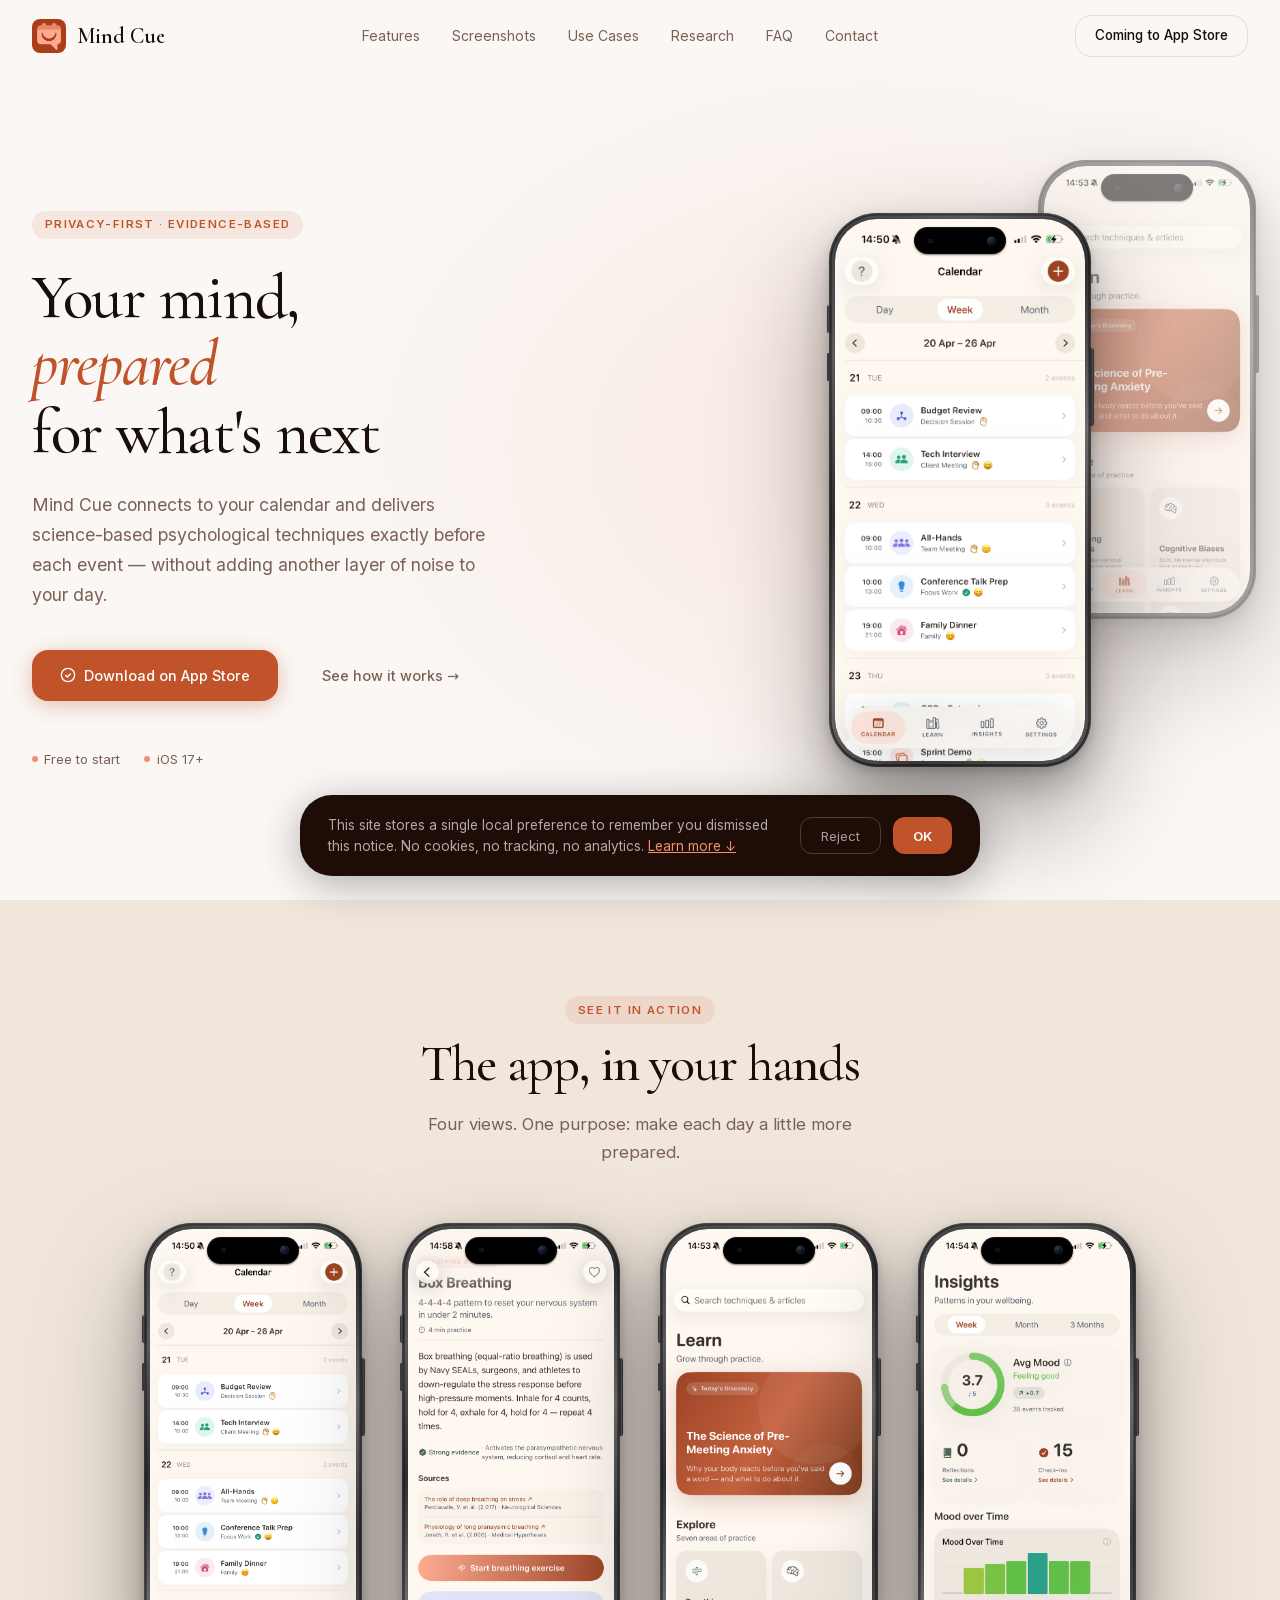
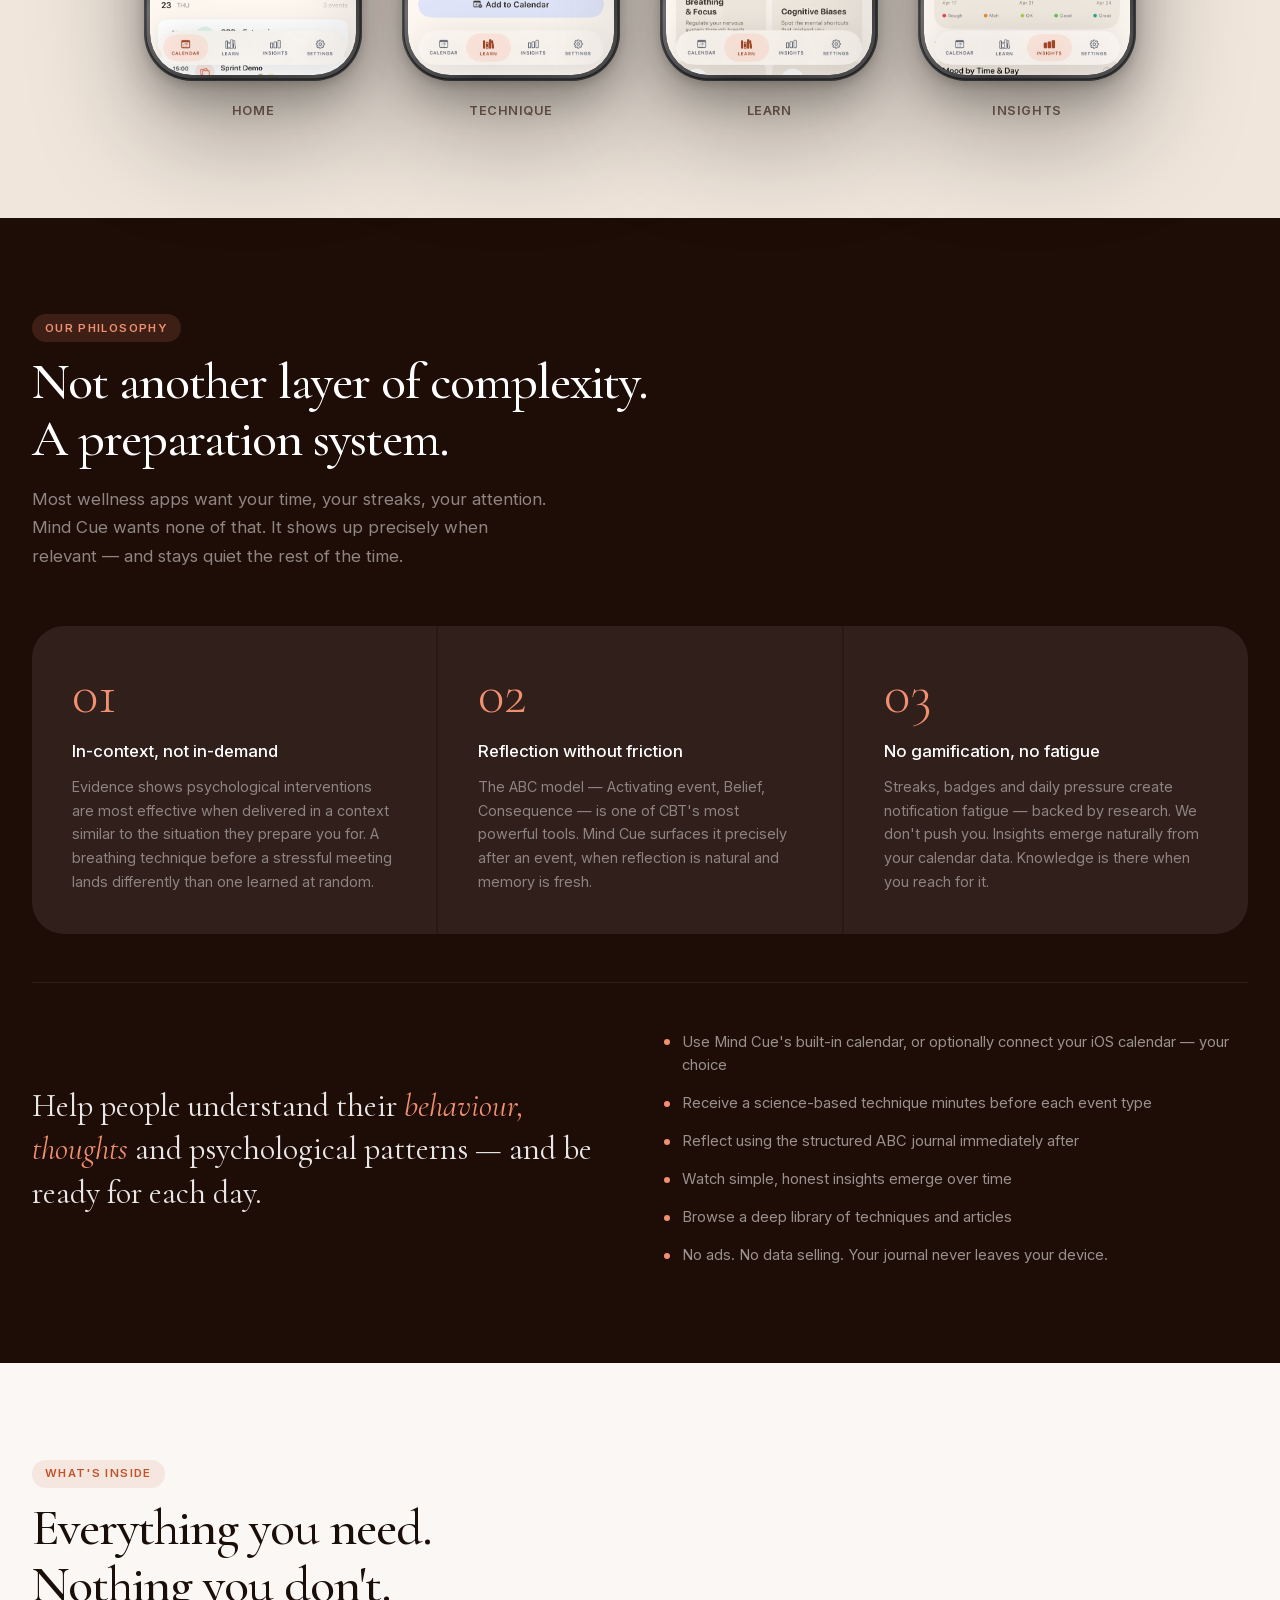
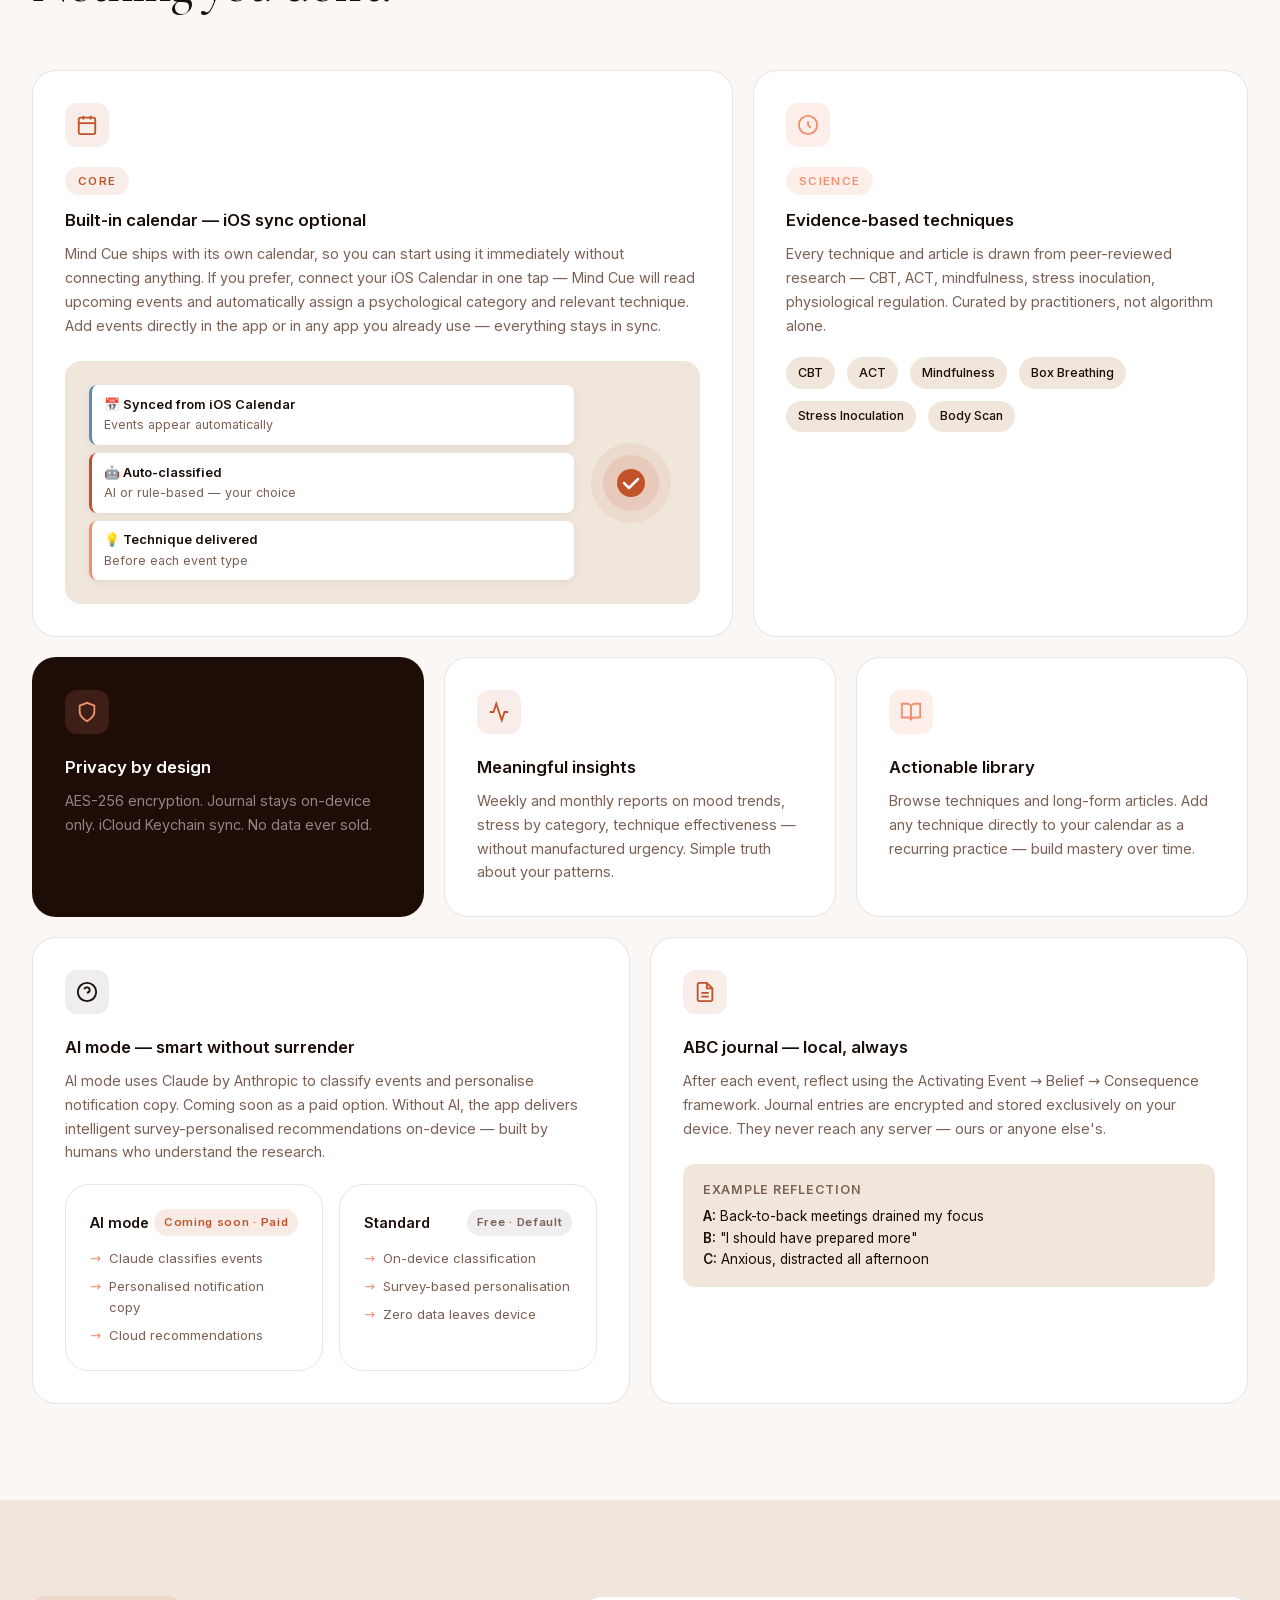
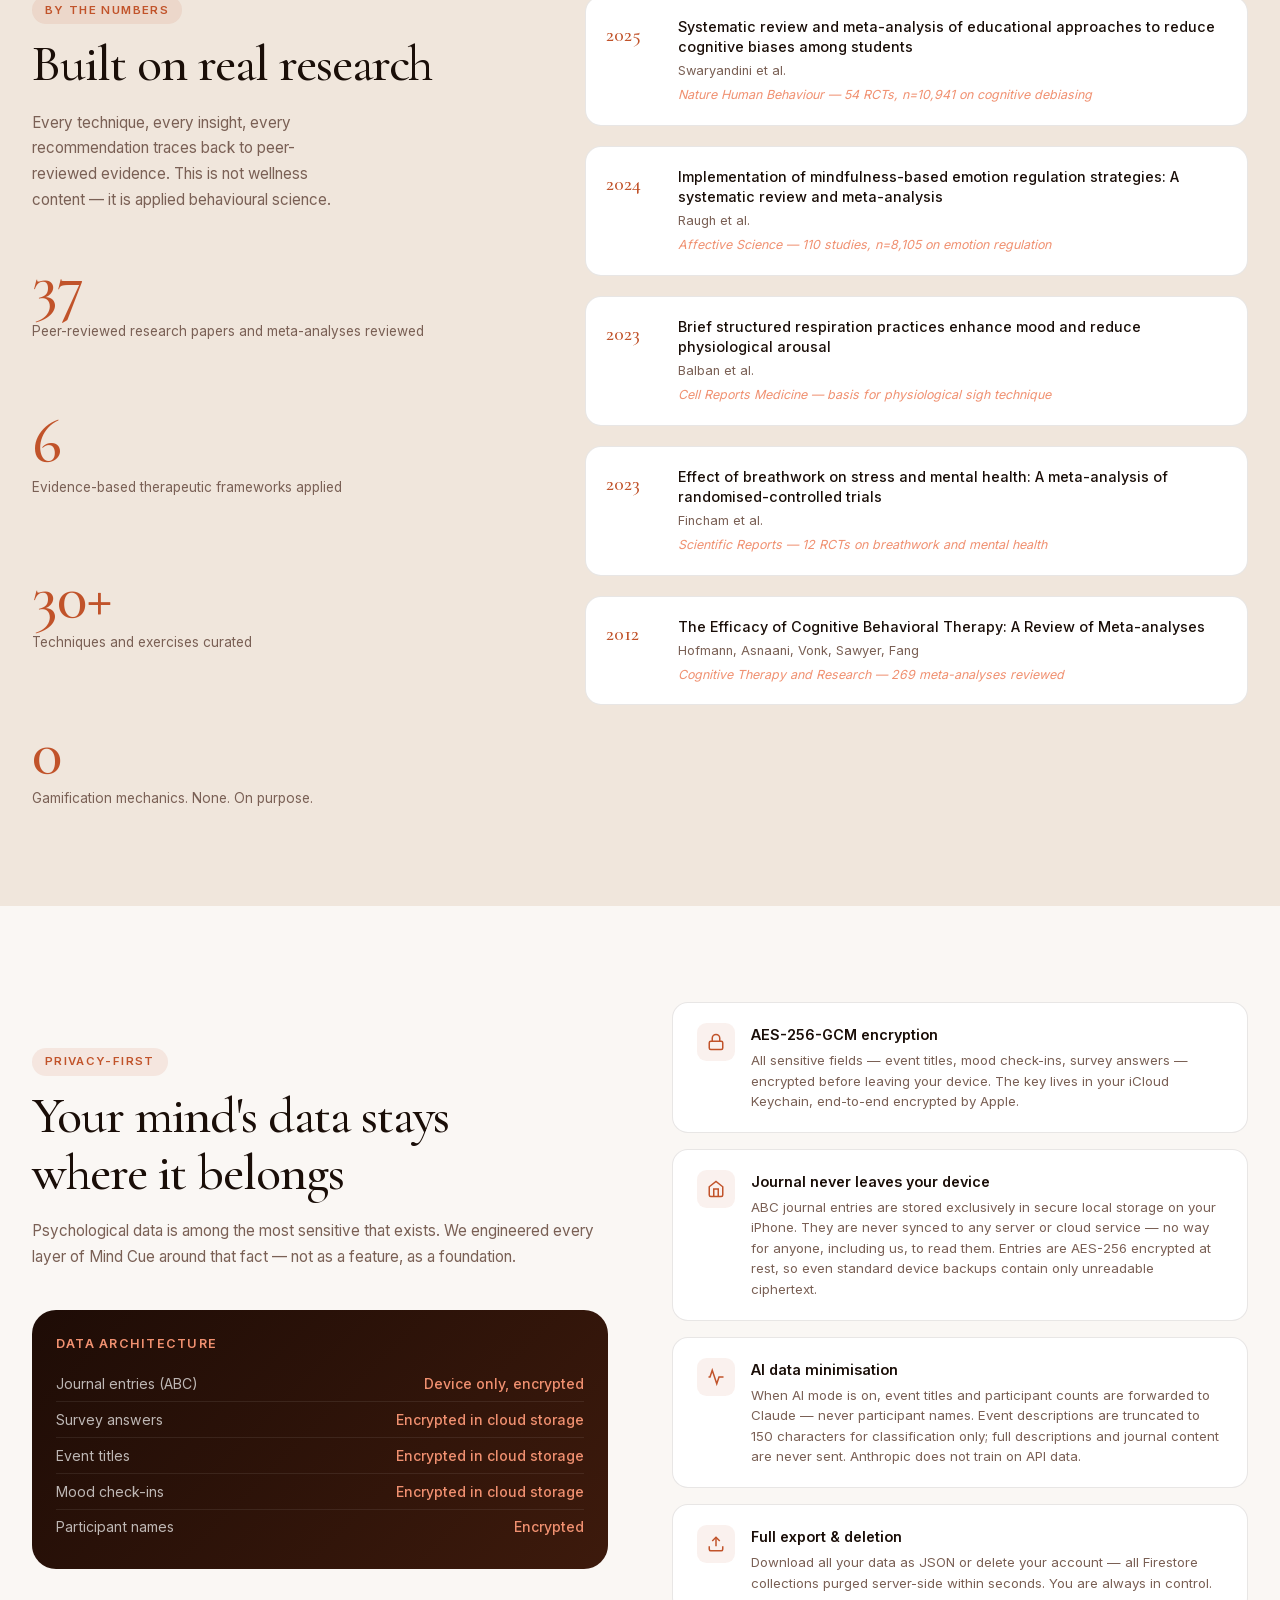
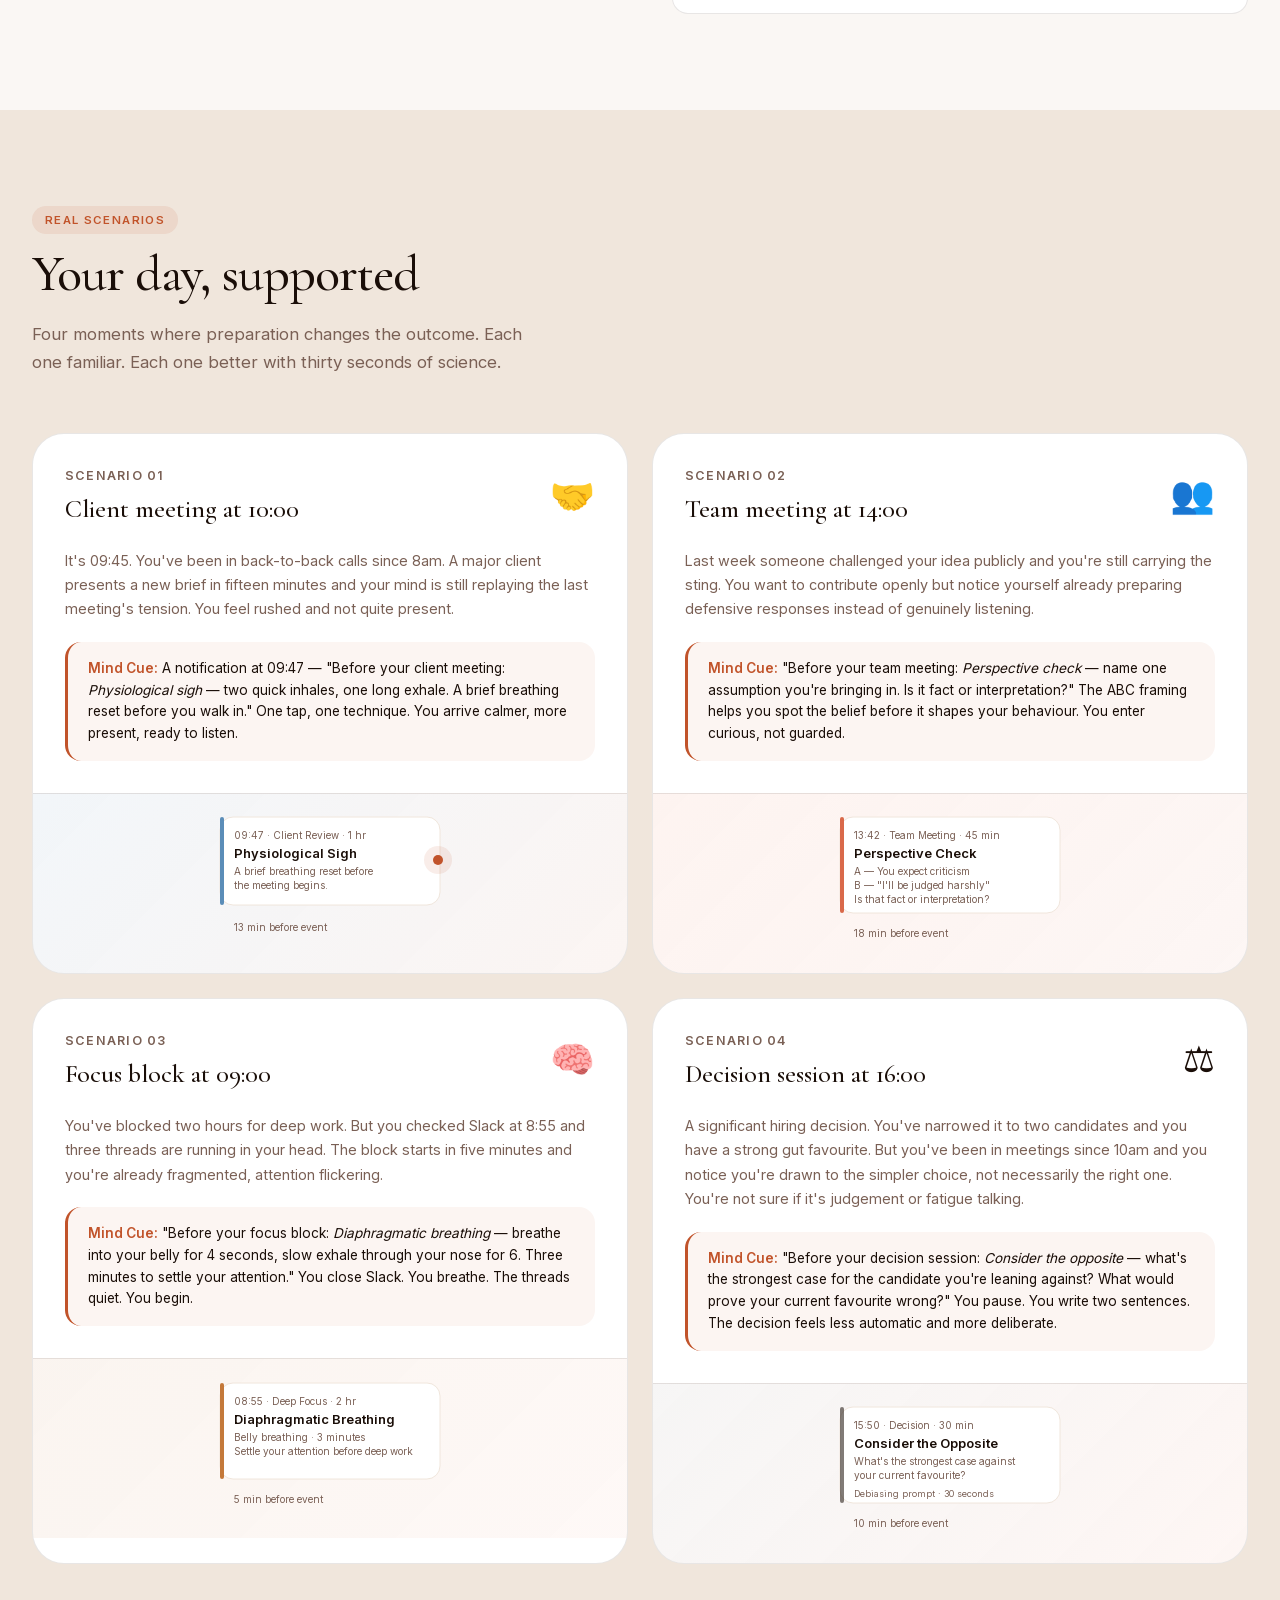
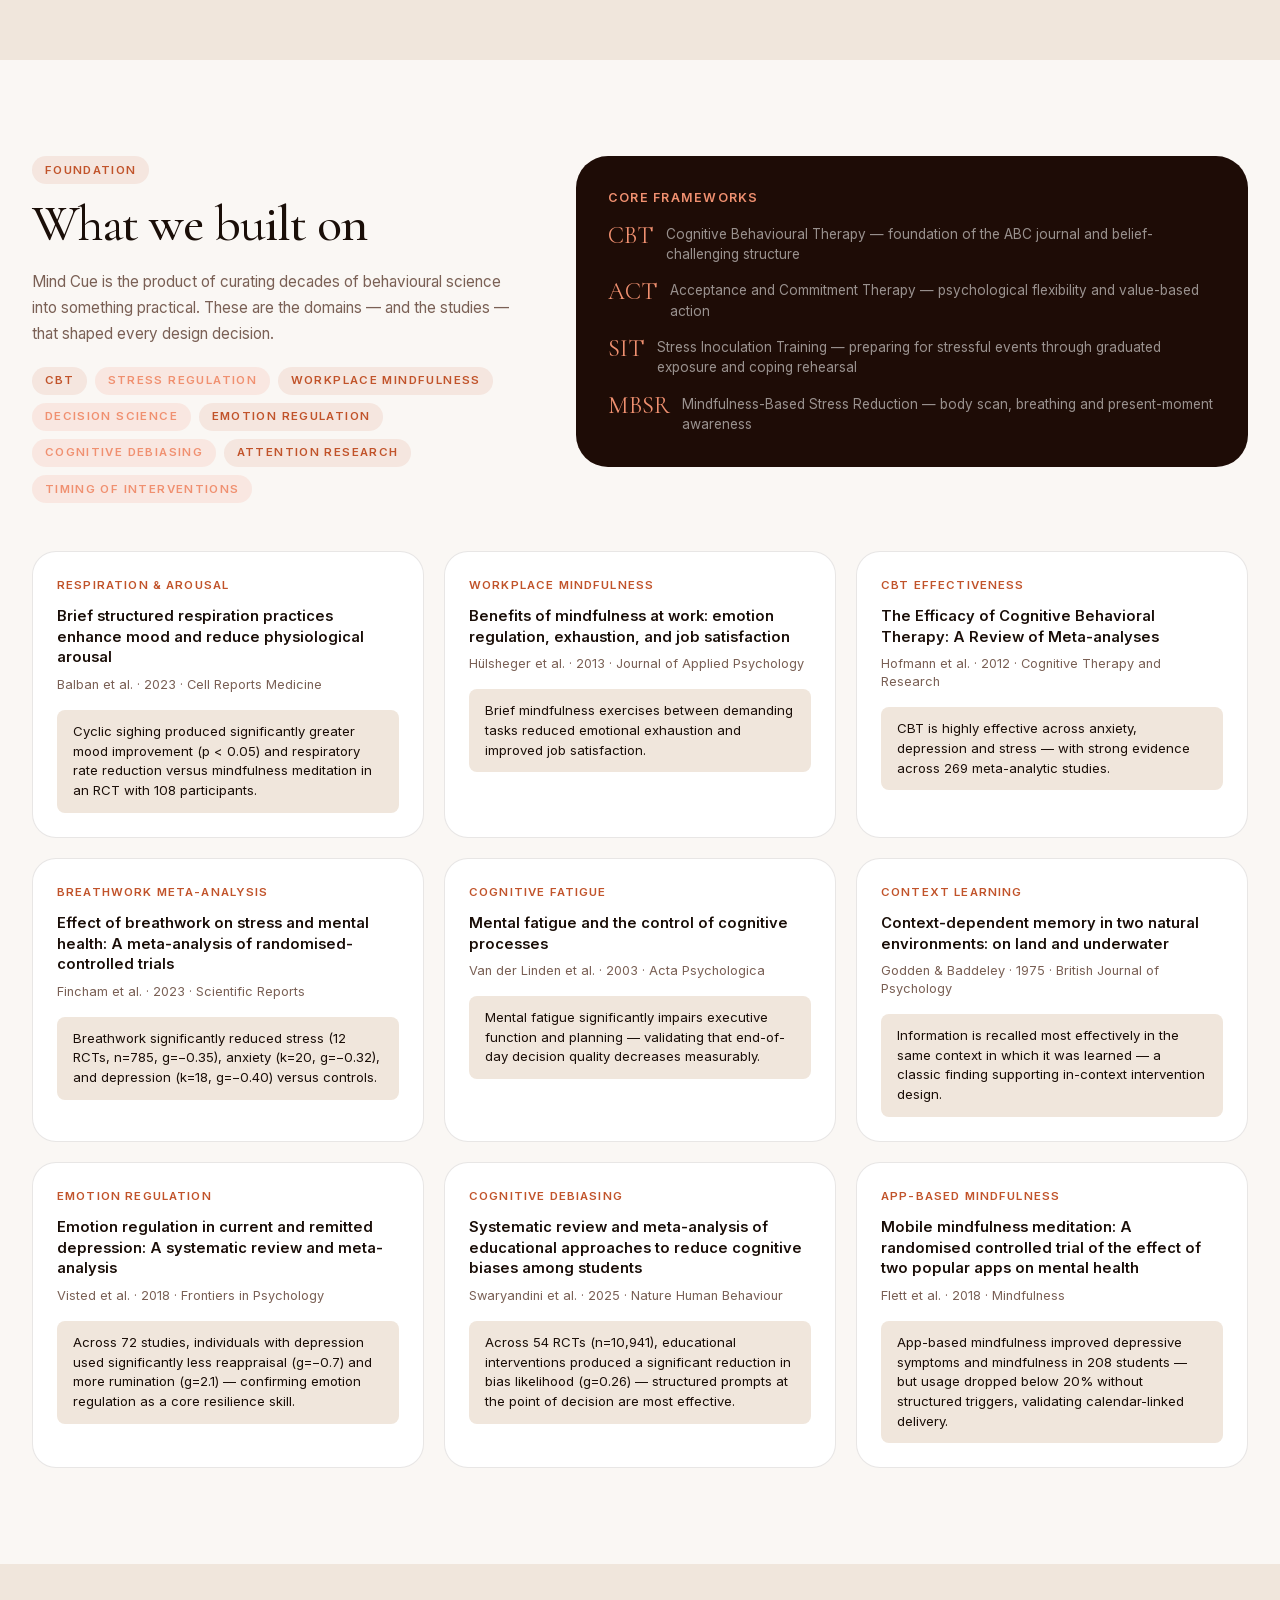
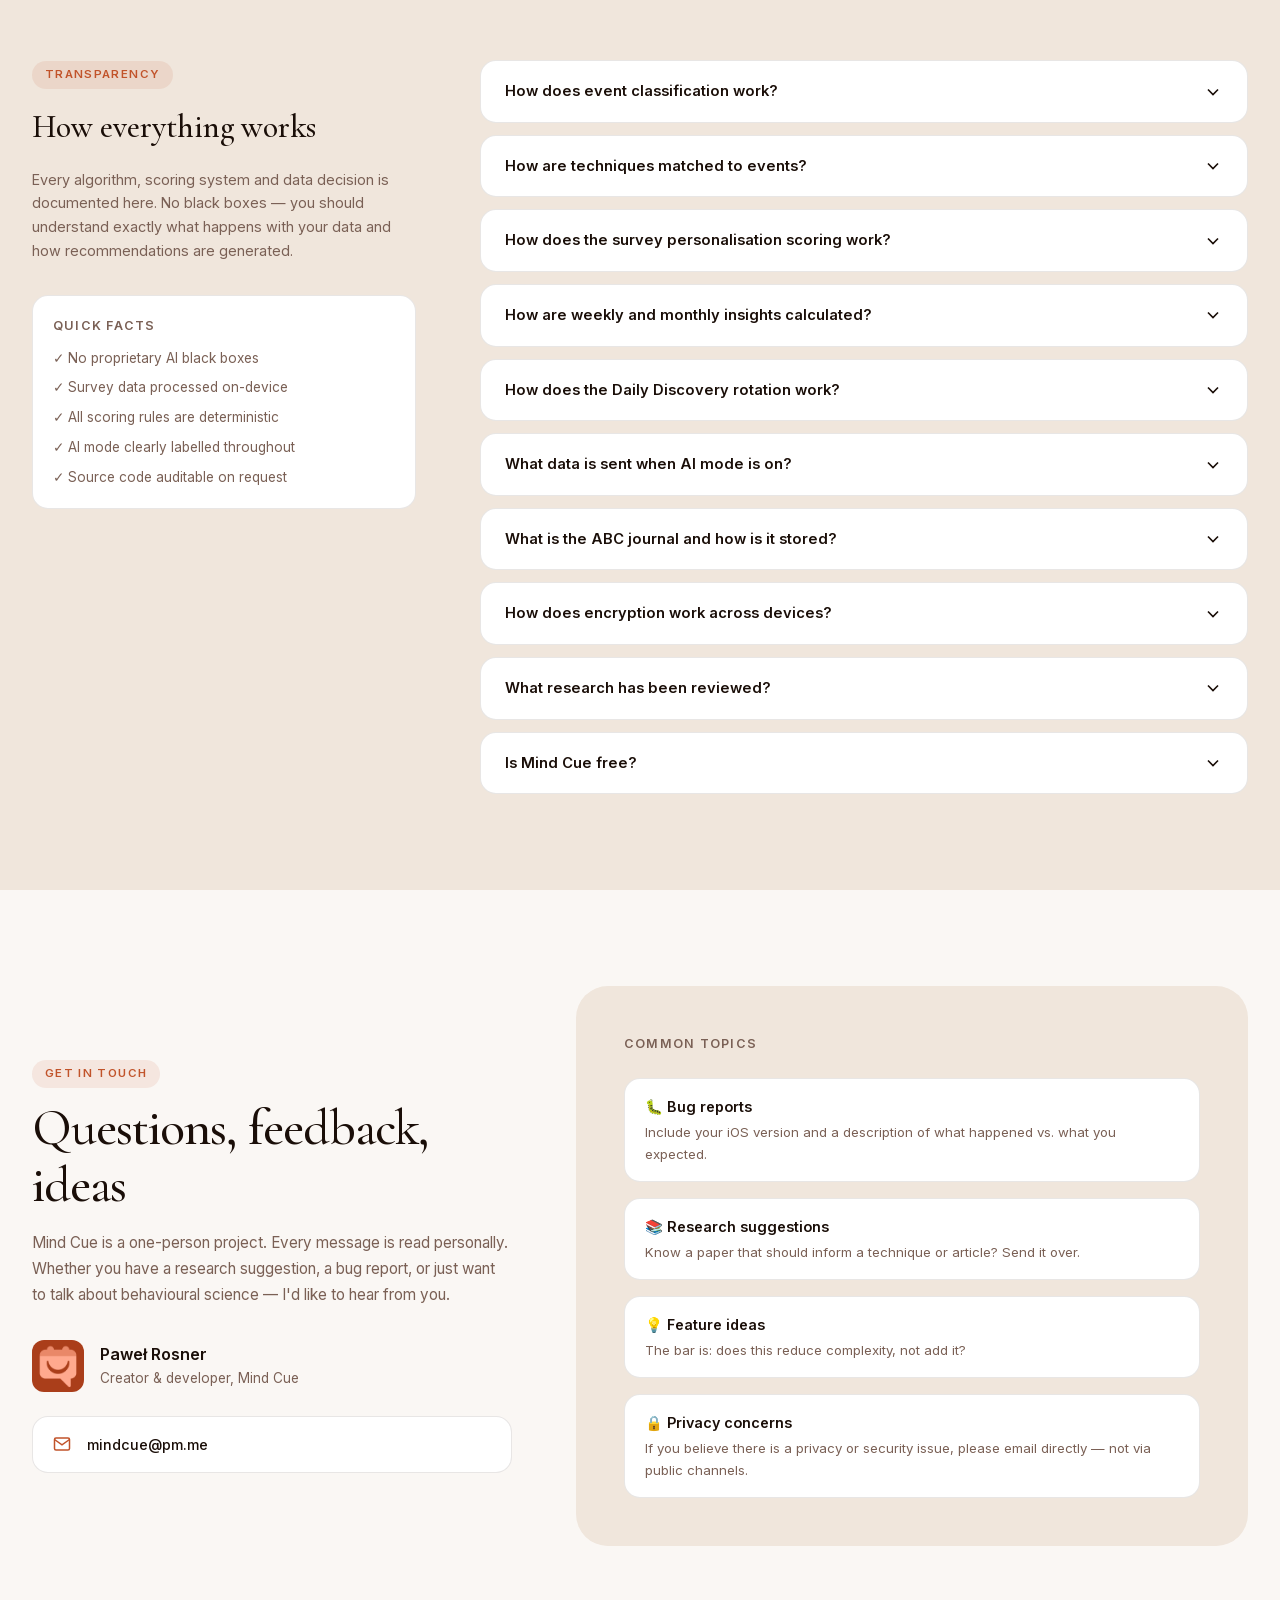
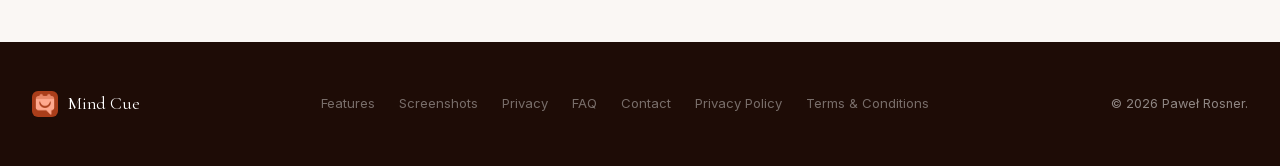
==== index.html @ a3802e34 "Survey answers: 'Encrypted in cloud storage'" ====
<!DOCTYPE html>
<html lang="en">
<head>
  <meta charset="UTF-8">
  <meta name="viewport" content="width=device-width, initial-scale=1.0">
  <title>Mind Cue — Prepare your mind for what's next</title>
  <meta name="description" content="Mind Cue connects to your calendar and delivers science-based psychological techniques exactly when you need them. Private, evidence-based.">
  <link rel="stylesheet" href="fonts/fonts.css">
  <style>
    /* ─── Design tokens — extracted from app icon ─────────────────── */
    :root {
      /* Brand terracotta palette */
      --brand:      #C1532A;   /* icon background — main brand */
      --brand-md:   #D9694A;   /* mid terracotta */
      --brand-lt:   #F09070;   /* salmon — icon shape colour */
      --brand-dk:   #8B3518;   /* dark terracotta */
      --brand-pale: #FAEAE4;   /* very light blush */

      /* Neutrals */
      --dark:   #1E0C06;       /* near-black warm brown — dark sections */
      --cream:  #FAF7F4;       /* warm off-white */
      --sand:   #F0E6DC;       /* warm sand */
      --text:   #1A0E08;       /* body text */
      --muted:  #7A6055;       /* secondary text */
      --white:  #FFFFFF;
      --border: rgba(30,12,6,.10);

      --font-serif: 'Cormorant Garamond', Georgia, serif;
      --font-sans:  'Inter', system-ui, sans-serif;
      --r-sm: .5rem; --r-md: 1rem; --r-lg: 1.5rem; --r-xl: 2rem;
      --ease: cubic-bezier(.22,.68,0,1.2);
    }

    /* ─── Reset ────────────────────────────────────────────────────── */
    *, *::before, *::after { box-sizing: border-box; margin: 0; padding: 0; }
    html { scroll-behavior: smooth; }
    body {
      background: var(--cream);
      color: var(--text);
      font-family: var(--font-sans);
      font-size: 1rem;
      line-height: 1.6;
      -webkit-font-smoothing: antialiased;
      overflow-x: hidden;
    }
    img, svg { display: block; max-width: 100%; }
    a { color: inherit; text-decoration: none; }
    button { cursor: pointer; font-family: inherit; border: none; background: none; }

    /* ─── Utilities ─────────────────────────────────────────────────── */
    .container { width: 100%; max-width: 1280px; margin: 0 auto; padding: 0 2rem; }

    .tag {
      display: inline-block;
      font-size: .72rem; font-weight: 600; letter-spacing: .12em; text-transform: uppercase;
      color: var(--brand); background: rgba(193,83,42,.10);
      padding: .3rem .8rem; border-radius: 2rem;
    }
    .tag--lt  { color: var(--brand-lt); background: rgba(240,144,112,.15); }
    .tag--pale { color: var(--brand-dk); background: rgba(139,53,24,.12); }

    .btn {
      display: inline-flex; align-items: center; gap: .5rem;
      padding: .875rem 1.75rem; border-radius: var(--r-md);
      font-size: .9rem; font-weight: 500;
      transition: transform .2s var(--ease), box-shadow .2s;
    }
    .btn-primary {
      background: var(--brand); color: var(--white);
      box-shadow: 0 4px 20px rgba(193,83,42,.35);
    }
    .btn-primary:hover { transform: translateY(-2px); box-shadow: 0 8px 28px rgba(193,83,42,.48); }
    .btn-outline { border: 1.5px solid var(--border); color: var(--text); }
    .btn-outline:hover { border-color: var(--brand); color: var(--brand); }
    .btn-ghost { color: var(--muted); }
    .btn-ghost:hover { color: var(--text); }

    /* ─── Nav ──────────────────────────────────────────────────────── */
    .nav {
      position: fixed; top: 0; left: 0; right: 0; z-index: 100;
      transition: background .3s, backdrop-filter .3s, box-shadow .3s;
    }
    .nav.scrolled {
      background: rgba(250,247,244,.90);
      backdrop-filter: blur(18px); -webkit-backdrop-filter: blur(18px);
      box-shadow: 0 1px 0 var(--border);
    }
    .nav__inner {
      display: flex; align-items: center; justify-content: space-between;
      height: 4.5rem;
    }
    .nav__logo {
      display: flex; align-items: center; gap: .7rem;
      font-family: var(--font-serif); font-size: 1.35rem; font-weight: 600;
    }
    .nav__logo img {
      width: 34px; height: 34px; border-radius: 8px;
      object-fit: cover;
    }
    .nav__links { display: flex; align-items: center; gap: 2rem; list-style: none; }
    .nav__links a { font-size: .88rem; color: var(--muted); transition: color .2s; }
    .nav__links a:hover { color: var(--text); }
    .nav__cta { display: flex; align-items: center; gap: .75rem; }
    .nav__hamburger {
      display: none; flex-direction: column; gap: 5px; padding: .5rem;
      background: none; border: 0; cursor: pointer;
      position: relative; z-index: 110;
    }
    .nav__hamburger span { display: block; width: 22px; height: 2px; background: var(--text); border-radius: 2px; transition: transform .3s var(--ease), opacity .2s; }
    .nav__hamburger.open span:nth-child(1) { transform: translateY(7px) rotate(45deg); }
    .nav__hamburger.open span:nth-child(2) { opacity: 0; }
    .nav__hamburger.open span:nth-child(3) { transform: translateY(-7px) rotate(-45deg); }

    .nav__mobile {
      display: none;
      position: fixed; inset: 0; z-index: 100;
      background: var(--cream);
      padding: 5.5rem 2rem 2rem;
      flex-direction: column; gap: .25rem;
      overflow-y: auto;
    }
    .nav__mobile.open { display: flex; }
    .nav__mobile a {
      font-family: var(--font-serif); font-size: 1.75rem; font-weight: 500;
      color: var(--text); padding: 1rem 0;
      border-bottom: 1px solid var(--border);
    }
    .nav__mobile .btn {
      margin-top: 1.5rem; align-self: flex-start;
      font-family: inherit; font-size: .95rem; font-weight: 500;
    }

    @media(max-width:768px){
      .nav__links, .nav__cta { display: none; }
      .nav__hamburger { display: flex; }
    }

    /* ─── Hero ─────────────────────────────────────────────────────── */
    .hero {
      min-height: 100svh;
      display: grid; grid-template-columns: 1fr 1fr;
      align-items: center; padding-top: 5rem; overflow: hidden; position: relative;
    }
    .hero::before {
      content: '';
      position: absolute; inset: 0;
      background: radial-gradient(ellipse 65% 70% at 68% 50%, rgba(240,144,112,.14) 0%, transparent 68%);
      pointer-events: none;
    }
    .hero__text {
      padding: 4rem 2rem 4rem max(2rem, calc((100vw - 1280px)/2 + 2rem));
    }
    .hero__eyebrow { margin-bottom: 1.5rem; }
    .hero__headline {
      font-family: var(--font-serif);
      font-size: clamp(3rem, 5vw, 5.5rem);
      font-weight: 500; line-height: 1.06; letter-spacing: -.02em;
      margin-bottom: 1.5rem;
    }
    .hero__headline em { font-style: italic; color: var(--brand); }
    .hero__sub {
      font-size: 1.1rem; color: var(--muted); line-height: 1.7;
      max-width: 42ch; margin-bottom: 2.5rem;
    }
    .hero__actions { display: flex; align-items: center; gap: 1rem; flex-wrap: wrap; }
    .hero__badge {
      margin-top: 3rem; display: flex; align-items: center; gap: 1.5rem;
      font-size: .82rem; color: var(--muted);
    }
    .hero__badge-item { display: flex; align-items: center; gap: .4rem; }
    .hero__badge-dot { width: 6px; height: 6px; border-radius: 50%; background: var(--brand-lt); }

    .hero__visual {
      position: relative; display: flex; align-items: center; justify-content: center;
      height: 100%; padding: 2rem;
    }
    @keyframes float  { 0%,100%{transform:translateY(0)}     50%{transform:translateY(-14px)} }
    @keyframes floatB { 0%,100%{transform:rotate(6deg) translateY(0)} 50%{transform:rotate(6deg) translateY(-10px)} }

    /* ─── Phone frame component (iPhone 15 Pro — natural titanium) ──── */
    .phone {
      position: relative; flex-shrink: 0;
      background:
        linear-gradient(135deg, #3a3a3c 0%, #5a5a5c 18%, #2e2e30 38%, #6d6d6f 58%, #3a3a3c 78%, #555557 100%);
      border-radius: 48px; padding: 6px;
      box-shadow:
        inset 0 0 0 1.5px rgba(255,255,255,.12),
        inset 0 0 0 2.5px rgba(0,0,0,.55),
        inset 0 2px 3px rgba(255,255,255,.18),
        inset 0 -2px 3px rgba(0,0,0,.35),
        0 50px 110px rgba(10,6,4,.35),
        0 18px 36px rgba(10,6,4,.22),
        0 4px 10px rgba(10,6,4,.15);
    }
    /* power (wake) button — right side */
    .phone::before {
      content: '';
      position: absolute; right: -2.5px; top: 135px;
      width: 3px; height: 78px;
      background: linear-gradient(90deg, #2a2a2c 0%, #4a4a4c 50%, #2a2a2c 100%);
      border-radius: 0 2px 2px 0;
      box-shadow: inset 0 1px 0 rgba(255,255,255,.15), -1px 0 2px rgba(0,0,0,.4);
    }
    /* left-side buttons: action button + volume up + volume down */
    .phone::after {
      content: '';
      position: absolute; left: -2.5px;
      top: 92px; width: 3px; height: 28px;
      background: linear-gradient(90deg, #2a2a2c 0%, #4a4a4c 50%, #2a2a2c 100%);
      border-radius: 2px 0 0 2px;
      box-shadow:
        inset 0 1px 0 rgba(255,255,255,.15),
        1px 0 2px rgba(0,0,0,.4),
        0 48px 0 -0px #3a3a3c,
        0 48px 0 0px #3a3a3c;
    }
    .phone--lg { width: 262px; }
    .phone--sm { width: 218px; }

    /* volume buttons rendered as additional children via box-shadow trick */
    .phone__notch {
      /* Dynamic Island — floating black pill */
      position: absolute; top: 14px; left: 50%; transform: translateX(-50%);
      width: 32%; min-width: 92px; max-width: 118px; height: 27px;
      background: #000;
      border-radius: 18px; z-index: 10;
      box-shadow:
        inset 0 0 0 1px rgba(255,255,255,.04),
        inset 0 1px 2px rgba(255,255,255,.06),
        0 1px 2px rgba(0,0,0,.5);
    }
    /* camera + sensor inside Dynamic Island */
    .phone__notch::before {
      content: '';
      position: absolute; top: 50%; right: 10px; transform: translateY(-50%);
      width: 9px; height: 9px; border-radius: 50%;
      background: radial-gradient(circle at 35% 30%, #2b3850 0%, #0a0f1c 55%, #000 100%);
      box-shadow: inset 0 0 0 1px rgba(255,255,255,.08);
    }
    .phone__notch::after {
      content: '';
      position: absolute; top: 50%; left: 14px; transform: translateY(-50%);
      width: 5px; height: 5px; border-radius: 50%;
      background: #0d0d0f;
      box-shadow: inset 0 0 0 1px rgba(255,255,255,.05);
    }
    .phone__screen {
      border-radius: 42px; overflow: hidden;
      position: relative; background: #0a0a0a;
      aspect-ratio: 393/852;
      box-shadow: inset 0 0 0 2px #000;
    }
    /* glass reflection overlay */
    .phone__screen::after {
      content: '';
      position: absolute; inset: 0;
      border-radius: inherit;
      background:
        linear-gradient(115deg, rgba(255,255,255,.12) 0%, rgba(255,255,255,0) 22%, rgba(255,255,255,0) 70%, rgba(255,255,255,.06) 100%);
      pointer-events: none; z-index: 5;
      mix-blend-mode: overlay;
    }
    .phone__img {
      position: absolute; inset: 0;
      width: 100%; height: 100%;
      object-fit: cover; object-position: top;
    }
    .phone__img.hidden { display: none; }
    .phone__ph {
      position: absolute; inset: 0;
      display: flex; flex-direction: column;
      align-items: center; justify-content: center; gap: .65rem;
      background: linear-gradient(155deg, var(--sand), var(--brand-pale));
      text-align: center;
    }
    .phone__ph-logo   { width: 42px; height: 42px; border-radius: 11px; opacity: .55; }
    .phone__ph-label  { font-size: .68rem; font-family: 'Courier New', monospace; color: var(--brand); background: rgba(193,83,42,.1); padding: .2rem .55rem; border-radius: .3rem; }
    .phone__ph-hint   { font-size: .7rem; color: var(--muted); }

    /* hero phone positions */
    .hero__phone-front {
      position: relative; z-index: 2;
      animation: float 6s ease-in-out infinite;
    }
    .hero__phone-back {
      position: absolute; right: 1.5rem; top: 5rem;
      opacity: .5; z-index: 1;
      animation: floatB 6s ease-in-out infinite .8s;
    }

    /* ─── Screenshots gallery ────────────────────────────────────────── */
    .screens-gallery {
      display: flex; justify-content: center; align-items: flex-start;
      gap: 2.5rem; flex-wrap: wrap;
      margin-top: 3.5rem;
    }
    .screen-item { display: flex; flex-direction: column; align-items: center; gap: 1.25rem; }
    .screen-item .phone { transition: transform .3s var(--ease), box-shadow .3s; }
    .screen-item:hover .phone { transform: translateY(-6px) scale(1.02); box-shadow: inset 0 0 0 1px rgba(255,255,255,.4), 0 55px 110px rgba(30,12,6,.28); }
    .screen-label {
      font-size: .8rem; font-weight: 600; color: var(--muted);
      letter-spacing: .04em; text-transform: uppercase;
    }

    /* ─── Sections ──────────────────────────────────────────────────── */
    .section { padding: 6rem 0; }
    .section--dark { background: var(--dark); color: var(--white); }
    .section--sand { background: var(--sand); }

    .section__header { margin-bottom: 3.5rem; }
    .section__title {
      font-family: var(--font-serif);
      font-size: clamp(2.25rem, 4vw, 3.75rem);
      font-weight: 500; line-height: 1.12; letter-spacing: -.02em;
      margin-top: .75rem;
    }
    .section__sub {
      font-size: 1.05rem; color: var(--muted); max-width: 52ch;
      margin-top: 1rem; line-height: 1.7;
    }
    .section--dark .section__sub { color: rgba(255,255,255,.5); }

    /* ─── Purpose dark section ──────────────────────────────────────── */
    .purpose-grid {
      display: grid; grid-template-columns: 1fr 1fr 1fr; gap: 2px;
      background: rgba(255,255,255,.05); border-radius: var(--r-xl); overflow: hidden;
      margin-top: 3rem;
    }
    .purpose-card {
      padding: 2.5rem;
      background: rgba(255,255,255,.03);
      transition: background .2s;
    }
    .purpose-card:hover { background: rgba(255,255,255,.06); }
    .purpose-card__num {
      font-family: var(--font-serif); font-size: 3.5rem; font-weight: 300;
      color: var(--brand-lt); line-height: 1; margin-bottom: 1rem;
    }
    .purpose-card__title { font-weight: 500; font-size: 1.05rem; margin-bottom: .6rem; }
    .purpose-card__text { font-size: .9rem; color: rgba(255,255,255,.45); line-height: 1.65; }

    .purpose-statement {
      border-top: 1px solid rgba(255,255,255,.07);
      margin-top: 3rem; padding-top: 3rem;
      display: grid; grid-template-columns: 1fr 1fr; gap: 3rem; align-items: center;
    }
    .purpose-statement__quote {
      font-family: var(--font-serif);
      font-size: clamp(1.5rem, 2.5vw, 2.25rem);
      font-weight: 400; line-height: 1.35; color: rgba(255,255,255,.9);
    }
    .purpose-statement__quote em { color: var(--brand-lt); font-style: italic; }
    .purpose-statement__list { list-style: none; display: flex; flex-direction: column; gap: .9rem; }
    .purpose-statement__list li {
      display: flex; align-items: flex-start; gap: .75rem;
      font-size: .92rem; color: rgba(255,255,255,.55);
    }
    .purpose-statement__list li::before {
      content: ''; display: block; width: 6px; height: 6px; border-radius: 50%;
      background: var(--brand-lt); margin-top: .55rem; flex-shrink: 0;
    }

    /* ─── Features ──────────────────────────────────────────────────── */
    .features-grid {
      display: grid; grid-template-columns: repeat(12,1fr); gap: 1.25rem;
    }
    .feat {
      padding: 2rem; border-radius: var(--r-lg);
      border: 1px solid var(--border); background: var(--white);
      transition: box-shadow .25s, transform .25s var(--ease);
    }
    .feat:hover { box-shadow: 0 12px 40px rgba(30,12,6,.08); transform: translateY(-3px); }
    .feat--wide  { grid-column: span 7; }
    .feat--med   { grid-column: span 5; }
    .feat--third { grid-column: span 4; }
    .feat--half  { grid-column: span 6; }

    .feat__icon {
      width: 44px; height: 44px; border-radius: .75rem;
      display: flex; align-items: center; justify-content: center;
      margin-bottom: 1.25rem;
      background: rgba(193,83,42,.10);
    }
    .feat__icon--pale  { background: rgba(240,144,112,.15); }
    .feat__icon--slate { background: rgba(30,12,6,.07); }
    .feat__title { font-weight: 600; font-size: 1.05rem; margin-bottom: .5rem; }
    .feat__text  { font-size: .9rem; color: var(--muted); line-height: 1.65; }
    .feat__visual { margin-top: 1.5rem; border-radius: var(--r-md); overflow: hidden; }

    /* ─── Science ───────────────────────────────────────────────────── */
    .science-layout { display: grid; grid-template-columns: 5fr 7fr; gap: 5rem; align-items: start; }
    .science-stats  { display: flex; flex-direction: column; gap: 2rem; }
    .science-stat__num {
      font-family: var(--font-serif); font-size: 4rem; font-weight: 500;
      color: var(--brand); line-height: 1;
    }
    .science-stat__label { font-size: .85rem; color: var(--muted); margin-top: .25rem; }
    .science-divider { width: 40px; height: 2px; background: var(--sand); }

    .articles-list  { display: flex; flex-direction: column; gap: 1.25rem; }
    .article-item {
      display: grid; grid-template-columns: auto 1fr; gap: 1rem; align-items: start;
      padding: 1.25rem; border: 1px solid var(--border);
      border-radius: var(--r-md); background: var(--white);
      transition: border-color .2s;
    }
    .article-item:hover { border-color: var(--brand-lt); }
    .article-item__year {
      font-family: var(--font-serif); font-size: 1.25rem; font-weight: 500;
      color: var(--brand); min-width: 3.5rem; padding-top: .1rem;
    }
    .article-item__title  { font-weight: 500; font-size: .9rem; line-height: 1.4; margin-bottom: .25rem; }
    .article-item__authors { font-size: .8rem; color: var(--muted); }
    .article-item__journal { font-size: .78rem; color: var(--brand-lt); margin-top: .2rem; font-style: italic; }

    /* ─── Privacy ───────────────────────────────────────────────────── */
    .privacy-layout { display: grid; grid-template-columns: 1fr 1fr; gap: 4rem; align-items: center; }
    .privacy-cards  { display: flex; flex-direction: column; gap: 1rem; }
    .privacy-card {
      display: flex; gap: 1rem; align-items: flex-start;
      padding: 1.25rem 1.5rem; border-radius: var(--r-md);
      background: var(--white); border: 1px solid var(--border);
    }
    .privacy-card__icon {
      width: 38px; height: 38px; flex-shrink: 0; border-radius: .6rem;
      background: rgba(193,83,42,.08);
      display: flex; align-items: center; justify-content: center;
    }
    .privacy-card__title { font-weight: 600; font-size: .9rem; margin-bottom: .25rem; }
    .privacy-card__text  { font-size: .83rem; color: var(--muted); line-height: 1.55; }

    .mode-cards-grid {
      display: grid; grid-template-columns: 1fr 1fr; gap: 1rem; margin-top: 1.25rem;
    }
    @media(max-width:640px){
      .mode-cards-grid { grid-template-columns: 1fr; }
    }
    .mode-card {
      padding: 1.5rem; border-radius: var(--r-lg); border: 1.5px solid var(--border);
      transition: border-color .2s, box-shadow .2s;
    }
    .mode-card:hover { border-color: var(--brand); box-shadow: 0 4px 20px rgba(193,83,42,.1); }
    .mode-card__header { display: flex; align-items: center; justify-content: space-between; margin-bottom: .75rem; }
    .mode-card__name   { font-weight: 600; font-size: .9rem; }
    .mode-card__badge  { font-size: .72rem; font-weight: 600; letter-spacing: .06em; padding: .25rem .6rem; border-radius: 2rem; }
    .mode-card__badge--on  { background: rgba(193,83,42,.12); color: var(--brand); }
    .mode-card__badge--off { background: rgba(30,12,6,.07); color: var(--muted); }
    .mode-card__list { list-style: none; font-size: .82rem; color: var(--muted); display: flex; flex-direction: column; gap: .45rem; }
    .mode-card__list li { display: flex; align-items: flex-start; gap: .5rem; }
    .mode-card__list li::before { content: '→'; color: var(--brand-lt); flex-shrink: 0; }

    /* ─── Use Cases ─────────────────────────────────────────────────── */
    .usecases-grid { display: grid; grid-template-columns: 1fr 1fr; gap: 1.5rem; margin-top: 3rem; }
    .usecase-card { border-radius: var(--r-xl); overflow: hidden; border: 1px solid var(--border); background: var(--white); }
    .usecase-card__header {
      padding: 2rem 2rem 1.5rem;
      display: flex; align-items: flex-start; justify-content: space-between;
    }
    .usecase-card__scenario {
      font-size: .78rem; font-weight: 600; letter-spacing: .1em; text-transform: uppercase;
      color: var(--muted); margin-bottom: .5rem;
    }
    .usecase-card__title {
      font-family: var(--font-serif); font-size: 1.6rem; font-weight: 500; line-height: 1.2;
    }
    .usecase-card__emoji { font-size: 2.25rem; flex-shrink: 0; }
    .usecase-card__body  { padding: 0 2rem 2rem; }
    .usecase-card__narrative { font-size: .9rem; color: var(--muted); line-height: 1.7; margin-bottom: 1.25rem; }
    .usecase-card__solution {
      padding: 1rem 1.25rem; background: rgba(193,83,42,.06);
      border-radius: var(--r-md); border-left: 3px solid var(--brand);
      font-size: .85rem; color: var(--text); line-height: 1.6;
    }
    .usecase-card__solution strong { color: var(--brand); }
    .usecase-card__visual { height: 180px; overflow: hidden; border-top: 1px solid var(--border); }

    /* ─── Studies ───────────────────────────────────────────────────── */
    .research-intro { display: grid; grid-template-columns: 5fr 7fr; gap: 4rem; align-items: start; margin-bottom: 3rem; }
    .studies-grid   { display: grid; grid-template-columns: repeat(3,1fr); gap: 1.25rem; }
    .study-card { padding: 1.5rem; border-radius: var(--r-lg); border: 1px solid var(--border); background: var(--white); }
    .study-card__domain {
      font-size: .72rem; font-weight: 600; letter-spacing: .1em; text-transform: uppercase;
      color: var(--brand); margin-bottom: .75rem;
    }
    .study-card__title  { font-weight: 600; font-size: .92rem; line-height: 1.4; margin-bottom: .5rem; }
    .study-card__meta   { font-size: .8rem; color: var(--muted); line-height: 1.4; }
    .study-card__finding {
      margin-top: 1rem; padding: .75rem 1rem; background: var(--sand);
      border-radius: .5rem; font-size: .82rem; line-height: 1.5; color: var(--text);
    }

    /* ─── FAQ ───────────────────────────────────────────────────────── */
    .faq-layout { display: grid; grid-template-columns: 4fr 8fr; gap: 4rem; }
    .faq-sidebar__sticky { position: sticky; top: 6rem; }
    .faq-sidebar__title { font-family: var(--font-serif); font-size: 2rem; font-weight: 500; margin-bottom: 1rem; }
    .faq-sidebar__text  { font-size: .9rem; color: var(--muted); line-height: 1.65; }

    .accordion { display: flex; flex-direction: column; gap: .75rem; }
    .accordion-item { border: 1px solid var(--border); border-radius: var(--r-md); overflow: hidden; background: var(--white); }
    .accordion-item.open { box-shadow: 0 4px 20px rgba(30,12,6,.06); }
    .accordion-trigger {
      width: 100%; display: flex; align-items: center; justify-content: space-between;
      padding: 1.25rem 1.5rem; gap: 1rem; text-align: left; background: none;
      color: var(--text); font: inherit; border: 0; cursor: pointer;
      -webkit-appearance: none; appearance: none;
    }
    .accordion-trigger:hover { background: rgba(193,83,42,.03); }
    .accordion-q       { font-weight: 600; font-size: .92rem; line-height: 1.4; }
    .accordion-chevron { flex-shrink: 0; width: 20px; height: 20px; transition: transform .3s var(--ease); }
    .accordion-item.open .accordion-chevron { transform: rotate(180deg); }
    .accordion-body       { max-height: 0; overflow: hidden; transition: max-height .4s var(--ease); }
    .accordion-body-inner { padding: 0 1.5rem 1.5rem; font-size: .88rem; color: var(--muted); line-height: 1.75; }
    .accordion-body-inner p + p { margin-top: .75rem; }
    .accordion-body-inner strong { color: var(--text); }
    .algo-table { width: 100%; border-collapse: collapse; margin-top: 1rem; font-size: .82rem; }
    .algo-table th, .algo-table td { text-align: left; padding: .5rem .75rem; border-bottom: 1px solid var(--sand); }
    .algo-table th { font-weight: 600; color: var(--text); background: var(--sand); }

    /* ─── Contact ───────────────────────────────────────────────────── */
    .contact-layout { display: grid; grid-template-columns: 5fr 7fr; gap: 4rem; align-items: center; }
    .contact-link {
      display: flex; align-items: center; gap: 1rem; padding: 1rem 1.25rem;
      border-radius: var(--r-md); border: 1px solid var(--border); background: var(--white);
      font-size: .9rem; font-weight: 500; transition: border-color .2s, box-shadow .2s;
    }
    .contact-link:hover { border-color: var(--brand); box-shadow: 0 4px 16px rgba(193,83,42,.12); }
    .contact-link svg { color: var(--brand); flex-shrink: 0; }

    /* ─── Footer ────────────────────────────────────────────────────── */
    footer { background: var(--dark); color: rgba(255,255,255,.5); padding: 3rem 0; }
    .footer-inner {
      display: flex; align-items: center; justify-content: space-between;
      flex-wrap: wrap; gap: 1.5rem;
    }
    .footer-logo {
      display: flex; align-items: center; gap: .6rem;
      font-family: var(--font-serif); color: var(--white); font-size: 1.1rem;
    }
    .footer-logo img { width: 26px; height: 26px; border-radius: 6px; }
    .footer-links { display: flex; gap: 1.5rem; font-size: .82rem; }
    .footer-links a { color: rgba(255,255,255,.4); transition: color .2s; }
    .footer-links a:hover { color: var(--white); }
    .footer-copy { font-size: .8rem; }

    /* ─── Cookie ─────────────────────────────────────────────────────── */
    .cookie-banner {
      position: fixed; bottom: 1.5rem; left: 50%; transform: translateX(-50%);
      width: min(680px, calc(100vw - 2rem));
      background: var(--dark); color: var(--white);
      border-radius: var(--r-xl); padding: 1.25rem 1.75rem;
      display: flex; align-items: center; justify-content: space-between; gap: 1.5rem;
      z-index: 200; box-shadow: 0 8px 40px rgba(0,0,0,.3);
      animation: slideUp .4s var(--ease);
    }
    @keyframes slideUp { from { opacity:0; transform: translateX(-50%) translateY(20px); } }
    .cookie-banner.hidden { display: none; }
    .cookie-banner__body { flex: 1; min-width: 0; }
    .cookie-banner__text { font-size: .85rem; color: rgba(255,255,255,.65); line-height: 1.5; }
    .cookie-banner__text a { color: var(--brand-lt); text-decoration: underline; cursor: pointer; }
    .cookie-banner__details {
      margin-top: .75rem; padding-top: .75rem;
      border-top: 1px solid rgba(255,255,255,.08);
      font-size: .8rem; color: rgba(255,255,255,.55); line-height: 1.55;
      max-width: 70ch;
    }
    .cookie-banner__details p + p { margin-top: .6rem; }
    .cookie-banner__details a { color: var(--brand-lt); text-decoration: underline; }
    .cookie-banner__actions { display: flex; gap: .75rem; flex-shrink: 0; }
    .btn-cookie-accept {
      padding: .6rem 1.25rem; border-radius: .75rem;
      background: var(--brand); color: var(--white); font-size: .82rem; font-weight: 600;
    }
    .btn-cookie-reject {
      padding: .6rem 1.25rem; border-radius: .75rem;
      border: 1px solid rgba(255,255,255,.2); color: rgba(255,255,255,.6); font-size: .82rem;
    }
    .btn-cookie-reject:hover { border-color: rgba(255,255,255,.5); color: var(--white); }

    /* ─── Responsive ─────────────────────────────────────────────────── */
    @media(max-width:1024px){
      .hero { grid-template-columns: 1fr; min-height: auto; }
      .hero__text { padding: 7rem 2rem 2rem; text-align: center; }
      .hero__sub, .hero__actions, .hero__badge { justify-content: center; }
      .hero__visual { padding: 0 2rem 4rem; }
      .science-layout, .privacy-layout, .contact-layout, .research-intro { grid-template-columns: 1fr; gap: 2.5rem; }
      .purpose-grid, .purpose-statement { grid-template-columns: 1fr; }
      .feat--wide, .feat--med, .feat--third, .feat--half { grid-column: span 12; }
      .faq-layout { grid-template-columns: 1fr; }
      .faq-sidebar__sticky { position: static; }
      .studies-grid { grid-template-columns: 1fr 1fr; }
      .usecases-grid { grid-template-columns: 1fr; }
    }
    @media(max-width:640px){
      .section { padding: 4rem 0; }
      .studies-grid { grid-template-columns: 1fr; }
      .cookie-banner { flex-direction: column; }
      .footer-inner { flex-direction: column; align-items: flex-start; }

      .screens-gallery {
        flex-wrap: nowrap;
        justify-content: flex-start;
        overflow-x: auto;
        -webkit-overflow-scrolling: touch;
        scroll-snap-type: x mandatory;
        gap: 1.5rem;
        padding: 1rem 1.5rem 1.5rem;
        margin-left: -1.5rem;
        margin-right: -1.5rem;
        scrollbar-width: none;
      }
      .screens-gallery::-webkit-scrollbar { display: none; }
      .screens-gallery .screen-item {
        flex: 0 0 auto;
        scroll-snap-align: center;
      }
    }
  </style>
</head>
<body>

<!-- ══════════════════ COOKIE BANNER ══════════════════════════════════ -->
<div class="cookie-banner" id="cookieBanner">
  <div class="cookie-banner__body">
    <p class="cookie-banner__text">
      This site stores a single local preference to remember you dismissed this notice. No cookies, no tracking, no analytics. <a href="#" onclick="toggleCookieDetails(event)" id="cookieMoreLink">Learn more ↓</a>
    </p>
    <div class="cookie-banner__details" id="cookieDetails" hidden>
      <p>This site uses only essential cookies required for basic functionality — specifically, remembering your cookie banner choice so you're not asked again. We do not use analytics cookies, advertising cookies, tracking pixels, or any form of profiling. No data about your visit is collected, stored, or shared with third parties.</p>
      <p>The site is hosted on GitHub Pages, which may set standard hosting-related cookies outside our control; see <a href="https://docs.github.com/en/site-policy/privacy-policies/github-general-privacy-statement" target="_blank" rel="noopener">GitHub's Privacy Statement</a> for details.</p>
      <p style="opacity:.7">Last updated: April 2026.</p>
    </div>
  </div>
  <div class="cookie-banner__actions">
    <button class="btn-cookie-reject" onclick="dismissCookie()">Reject</button>
    <button class="btn-cookie-accept" onclick="dismissCookie()">OK</button>
  </div>
</div>

<!-- ══════════════════ NAV ═══════════════════════════════════════════ -->
<nav class="nav" id="nav">
  <div class="container">
    <div class="nav__inner">
      <a href="#" class="nav__logo">
        <img src="icon.jpg" alt="Mind Cue icon">
        Mind Cue
      </a>
      <ul class="nav__links">
        <li><a href="#features">Features</a></li>
        <li><a href="#screens">Screenshots</a></li>
        <li><a href="#usecases">Use Cases</a></li>
        <li><a href="#research">Research</a></li>
        <li><a href="#faq">FAQ</a></li>
        <li><a href="#contact">Contact</a></li>
      </ul>
      <div class="nav__cta">
        <a href="#" class="btn btn-outline" style="padding:.6rem 1.2rem;font-size:.85rem">Coming to App Store</a>
      </div>
      <button class="nav__hamburger" id="navHamburger" aria-label="Menu" aria-expanded="false" aria-controls="navMobile" onclick="toggleMobileNav()">
        <span></span><span></span><span></span>
      </button>
    </div>
  </div>
  <div class="nav__mobile" id="navMobile">
    <a href="#features" onclick="closeMobileNav()">Features</a>
    <a href="#screens" onclick="closeMobileNav()">Screenshots</a>
    <a href="#usecases" onclick="closeMobileNav()">Use Cases</a>
    <a href="#research" onclick="closeMobileNav()">Research</a>
    <a href="#faq" onclick="closeMobileNav()">FAQ</a>
    <a href="#contact" onclick="closeMobileNav()">Contact</a>
    <a href="#" class="btn btn-outline" onclick="closeMobileNav()">Coming to App Store</a>
  </div>
</nav>

<!-- ══════════════════ HERO ══════════════════════════════════════════ -->
<section class="hero">
  <div class="hero__text">
    <div class="hero__eyebrow"><span class="tag">Privacy-first · Evidence-based</span></div>
    <h1 class="hero__headline">
      Your mind,<br>
      <em>prepared</em><br>
      for what's next
    </h1>
    <p class="hero__sub">
      Mind Cue connects to your calendar and delivers science-based psychological techniques exactly before each event — without adding another layer of noise to your day.
    </p>
    <div class="hero__actions">
      <a href="#" class="btn btn-primary">
        <svg width="16" height="16" viewBox="0 0 24 24" fill="none" stroke="currentColor" stroke-width="2"><path d="M12 2C6.48 2 2 6.48 2 12s4.48 10 10 10 10-4.48 10-10S17.52 2 12 2z"/><path d="M8 12l3 3 5-5"/></svg>
        Download on App Store
      </a>
      <a href="#features" class="btn btn-ghost">See how it works →</a>
    </div>
    <div class="hero__badge">
      <div class="hero__badge-item"><div class="hero__badge-dot"></div> Free to start</div>
      <div class="hero__badge-item"><div class="hero__badge-dot"></div> iOS 17+</div>
    </div>
  </div>

  <div class="hero__visual">

    <!-- Back phone -->
    <div class="phone phone--sm hero__phone-back">
      <div class="phone__notch"></div>
      <div class="phone__screen">
        <div class="phone__ph">
          <img src="icon.jpg" class="phone__ph-logo" alt="">
        </div>
        <img src="screenshots/screen_learn.png" class="phone__img" alt="Learn tab"
             onerror="this.classList.add('hidden')"
             onload="this.previousElementSibling.style.display='none'">
      </div>
    </div>

    <!-- Front phone -->
    <div class="phone phone--lg hero__phone-front">
      <div class="phone__notch"></div>
      <div class="phone__screen">
        <div class="phone__ph">
          <img src="icon.jpg" class="phone__ph-logo" alt="">
        </div>
        <img src="screenshots/screen_home.png" class="phone__img" alt="Home screen"
             onerror="this.classList.add('hidden')"
             onload="this.previousElementSibling.style.display='none'">
      </div>
    </div>

  </div>
</section>

<!-- ══════════════════ SCREENSHOTS ═══════════════════════════════════ -->
<section class="section section--sand" id="screens">
  <div class="container">
    <div class="section__header" style="text-align:center">
      <span class="tag">See it in action</span>
      <h2 class="section__title">The app, in your hands</h2>
      <p class="section__sub" style="margin:1rem auto 0;max-width:44ch">Four views. One purpose: make each day a little more prepared.</p>
    </div>

<div class="screens-gallery">

      <div class="screen-item">
        <div class="phone phone--sm">
          <div class="phone__notch"></div>
          <div class="phone__screen">
            <div class="phone__ph">
              <img src="icon.jpg" class="phone__ph-logo" alt="">
                  <div class="phone__ph-hint">Home · Calendar view</div>
            </div>
            <img src="screenshots/screen_home.png" class="phone__img" alt="Home"
                 onerror="this.classList.add('hidden')"
                 onload="this.previousElementSibling.style.display='none'">
          </div>
        </div>
        <div class="screen-label">Home</div>
      </div>

      <div class="screen-item">
        <div class="phone phone--sm">
          <div class="phone__notch"></div>
          <div class="phone__screen">
            <div class="phone__ph">
              <img src="icon.jpg" class="phone__ph-logo" alt="">
              <div class="phone__ph-hint">Tip detail view</div>
            </div>
            <img src="screenshots/screen_tip.png" class="phone__img" alt="Tip"
                 onerror="this.classList.add('hidden')"
                 onload="this.previousElementSibling.style.display='none'">
          </div>
        </div>
        <div class="screen-label">Technique</div>
      </div>

      <div class="screen-item">
        <div class="phone phone--sm">
          <div class="phone__notch"></div>
          <div class="phone__screen">
            <div class="phone__ph">
              <img src="icon.jpg" class="phone__ph-logo" alt="">
              <div class="phone__ph-hint">Learn · Library</div>
            </div>
            <img src="screenshots/screen_learn.png" class="phone__img" alt="Learn"
                 onerror="this.classList.add('hidden')"
                 onload="this.previousElementSibling.style.display='none'">
          </div>
        </div>
        <div class="screen-label">Learn</div>
      </div>

      <div class="screen-item">
        <div class="phone phone--sm">
          <div class="phone__notch"></div>
          <div class="phone__screen">
            <div class="phone__ph">
              <img src="icon.jpg" class="phone__ph-logo" alt="">
              <div class="phone__ph-hint">Insights · Reports</div>
            </div>
            <img src="screenshots/screen_insights.png" class="phone__img" alt="Insights"
                 onerror="this.classList.add('hidden')"
                 onload="this.previousElementSibling.style.display='none'">
          </div>
        </div>
        <div class="screen-label">Insights</div>
      </div>

    </div>
  </div>
</section>

<!-- ══════════════════ PURPOSE (dark) ════════════════════════════════ -->
<section class="section section--dark" id="purpose">
  <div class="container">
    <div class="section__header">
      <span class="tag tag--lt">Our philosophy</span>
      <h2 class="section__title">Not another layer of complexity.<br>A preparation system.</h2>
      <p class="section__sub">Most wellness apps want your time, your streaks, your attention. Mind Cue wants none of that. It shows up precisely when relevant — and stays quiet the rest of the time.</p>
    </div>
    <div class="purpose-grid">
      <div class="purpose-card">
        <div class="purpose-card__num">01</div>
        <div class="purpose-card__title">In-context, not in-demand</div>
        <p class="purpose-card__text">Evidence shows psychological interventions are most effective when delivered in a context similar to the situation they prepare you for. A breathing technique before a stressful meeting lands differently than one learned at random.</p>
      </div>
      <div class="purpose-card">
        <div class="purpose-card__num">02</div>
        <div class="purpose-card__title">Reflection without friction</div>
        <p class="purpose-card__text">The ABC model — Activating event, Belief, Consequence — is one of CBT's most powerful tools. Mind Cue surfaces it precisely after an event, when reflection is natural and memory is fresh.</p>
      </div>
      <div class="purpose-card">
        <div class="purpose-card__num">03</div>
        <div class="purpose-card__title">No gamification, no fatigue</div>
        <p class="purpose-card__text">Streaks, badges and daily pressure create notification fatigue — backed by research. We don't push you. Insights emerge naturally from your calendar data. Knowledge is there when you reach for it.</p>
      </div>
    </div>
    <div class="purpose-statement">
      <h3 class="purpose-statement__quote">
        Help people understand their <em>behaviour, thoughts</em> and psychological patterns — and be ready for each day.
      </h3>
      <ul class="purpose-statement__list">
        <li>Use Mind Cue's built-in calendar, or optionally connect your iOS calendar — your choice</li>
        <li>Receive a science-based technique minutes before each event type</li>
        <li>Reflect using the structured ABC journal immediately after</li>
        <li>Watch simple, honest insights emerge over time</li>
        <li>Browse a deep library of techniques and articles</li>
        <li>No ads. No data selling. Your journal never leaves your device.</li>
      </ul>
    </div>
  </div>
</section>

<!-- ══════════════════ FEATURES ══════════════════════════════════════ -->
<section class="section" id="features">
  <div class="container">
    <div class="section__header">
      <span class="tag">What's inside</span>
      <h2 class="section__title">Everything you need.<br>Nothing you don't.</h2>
    </div>
    <div class="features-grid">

      <!-- Calendar sync — wide -->
      <div class="feat feat--wide">
        <div class="feat__icon">
          <svg width="22" height="22" viewBox="0 0 24 24" fill="none" stroke="#C1532A" stroke-width="2"><rect x="3" y="4" width="18" height="18" rx="2"/><line x1="16" y1="2" x2="16" y2="6"/><line x1="8" y1="2" x2="8" y2="6"/><line x1="3" y1="10" x2="21" y2="10"/></svg>
        </div>
        <span class="tag" style="margin-bottom:.75rem">Core</span>
        <h3 class="feat__title">Built-in calendar — iOS sync optional</h3>
        <p class="feat__text">Mind Cue ships with its own calendar, so you can start using it immediately without connecting anything. If you prefer, connect your iOS Calendar in one tap — Mind Cue will read upcoming events and automatically assign a psychological category and relevant technique. Add events directly in the app or in any app you already use — everything stays in sync.</p>
        <div class="feat__visual" style="background:var(--sand);padding:1.5rem;display:flex;gap:.75rem;align-items:center;">
          <div style="flex:1;display:flex;flex-direction:column;gap:.5rem;">
            <div style="background:white;border-radius:.5rem;padding:.6rem .75rem;font-size:.78rem;border-left:3px solid #5B8DB8;box-shadow:0 2px 8px rgba(0,0,0,.06)"><strong style="display:block;font-size:.8rem">📅 Synced from iOS Calendar</strong><span style="color:var(--muted)">Events appear automatically</span></div>
            <div style="background:white;border-radius:.5rem;padding:.6rem .75rem;font-size:.78rem;border-left:3px solid #C1532A;box-shadow:0 2px 8px rgba(0,0,0,.06)"><strong style="display:block;font-size:.8rem">🤖 Auto-classified</strong><span style="color:var(--muted)">AI or rule-based — your choice</span></div>
            <div style="background:white;border-radius:.5rem;padding:.6rem .75rem;font-size:.78rem;border-left:3px solid #F09070;box-shadow:0 2px 8px rgba(0,0,0,.06)"><strong style="display:block;font-size:.8rem">💡 Technique delivered</strong><span style="color:var(--muted)">Before each event type</span></div>
          </div>
          <svg width="90" height="90" viewBox="0 0 90 90" fill="none">
            <circle cx="45" cy="45" r="40" fill="rgba(193,83,42,.08)"/>
            <circle cx="45" cy="45" r="28" fill="rgba(193,83,42,.12)"/>
            <circle cx="45" cy="45" r="14" fill="#C1532A"/>
            <path d="M38 45l5 5 9-9" stroke="white" stroke-width="2.5" stroke-linecap="round" stroke-linejoin="round"/>
          </svg>
        </div>
      </div>

      <!-- Science — medium -->
      <div class="feat feat--med">
        <div class="feat__icon feat__icon--pale">
          <svg width="22" height="22" viewBox="0 0 24 24" fill="none" stroke="#F09070" stroke-width="2"><path d="M12 2a10 10 0 1 0 0 20A10 10 0 0 0 12 2z"/><path d="M12 8v4l3 3"/></svg>
        </div>
        <span class="tag tag--lt" style="margin-bottom:.75rem">Science</span>
        <h3 class="feat__title">Evidence-based techniques</h3>
        <p class="feat__text">Every technique and article is drawn from peer-reviewed research — CBT, ACT, mindfulness, stress inoculation, physiological regulation. Curated by practitioners, not algorithm alone.</p>
        <div style="display:flex;gap:.75rem;flex-wrap:wrap;margin-top:1.25rem;">
          <span style="background:var(--sand);padding:.35rem .75rem;border-radius:2rem;font-size:.78rem;font-weight:500">CBT</span>
          <span style="background:var(--sand);padding:.35rem .75rem;border-radius:2rem;font-size:.78rem;font-weight:500">ACT</span>
          <span style="background:var(--sand);padding:.35rem .75rem;border-radius:2rem;font-size:.78rem;font-weight:500">Mindfulness</span>
          <span style="background:var(--sand);padding:.35rem .75rem;border-radius:2rem;font-size:.78rem;font-weight:500">Box Breathing</span>
          <span style="background:var(--sand);padding:.35rem .75rem;border-radius:2rem;font-size:.78rem;font-weight:500">Stress Inoculation</span>
          <span style="background:var(--sand);padding:.35rem .75rem;border-radius:2rem;font-size:.78rem;font-weight:500">Body Scan</span>
        </div>
      </div>

      <!-- Privacy — dark card -->
      <div class="feat feat--third" style="background:var(--dark);border-color:transparent;color:white;">
        <div class="feat__icon" style="background:rgba(240,144,112,.15)">
          <svg width="22" height="22" viewBox="0 0 24 24" fill="none" stroke="#F09070" stroke-width="2"><path d="M12 22s8-4 8-10V5l-8-3-8 3v7c0 6 8 10 8 10z"/></svg>
        </div>
        <h3 class="feat__title">Privacy by design</h3>
        <p class="feat__text" style="color:rgba(255,255,255,.5)">AES-256 encryption. Journal stays on-device only. iCloud Keychain sync. No data ever sold.</p>
      </div>

      <!-- Insights — third -->
      <div class="feat feat--third">
        <div class="feat__icon">
          <svg width="22" height="22" viewBox="0 0 24 24" fill="none" stroke="#C1532A" stroke-width="2"><polyline points="22 12 18 12 15 21 9 3 6 12 2 12"/></svg>
        </div>
        <h3 class="feat__title">Meaningful insights</h3>
        <p class="feat__text">Weekly and monthly reports on mood trends, stress by category, technique effectiveness — without manufactured urgency. Simple truth about your patterns.</p>
      </div>

      <!-- Library — third -->
      <div class="feat feat--third">
        <div class="feat__icon feat__icon--pale">
          <svg width="22" height="22" viewBox="0 0 24 24" fill="none" stroke="#F09070" stroke-width="2"><path d="M2 3h6a4 4 0 0 1 4 4v14a3 3 0 0 0-3-3H2z"/><path d="M22 3h-6a4 4 0 0 0-4 4v14a3 3 0 0 1 3-3h7z"/></svg>
        </div>
        <h3 class="feat__title">Actionable library</h3>
        <p class="feat__text">Browse techniques and long-form articles. Add any technique directly to your calendar as a recurring practice — build mastery over time.</p>
      </div>

      <!-- AI modes — half -->
      <div class="feat feat--half">
        <div class="feat__icon feat__icon--slate">
          <svg width="22" height="22" viewBox="0 0 24 24" fill="none" stroke="#1A0E08" stroke-width="2"><circle cx="12" cy="12" r="10"/><path d="M9.09 9a3 3 0 0 1 5.83 1c0 2-3 3-3 3"/><line x1="12" y1="17" x2="12.01" y2="17"/></svg>
        </div>
        <h3 class="feat__title">AI mode — smart without surrender</h3>
        <p class="feat__text">AI mode uses Claude by Anthropic to classify events and personalise notification copy. Coming soon as a paid option. Without AI, the app delivers intelligent survey-personalised recommendations on-device — built by humans who understand the research.</p>
        <div class="mode-cards-grid">
          <div class="mode-card">
            <div class="mode-card__header"><span class="mode-card__name">AI mode</span><span class="mode-card__badge mode-card__badge--on">Coming soon · Paid</span></div>
            <ul class="mode-card__list">
              <li>Claude classifies events</li>
              <li>Personalised notification copy</li>
              <li>Cloud recommendations</li>
            </ul>
          </div>
          <div class="mode-card">
            <div class="mode-card__header"><span class="mode-card__name">Standard</span><span class="mode-card__badge mode-card__badge--off">Free · Default</span></div>
            <ul class="mode-card__list">
              <li>On-device classification</li>
              <li>Survey-based personalisation</li>
              <li>Zero data leaves device</li>
            </ul>
          </div>
        </div>
      </div>

      <!-- Journal — half -->
      <div class="feat feat--half">
        <div class="feat__icon">
          <svg width="22" height="22" viewBox="0 0 24 24" fill="none" stroke="#C1532A" stroke-width="2"><path d="M14 2H6a2 2 0 0 0-2 2v16a2 2 0 0 0 2 2h12a2 2 0 0 0 2-2V8z"/><polyline points="14 2 14 8 20 8"/><line x1="16" y1="13" x2="8" y2="13"/><line x1="16" y1="17" x2="8" y2="17"/></svg>
        </div>
        <h3 class="feat__title">ABC journal — local, always</h3>
        <p class="feat__text">After each event, reflect using the Activating Event → Belief → Consequence framework. Journal entries are encrypted and stored exclusively on your device. They never reach any server — ours or anyone else's.</p>
        <div style="margin-top:1.5rem;padding:1rem 1.25rem;background:var(--sand);border-radius:.75rem;font-size:.85rem;line-height:1.6">
          <strong style="display:block;margin-bottom:.35rem;font-size:.78rem;letter-spacing:.06em;text-transform:uppercase;color:var(--muted)">Example reflection</strong>
          <div style="color:var(--text)"><strong>A:</strong> Back-to-back meetings drained my focus<br><strong>B:</strong> "I should have prepared more"<br><strong>C:</strong> Anxious, distracted all afternoon</div>
        </div>
      </div>

    </div>
  </div>
</section>

<!-- ══════════════════ SCIENCE ════════════════════════════════════════ -->
<section class="section section--sand" id="science">
  <div class="container">
    <div class="science-layout">
      <div>
        <span class="tag">By the numbers</span>
        <h2 class="section__title" style="margin-top:.75rem">Built on real research</h2>
        <p style="font-size:.95rem;color:var(--muted);line-height:1.7;margin-top:1rem;max-width:36ch;">Every technique, every insight, every recommendation traces back to peer-reviewed evidence. This is not wellness content — it is applied behavioural science.</p>
        <div class="science-stats" style="margin-top:2.5rem;">
          <div>
            <div class="science-stat__num">37</div>
            <div class="science-stat__label">Peer-reviewed research papers and meta-analyses reviewed</div>
          </div>
          <div class="science-divider"></div>
          <div>
            <div class="science-stat__num">6</div>
            <div class="science-stat__label">Evidence-based therapeutic frameworks applied</div>
          </div>
          <div class="science-divider"></div>
          <div>
            <div class="science-stat__num">30+</div>
            <div class="science-stat__label">Techniques and exercises curated</div>
          </div>
          <div class="science-divider"></div>
          <div>
            <div class="science-stat__num">0</div>
            <div class="science-stat__label">Gamification mechanics. None. On purpose.</div>
          </div>
        </div>
      </div>
      <div>
        <div class="articles-list">
          <div class="article-item">
            <div class="article-item__year">2025</div>
            <div>
              <div class="article-item__title">Systematic review and meta-analysis of educational approaches to reduce cognitive biases among students</div>
              <div class="article-item__authors">Swaryandini et al.</div>
              <div class="article-item__journal">Nature Human Behaviour — 54 RCTs, n=10,941 on cognitive debiasing</div>
            </div>
          </div>
          <div class="article-item">
            <div class="article-item__year">2024</div>
            <div>
              <div class="article-item__title">Implementation of mindfulness-based emotion regulation strategies: A systematic review and meta-analysis</div>
              <div class="article-item__authors">Raugh et al.</div>
              <div class="article-item__journal">Affective Science — 110 studies, n=8,105 on emotion regulation</div>
            </div>
          </div>
          <div class="article-item">
            <div class="article-item__year">2023</div>
            <div>
              <div class="article-item__title">Brief structured respiration practices enhance mood and reduce physiological arousal</div>
              <div class="article-item__authors">Balban et al.</div>
              <div class="article-item__journal">Cell Reports Medicine — basis for physiological sigh technique</div>
            </div>
          </div>
          <div class="article-item">
            <div class="article-item__year">2023</div>
            <div>
              <div class="article-item__title">Effect of breathwork on stress and mental health: A meta-analysis of randomised-controlled trials</div>
              <div class="article-item__authors">Fincham et al.</div>
              <div class="article-item__journal">Scientific Reports — 12 RCTs on breathwork and mental health</div>
            </div>
          </div>
          <div class="article-item">
            <div class="article-item__year">2012</div>
            <div>
              <div class="article-item__title">The Efficacy of Cognitive Behavioral Therapy: A Review of Meta-analyses</div>
              <div class="article-item__authors">Hofmann, Asnaani, Vonk, Sawyer, Fang</div>
              <div class="article-item__journal">Cognitive Therapy and Research — 269 meta-analyses reviewed</div>
            </div>
          </div>
        </div>
      </div>
    </div>
  </div>
</section>

<!-- ══════════════════ PRIVACY ════════════════════════════════════════ -->
<section class="section" id="privacy">
  <div class="container">
    <div class="privacy-layout">
      <div>
        <span class="tag">Privacy-first</span>
        <h2 class="section__title" style="margin-top:.75rem">Your mind's data stays<br>where it belongs</h2>
        <p style="font-size:.95rem;color:var(--muted);line-height:1.7;margin-top:1rem;">Psychological data is among the most sensitive that exists. We engineered every layer of Mind Cue around that fact — not as a feature, as a foundation.</p>
        <div style="margin-top:2.5rem;padding:1.5rem;border-radius:var(--r-lg);background:linear-gradient(135deg,var(--dark),#3D1A0C);color:white;">
          <div style="font-size:.78rem;font-weight:600;letter-spacing:.1em;text-transform:uppercase;color:var(--brand-lt);margin-bottom:.75rem">Data architecture</div>
          <div style="font-size:.88rem;line-height:1.8;color:rgba(255,255,255,.7)">
            <div style="display:flex;justify-content:space-between;padding:.3rem 0;border-bottom:1px solid rgba(255,255,255,.08)"><span>Journal entries (ABC)</span><span style="color:#F09070;font-weight:500">Device only, encrypted</span></div>
            <div style="display:flex;justify-content:space-between;padding:.3rem 0;border-bottom:1px solid rgba(255,255,255,.08)"><span>Survey answers</span><span style="color:#F09070;font-weight:500">Encrypted in cloud storage</span></div>
            <div style="display:flex;justify-content:space-between;padding:.3rem 0;border-bottom:1px solid rgba(255,255,255,.08)"><span>Event titles</span><span style="color:#F09070;font-weight:500">Encrypted in cloud storage</span></div>
            <div style="display:flex;justify-content:space-between;padding:.3rem 0;border-bottom:1px solid rgba(255,255,255,.08)"><span>Mood check-ins</span><span style="color:#F09070;font-weight:500">Encrypted in cloud storage</span></div>
            <div style="display:flex;justify-content:space-between;padding:.3rem 0"><span>Participant names</span><span style="color:#F09070;font-weight:500">Encrypted</span></div>
          </div>
        </div>
      </div>
      <div>
        <div class="privacy-cards">
          <div class="privacy-card">
            <div class="privacy-card__icon"><svg width="18" height="18" viewBox="0 0 24 24" fill="none" stroke="#C1532A" stroke-width="2"><rect x="3" y="11" width="18" height="11" rx="2"/><path d="M7 11V7a5 5 0 0 1 10 0v4"/></svg></div>
            <div>
              <div class="privacy-card__title">AES-256-GCM encryption</div>
              <p class="privacy-card__text">All sensitive fields — event titles, mood check-ins, survey answers — encrypted before leaving your device. The key lives in your iCloud Keychain, end-to-end encrypted by Apple.</p>
            </div>
          </div>
          <div class="privacy-card">
            <div class="privacy-card__icon"><svg width="18" height="18" viewBox="0 0 24 24" fill="none" stroke="#C1532A" stroke-width="2"><path d="M3 9l9-7 9 7v11a2 2 0 0 1-2 2H5a2 2 0 0 1-2-2z"/><polyline points="9 22 9 12 15 12 15 22"/></svg></div>
            <div>
              <div class="privacy-card__title">Journal never leaves your device</div>
              <p class="privacy-card__text">ABC journal entries are stored exclusively in secure local storage on your iPhone. They are never synced to any server or cloud service — no way for anyone, including us, to read them. Entries are AES-256 encrypted at rest, so even standard device backups contain only unreadable ciphertext.</p>
            </div>
          </div>
          <div class="privacy-card">
            <div class="privacy-card__icon"><svg width="18" height="18" viewBox="0 0 24 24" fill="none" stroke="#C1532A" stroke-width="2"><polyline points="22 12 16 12 13 21 7 3 4 12 2 12"/></svg></div>
            <div>
              <div class="privacy-card__title">AI data minimisation</div>
              <p class="privacy-card__text">When AI mode is on, event titles and participant counts are forwarded to Claude — never participant names. Event descriptions are truncated to 150 characters for classification only; full descriptions and journal content are never sent. Anthropic does not train on API data.</p>
            </div>
          </div>
          <div class="privacy-card">
            <div class="privacy-card__icon"><svg width="18" height="18" viewBox="0 0 24 24" fill="none" stroke="#C1532A" stroke-width="2"><path d="M21 15v4a2 2 0 0 1-2 2H5a2 2 0 0 1-2-2v-4"/><polyline points="17 8 12 3 7 8"/><line x1="12" y1="3" x2="12" y2="15"/></svg></div>
            <div>
              <div class="privacy-card__title">Full export &amp; deletion</div>
              <p class="privacy-card__text">Download all your data as JSON or delete your account — all Firestore collections purged server-side within seconds. You are always in control.</p>
            </div>
          </div>
        </div>
      </div>
    </div>
  </div>
</section>

<!-- ══════════════════ USE CASES ══════════════════════════════════════ -->
<section class="section section--sand" id="usecases">
  <div class="container">
    <div class="section__header">
      <span class="tag">Real scenarios</span>
      <h2 class="section__title">Your day, supported</h2>
      <p class="section__sub">Four moments where preparation changes the outcome. Each one familiar. Each one better with thirty seconds of science.</p>
    </div>
    <div class="usecases-grid">

      <div class="usecase-card">
        <div class="usecase-card__header">
          <div><div class="usecase-card__scenario">Scenario 01</div><div class="usecase-card__title">Client meeting at 10:00</div></div>
          <div class="usecase-card__emoji">🤝</div>
        </div>
        <div class="usecase-card__body">
          <p class="usecase-card__narrative">It's 09:45. You've been in back-to-back calls since 8am. A major client presents a new brief in fifteen minutes and your mind is still replaying the last meeting's tension. You feel rushed and not quite present.</p>
          <div class="usecase-card__solution"><strong>Mind Cue:</strong> A notification at 09:47 — "Before your client meeting: <em>Physiological sigh</em> — two quick inhales, one long exhale. A brief breathing reset before you walk in." One tap, one technique. You arrive calmer, more present, ready to listen.</div>
        </div>
        <div class="usecase-card__visual" style="background:linear-gradient(135deg,rgba(91,141,184,.08),rgba(193,83,42,.06));display:flex;align-items:center;justify-content:center;">
          <svg width="280" height="160" viewBox="0 0 280 160">
            <rect x="30" y="14" width="220" height="88" rx="13" fill="white" stroke="#F0E6DC"/>
            <rect x="30" y="14" width="4" height="88" rx="2" fill="#5B8DB8"/>
            <text x="44" y="36" font-family="Inter" font-size="10" fill="#7A6055">09:47 · Client Review · 1 hr</text>
            <text x="44" y="55" font-family="Inter" font-size="13" font-weight="700" fill="#1A0E08">Physiological Sigh</text>
            <text x="44" y="72" font-family="Inter" font-size="10" fill="#7A6055">A brief breathing reset before</text>
            <text x="44" y="86" font-family="Inter" font-size="10" fill="#7A6055">the meeting begins.</text>
            <text x="44" y="128" font-family="Inter" font-size="10" fill="#7A6055">13 min before event</text>
            <circle cx="248" cy="57" r="14" fill="rgba(193,83,42,.1)"/>
            <circle cx="248" cy="57" r="5" fill="#C1532A"/>
          </svg>
        </div>
      </div>

      <div class="usecase-card">
        <div class="usecase-card__header">
          <div><div class="usecase-card__scenario">Scenario 02</div><div class="usecase-card__title">Team meeting at 14:00</div></div>
          <div class="usecase-card__emoji">👥</div>
        </div>
        <div class="usecase-card__body">
          <p class="usecase-card__narrative">Last week someone challenged your idea publicly and you're still carrying the sting. You want to contribute openly but notice yourself already preparing defensive responses instead of genuinely listening.</p>
          <div class="usecase-card__solution"><strong>Mind Cue:</strong> "Before your team meeting: <em>Perspective check</em> — name one assumption you're bringing in. Is it fact or interpretation?" The ABC framing helps you spot the belief before it shapes your behaviour. You enter curious, not guarded.</div>
        </div>
        <div class="usecase-card__visual" style="background:linear-gradient(135deg,rgba(240,144,112,.10),rgba(217,105,74,.06));display:flex;align-items:center;justify-content:center;">
          <svg width="280" height="160" viewBox="0 0 280 160">
            <rect x="30" y="14" width="220" height="96" rx="13" fill="white" stroke="#F0E6DC"/>
            <rect x="30" y="14" width="4" height="96" rx="2" fill="#D9694A"/>
            <text x="44" y="36" font-family="Inter" font-size="10" fill="#7A6055">13:42 · Team Meeting · 45 min</text>
            <text x="44" y="55" font-family="Inter" font-size="13" font-weight="700" fill="#1A0E08">Perspective Check</text>
            <text x="44" y="72" font-family="Inter" font-size="10" fill="#7A6055">A — You expect criticism</text>
            <text x="44" y="86" font-family="Inter" font-size="10" fill="#7A6055">B — "I'll be judged harshly"</text>
            <text x="44" y="100" font-family="Inter" font-size="10" fill="#7A6055">Is that fact or interpretation?</text>
            <text x="44" y="134" font-family="Inter" font-size="10" fill="#7A6055">18 min before event</text>
          </svg>
        </div>
      </div>

      <div class="usecase-card">
        <div class="usecase-card__header">
          <div><div class="usecase-card__scenario">Scenario 03</div><div class="usecase-card__title">Focus block at 09:00</div></div>
          <div class="usecase-card__emoji">🧠</div>
        </div>
        <div class="usecase-card__body">
          <p class="usecase-card__narrative">You've blocked two hours for deep work. But you checked Slack at 8:55 and three threads are running in your head. The block starts in five minutes and you're already fragmented, attention flickering.</p>
          <div class="usecase-card__solution"><strong>Mind Cue:</strong> "Before your focus block: <em>Diaphragmatic breathing</em> — breathe into your belly for 4 seconds, slow exhale through your nose for 6. Three minutes to settle your attention." You close Slack. You breathe. The threads quiet. You begin.</div>
        </div>
        <div class="usecase-card__visual" style="background:linear-gradient(135deg,rgba(196,121,58,.08),rgba(240,144,112,.06));display:flex;align-items:center;justify-content:center;">
          <svg width="280" height="160" viewBox="0 0 280 160">
            <rect x="30" y="14" width="220" height="96" rx="13" fill="white" stroke="#F0E6DC"/>
            <rect x="30" y="14" width="4" height="96" rx="2" fill="#C4793A"/>
            <text x="44" y="36" font-family="Inter" font-size="10" fill="#7A6055">08:55 · Deep Focus · 2 hr</text>
            <text x="44" y="55" font-family="Inter" font-size="13" font-weight="700" fill="#1A0E08">Diaphragmatic Breathing</text>
            <text x="44" y="72" font-family="Inter" font-size="10" fill="#7A6055">Belly breathing · 3 minutes</text>
            <text x="44" y="86" font-family="Inter" font-size="10" fill="#7A6055">Settle your attention before deep work</text>
            <text x="44" y="134" font-family="Inter" font-size="10" fill="#7A6055">5 min before event</text>
          </svg>
        </div>
      </div>

      <div class="usecase-card">
        <div class="usecase-card__header">
          <div><div class="usecase-card__scenario">Scenario 04</div><div class="usecase-card__title">Decision session at 16:00</div></div>
          <div class="usecase-card__emoji">⚖️</div>
        </div>
        <div class="usecase-card__body">
          <p class="usecase-card__narrative">A significant hiring decision. You've narrowed it to two candidates and you have a strong gut favourite. But you've been in meetings since 10am and you notice you're drawn to the simpler choice, not necessarily the right one. You're not sure if it's judgement or fatigue talking.</p>
          <div class="usecase-card__solution"><strong>Mind Cue:</strong> "Before your decision session: <em>Consider the opposite</em> — what's the strongest case for the candidate you're leaning against? What would prove your current favourite wrong?" You pause. You write two sentences. The decision feels less automatic and more deliberate.</div>
        </div>
        <div class="usecase-card__visual" style="background:linear-gradient(135deg,rgba(30,12,6,.04),rgba(240,144,112,.08));display:flex;align-items:center;justify-content:center;">
          <svg width="280" height="160" viewBox="0 0 280 160">
            <rect x="30" y="14" width="220" height="96" rx="13" fill="white" stroke="#F0E6DC"/>
            <rect x="30" y="14" width="4" height="96" rx="2" fill="#1A0E08" opacity=".55"/>
            <text x="44" y="36" font-family="Inter" font-size="10" fill="#7A6055">15:50 · Decision · 30 min</text>
            <text x="44" y="55" font-family="Inter" font-size="13" font-weight="700" fill="#1A0E08">Consider the Opposite</text>
            <text x="44" y="72" font-family="Inter" font-size="10" fill="#7A6055">What's the strongest case against</text>
            <text x="44" y="86" font-family="Inter" font-size="10" fill="#7A6055">your current favourite?</text>
            <text x="44" y="104" font-family="Inter" font-size="9" fill="#7A6055">Debiasing prompt · 30 seconds</text>
            <text x="44" y="134" font-family="Inter" font-size="10" fill="#7A6055">10 min before event</text>
          </svg>
        </div>
      </div>

    </div>
  </div>
</section>

<!-- ══════════════════ RESEARCH ═══════════════════════════════════════ -->
<section class="section" id="research">
  <div class="container">
    <div class="research-intro">
      <div>
        <span class="tag">Foundation</span>
        <h2 class="section__title" style="margin-top:.75rem">What we built on</h2>
        <p style="font-size:.95rem;color:var(--muted);line-height:1.7;margin-top:1rem;">Mind Cue is the product of curating decades of behavioural science into something practical. These are the domains — and the studies — that shaped every design decision.</p>
        <div style="display:flex;flex-wrap:wrap;gap:.5rem;margin-top:1.25rem;">
          <span class="tag">CBT</span>
          <span class="tag tag--lt">Stress Regulation</span>
          <span class="tag">Workplace Mindfulness</span>
          <span class="tag tag--lt">Decision Science</span>
          <span class="tag">Emotion Regulation</span>
          <span class="tag tag--lt">Cognitive Debiasing</span>
          <span class="tag">Attention Research</span>
          <span class="tag tag--lt">Timing of Interventions</span>
        </div>
      </div>
      <div style="padding:2rem;background:var(--dark);border-radius:var(--r-xl);color:white;">
        <div style="font-size:.78rem;font-weight:600;letter-spacing:.1em;text-transform:uppercase;color:var(--brand-lt);margin-bottom:1rem">Core frameworks</div>
        <div style="display:flex;flex-direction:column;gap:1rem;">
          <div style="display:flex;gap:.75rem;align-items:flex-start;">
            <span style="font-family:'Cormorant Garamond',serif;font-size:1.5rem;color:var(--brand-lt);line-height:1">CBT</span>
            <div style="font-size:.85rem;color:rgba(255,255,255,.55);line-height:1.5">Cognitive Behavioural Therapy — foundation of the ABC journal and belief-challenging structure</div>
          </div>
          <div style="display:flex;gap:.75rem;align-items:flex-start;">
            <span style="font-family:'Cormorant Garamond',serif;font-size:1.5rem;color:var(--brand-lt);line-height:1">ACT</span>
            <div style="font-size:.85rem;color:rgba(255,255,255,.55);line-height:1.5">Acceptance and Commitment Therapy — psychological flexibility and value-based action</div>
          </div>
          <div style="display:flex;gap:.75rem;align-items:flex-start;">
            <span style="font-family:'Cormorant Garamond',serif;font-size:1.5rem;color:var(--brand-lt);line-height:1">SIT</span>
            <div style="font-size:.85rem;color:rgba(255,255,255,.55);line-height:1.5">Stress Inoculation Training — preparing for stressful events through graduated exposure and coping rehearsal</div>
          </div>
          <div style="display:flex;gap:.75rem;align-items:flex-start;">
            <span style="font-family:'Cormorant Garamond',serif;font-size:1.5rem;color:var(--brand-lt);line-height:1">MBSR</span>
            <div style="font-size:.85rem;color:rgba(255,255,255,.55);line-height:1.5">Mindfulness-Based Stress Reduction — body scan, breathing and present-moment awareness</div>
          </div>
        </div>
      </div>
    </div>

    <div class="studies-grid">
      <div class="study-card">
        <div class="study-card__domain">Respiration &amp; Arousal</div>
        <div class="study-card__title">Brief structured respiration practices enhance mood and reduce physiological arousal</div>
        <div class="study-card__meta">Balban et al. · 2023 · Cell Reports Medicine</div>
        <div class="study-card__finding">Cyclic sighing produced significantly greater mood improvement (p &lt; 0.05) and respiratory rate reduction versus mindfulness meditation in an RCT with 108 participants.</div>
      </div>
      <div class="study-card">
        <div class="study-card__domain">Workplace Mindfulness</div>
        <div class="study-card__title">Benefits of mindfulness at work: emotion regulation, exhaustion, and job satisfaction</div>
        <div class="study-card__meta">Hülsheger et al. · 2013 · Journal of Applied Psychology</div>
        <div class="study-card__finding">Brief mindfulness exercises between demanding tasks reduced emotional exhaustion and improved job satisfaction.</div>
      </div>
      <div class="study-card">
        <div class="study-card__domain">CBT Effectiveness</div>
        <div class="study-card__title">The Efficacy of Cognitive Behavioral Therapy: A Review of Meta-analyses</div>
        <div class="study-card__meta">Hofmann et al. · 2012 · Cognitive Therapy and Research</div>
        <div class="study-card__finding">CBT is highly effective across anxiety, depression and stress — with strong evidence across 269 meta-analytic studies.</div>
      </div>
      <div class="study-card">
        <div class="study-card__domain">Breathwork Meta-Analysis</div>
        <div class="study-card__title">Effect of breathwork on stress and mental health: A meta-analysis of randomised-controlled trials</div>
        <div class="study-card__meta">Fincham et al. · 2023 · Scientific Reports</div>
        <div class="study-card__finding">Breathwork significantly reduced stress (12 RCTs, n=785, g=−0.35), anxiety (k=20, g=−0.32), and depression (k=18, g=−0.40) versus controls.</div>
      </div>
      <div class="study-card">
        <div class="study-card__domain">Cognitive Fatigue</div>
        <div class="study-card__title">Mental fatigue and the control of cognitive processes</div>
        <div class="study-card__meta">Van der Linden et al. · 2003 · Acta Psychologica</div>
        <div class="study-card__finding">Mental fatigue significantly impairs executive function and planning — validating that end-of-day decision quality decreases measurably.</div>
      </div>
      <div class="study-card">
        <div class="study-card__domain">Context Learning</div>
        <div class="study-card__title">Context-dependent memory in two natural environments: on land and underwater</div>
        <div class="study-card__meta">Godden &amp; Baddeley · 1975 · British Journal of Psychology</div>
        <div class="study-card__finding">Information is recalled most effectively in the same context in which it was learned — a classic finding supporting in-context intervention design.</div>
      </div>
      <div class="study-card">
        <div class="study-card__domain">Emotion Regulation</div>
        <div class="study-card__title">Emotion regulation in current and remitted depression: A systematic review and meta-analysis</div>
        <div class="study-card__meta">Visted et al. · 2018 · Frontiers in Psychology</div>
        <div class="study-card__finding">Across 72 studies, individuals with depression used significantly less reappraisal (g=−0.7) and more rumination (g=2.1) — confirming emotion regulation as a core resilience skill.</div>
      </div>
      <div class="study-card">
        <div class="study-card__domain">Cognitive Debiasing</div>
        <div class="study-card__title">Systematic review and meta-analysis of educational approaches to reduce cognitive biases among students</div>
        <div class="study-card__meta">Swaryandini et al. · 2025 · Nature Human Behaviour</div>
        <div class="study-card__finding">Across 54 RCTs (n=10,941), educational interventions produced a significant reduction in bias likelihood (g=0.26) — structured prompts at the point of decision are most effective.</div>
      </div>
      <div class="study-card">
        <div class="study-card__domain">App-Based Mindfulness</div>
        <div class="study-card__title">Mobile mindfulness meditation: A randomised controlled trial of the effect of two popular apps on mental health</div>
        <div class="study-card__meta">Flett et al. · 2018 · Mindfulness</div>
        <div class="study-card__finding">App-based mindfulness improved depressive symptoms and mindfulness in 208 students — but usage dropped below 20% without structured triggers, validating calendar-linked delivery.</div>
      </div>
    </div>
  </div>
</section>

<!-- ══════════════════ FAQ ════════════════════════════════════════════ -->
<section class="section section--sand" id="faq">
  <div class="container">
    <div class="faq-layout">
      <div>
        <div class="faq-sidebar__sticky">
          <span class="tag">Transparency</span>
          <h2 class="faq-sidebar__title" style="margin-top:.75rem">How everything works</h2>
          <p class="faq-sidebar__text">Every algorithm, scoring system and data decision is documented here. No black boxes — you should understand exactly what happens with your data and how recommendations are generated.</p>
          <div style="margin-top:2rem;padding:1.25rem;background:white;border-radius:var(--r-md);border:1px solid var(--border);">
            <div style="font-size:.78rem;font-weight:600;letter-spacing:.1em;text-transform:uppercase;color:var(--muted);margin-bottom:.75rem">Quick facts</div>
            <div style="font-size:.85rem;color:var(--muted);display:flex;flex-direction:column;gap:.5rem;">
              <div>✓ No proprietary AI black boxes</div>
              <div>✓ Survey data processed on-device</div>
              <div>✓ All scoring rules are deterministic</div>
              <div>✓ AI mode clearly labelled throughout</div>
              <div>✓ Source code auditable on request</div>
            </div>
          </div>
        </div>
      </div>

      <div class="accordion" id="accordion">
        <div class="accordion-item">
          <button class="accordion-trigger" aria-expanded="false">
            <span class="accordion-q">How does event classification work?</span>
            <svg class="accordion-chevron" viewBox="0 0 24 24" fill="none" stroke="currentColor" stroke-width="2"><polyline points="6 9 12 15 18 9"/></svg>
          </button>
          <div class="accordion-body"><div class="accordion-body-inner">
            <p>Events are classified into one of 8 categories: <strong>Meeting, Communication, Focus, Decision, Learning, Administrative, Personal, and Wellbeing</strong>.</p>
            <p><strong>Standard mode:</strong> A rule-based engine matches event title keywords against category patterns. Words like "standup", "sync", "review" match Communication; "write", "code", "design" match Focus; "decide", "vote" match Decision. Runs entirely on-device.</p>
            <p><strong>AI mode:</strong> The event title (truncated), duration, and participant count string are sent to a secure cloud function which returns a category and confidence score. This personalises notification copy but never processes descriptions or participant names.</p>
          </div></div>
        </div>

        <div class="accordion-item">
          <button class="accordion-trigger" aria-expanded="false">
            <span class="accordion-q">How are techniques matched to events?</span>
            <svg class="accordion-chevron" viewBox="0 0 24 24" fill="none" stroke="currentColor" stroke-width="2"><polyline points="6 9 12 15 18 9"/></svg>
          </button>
          <div class="accordion-body"><div class="accordion-body-inner">
            <p>Each technique has a set of event categories it is relevant to, plus a type tag (breathing, mindfulness, cognitive, physical, journaling, or planning).</p>
            <p><strong>Standard mode:</strong> Techniques are filtered by matching event category, then re-ranked by user survey preferences (learning style, prior experience). Back-to-back events prioritise quick (≤5 min) techniques.</p>
            <p><strong>AI mode:</strong> A secure cloud function receives the event category, title, whether it is back-to-back, and your goal and trigger labels (from survey payload — never from cloud storage). The model selects a primary technique with a personalised reason and up to two secondary alternatives.</p>
            <p>The notification is delivered 15 minutes before the event, or 30 minutes for longer (&gt;1 hour) events.</p>
          </div></div>
        </div>

        <div class="accordion-item">
          <button class="accordion-trigger" aria-expanded="false">
            <span class="accordion-q">How does the survey personalisation scoring work?</span>
            <svg class="accordion-chevron" viewBox="0 0 24 24" fill="none" stroke="currentColor" stroke-width="2"><polyline points="6 9 12 15 18 9"/></svg>
          </button>
          <div class="accordion-body"><div class="accordion-body-inner">
            <p>The <strong>SurveyPersonalisation engine</strong> scores every bundled technique against your survey answers using a deterministic, additive algorithm. Signals include primary goal match, stress trigger overlap, learning preference, prior experience level, and work context. Techniques are ranked by score and sliced to a display limit (default 6); ties are broken by duration — shorter first for busy-day users. The full scoring logic is documented and auditable on request.</p>
          </div></div>
        </div>

        <div class="accordion-item">
          <button class="accordion-trigger" aria-expanded="false">
            <span class="accordion-q">How are weekly and monthly insights calculated?</span>
            <svg class="accordion-chevron" viewBox="0 0 24 24" fill="none" stroke="currentColor" stroke-width="2"><polyline points="6 9 12 15 18 9"/></svg>
          </button>
          <div class="accordion-body"><div class="accordion-body-inner">
            <p><strong>Average mood:</strong> Mean of all check-in ratings (1–5) in the selected period.</p>
            <p><strong>Stress by category:</strong> For each event category, average the stress rating from post-event check-ins. Highest average is flagged "most stressful category."</p>
            <p><strong>Technique effectiveness:</strong> For each technique, count helpful marks vs. total uses. helpfulRate = helpfulCount / timesUsed. Minimum 3 uses before appearing in rankings.</p>
            <p><strong>Mood trend:</strong> Linear regression across the period. "Improving", "declining", or "stable" based on slope (&gt;0.2/day = improving, &lt;−0.2 = declining).</p>
            <p><strong>Mood heatmap:</strong> Events grouped by day-of-week and time slot (morning / afternoon / evening). Each cell shows average mood for check-ins in that slot.</p>
          </div></div>
        </div>

        <div class="accordion-item">
          <button class="accordion-trigger" aria-expanded="false">
            <span class="accordion-q">How does the Daily Discovery rotation work?</span>
            <svg class="accordion-chevron" viewBox="0 0 24 24" fill="none" stroke="currentColor" stroke-width="2"><polyline points="6 9 12 15 18 9"/></svg>
          </button>
          <div class="accordion-body"><div class="accordion-body-inner">
            <p><strong>Survey personalisation:</strong> If you have survey data, the scoring engine ranks eligible articles and picks the highest-scoring one appropriate for today's slot, rather than purely sequential rotation.</p>
          </div></div>
        </div>

        <div class="accordion-item">
          <button class="accordion-trigger" aria-expanded="false">
            <span class="accordion-q">What data is sent when AI mode is on?</span>
            <svg class="accordion-chevron" viewBox="0 0 24 24" fill="none" stroke="currentColor" stroke-width="2"><polyline points="6 9 12 15 18 9"/></svg>
          </button>
          <div class="accordion-body"><div class="accordion-body-inner">
            <p><strong>Event classification:</strong> Event title, duration, participant count (as an anonymised string), and a truncated description snippet for classification purposes only — never full descriptions, never participant names.</p>
            <p><strong>Tip selection:</strong> Event title, category, whether back-to-back, your primary goal label (e.g. "reduce_stress"), and stress trigger labels. No free-text.</p>
            <p><strong>Recommendations:</strong> Survey category labels only — primaryGoal, stressTriggers, learningPreference, workContext. These are passed in the function payload from your device. Survey data in Firestore is encrypted and the function has no decryption key — it never reads it.</p>
            <p>Anthropic does not train on API data. See <a href="https://www.anthropic.com/privacy" style="color:var(--brand)">anthropic.com/privacy</a> for full details.</p>
          </div></div>
        </div>

        <div class="accordion-item">
          <button class="accordion-trigger" aria-expanded="false">
            <span class="accordion-q">What is the ABC journal and how is it stored?</span>
            <svg class="accordion-chevron" viewBox="0 0 24 24" fill="none" stroke="currentColor" stroke-width="2"><polyline points="6 9 12 15 18 9"/></svg>
          </button>
          <div class="accordion-body"><div class="accordion-body-inner">
            <p>Based on Aaron Beck's cognitive model and Albert Ellis's REBT. After each event you record:</p>
            <p><strong>A — Activating Event:</strong> What specifically happened? (facts only)<br>
            <strong>B — Belief:</strong> What did you tell yourself in that moment?<br>
            <strong>C — Consequence:</strong> What did you feel and do as a result?</p>
            <p>An optional fourth field records an <strong>alternative thought</strong> — a more balanced interpretation.</p>
            <p><strong>Storage:</strong> Entries are stored exclusively in secure local storage on your iPhone, encrypted with AES-256-GCM. They are never synced to any server, never included in any API call. Standard device backups (iCloud Backup) may contain the encrypted file, but without your iCloud Keychain key it is unreadable ciphertext. Deleting your account also wipes the local journal from your device.</p>
          </div></div>
        </div>

        <div class="accordion-item">
          <button class="accordion-trigger" aria-expanded="false">
            <span class="accordion-q">How does encryption work across devices?</span>
            <svg class="accordion-chevron" viewBox="0 0 24 24" fill="none" stroke="currentColor" stroke-width="2"><polyline points="6 9 12 15 18 9"/></svg>
          </button>
          <div class="accordion-body"><div class="accordion-body-inner">
            <p>Mind Cue uses <strong>AES-256-GCM</strong> (authenticated encryption — any tampering with ciphertext is detectable). A 256-bit symmetric key is generated on first launch and stored in your <strong>iCloud Keychain</strong>. This means the key is:</p>
            <p>· End-to-end encrypted by Apple before leaving your device<br>
            · Automatically synced to all your Apple devices via iCloud Keychain<br>
            · Restored automatically on reinstall if iCloud is signed in<br>
            · Never visible to Mind Cue or any third party</p>
            <p>Journal entries do not sync across devices by design — privacy over convenience for the most sensitive data.</p>
          </div></div>
        </div>

        <div class="accordion-item">
          <button class="accordion-trigger" aria-expanded="false">
            <span class="accordion-q">What research has been reviewed?</span>
            <svg class="accordion-chevron" viewBox="0 0 24 24" fill="none" stroke="currentColor" stroke-width="2"><polyline points="6 9 12 15 18 9"/></svg>
          </button>
          <div class="accordion-body"><div class="accordion-body-inner">
            <p>Every technique, article, and recommendation in Mind Cue traces back to peer-reviewed research. Below is the full list of studies reviewed, formatted in APA 7th edition style. This list is updated as new evidence is incorporated.</p>
            <div style="font-size:.82rem;line-height:1.8;color:var(--text);margin-top:1rem;">
              <p style="padding-left:2em;text-indent:-2em;margin-bottom:.5rem;">Acciarini, C., Brunetta, F., &amp; Bonfiglioli, R. (2020). Cognitive biases and decision-making strategies in times of change: A systematic literature review. <em>Management Decision</em>, <em>59</em>(3), 638–652.</p>
              <p style="padding-left:2em;text-indent:-2em;margin-bottom:.5rem;">Balban, M. Y., Neri, E., Kogon, M. M., Weed, L., Nourber, B., Jo, B., Holl, G., Zeitzer, J. M., Spiegel, D., &amp; Huberman, A. D. (2023). Brief structured respiration practices enhance mood and reduce physiological arousal. <em>Cell Reports Medicine</em>, <em>4</em>(1), 100895.</p>
              <p style="padding-left:2em;text-indent:-2em;margin-bottom:.5rem;">Bentley, T. G. K., D'Andrea-Penna, G., Rakic, M., Arce, N., LaFaille, M., Berman, R., Cooley, K., &amp; Sprimont, P. (2023). Breathing practices for stress and anxiety reduction: Conceptual framework of implementation guidelines based on a systematic review of the published literature. <em>Brain Sciences</em>, <em>13</em>(12), 1612.</p>
              <p style="padding-left:2em;text-indent:-2em;margin-bottom:.5rem;">Birdee, G. S., Cai, H., Bauer, B. A., Sohl, S. J., Mathieu-Bolh, N., &amp; Gould, M. (2023). A randomized controlled trial of a breathing intervention to promote slow breathing adherence and assess the impact on anxiety symptoms. <em>Complementary Therapies in Medicine</em>, <em>75</em>, 102959.</p>
              <p style="padding-left:2em;text-indent:-2em;margin-bottom:.5rem;">Blumenthal-Barby, J. S., &amp; Krieger, H. (2015). Cognitive biases and heuristics in medical decision making: A critical review using a systematic search strategy. <em>Medical Decision Making</em>, <em>35</em>(4), 539–557.</p>
              <p style="padding-left:2em;text-indent:-2em;margin-bottom:.5rem;">Chen, B., Yang, T., Xiao, L., Xu, C., &amp; Zhu, C. (2023). Effects of mobile mindfulness meditation on the mental health of university students: Systematic review and meta-analysis. <em>Journal of Medical Internet Research</em>, <em>25</em>, e39128.</p>
              <p style="padding-left:2em;text-indent:-2em;margin-bottom:.5rem;">Daros, A. R., Daniel, K. E., Engel, R. A., &amp; Ehrenreich-May, J. (2021). A meta-analysis of emotional regulation outcomes in psychological interventions for youth with depression and anxiety. <em>Nature Human Behaviour</em>, <em>5</em>(10), 1443–1457.</p>
              <p style="padding-left:2em;text-indent:-2em;margin-bottom:.5rem;">Demir, S., &amp; Ercan, F. (2022). The effectiveness of cognitive behavioral therapy-based group counseling on depressive symptomatology, anxiety levels, automatic thoughts, and coping ways: A randomized controlled trial. <em>Perspectives in Psychiatric Care</em>, <em>58</em>(4), 2478–2487.</p>
              <p style="padding-left:2em;text-indent:-2em;margin-bottom:.5rem;">Economides, M., Martman, J., Saunders, M. J., &amp; Cavanagh, K. (2018). Improvements in stress, affect, and irritability following brief use of a mindfulness-based smartphone app: A randomized controlled trial. <em>Mindfulness</em>, <em>9</em>(5), 1584–1593.</p>
              <p style="padding-left:2em;text-indent:-2em;margin-bottom:.5rem;">Fincham, G. W., Strauss, C., Montero-Marin, J., &amp; Cavanagh, K. (2023). Effect of breathwork on stress and mental health: A meta-analysis of randomised-controlled trials. <em>Scientific Reports</em>, <em>13</em>, 432.</p>
              <p style="padding-left:2em;text-indent:-2em;margin-bottom:.5rem;">Flett, J. A. M., Hayne, H., Riordan, B. C., Thompson, L. M., &amp; Conner, T. S. (2018). Mobile mindfulness meditation: A randomised controlled trial of the effect of two popular apps on mental health. <em>Mindfulness</em>, <em>10</em>(5), 863–876.</p>
              <p style="padding-left:2em;text-indent:-2em;margin-bottom:.5rem;">Fuhrmann, L. M., Ebert, D. D., &amp; Harrer, M. (2025). Evaluating a brief smartphone-based stress management intervention with heart rate biofeedback from built-in sensors in a three arm randomized controlled trial. <em>Scientific Reports</em>, <em>15</em>, 21472.</p>
              <p style="padding-left:2em;text-indent:-2em;margin-bottom:.5rem;">Godden, D. R., &amp; Baddeley, A. D. (1975). Context-dependent memory in two natural environments: On land and underwater. <em>British Journal of Psychology</em>, <em>66</em>(3), 325–331.</p>
              <p style="padding-left:2em;text-indent:-2em;margin-bottom:.5rem;">Goldberg, S. B., Imhoff-Smith, T., Bolt, D. M., Wilson-Mendenhall, C. D., Dahl, C. J., Davidson, R. J., &amp; Rosenkranz, M. A. (2020). Testing the efficacy of a multicomponent, self-guided, smartphone-based meditation app: Three-armed randomized controlled trial. <em>JMIR Mental Health</em>, <em>7</em>(11), e23825.</p>
              <p style="padding-left:2em;text-indent:-2em;margin-bottom:.5rem;">Hofmann, S. G., Asnaani, A., Vonk, I. J. J., Sawyer, A. T., &amp; Fang, A. (2012). The efficacy of cognitive behavioral therapy: A review of meta-analyses. <em>Cognitive Therapy and Research</em>, <em>36</em>(5), 427–440.</p>
              <p style="padding-left:2em;text-indent:-2em;margin-bottom:.5rem;">Hülsheger, U. R., Alberts, H. J. E. M., Feinholdt, A., &amp; Lang, J. W. B. (2013). Benefits of mindfulness at work: The role of mindfulness in emotion regulation, emotional exhaustion, and job satisfaction. <em>Journal of Applied Psychology</em>, <em>98</em>(2), 310–325.</p>
              <p style="padding-left:2em;text-indent:-2em;margin-bottom:.5rem;">King, D. L., Delfabbro, P. H., Billieux, J., &amp; Potenza, M. N. (2024). A systematic review of the nature and efficacy of Rational Emotive Behaviour Therapy interventions. <em>PLOS ONE</em>, <em>19</em>(7), e0306835.</p>
              <p style="padding-left:2em;text-indent:-2em;margin-bottom:.5rem;">Lehrer, P., Kaur, K., Sharma, A., Shah, K., Huseby, R., Bhavsar, J., &amp; Zhang, Y. (2020). Heart rate variability biofeedback improves emotional and physical health and performance: A systematic review and meta-analysis. <em>Applied Psychophysiology and Biofeedback</em>, <em>45</em>(3), 109–129.</p>
              <p style="padding-left:2em;text-indent:-2em;margin-bottom:.5rem;">Longmire, N. H., &amp; Harrison, D. A. (2018). Seeing their side versus feeling their pain: Differential consequences of perspective-taking and empathy at work. <em>Journal of Applied Psychology</em>, <em>103</em>(8), 894–915.</p>
              <p style="padding-left:2em;text-indent:-2em;margin-bottom:.5rem;">Ludolph, R., &amp; Schulz, P. J. (2018). Debiasing health-related judgments and decision making: A systematic review. <em>Medical Decision Making</em>, <em>38</em>(1), 3–13.</p>
              <p style="padding-left:2em;text-indent:-2em;margin-bottom:.5rem;">Ma, X., Yue, Z.-Q., Gong, Z.-Q., Zhang, H., Duan, N.-Y., Shi, Y.-T., Wei, G.-X., &amp; Li, Y.-F. (2017). The effect of diaphragmatic breathing on attention, negative affect and stress in healthy adults. <em>Frontiers in Psychology</em>, <em>8</em>, 874.</p>
              <p style="padding-left:2em;text-indent:-2em;margin-bottom:.5rem;">Merla, I., Gabbert, F., &amp; Scott, A. J. (2025). Interventions to reduce implicit bias in high-stakes professional judgements: A systematic review. <em>Behavioral Sciences</em>, <em>15</em>(11), 1592.</p>
              <p style="padding-left:2em;text-indent:-2em;margin-bottom:.5rem;">O'Daffer, A., Colt, S. F., Wasil, A. R., &amp; Luo, A. (2022). Efficacy and mechanisms of digital mindfulness interventions: A systematic review and meta-analysis. <em>JMIR Mental Health</em>, <em>9</em>(4), e36631.</p>
              <p style="padding-left:2em;text-indent:-2em;margin-bottom:.5rem;">Pilcher, J. J., Baker, V. C., &amp; Roll, J. D. (2025). Brief slow-paced breathing improves working memory, mood, and stress in college students. <em>Anxiety, Stress, &amp; Coping</em>, <em>38</em>(5), 528–543.</p>
              <p style="padding-left:2em;text-indent:-2em;margin-bottom:.5rem;">Pop, G. V., Szentágotai-Tătar, A., &amp; Visu-Petra, L. (2025). Anger and emotion regulation strategies: A meta-analysis. <em>Scientific Reports</em>, <em>15</em>, 6491.</p>
              <p style="padding-left:2em;text-indent:-2em;margin-bottom:.5rem;">Raugh, I. M., Berglund, A. M., &amp; Strauss, G. P. (2024). Implementation of mindfulness-based emotion regulation strategies: A systematic review and meta-analysis. <em>Affective Science</em>, <em>5</em>(4), 330–345.</p>
              <p style="padding-left:2em;text-indent:-2em;margin-bottom:.5rem;">Sætrevik, B., Granerud, T., Nijhof, M., &amp; Sandvik, A. (2025). Tactical breathing enhances police performance in a critical incident simulation. <em>Collabra: Psychology</em>, <em>11</em>(1), 144527.</p>
              <p style="padding-left:2em;text-indent:-2em;margin-bottom:.5rem;">Sakiris, N., &amp; Berle, D. (2019). A systematic review and meta-analysis of the Unified Protocol as a transdiagnostic emotion regulation based intervention. <em>Clinical Psychology Review</em>, <em>72</em>, 101751.</p>
              <p style="padding-left:2em;text-indent:-2em;margin-bottom:.5rem;">Shao, D., Zhang, H.-H., Long, Z.-T., &amp; Li, J. (2024). The effect of slow-paced breathing on cardiovascular and emotion functions: A meta-analysis and systematic review. <em>Mindfulness</em>, <em>15</em>(1), 61–88.</p>
              <p style="padding-left:2em;text-indent:-2em;margin-bottom:.5rem;">Sohal, M., Singh, P., Dhillon, B. S., &amp; Gill, H. S. (2022). Efficacy of journaling in the management of mental illness: A systematic review and meta-analysis. <em>Family Medicine and Community Health</em>, <em>10</em>(1), e001154.</p>
              <p style="padding-left:2em;text-indent:-2em;margin-bottom:.5rem;">Swaryandini, G., Graham, J., Griffith, S., Oswald, F. L., Costello, T. H., &amp; Pennycook, G. (2025). Systematic review and meta-analysis of educational approaches to reduce cognitive biases among students. <em>Nature Human Behaviour</em>, <em>9</em>(12), 2510–2538.</p>
              <p style="padding-left:2em;text-indent:-2em;margin-bottom:.5rem;">Toet, A., Bijlsma, M. J., &amp; van Erp, J. B. F. (2021). "Now you see it, now you don't"—Retention and transfer of cognitive bias mitigation interventions: A systematic literature study. <em>Frontiers in Psychology</em>, <em>12</em>, 629354.</p>
              <p style="padding-left:2em;text-indent:-2em;margin-bottom:.5rem;">Van der Linden, D., Frese, M., &amp; Meijman, T. F. (2003). Mental fatigue and the control of cognitive processes: Effects on perseveration and planning. <em>Acta Psychologica</em>, <em>113</em>(1), 45–65.</p>
              <p style="padding-left:2em;text-indent:-2em;margin-bottom:.5rem;">Visted, E., Vøllestad, J., Nielsen, M. B., &amp; Schanche, E. (2018). Emotion regulation in current and remitted depression: A systematic review and meta-analysis. <em>Frontiers in Psychology</em>, <em>9</em>, 756.</p>
              <p style="padding-left:2em;text-indent:-2em;margin-bottom:.5rem;">Warsitzka, M., Zhang, H., Beersma, B., Freund, P. A., &amp; Trötschel, R. (2024). Expanding the pie or spoiling the cake? How the number of negotiation issues affects integrative bargaining. <em>Journal of Applied Psychology</em>, <em>109</em>(8), 1224–1249.</p>
              <p style="padding-left:2em;text-indent:-2em;margin-bottom:.5rem;">Whelehan, D. F., Conlon, K. C., &amp; Ridgway, P. F. (2020). Medicine and heuristics: Cognitive biases and medical decision-making. <em>Irish Journal of Medical Science</em>, <em>189</em>(4), 1477–1484.</p>
              <p style="padding-left:2em;text-indent:-2em;margin-bottom:.5rem;">Zhang, D., Lee, E. K. P., Mak, E. C. W., Ho, C. Y., &amp; Wong, S. Y. S. (2021). Mindfulness-based interventions: An overall review. <em>British Medical Bulletin</em>, <em>138</em>(1), 41–57.</p>
            </div>
            <p style="margin-top:1rem;font-size:.82rem;color:var(--muted);">Total: 37 peer-reviewed references. Last verified: April 2026.</p>
          </div></div>
        </div>

        <div class="accordion-item">
          <button class="accordion-trigger" aria-expanded="false">
            <span class="accordion-q">Is Mind Cue free?</span>
            <svg class="accordion-chevron" viewBox="0 0 24 24" fill="none" stroke="currentColor" stroke-width="2"><polyline points="6 9 12 15 18 9"/></svg>
          </button>
          <div class="accordion-body"><div class="accordion-body-inner">
            <p>The core app is free — calendar sync, all techniques, the ABC journal, insights, and the full article library.</p>
            <p>AI-powered features (smart event classification, personalised notification copy, and AI-driven technique recommendations via Claude by Anthropic) will be introduced as a paid option in a future update. The standard, on-device experience will remain free.</p>
            <p>Mind Cue is a personal project built out of genuine interest in applying behavioural science to everyday professional life.</p>
          </div></div>
        </div>
      </div>
    </div>
  </div>
</section>

<!-- ══════════════════ CONTACT ════════════════════════════════════════ -->
<section class="section" id="contact">
  <div class="container">
    <div class="contact-layout">
      <div>
        <span class="tag">Get in touch</span>
        <h2 class="section__title" style="margin-top:.75rem">Questions, feedback, ideas</h2>
        <p style="font-size:.95rem;color:var(--muted);line-height:1.7;margin-top:1rem;">Mind Cue is a one-person project. Every message is read personally. Whether you have a research suggestion, a bug report, or just want to talk about behavioural science — I'd like to hear from you.</p>
        <div style="margin-top:2rem;display:flex;align-items:center;gap:1rem;">
          <img src="icon.jpg" alt="Mind Cue" style="width:52px;height:52px;border-radius:12px;object-fit:cover;">
          <div>
            <div style="font-weight:600;font-size:1rem">Paweł Rosner</div>
            <div style="font-size:.85rem;color:var(--muted)">Creator &amp; developer, Mind Cue</div>
          </div>
        </div>
        <div style="margin-top:1.5rem;display:flex;flex-direction:column;gap:.75rem;">
          <a href="mailto:mindcue@pm.me" class="contact-link">
            <svg width="18" height="18" viewBox="0 0 24 24" fill="none" stroke="currentColor" stroke-width="2"><path d="M4 4h16c1.1 0 2 .9 2 2v12c0 1.1-.9 2-2 2H4c-1.1 0-2-.9-2-2V6c0-1.1.9-2 2-2z"/><polyline points="22,6 12,13 2,6"/></svg>
            mindcue@pm.me
          </a>
        </div>
      </div>

      <div style="padding:3rem;background:var(--sand);border-radius:var(--r-xl);">
        <div style="font-size:.78rem;font-weight:600;letter-spacing:.1em;text-transform:uppercase;color:var(--muted);margin-bottom:1.5rem">Common topics</div>
        <div style="display:flex;flex-direction:column;gap:1rem;">
          <div style="padding:1rem 1.25rem;background:white;border-radius:var(--r-md);border:1px solid var(--border);">
            <div style="font-weight:600;font-size:.9rem;margin-bottom:.25rem">🐛 Bug reports</div>
            <div style="font-size:.83rem;color:var(--muted)">Include your iOS version and a description of what happened vs. what you expected.</div>
          </div>
          <div style="padding:1rem 1.25rem;background:white;border-radius:var(--r-md);border:1px solid var(--border);">
            <div style="font-weight:600;font-size:.9rem;margin-bottom:.25rem">📚 Research suggestions</div>
            <div style="font-size:.83rem;color:var(--muted)">Know a paper that should inform a technique or article? Send it over.</div>
          </div>
          <div style="padding:1rem 1.25rem;background:white;border-radius:var(--r-md);border:1px solid var(--border);">
            <div style="font-weight:600;font-size:.9rem;margin-bottom:.25rem">💡 Feature ideas</div>
            <div style="font-size:.83rem;color:var(--muted)">The bar is: does this reduce complexity, not add it?</div>
          </div>
          <div style="padding:1rem 1.25rem;background:white;border-radius:var(--r-md);border:1px solid var(--border);">
            <div style="font-weight:600;font-size:.9rem;margin-bottom:.25rem">🔒 Privacy concerns</div>
            <div style="font-size:.83rem;color:var(--muted)">If you believe there is a privacy or security issue, please email directly — not via public channels.</div>
          </div>
        </div>
      </div>
    </div>
  </div>
</section>

<!-- ══════════════════ FOOTER ═════════════════════════════════════════ -->
<footer>
  <div class="container">
    <div class="footer-inner">
      <div class="footer-logo">
        <img src="icon.jpg" alt="Mind Cue">
        Mind Cue
      </div>
      <nav class="footer-links">
        <a href="#features">Features</a>
        <a href="#screens">Screenshots</a>
        <a href="#privacy">Privacy</a>
        <a href="#faq">FAQ</a>
        <a href="#contact">Contact</a>
        <a href="privacy.html">Privacy Policy</a>
        <a href="terms.html">Terms &amp; Conditions</a>
      </nav>
      <p class="footer-copy">© 2026 Paweł Rosner.</p>
    </div>
  </div>
</footer>

<!-- ══════════════════ JAVASCRIPT ═════════════════════════════════════ -->
<script>
  // Nav scroll
  const nav = document.getElementById('nav');
  window.addEventListener('scroll', () => {
    nav.classList.toggle('scrolled', window.scrollY > 40);
  }, { passive: true });

  // Mobile nav
  function toggleMobileNav() {
    const h = document.getElementById('navHamburger');
    const m = document.getElementById('navMobile');
    const isOpen = m.classList.toggle('open');
    h.classList.toggle('open', isOpen);
    h.setAttribute('aria-expanded', isOpen ? 'true' : 'false');
    document.body.style.overflow = isOpen ? 'hidden' : '';
  }
  function closeMobileNav() {
    document.getElementById('navHamburger').classList.remove('open');
    document.getElementById('navMobile').classList.remove('open');
    document.getElementById('navHamburger').setAttribute('aria-expanded', 'false');
    document.body.style.overflow = '';
  }

  // Cookie
  function toggleCookieDetails(e) {
    e.preventDefault();
    const d = document.getElementById('cookieDetails');
    const link = document.getElementById('cookieMoreLink');
    const open = d.hasAttribute('hidden');
    if (open) { d.removeAttribute('hidden'); link.textContent = 'Show less ↑'; }
    else      { d.setAttribute('hidden', ''); link.textContent = 'Learn more ↓'; }
  }
  function dismissCookie() {
    document.getElementById('cookieBanner').classList.add('hidden');
    localStorage.setItem('mcCookieDismissed', '1');
  }
  if (localStorage.getItem('mcCookieDismissed')) {
    document.getElementById('cookieBanner').classList.add('hidden');
  }

  // Accordion
  document.querySelectorAll('.accordion-trigger').forEach(trigger => {
    trigger.addEventListener('click', () => {
      const item   = trigger.closest('.accordion-item');
      const body   = item.querySelector('.accordion-body');
      const inner  = item.querySelector('.accordion-body-inner');
      const isOpen = item.classList.contains('open');

      document.querySelectorAll('.accordion-item.open').forEach(open => {
        open.classList.remove('open');
        open.querySelector('.accordion-body').style.maxHeight = '0';
        open.querySelector('.accordion-trigger').setAttribute('aria-expanded','false');
      });

      if (!isOpen) {
        item.classList.add('open');
        body.style.maxHeight = inner.scrollHeight + 'px';
        trigger.setAttribute('aria-expanded','true');
      }
    });
  });

  // Scroll reveal
  const observer = new IntersectionObserver((entries) => {
    entries.forEach(e => {
      if (e.isIntersecting) {
        e.target.style.opacity = '1';
        e.target.style.transform = 'translateY(0)';
        observer.unobserve(e.target);
      }
    });
  }, { threshold: 0.08, rootMargin: '0px 0px -50px 0px' });

  document.querySelectorAll('.feat, .usecase-card, .study-card, .privacy-card, .purpose-card, .article-item').forEach(el => {
    el.style.opacity = '0';
    el.style.transform = 'translateY(20px)';
    el.style.transition = 'opacity .5s ease, transform .5s ease';
    observer.observe(el);
  });
</script>
</body>
</html>
---- fonts/fonts.css ----
/* latin-ext */
@font-face {
  font-family: 'Cormorant Garamond';
  font-style: italic;
  font-weight: 300;
  font-display: swap;
  src: url(CormorantGaramond-300i-latin-ext.woff2) format('woff2');
  unicode-range: U+0100-02BA, U+02BD-02C5, U+02C7-02CC, U+02CE-02D7, U+02DD-02FF, U+0304, U+0308, U+0329, U+1D00-1DBF, U+1E00-1E9F, U+1EF2-1EFF, U+2020, U+20A0-20AB, U+20AD-20C0, U+2113, U+2C60-2C7F, U+A720-A7FF;
}
/* latin */
@font-face {
  font-family: 'Cormorant Garamond';
  font-style: italic;
  font-weight: 300;
  font-display: swap;
  src: url(CormorantGaramond-300i-latin.woff2) format('woff2');
  unicode-range: U+0000-00FF, U+0131, U+0152-0153, U+02BB-02BC, U+02C6, U+02DA, U+02DC, U+0304, U+0308, U+0329, U+2000-206F, U+20AC, U+2122, U+2191, U+2193, U+2212, U+2215, U+FEFF, U+FFFD;
}
/* latin-ext */
@font-face {
  font-family: 'Cormorant Garamond';
  font-style: italic;
  font-weight: 400;
  font-display: swap;
  src: url(CormorantGaramond-400i-latin-ext.woff2) format('woff2');
  unicode-range: U+0100-02BA, U+02BD-02C5, U+02C7-02CC, U+02CE-02D7, U+02DD-02FF, U+0304, U+0308, U+0329, U+1D00-1DBF, U+1E00-1E9F, U+1EF2-1EFF, U+2020, U+20A0-20AB, U+20AD-20C0, U+2113, U+2C60-2C7F, U+A720-A7FF;
}
/* latin */
@font-face {
  font-family: 'Cormorant Garamond';
  font-style: italic;
  font-weight: 400;
  font-display: swap;
  src: url(CormorantGaramond-400i-latin.woff2) format('woff2');
  unicode-range: U+0000-00FF, U+0131, U+0152-0153, U+02BB-02BC, U+02C6, U+02DA, U+02DC, U+0304, U+0308, U+0329, U+2000-206F, U+20AC, U+2122, U+2191, U+2193, U+2212, U+2215, U+FEFF, U+FFFD;
}
/* latin-ext */
@font-face {
  font-family: 'Cormorant Garamond';
  font-style: italic;
  font-weight: 500;
  font-display: swap;
  src: url(CormorantGaramond-500i-latin-ext.woff2) format('woff2');
  unicode-range: U+0100-02BA, U+02BD-02C5, U+02C7-02CC, U+02CE-02D7, U+02DD-02FF, U+0304, U+0308, U+0329, U+1D00-1DBF, U+1E00-1E9F, U+1EF2-1EFF, U+2020, U+20A0-20AB, U+20AD-20C0, U+2113, U+2C60-2C7F, U+A720-A7FF;
}
/* latin */
@font-face {
  font-family: 'Cormorant Garamond';
  font-style: italic;
  font-weight: 500;
  font-display: swap;
  src: url(CormorantGaramond-500i-latin.woff2) format('woff2');
  unicode-range: U+0000-00FF, U+0131, U+0152-0153, U+02BB-02BC, U+02C6, U+02DA, U+02DC, U+0304, U+0308, U+0329, U+2000-206F, U+20AC, U+2122, U+2191, U+2193, U+2212, U+2215, U+FEFF, U+FFFD;
}
/* latin-ext */
@font-face {
  font-family: 'Cormorant Garamond';
  font-style: normal;
  font-weight: 300;
  font-display: swap;
  src: url(CormorantGaramond-300-latin-ext.woff2) format('woff2');
  unicode-range: U+0100-02BA, U+02BD-02C5, U+02C7-02CC, U+02CE-02D7, U+02DD-02FF, U+0304, U+0308, U+0329, U+1D00-1DBF, U+1E00-1E9F, U+1EF2-1EFF, U+2020, U+20A0-20AB, U+20AD-20C0, U+2113, U+2C60-2C7F, U+A720-A7FF;
}
/* latin */
@font-face {
  font-family: 'Cormorant Garamond';
  font-style: normal;
  font-weight: 300;
  font-display: swap;
  src: url(CormorantGaramond-300-latin.woff2) format('woff2');
  unicode-range: U+0000-00FF, U+0131, U+0152-0153, U+02BB-02BC, U+02C6, U+02DA, U+02DC, U+0304, U+0308, U+0329, U+2000-206F, U+20AC, U+2122, U+2191, U+2193, U+2212, U+2215, U+FEFF, U+FFFD;
}
/* latin-ext */
@font-face {
  font-family: 'Cormorant Garamond';
  font-style: normal;
  font-weight: 400;
  font-display: swap;
  src: url(CormorantGaramond-400-latin-ext.woff2) format('woff2');
  unicode-range: U+0100-02BA, U+02BD-02C5, U+02C7-02CC, U+02CE-02D7, U+02DD-02FF, U+0304, U+0308, U+0329, U+1D00-1DBF, U+1E00-1E9F, U+1EF2-1EFF, U+2020, U+20A0-20AB, U+20AD-20C0, U+2113, U+2C60-2C7F, U+A720-A7FF;
}
/* latin */
@font-face {
  font-family: 'Cormorant Garamond';
  font-style: normal;
  font-weight: 400;
  font-display: swap;
  src: url(CormorantGaramond-400-latin.woff2) format('woff2');
  unicode-range: U+0000-00FF, U+0131, U+0152-0153, U+02BB-02BC, U+02C6, U+02DA, U+02DC, U+0304, U+0308, U+0329, U+2000-206F, U+20AC, U+2122, U+2191, U+2193, U+2212, U+2215, U+FEFF, U+FFFD;
}
/* latin-ext */
@font-face {
  font-family: 'Cormorant Garamond';
  font-style: normal;
  font-weight: 500;
  font-display: swap;
  src: url(CormorantGaramond-500-latin-ext.woff2) format('woff2');
  unicode-range: U+0100-02BA, U+02BD-02C5, U+02C7-02CC, U+02CE-02D7, U+02DD-02FF, U+0304, U+0308, U+0329, U+1D00-1DBF, U+1E00-1E9F, U+1EF2-1EFF, U+2020, U+20A0-20AB, U+20AD-20C0, U+2113, U+2C60-2C7F, U+A720-A7FF;
}
/* latin */
@font-face {
  font-family: 'Cormorant Garamond';
  font-style: normal;
  font-weight: 500;
  font-display: swap;
  src: url(CormorantGaramond-500-latin.woff2) format('woff2');
  unicode-range: U+0000-00FF, U+0131, U+0152-0153, U+02BB-02BC, U+02C6, U+02DA, U+02DC, U+0304, U+0308, U+0329, U+2000-206F, U+20AC, U+2122, U+2191, U+2193, U+2212, U+2215, U+FEFF, U+FFFD;
}
/* latin-ext */
@font-face {
  font-family: 'Cormorant Garamond';
  font-style: normal;
  font-weight: 600;
  font-display: swap;
  src: url(CormorantGaramond-600-latin-ext.woff2) format('woff2');
  unicode-range: U+0100-02BA, U+02BD-02C5, U+02C7-02CC, U+02CE-02D7, U+02DD-02FF, U+0304, U+0308, U+0329, U+1D00-1DBF, U+1E00-1E9F, U+1EF2-1EFF, U+2020, U+20A0-20AB, U+20AD-20C0, U+2113, U+2C60-2C7F, U+A720-A7FF;
}
/* latin */
@font-face {
  font-family: 'Cormorant Garamond';
  font-style: normal;
  font-weight: 600;
  font-display: swap;
  src: url(CormorantGaramond-600-latin.woff2) format('woff2');
  unicode-range: U+0000-00FF, U+0131, U+0152-0153, U+02BB-02BC, U+02C6, U+02DA, U+02DC, U+0304, U+0308, U+0329, U+2000-206F, U+20AC, U+2122, U+2191, U+2193, U+2212, U+2215, U+FEFF, U+FFFD;
}
/* latin-ext */
@font-face {
  font-family: 'Inter';
  font-style: normal;
  font-weight: 300;
  font-display: swap;
  src: url(Inter-300-latin-ext.woff2) format('woff2');
  unicode-range: U+0100-02BA, U+02BD-02C5, U+02C7-02CC, U+02CE-02D7, U+02DD-02FF, U+0304, U+0308, U+0329, U+1D00-1DBF, U+1E00-1E9F, U+1EF2-1EFF, U+2020, U+20A0-20AB, U+20AD-20C0, U+2113, U+2C60-2C7F, U+A720-A7FF;
}
/* latin */
@font-face {
  font-family: 'Inter';
  font-style: normal;
  font-weight: 300;
  font-display: swap;
  src: url(Inter-300-latin.woff2) format('woff2');
  unicode-range: U+0000-00FF, U+0131, U+0152-0153, U+02BB-02BC, U+02C6, U+02DA, U+02DC, U+0304, U+0308, U+0329, U+2000-206F, U+20AC, U+2122, U+2191, U+2193, U+2212, U+2215, U+FEFF, U+FFFD;
}
/* latin-ext */
@font-face {
  font-family: 'Inter';
  font-style: normal;
  font-weight: 400;
  font-display: swap;
  src: url(Inter-400-latin-ext.woff2) format('woff2');
  unicode-range: U+0100-02BA, U+02BD-02C5, U+02C7-02CC, U+02CE-02D7, U+02DD-02FF, U+0304, U+0308, U+0329, U+1D00-1DBF, U+1E00-1E9F, U+1EF2-1EFF, U+2020, U+20A0-20AB, U+20AD-20C0, U+2113, U+2C60-2C7F, U+A720-A7FF;
}
/* latin */
@font-face {
  font-family: 'Inter';
  font-style: normal;
  font-weight: 400;
  font-display: swap;
  src: url(Inter-400-latin.woff2) format('woff2');
  unicode-range: U+0000-00FF, U+0131, U+0152-0153, U+02BB-02BC, U+02C6, U+02DA, U+02DC, U+0304, U+0308, U+0329, U+2000-206F, U+20AC, U+2122, U+2191, U+2193, U+2212, U+2215, U+FEFF, U+FFFD;
}
/* latin-ext */
@font-face {
  font-family: 'Inter';
  font-style: normal;
  font-weight: 500;
  font-display: swap;
  src: url(Inter-500-latin-ext.woff2) format('woff2');
  unicode-range: U+0100-02BA, U+02BD-02C5, U+02C7-02CC, U+02CE-02D7, U+02DD-02FF, U+0304, U+0308, U+0329, U+1D00-1DBF, U+1E00-1E9F, U+1EF2-1EFF, U+2020, U+20A0-20AB, U+20AD-20C0, U+2113, U+2C60-2C7F, U+A720-A7FF;
}
/* latin */
@font-face {
  font-family: 'Inter';
  font-style: normal;
  font-weight: 500;
  font-display: swap;
  src: url(Inter-500-latin.woff2) format('woff2');
  unicode-range: U+0000-00FF, U+0131, U+0152-0153, U+02BB-02BC, U+02C6, U+02DA, U+02DC, U+0304, U+0308, U+0329, U+2000-206F, U+20AC, U+2122, U+2191, U+2193, U+2212, U+2215, U+FEFF, U+FFFD;
}
/* latin-ext */
@font-face {
  font-family: 'Inter';
  font-style: normal;
  font-weight: 600;
  font-display: swap;
  src: url(Inter-600-latin-ext.woff2) format('woff2');
  unicode-range: U+0100-02BA, U+02BD-02C5, U+02C7-02CC, U+02CE-02D7, U+02DD-02FF, U+0304, U+0308, U+0329, U+1D00-1DBF, U+1E00-1E9F, U+1EF2-1EFF, U+2020, U+20A0-20AB, U+20AD-20C0, U+2113, U+2C60-2C7F, U+A720-A7FF;
}
/* latin */
@font-face {
  font-family: 'Inter';
  font-style: normal;
  font-weight: 600;
  font-display: swap;
  src: url(Inter-600-latin.woff2) format('woff2');
  unicode-range: U+0000-00FF, U+0131, U+0152-0153, U+02BB-02BC, U+02C6, U+02DA, U+02DC, U+0304, U+0308, U+0329, U+2000-206F, U+20AC, U+2122, U+2191, U+2193, U+2212, U+2215, U+FEFF, U+FFFD;
}
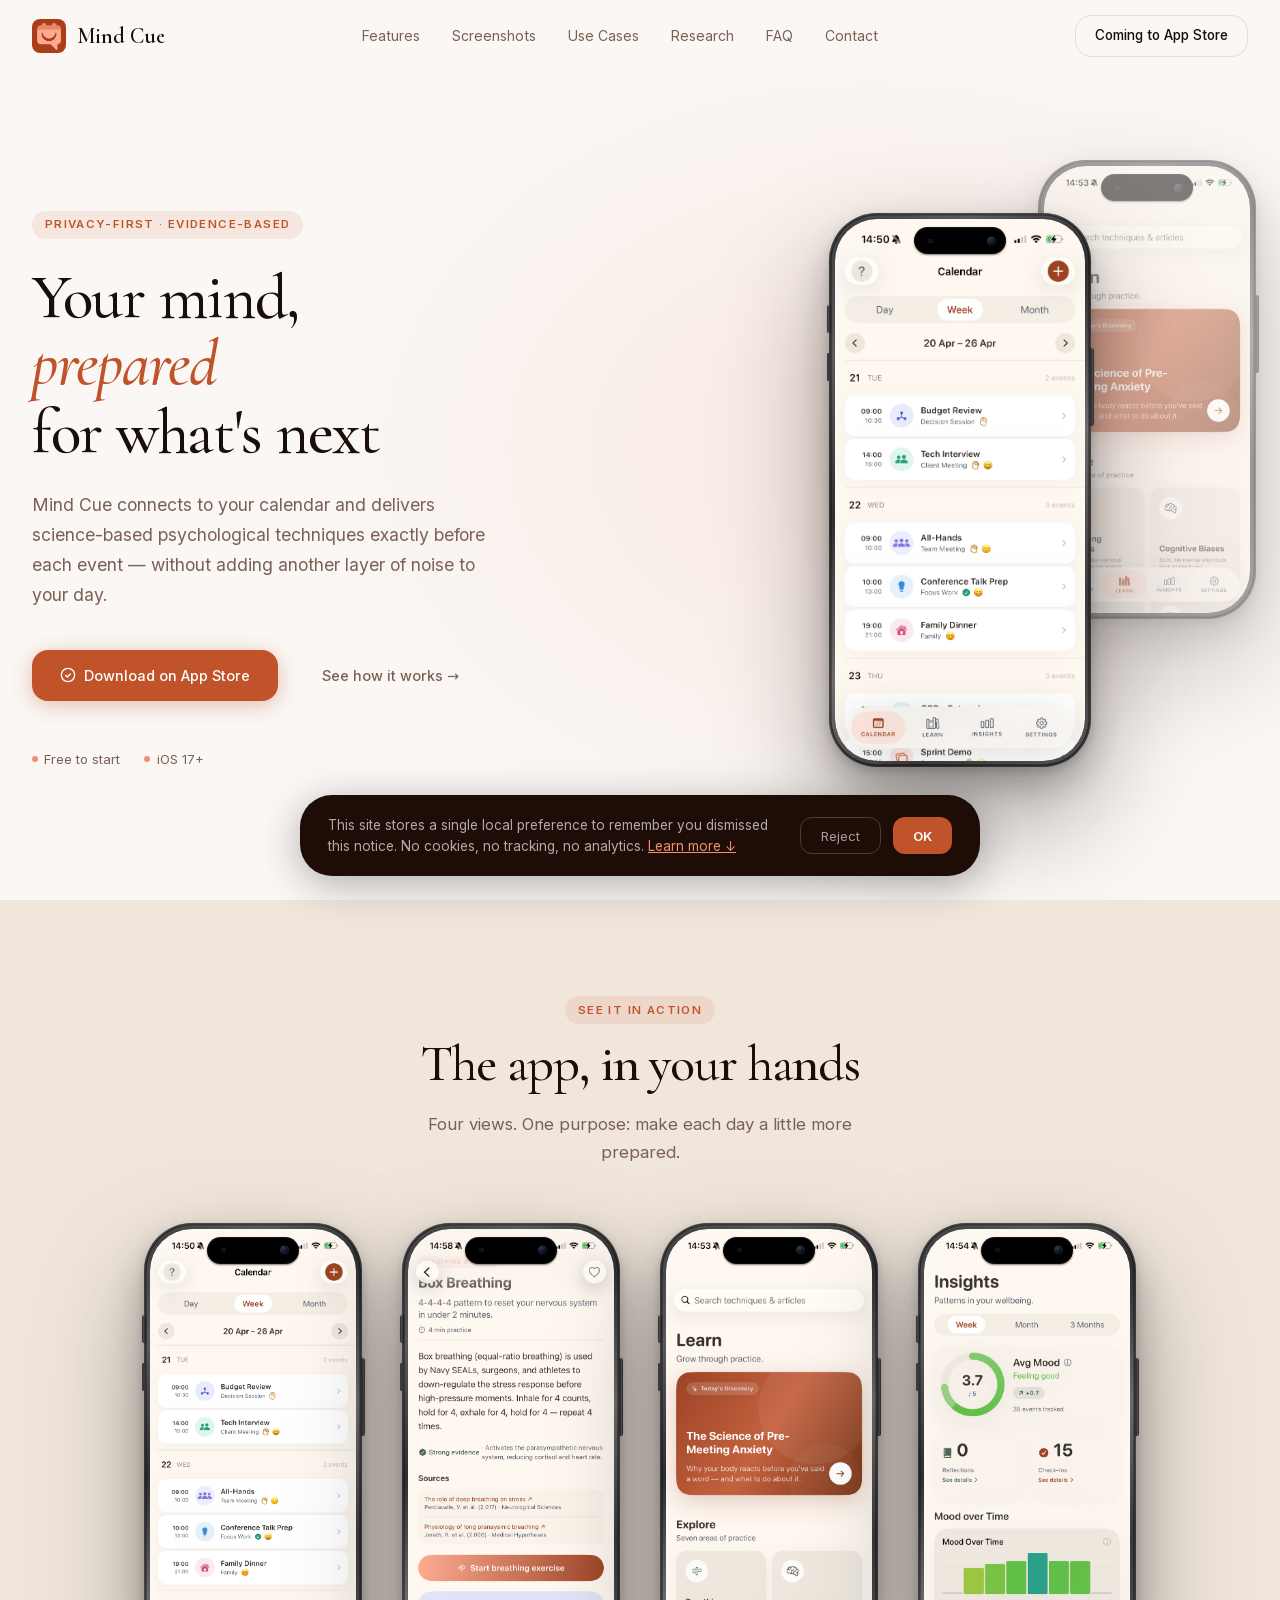
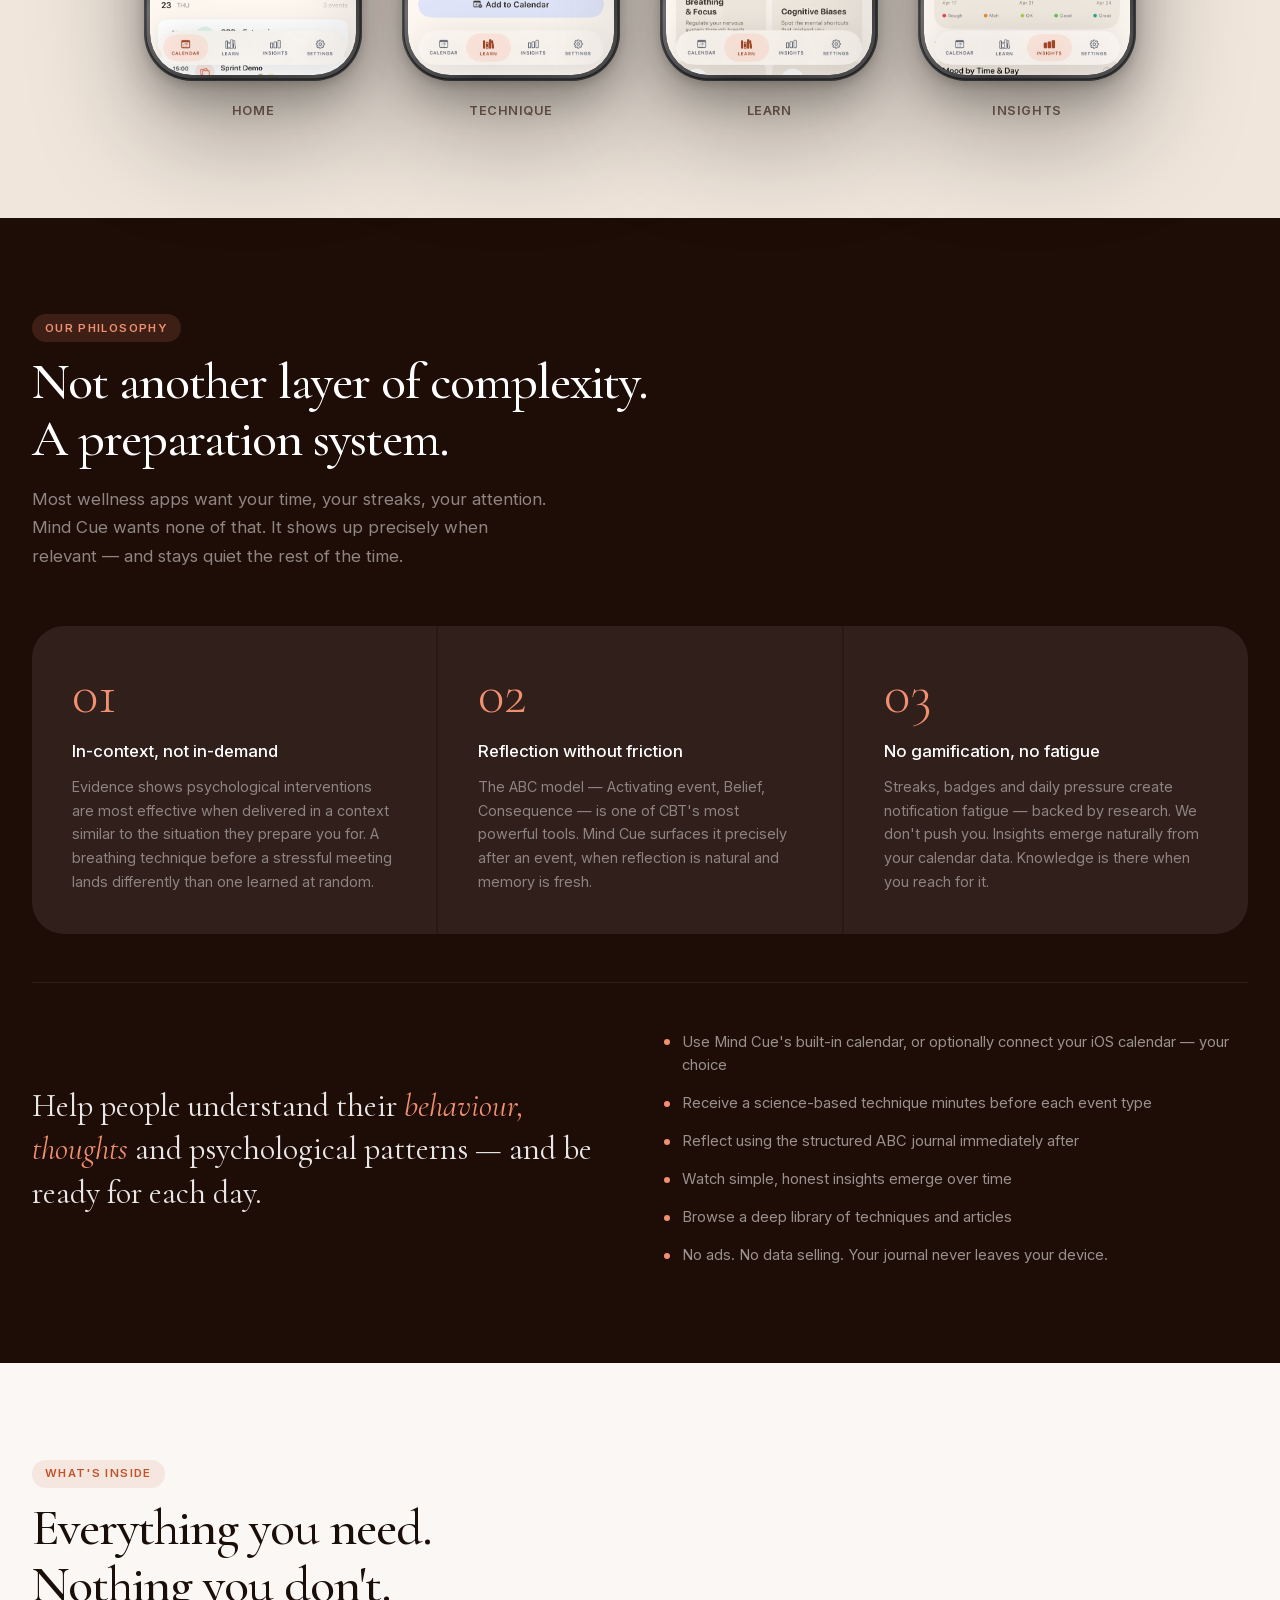
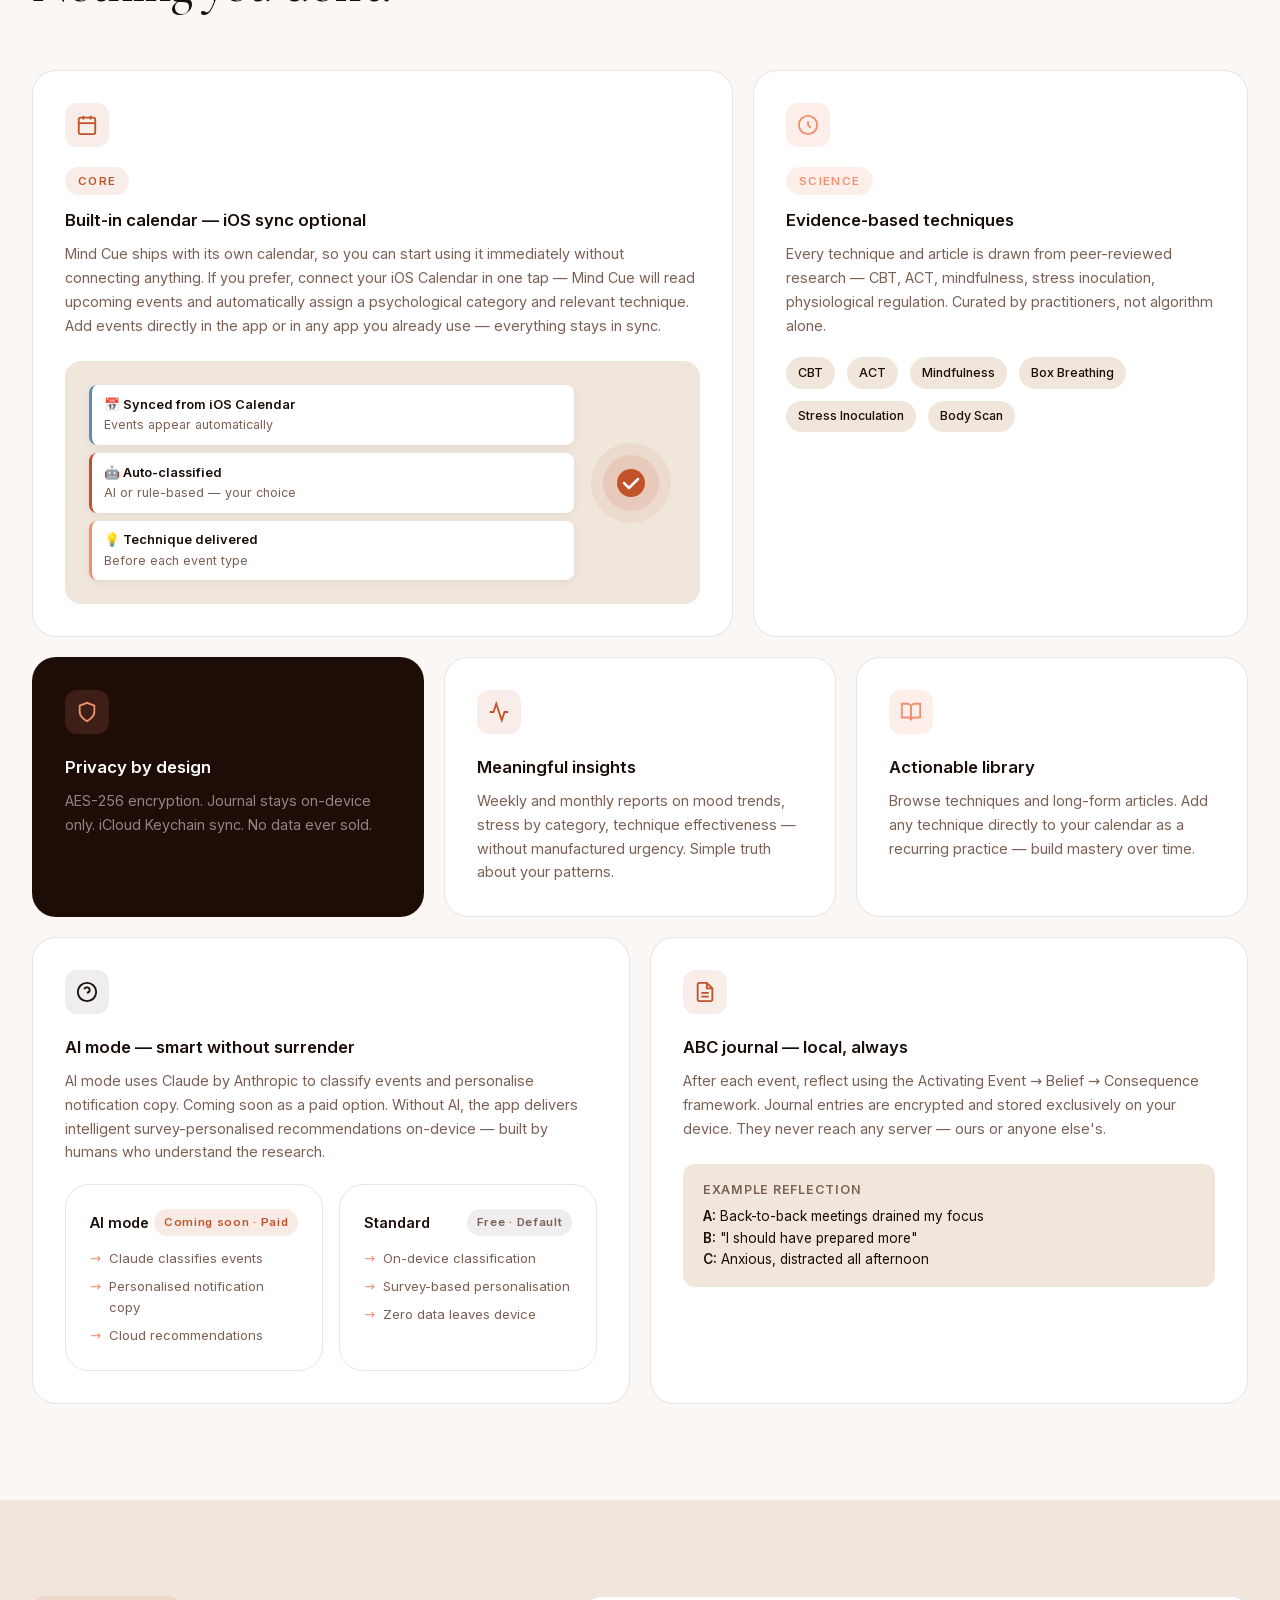
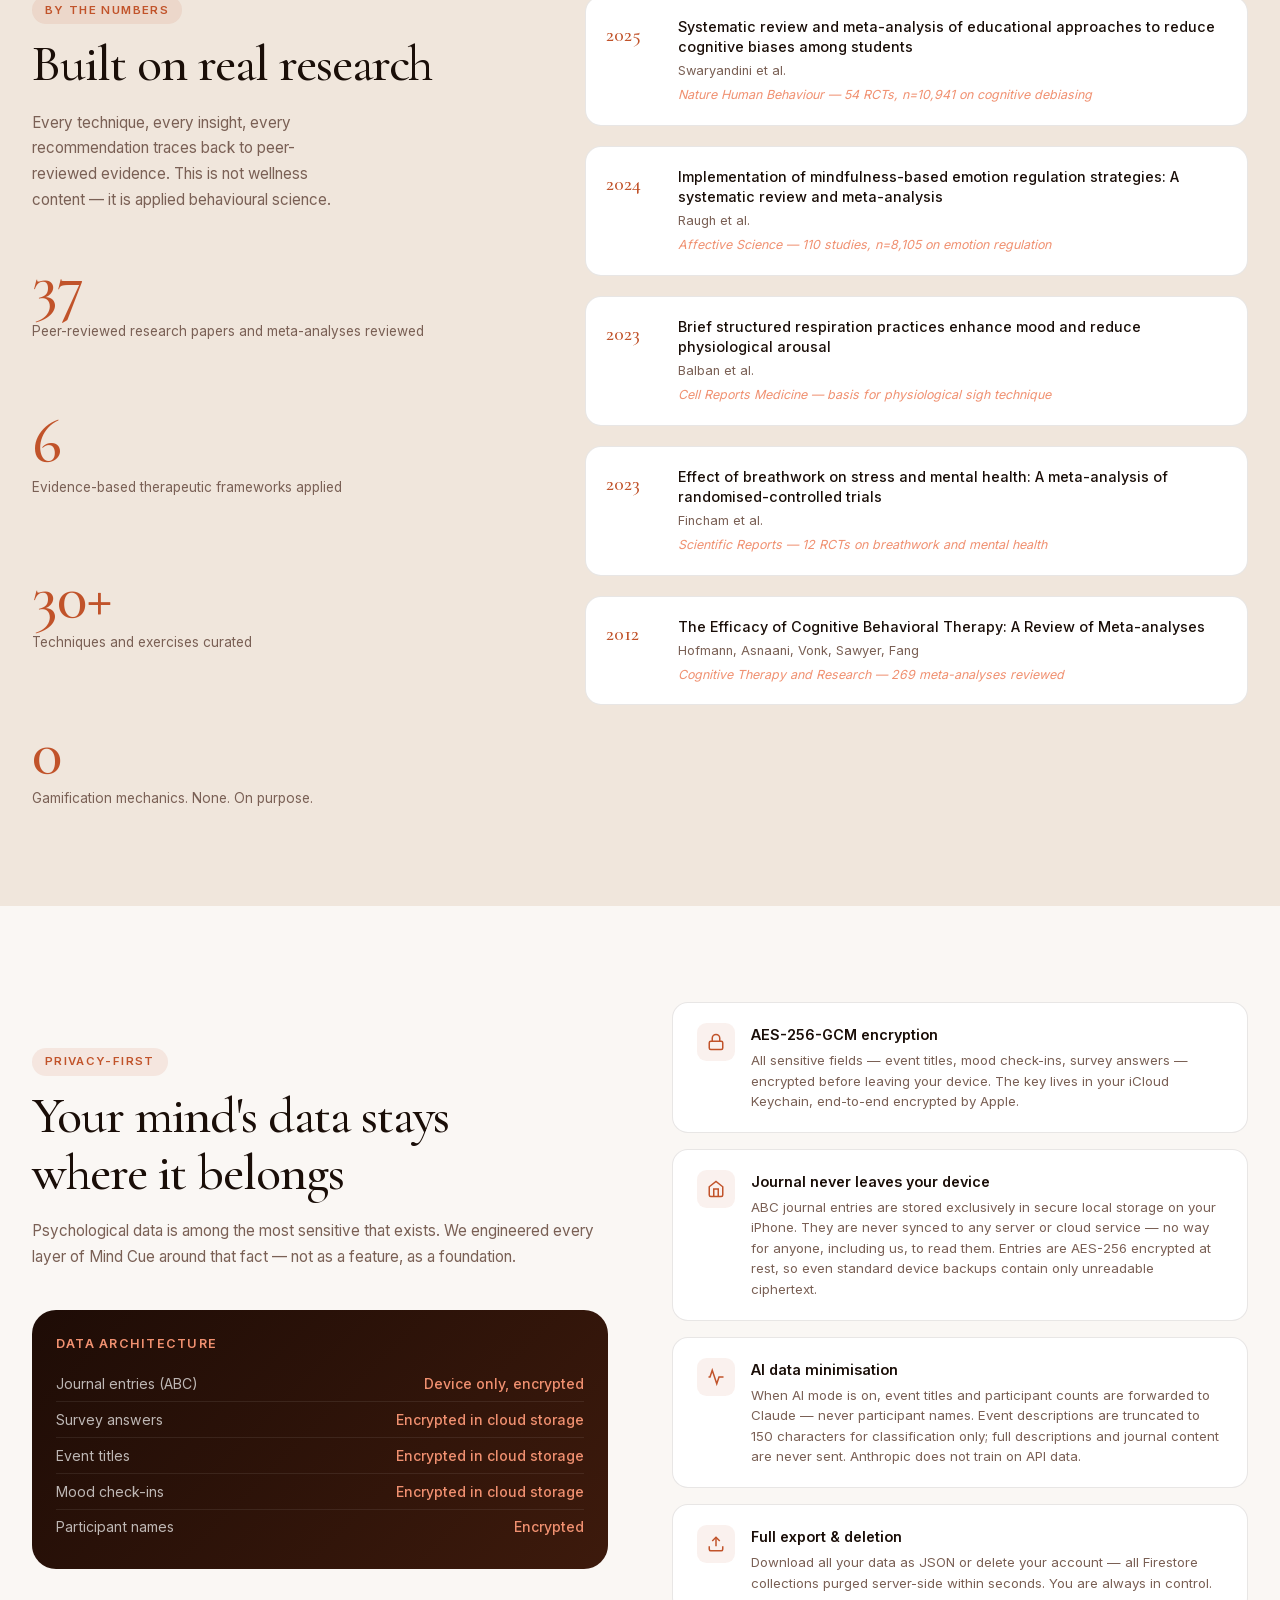
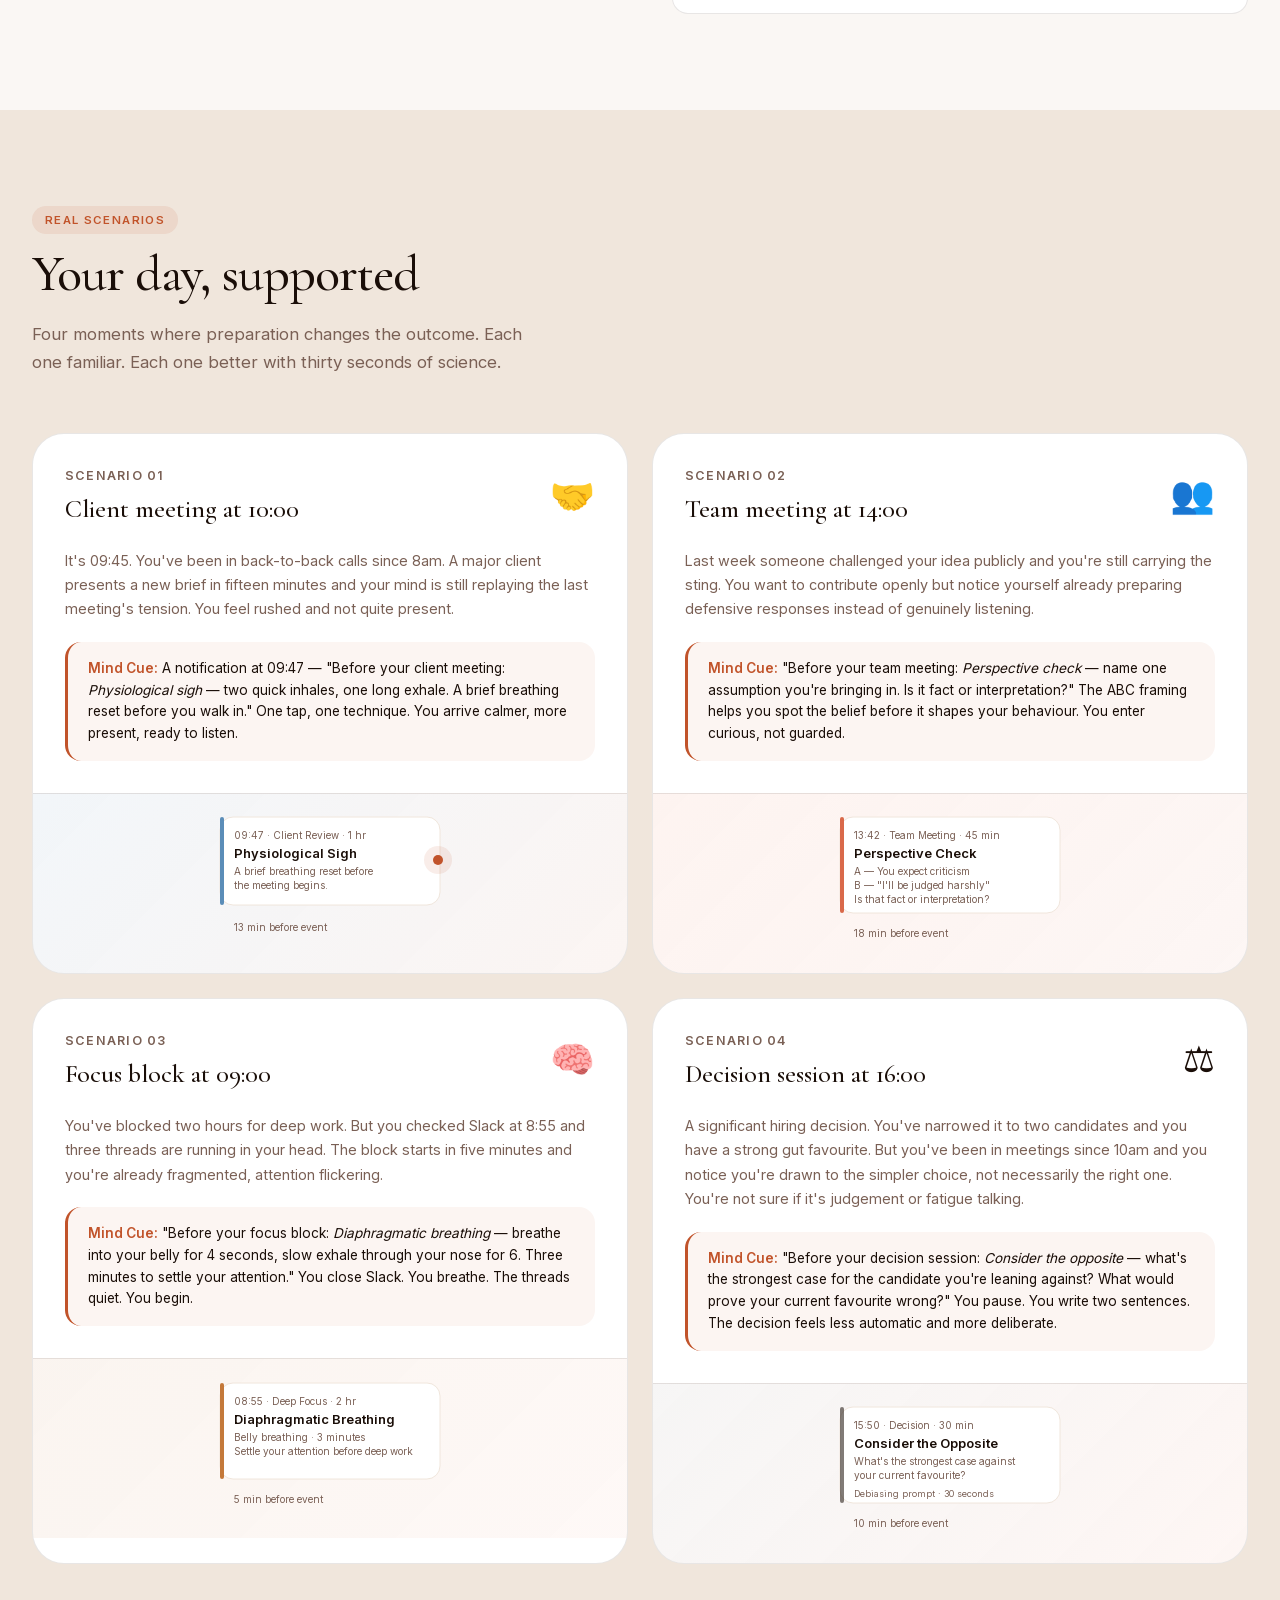
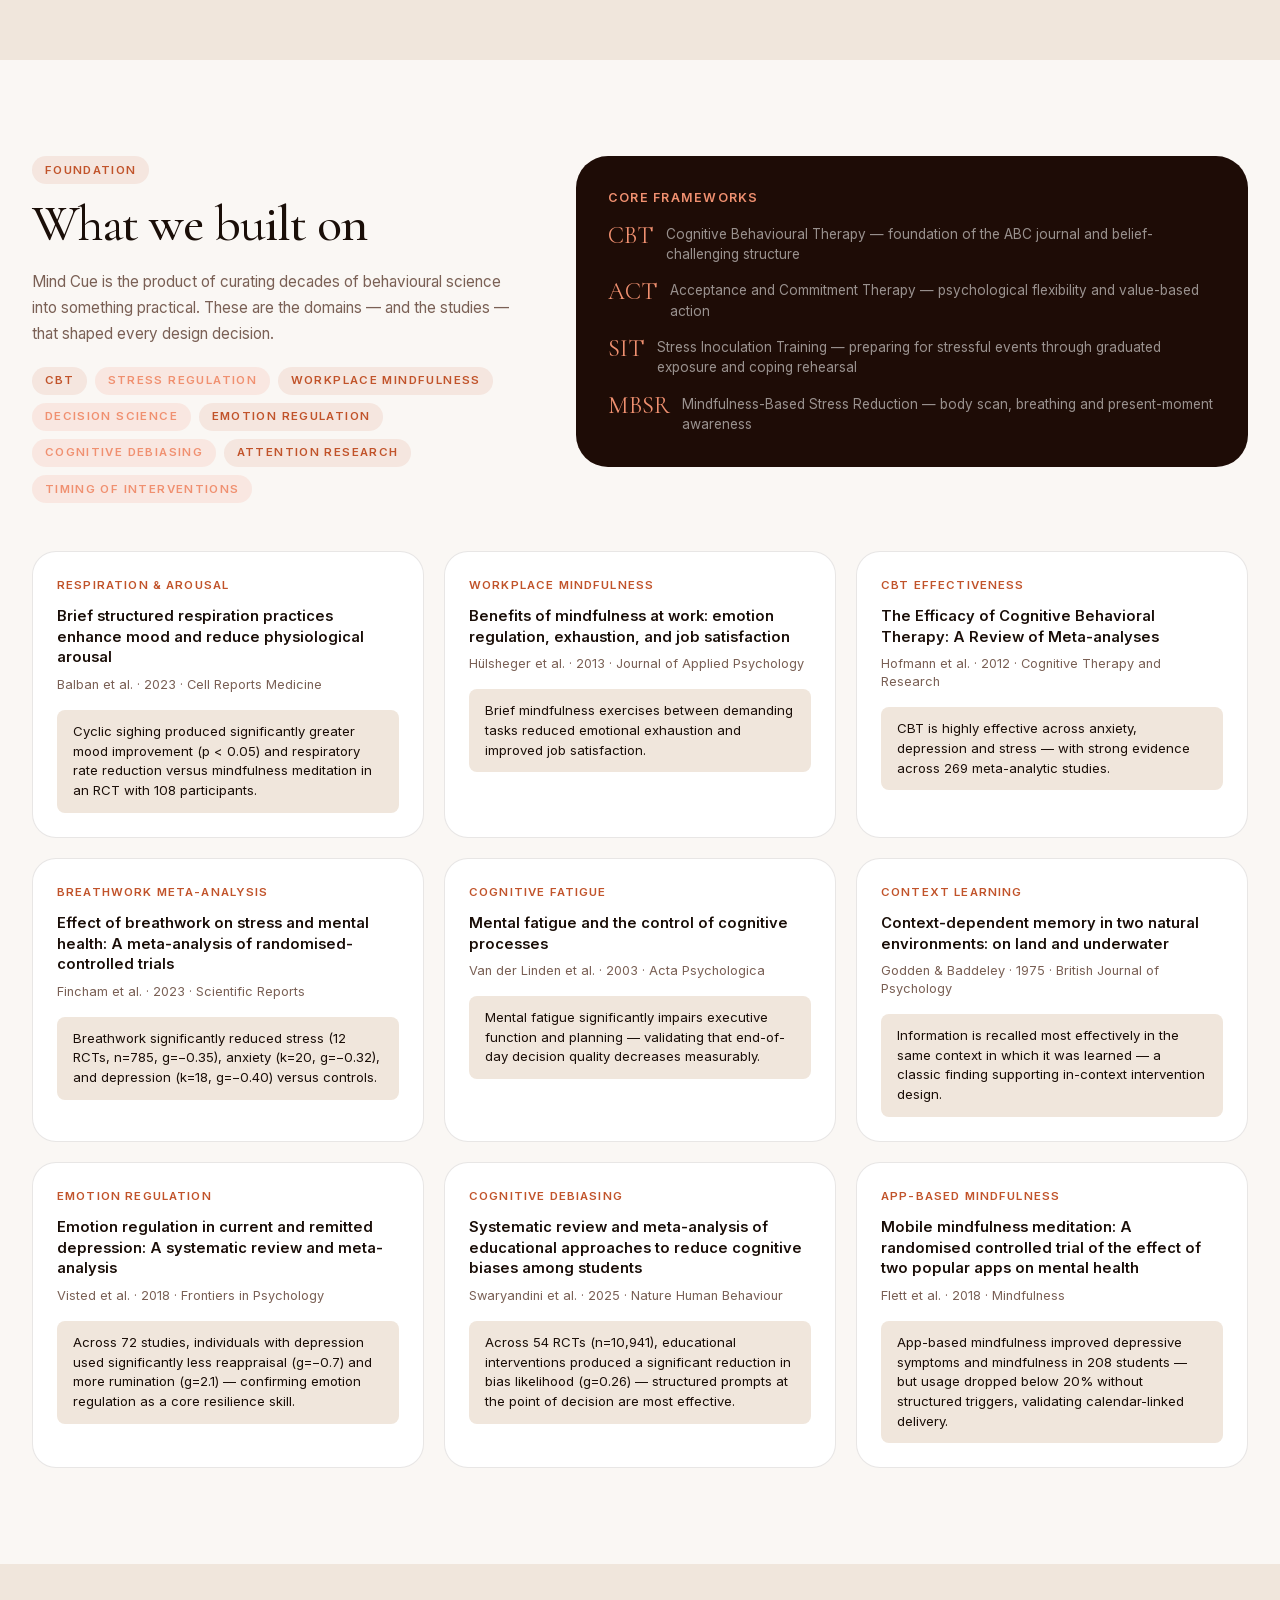
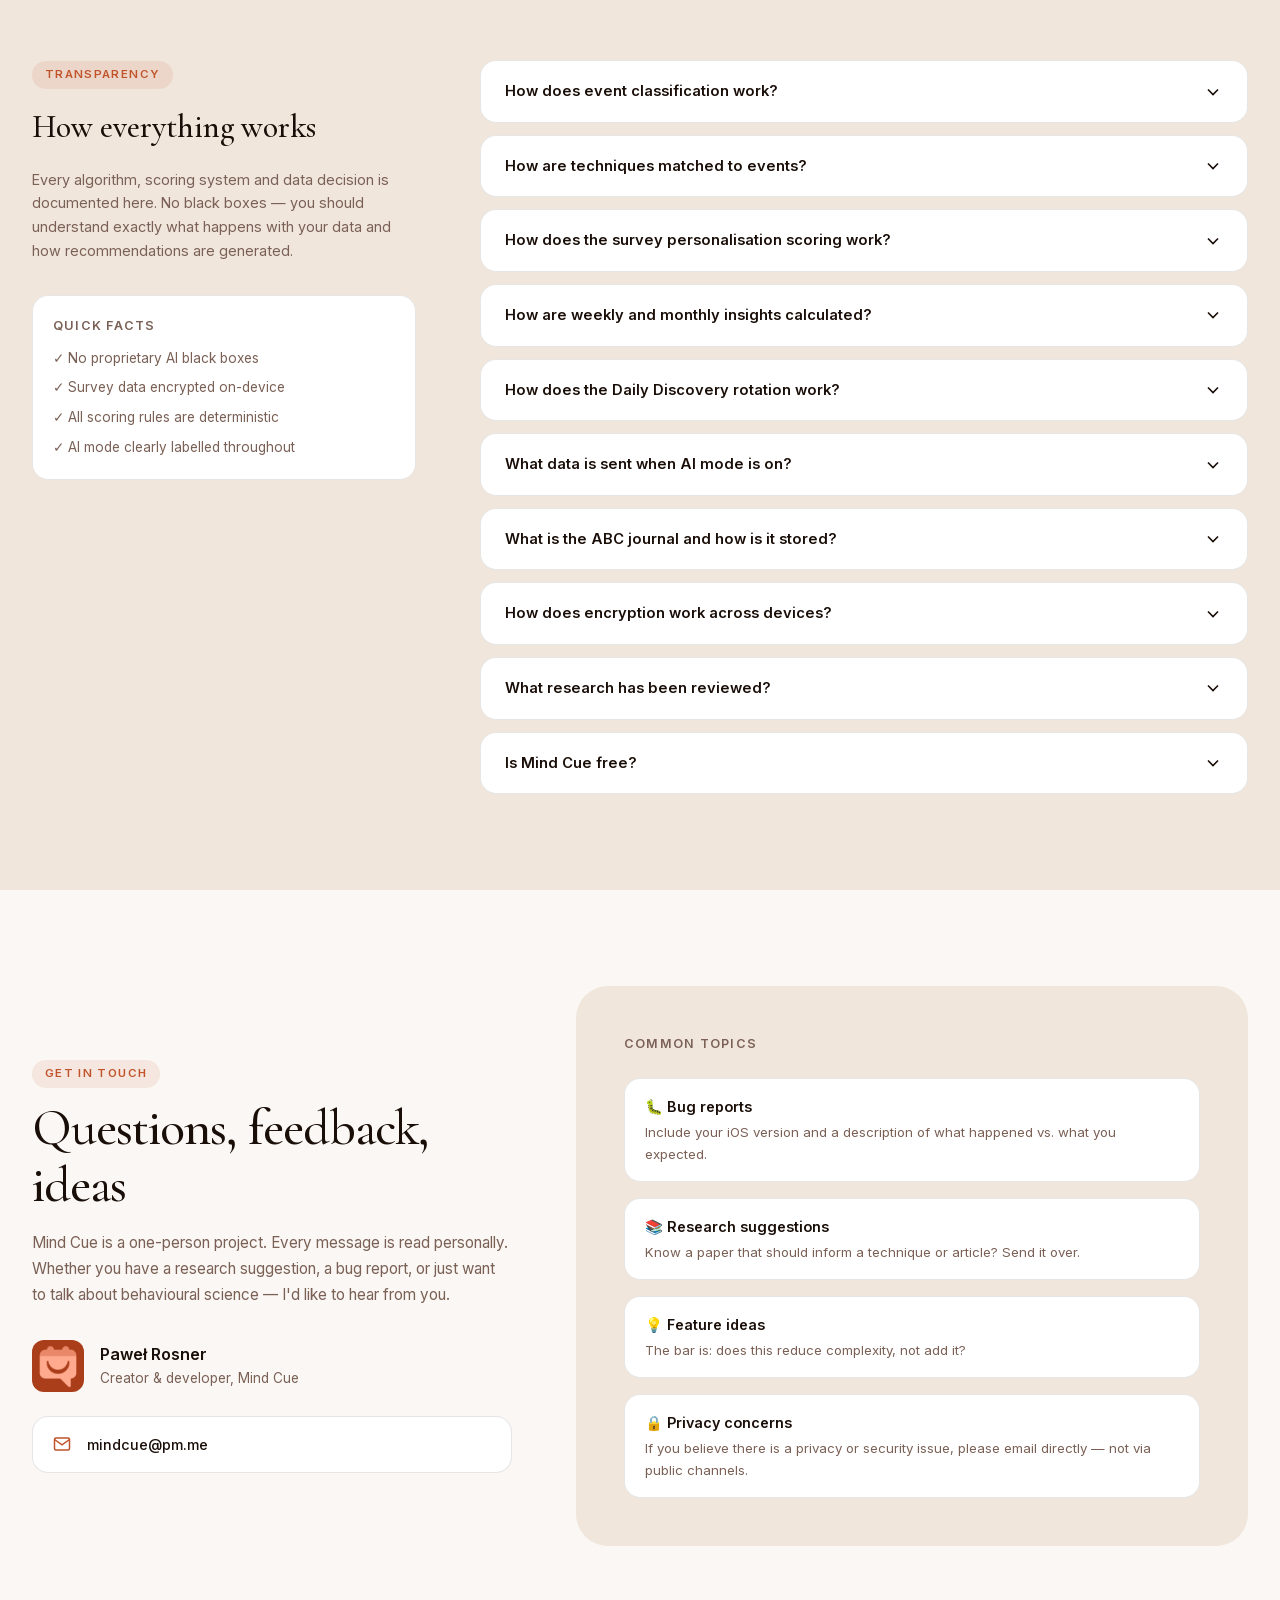
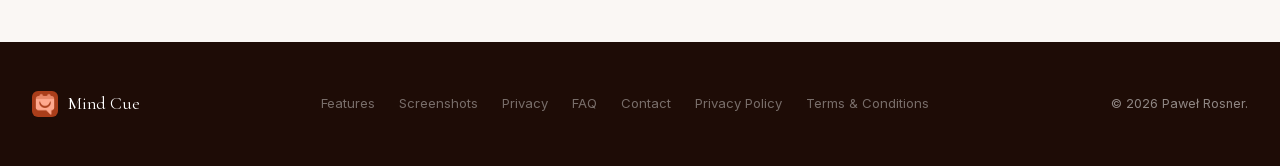
==== commit daa9e422: "Quick facts: encrypted on-device, drop source-code item" ====
--- a/index.html
+++ b/index.html
@@ -1321,10 +1321,9 @@
             <div style="font-size:.78rem;font-weight:600;letter-spacing:.1em;text-transform:uppercase;color:var(--muted);margin-bottom:.75rem">Quick facts</div>
             <div style="font-size:.85rem;color:var(--muted);display:flex;flex-direction:column;gap:.5rem;">
               <div>✓ No proprietary AI black boxes</div>
-              <div>✓ Survey data processed on-device</div>
+              <div>✓ Survey data encrypted on-device</div>
               <div>✓ All scoring rules are deterministic</div>
               <div>✓ AI mode clearly labelled throughout</div>
-              <div>✓ Source code auditable on request</div>
             </div>
           </div>
         </div>
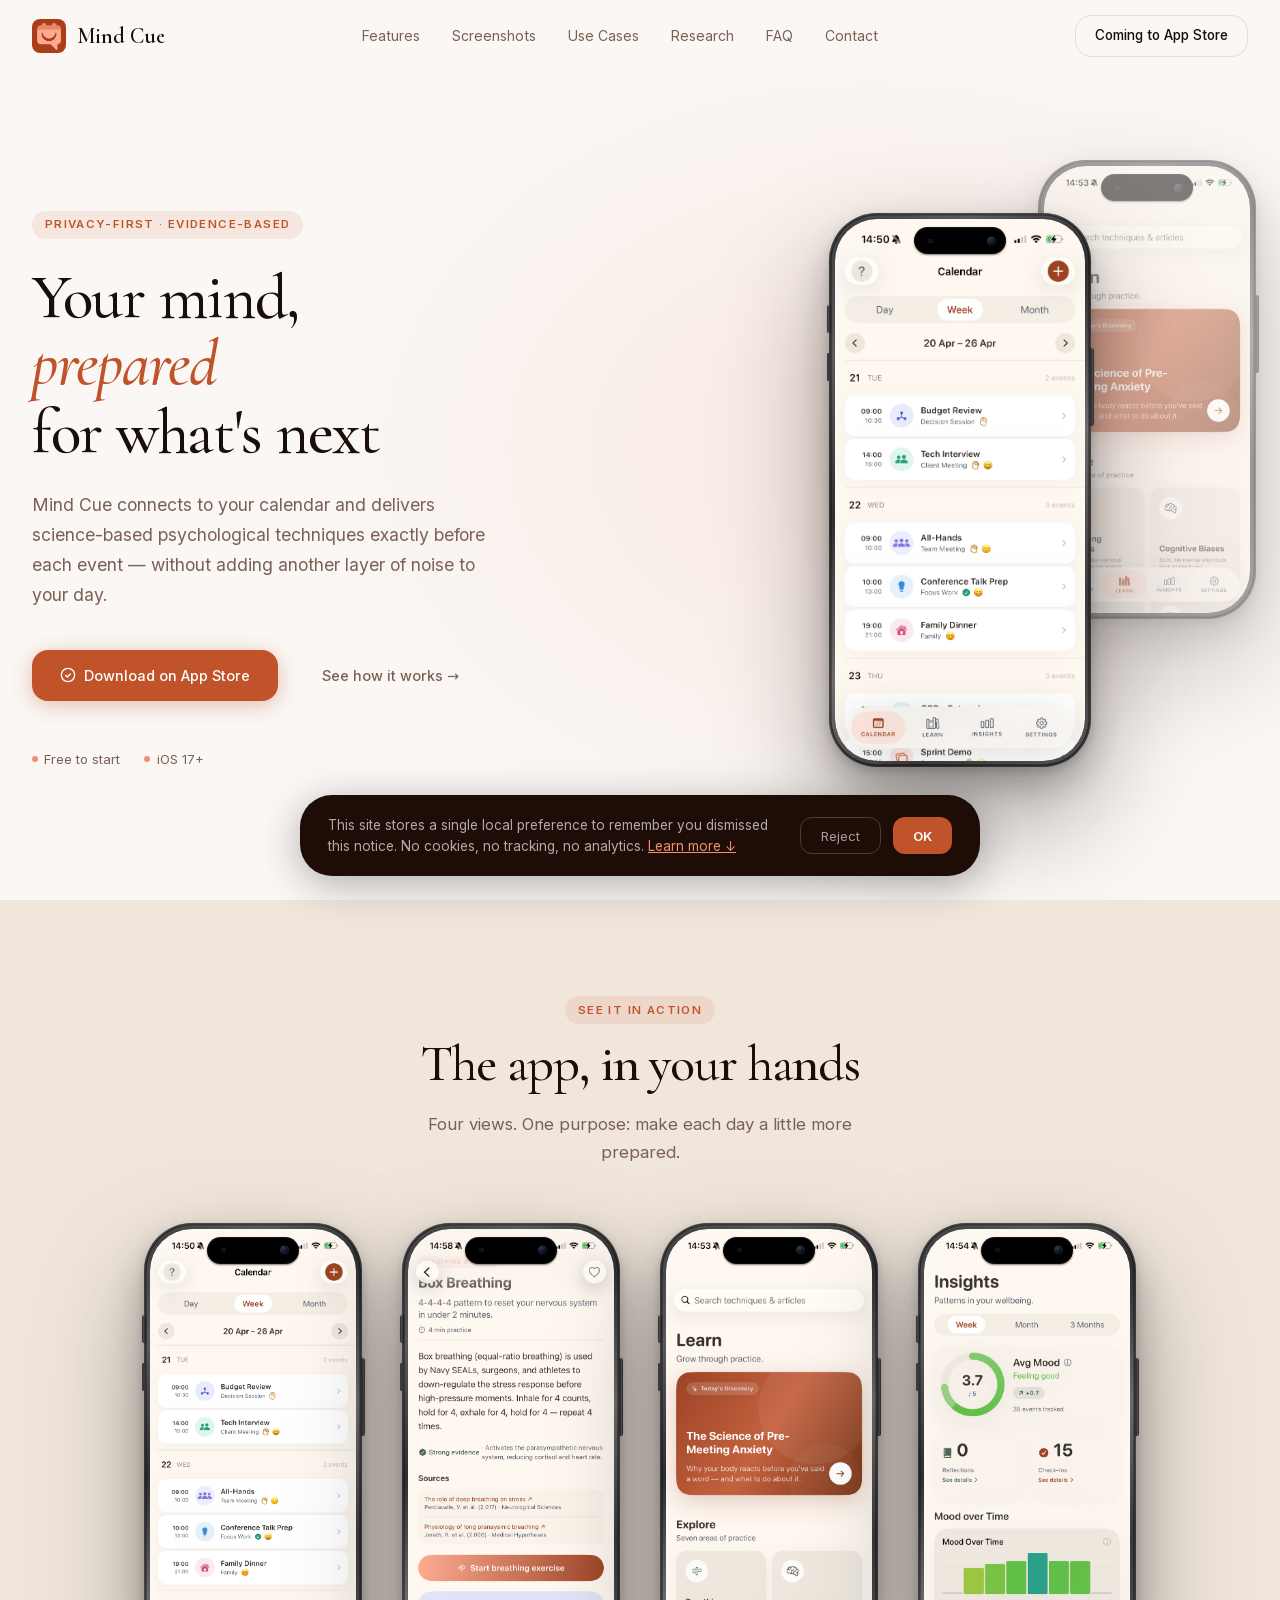
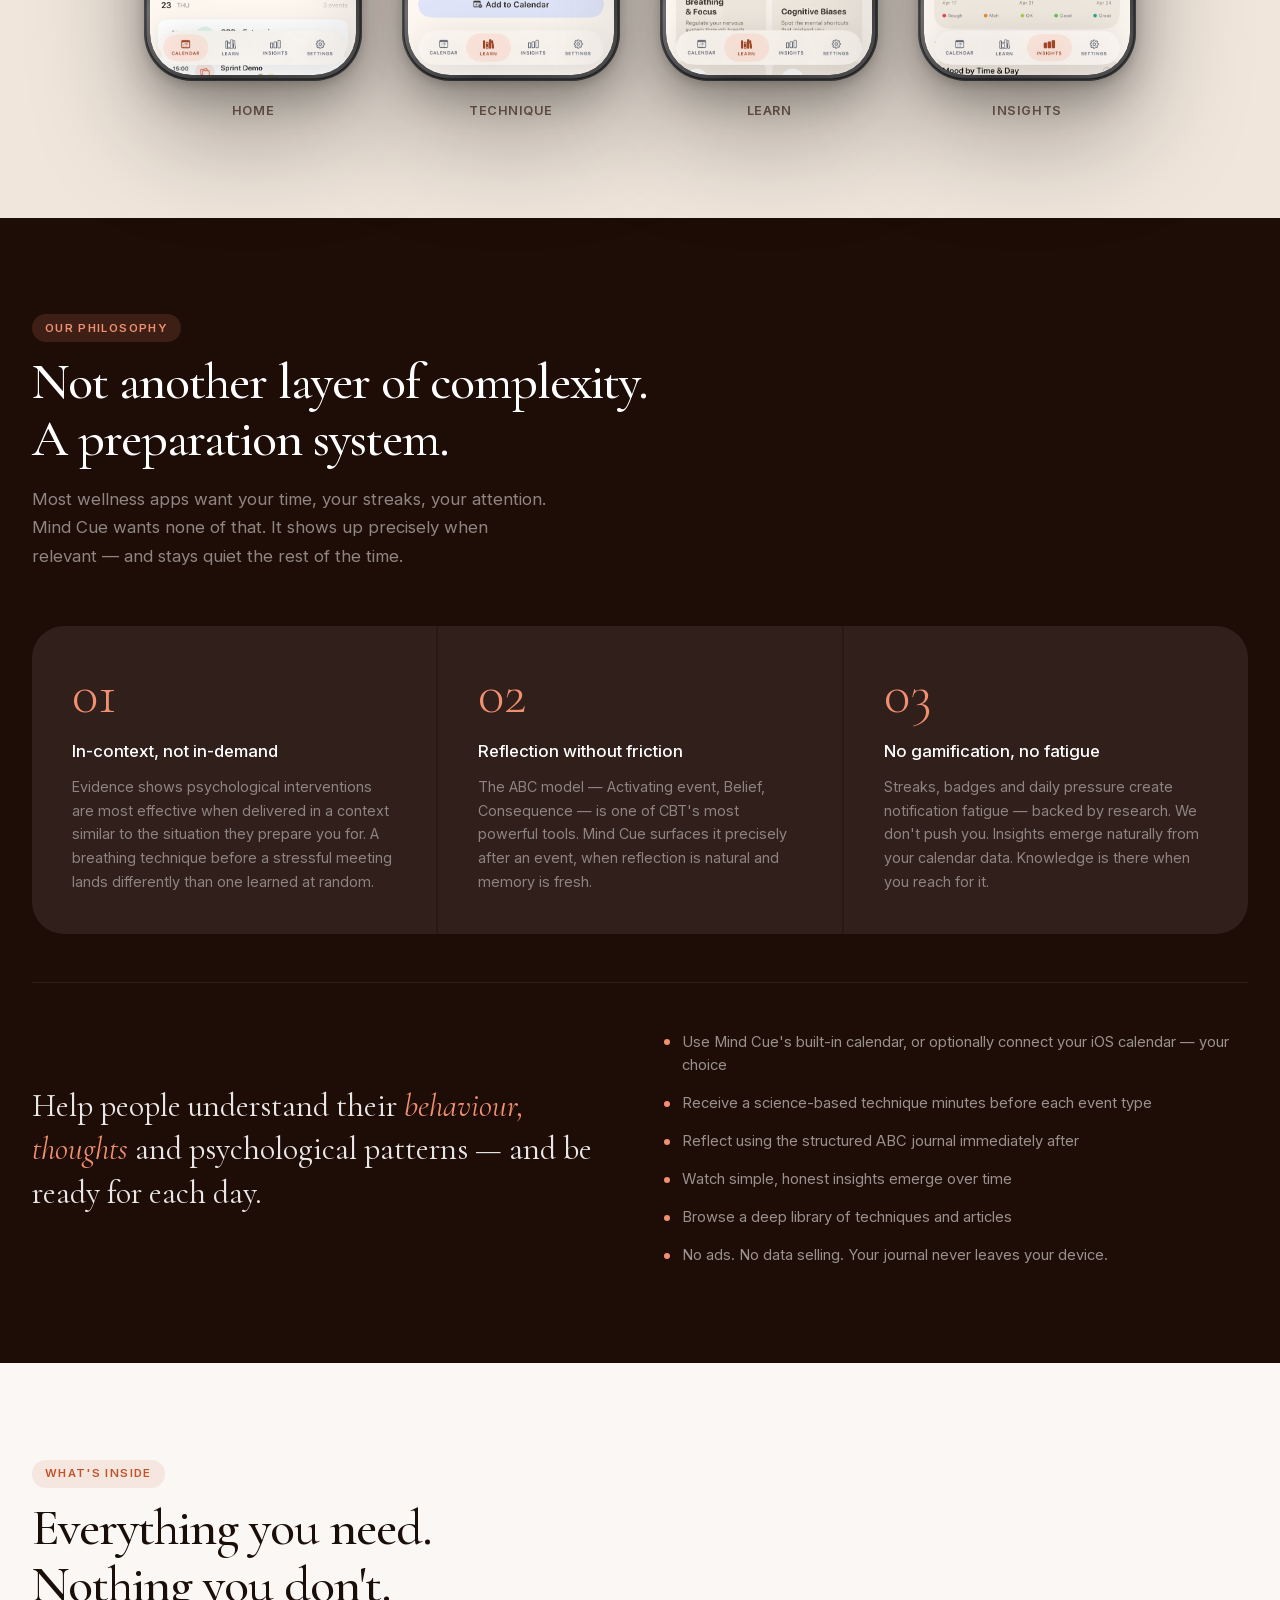
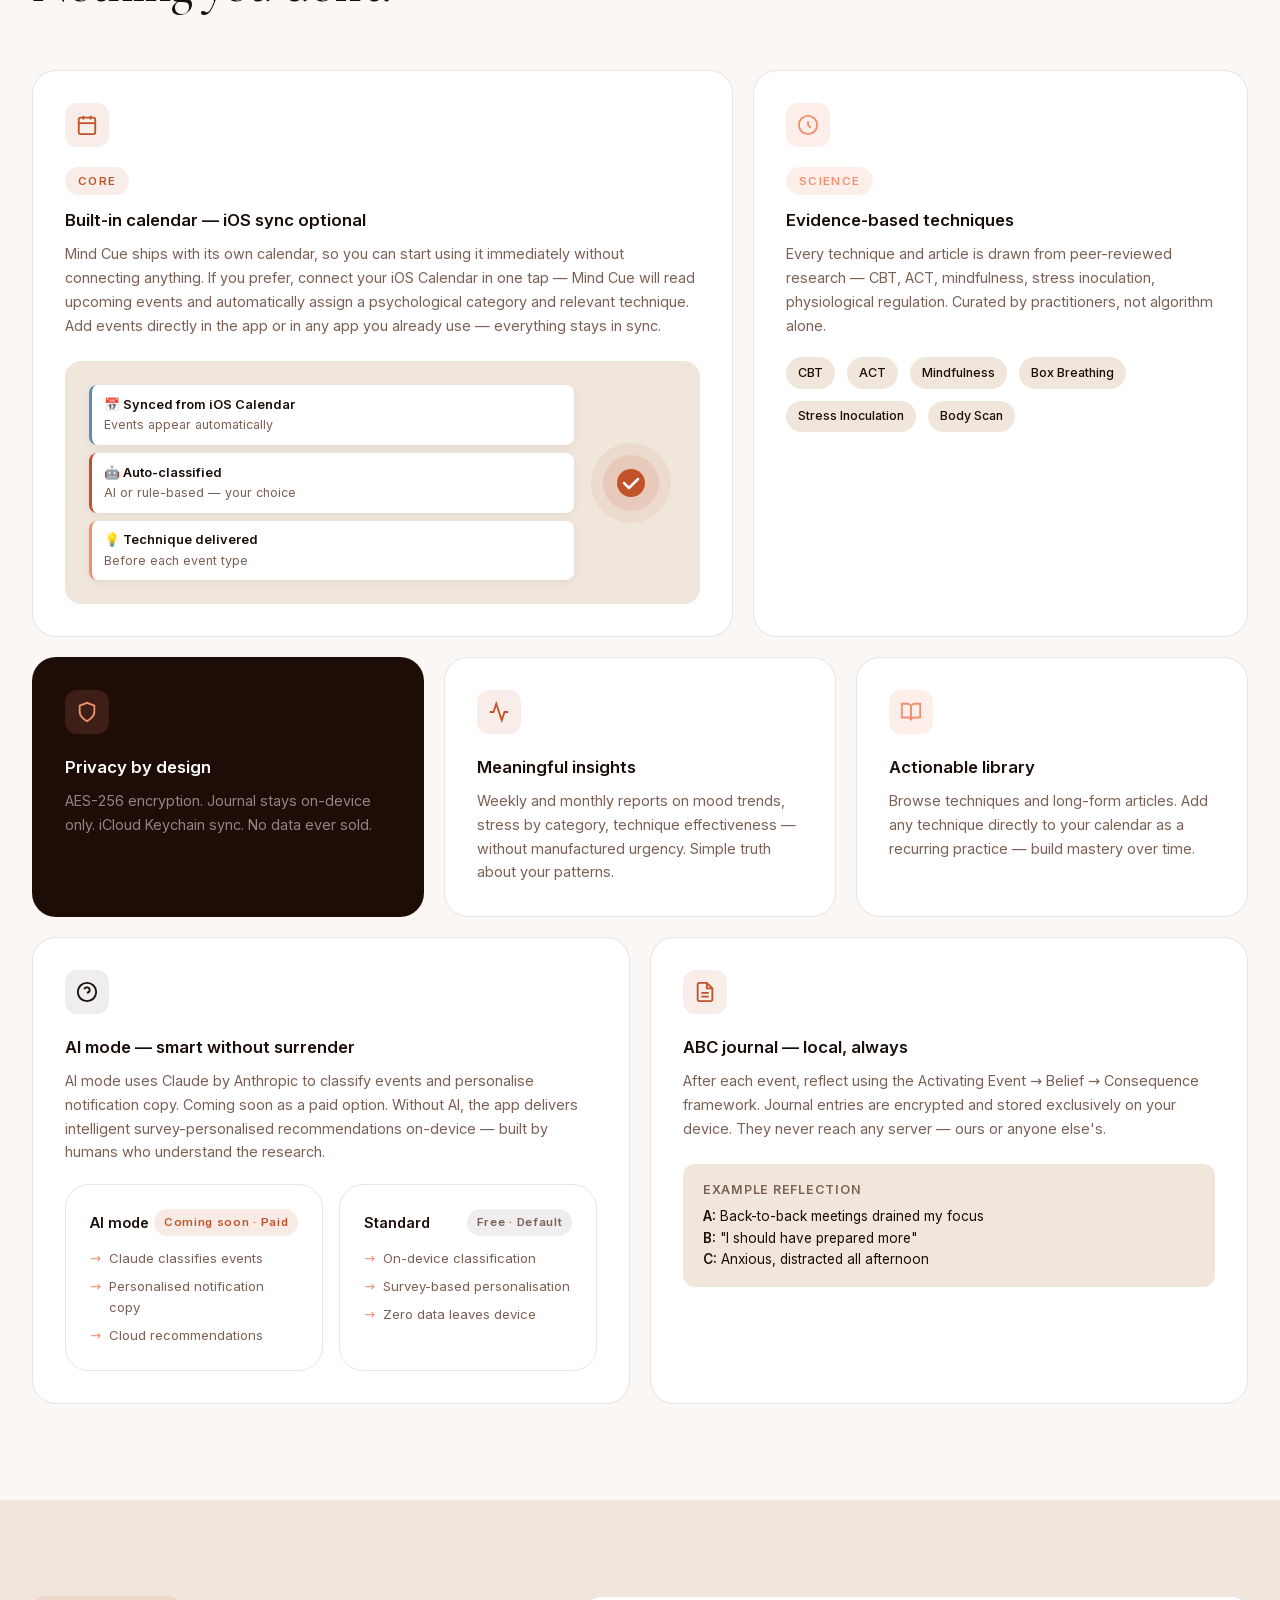
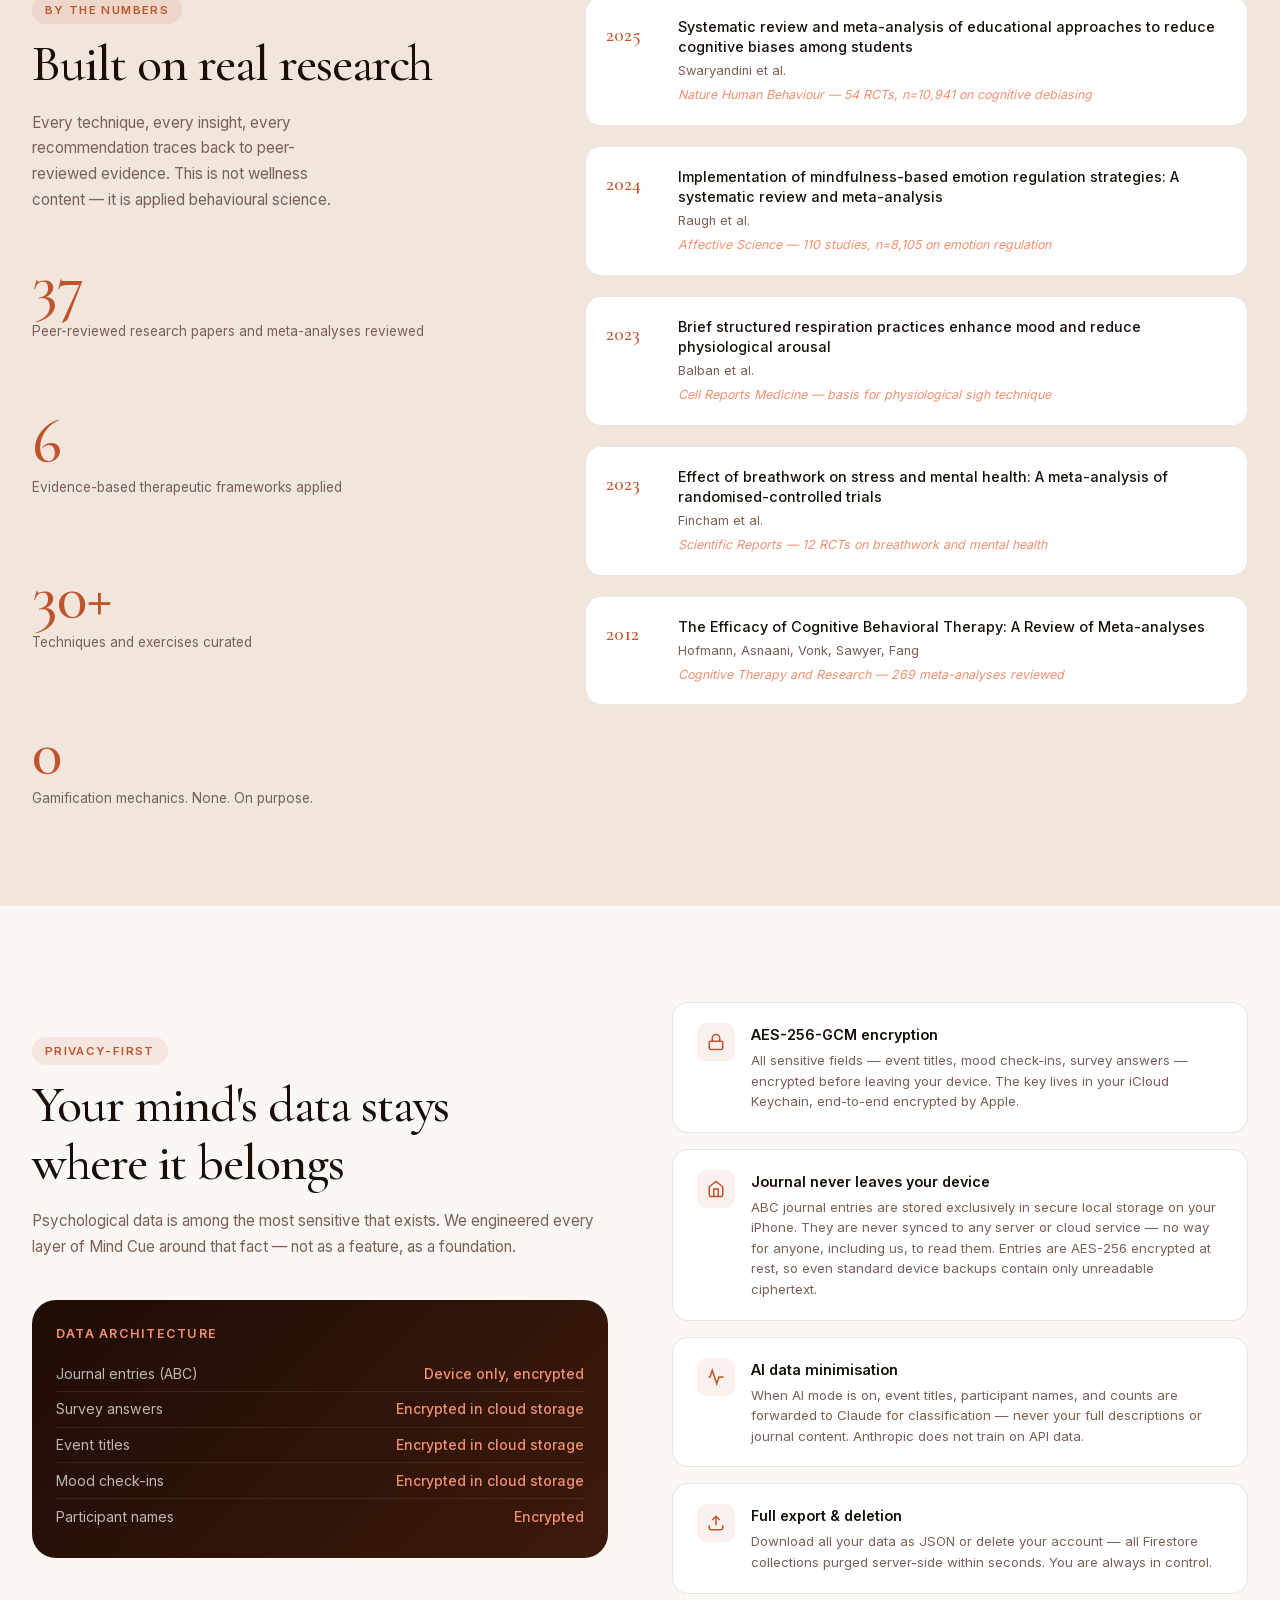
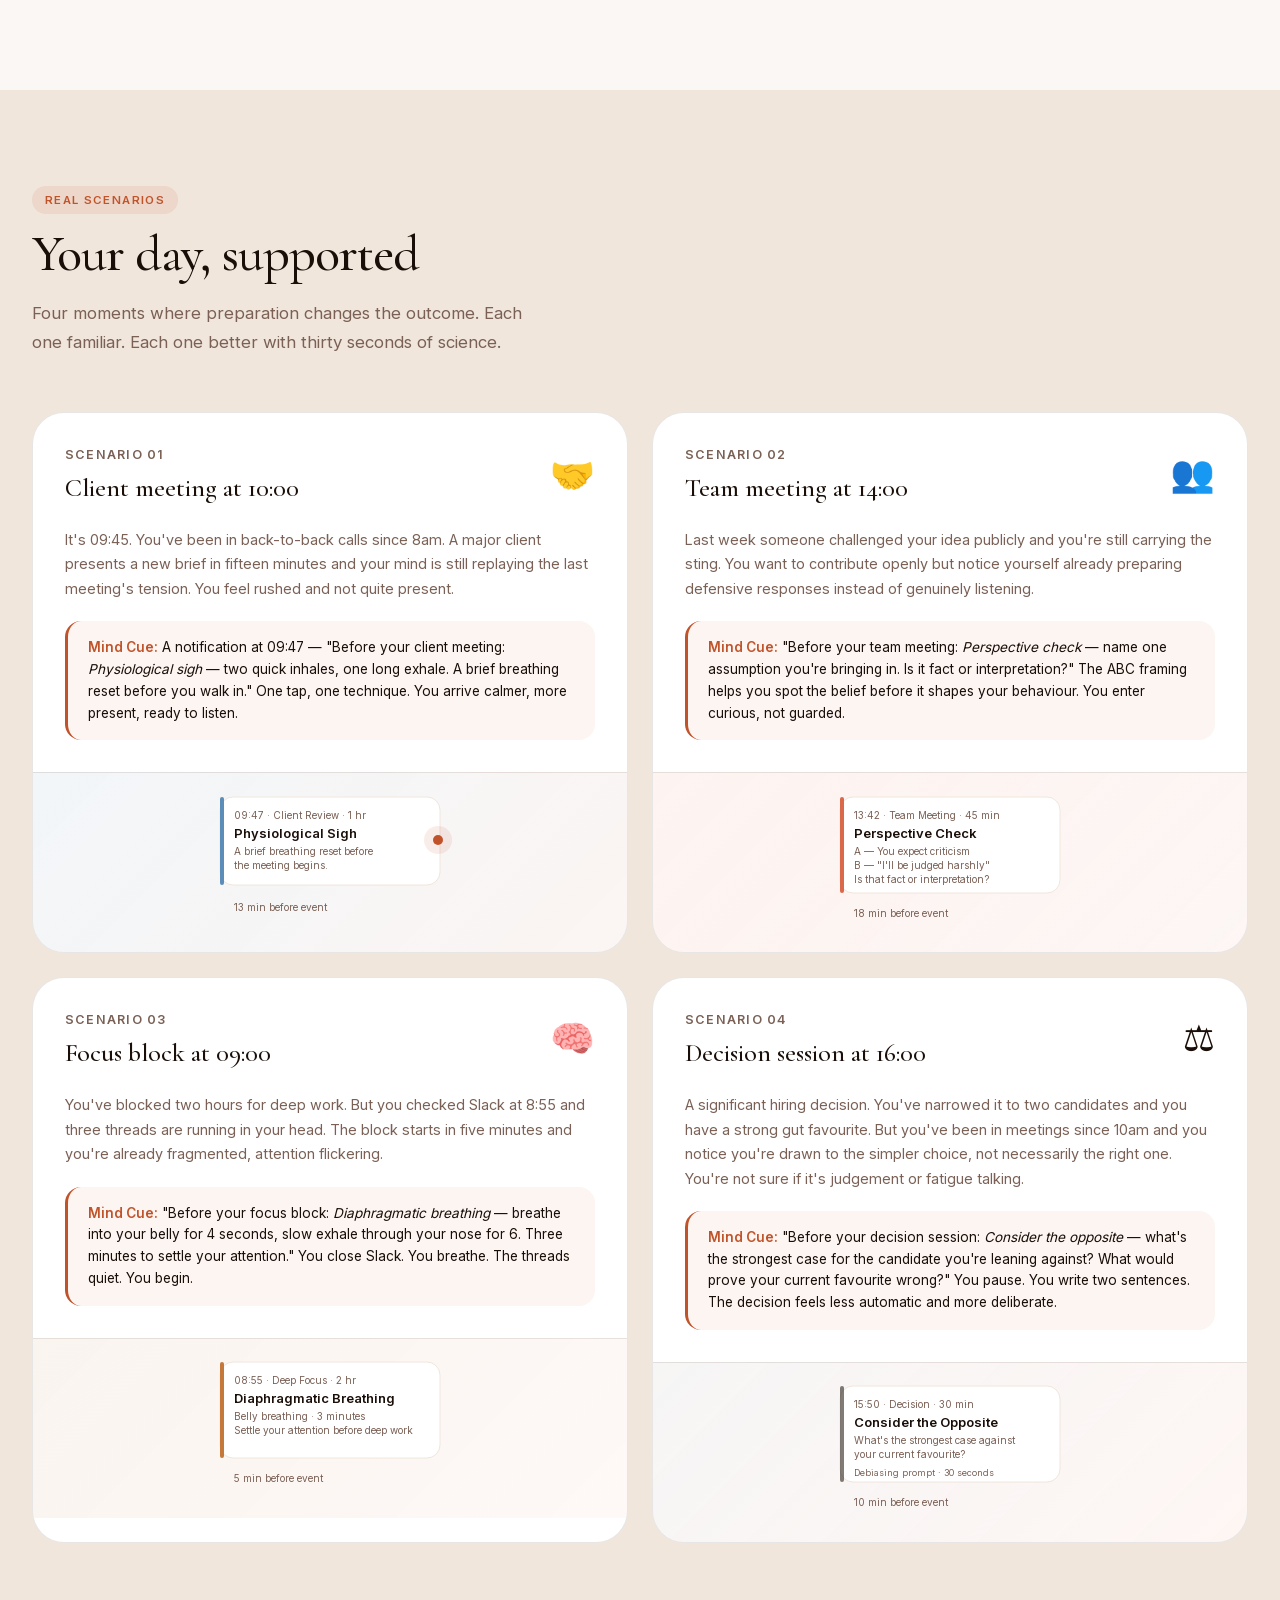
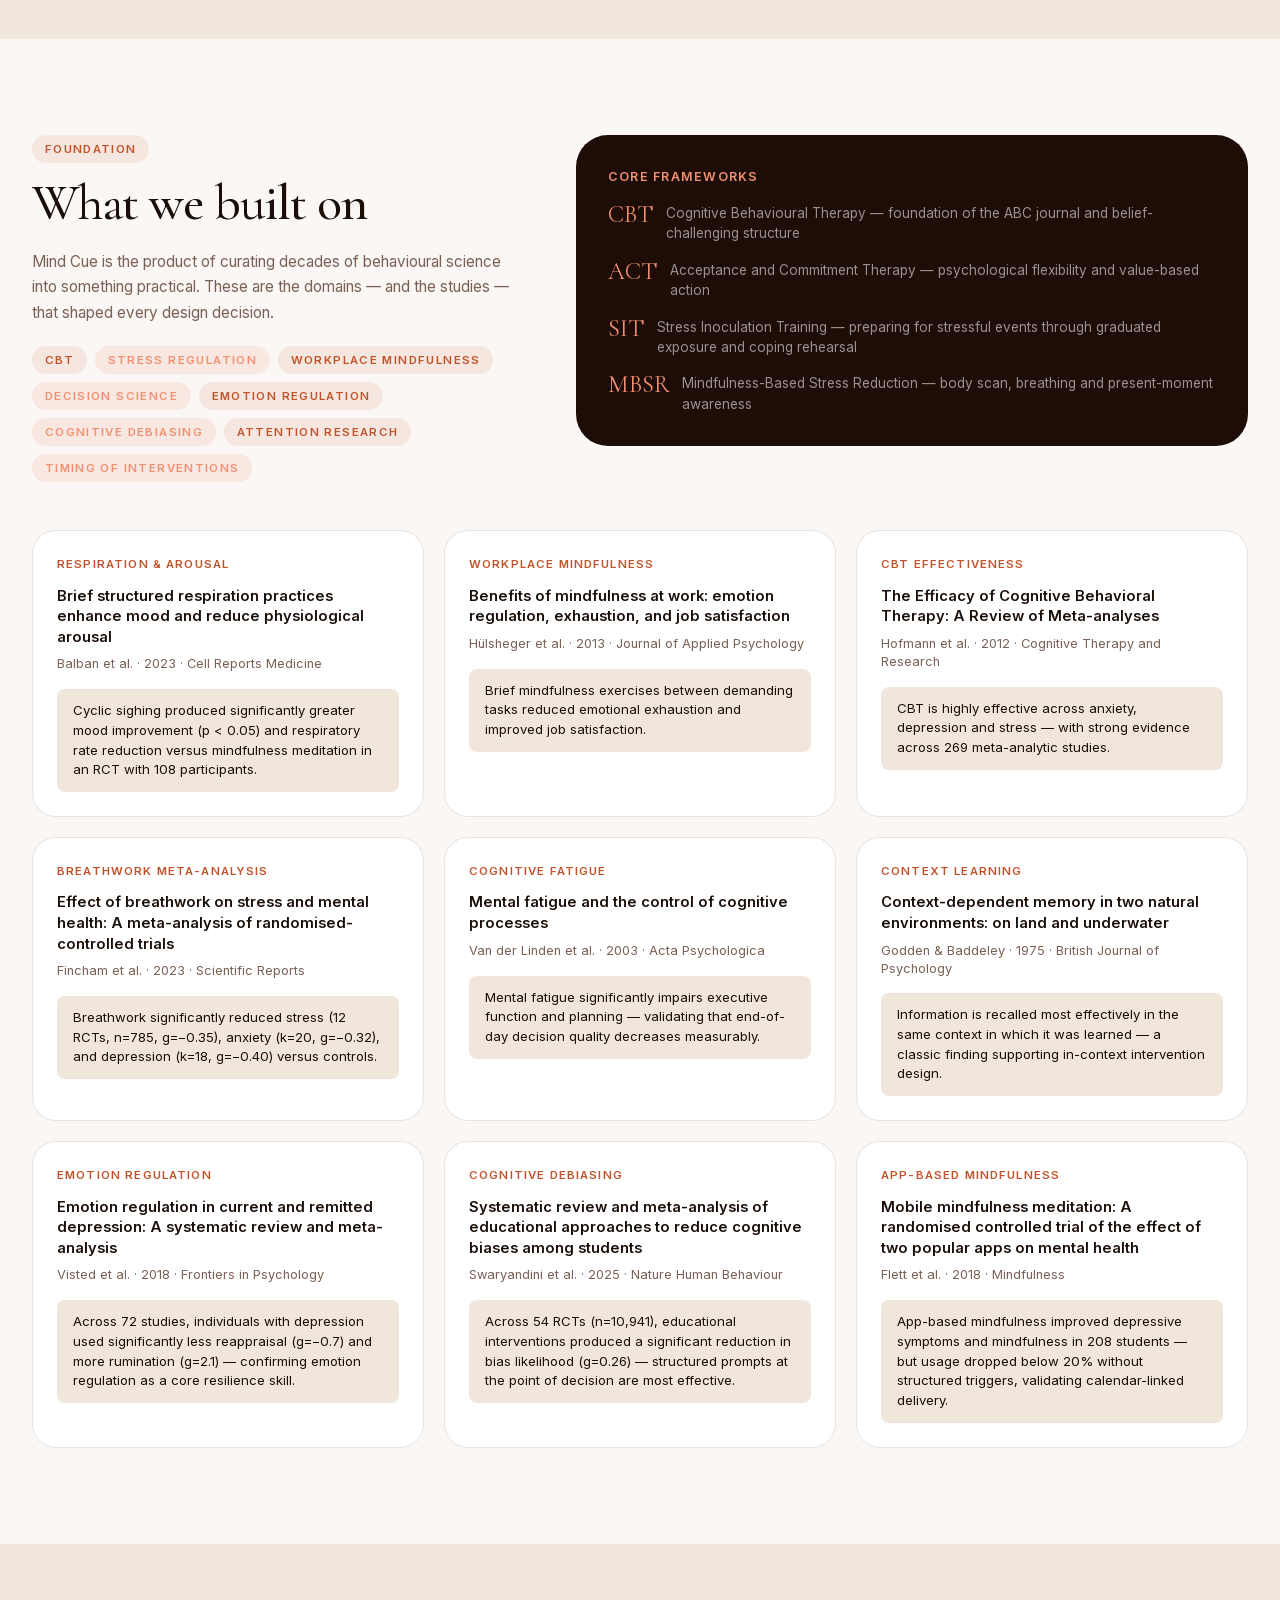
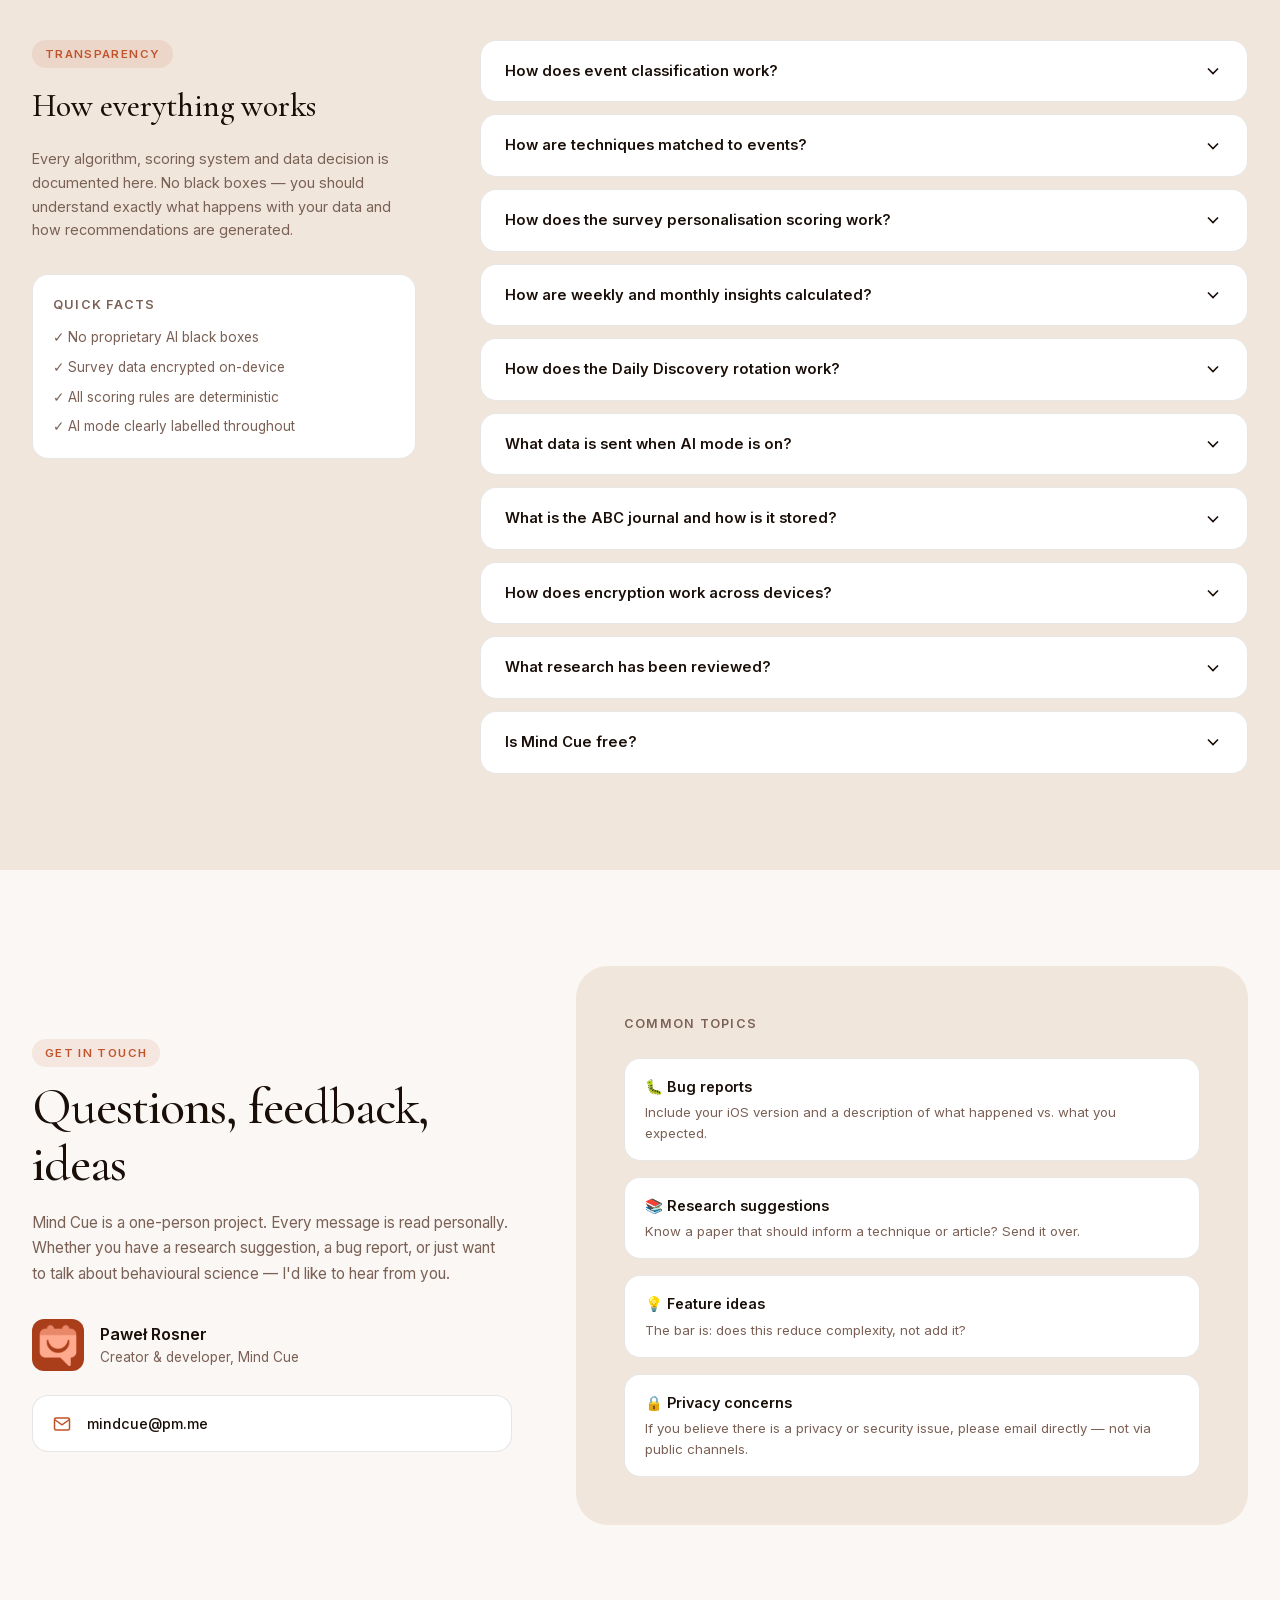
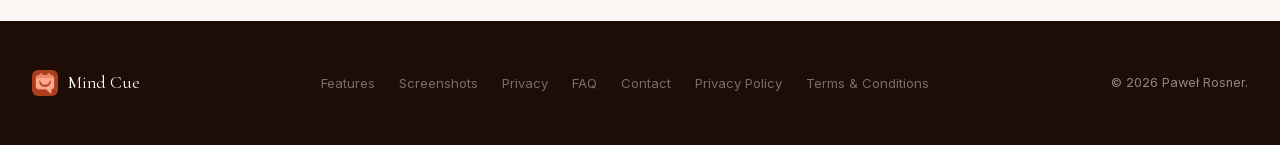
==== commit ba62e0d5: "Fix AI minimisation claim: participant names are sent to Claude The classifyEvent() Cloud Function p" ====
--- a/index.html
+++ b/index.html
@@ -1085,7 +1085,7 @@
             <div class="privacy-card__icon"><svg width="18" height="18" viewBox="0 0 24 24" fill="none" stroke="#C1532A" stroke-width="2"><polyline points="22 12 16 12 13 21 7 3 4 12 2 12"/></svg></div>
             <div>
               <div class="privacy-card__title">AI data minimisation</div>
-              <p class="privacy-card__text">When AI mode is on, event titles and participant counts are forwarded to Claude — never participant names. Event descriptions are truncated to 150 characters for classification only; full descriptions and journal content are never sent. Anthropic does not train on API data.</p>
+              <p class="privacy-card__text">When AI mode is on, event titles, participant names, and counts are forwarded to Claude for classification — never your full descriptions or journal content. Anthropic does not train on API data.</p>
             </div>
           </div>
           <div class="privacy-card">
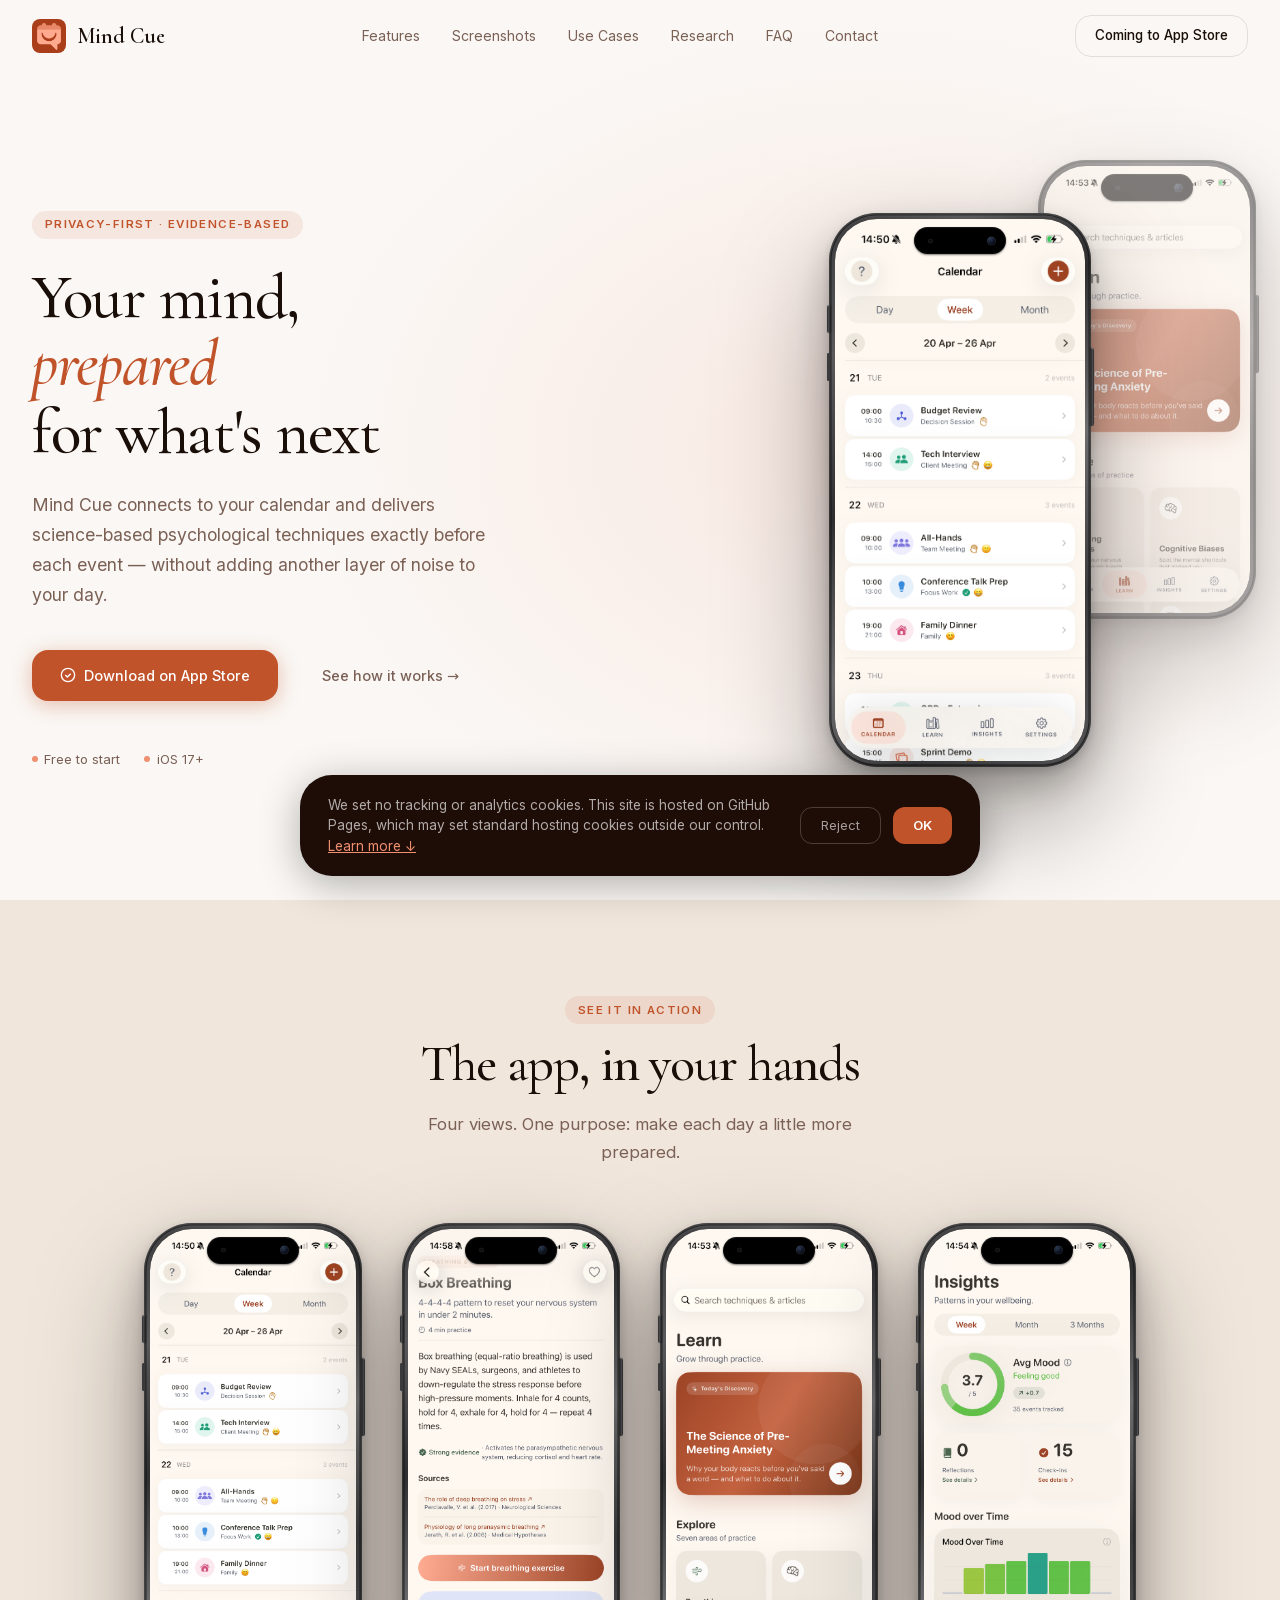
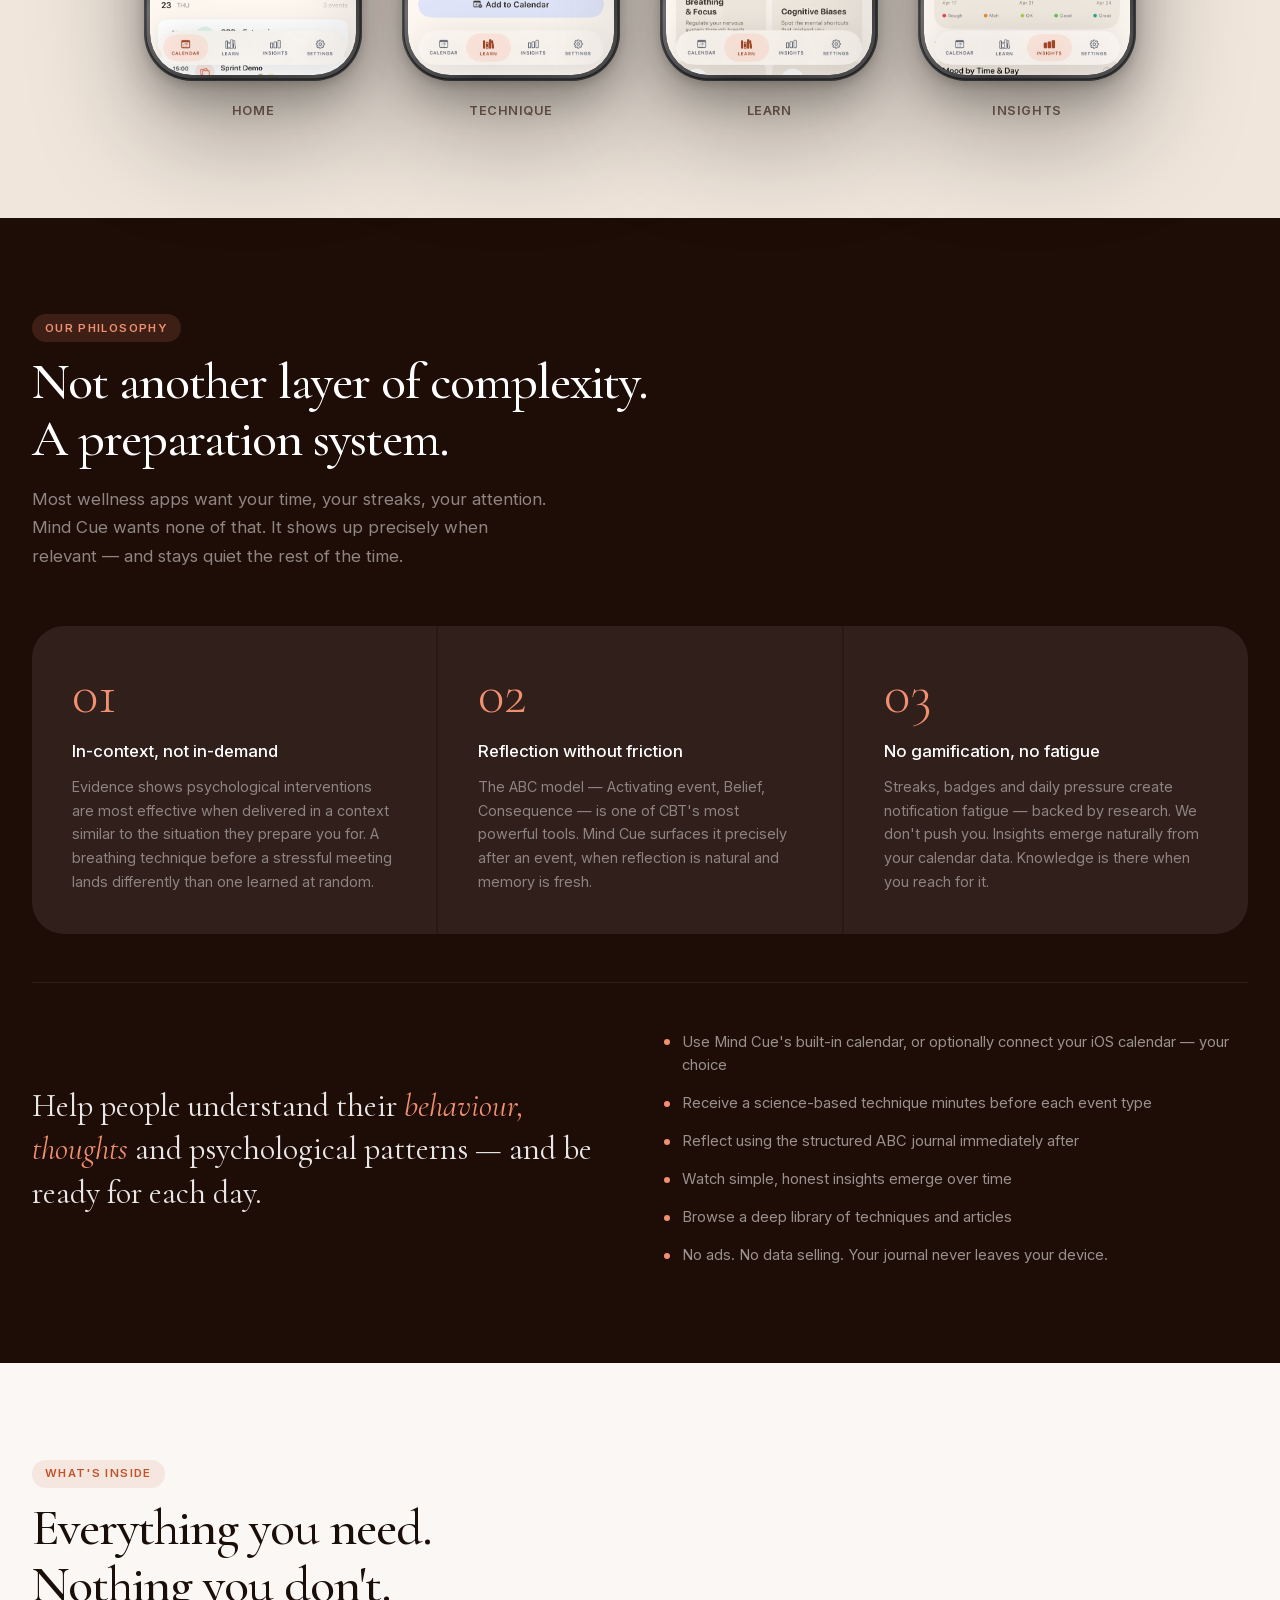
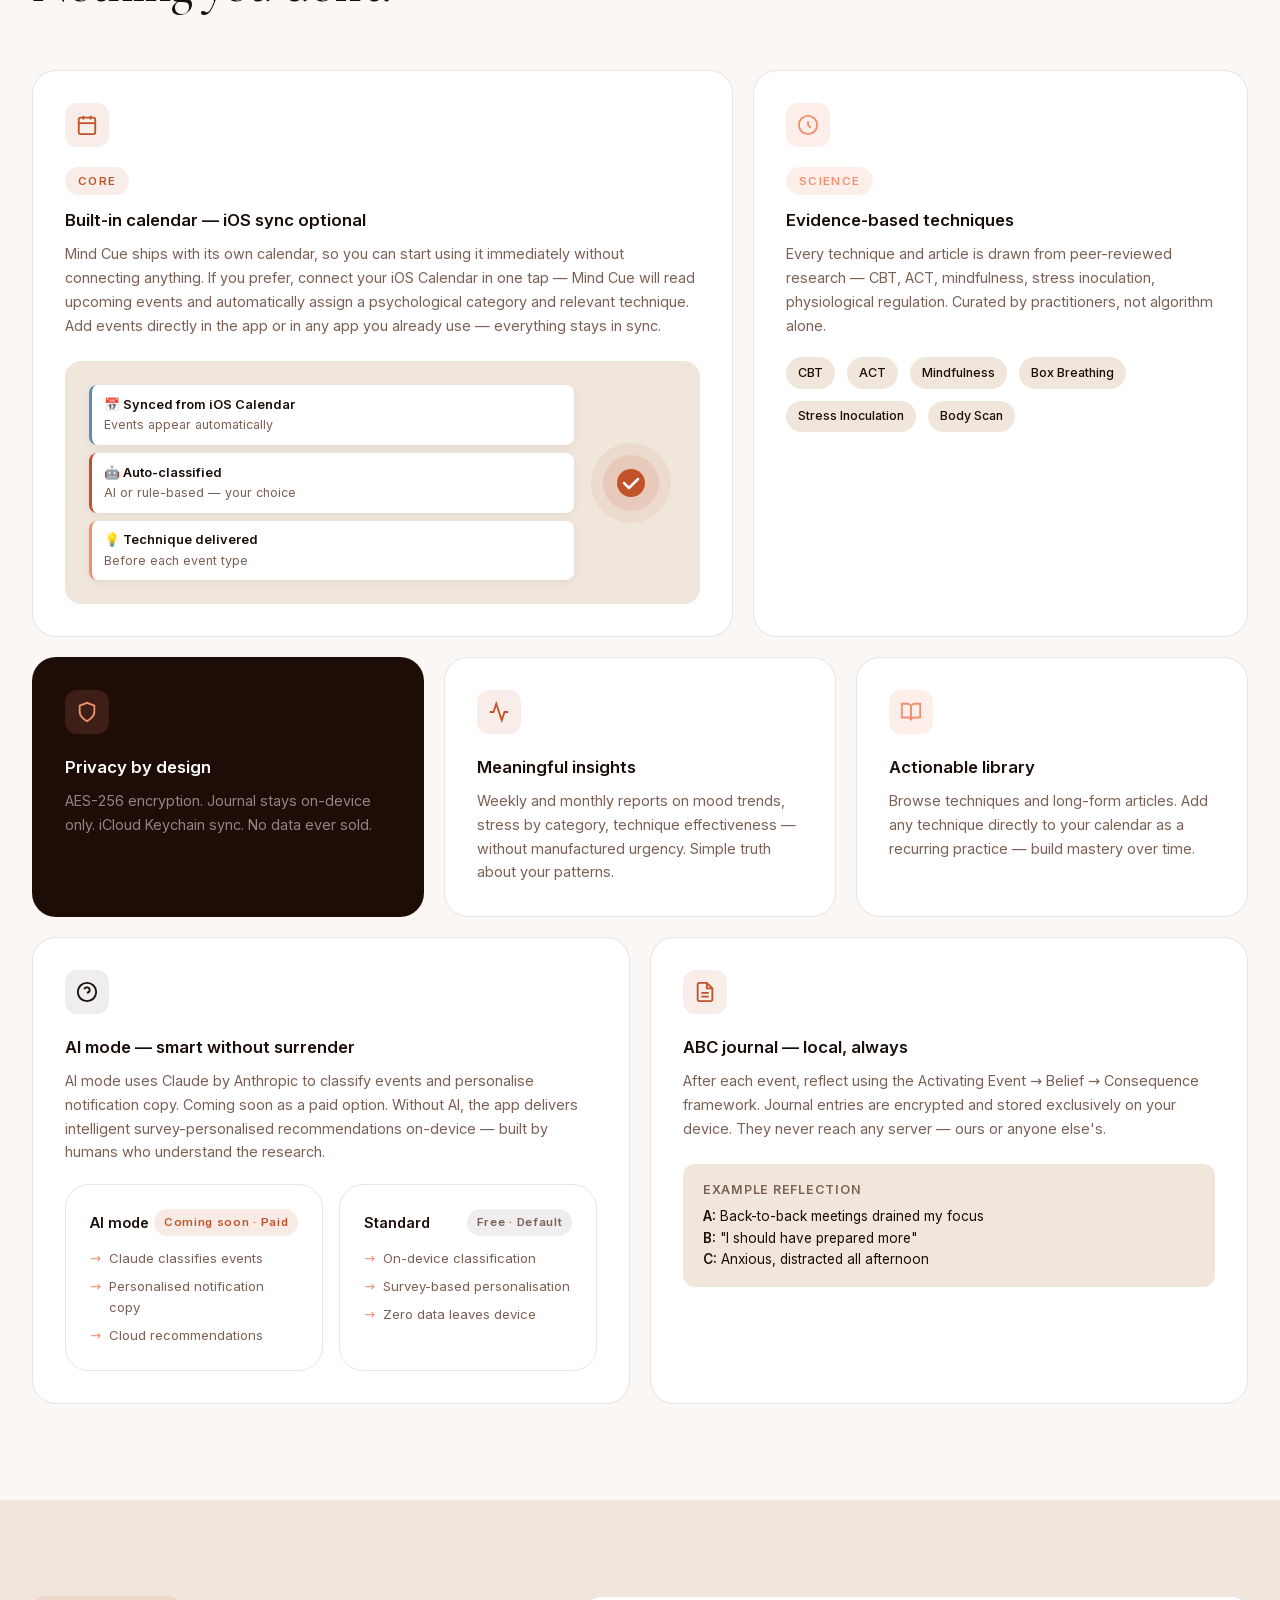
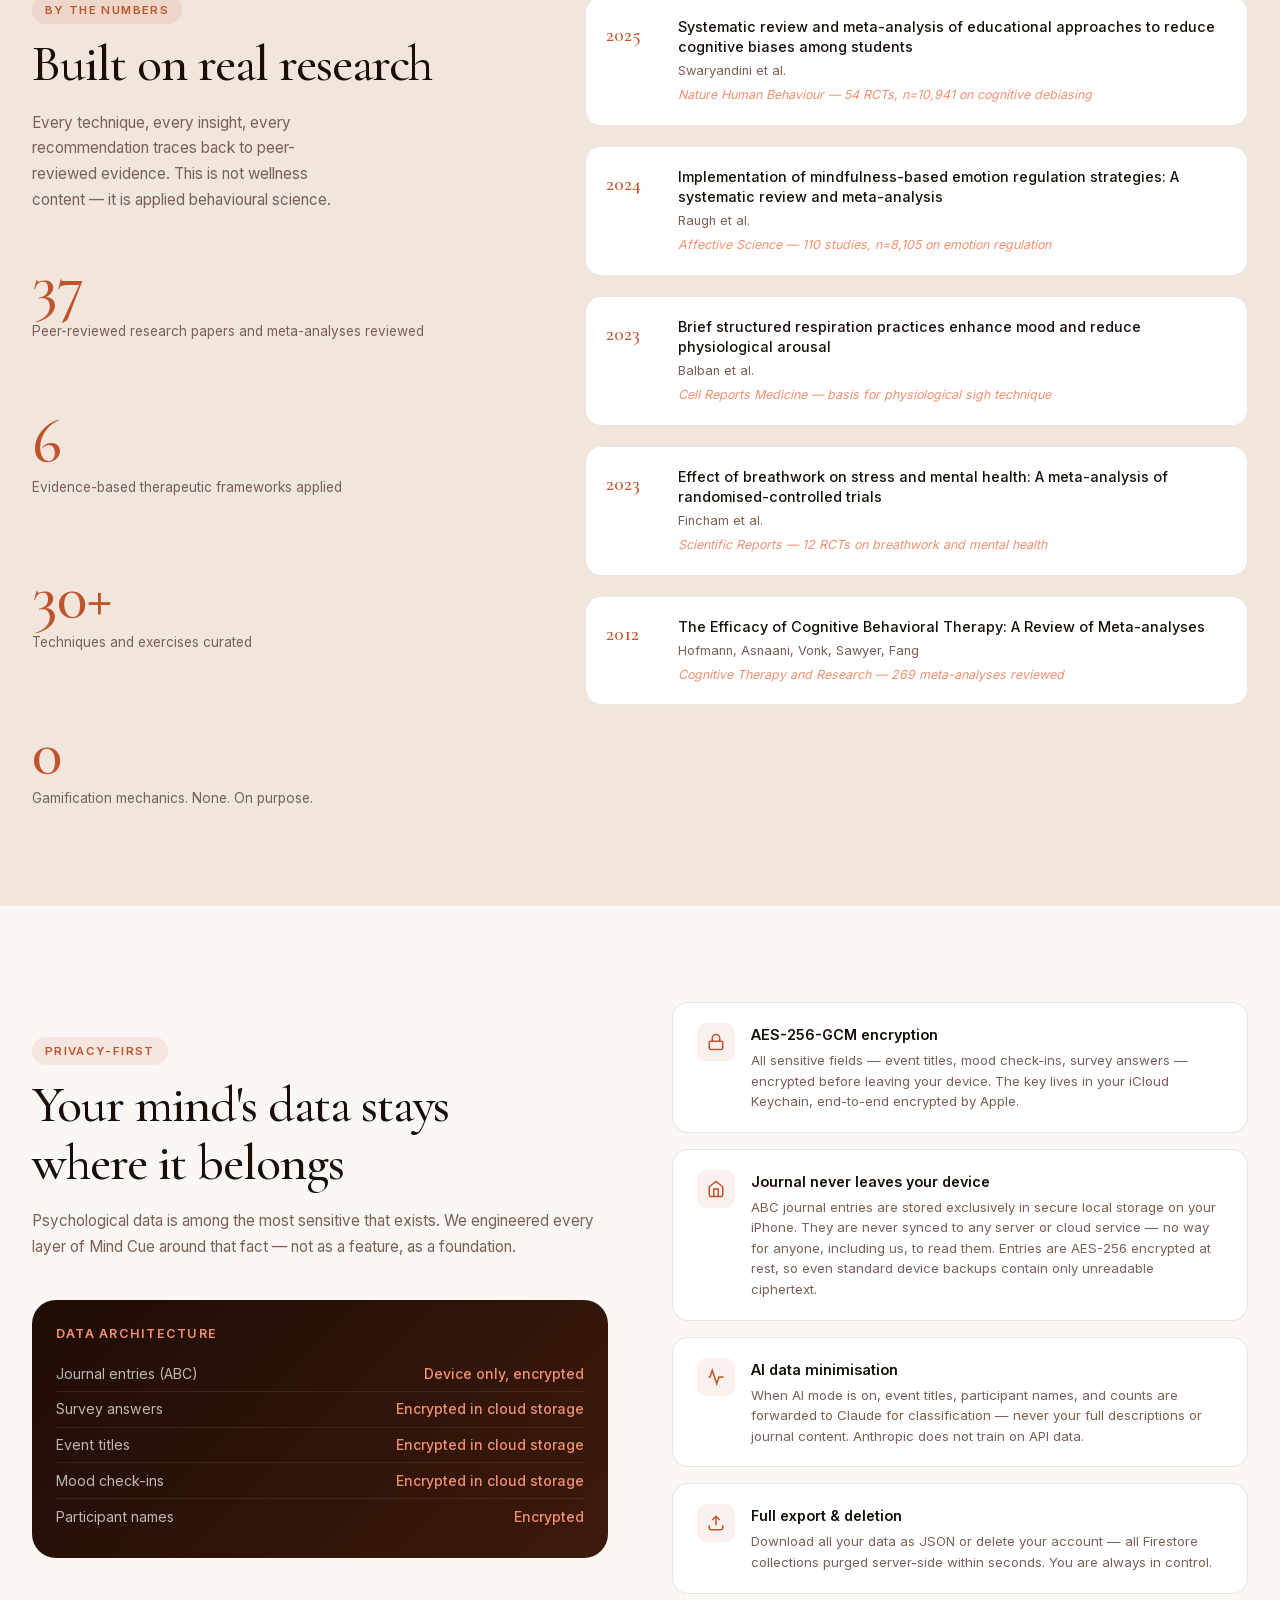
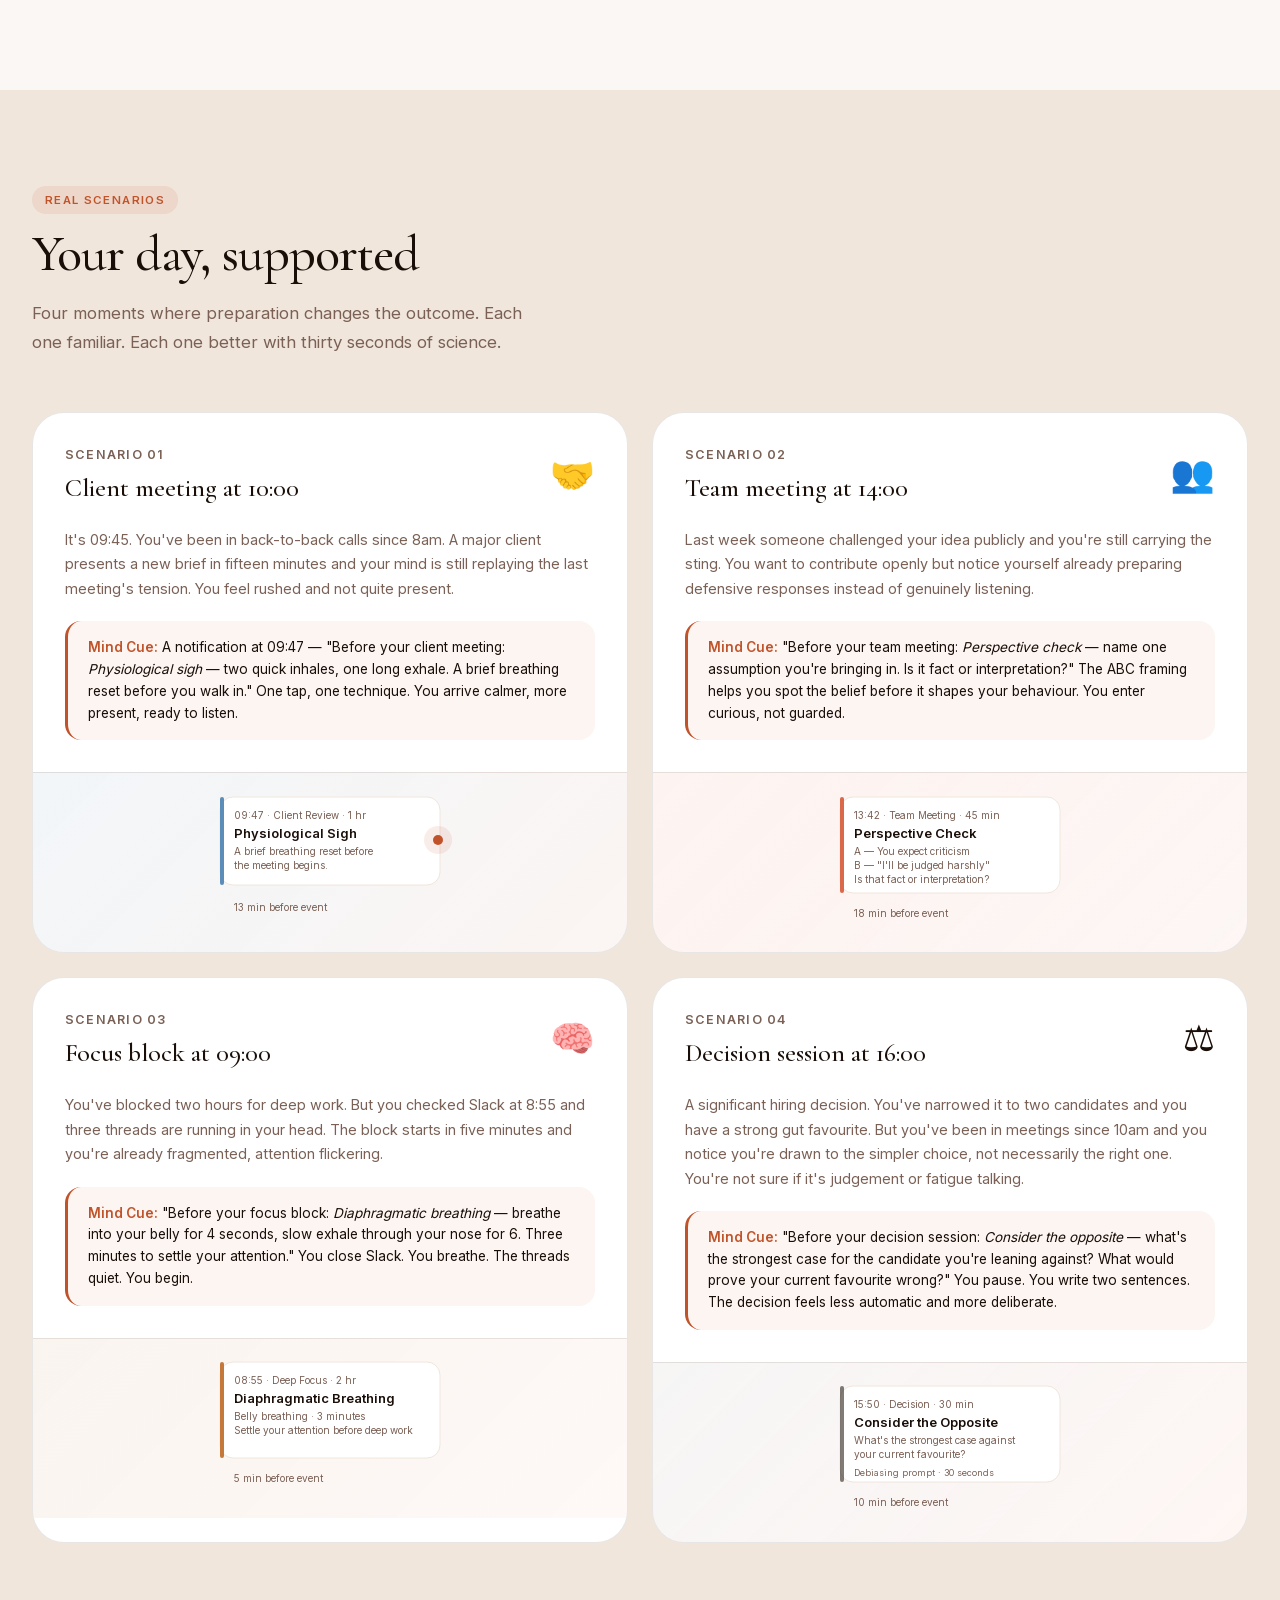
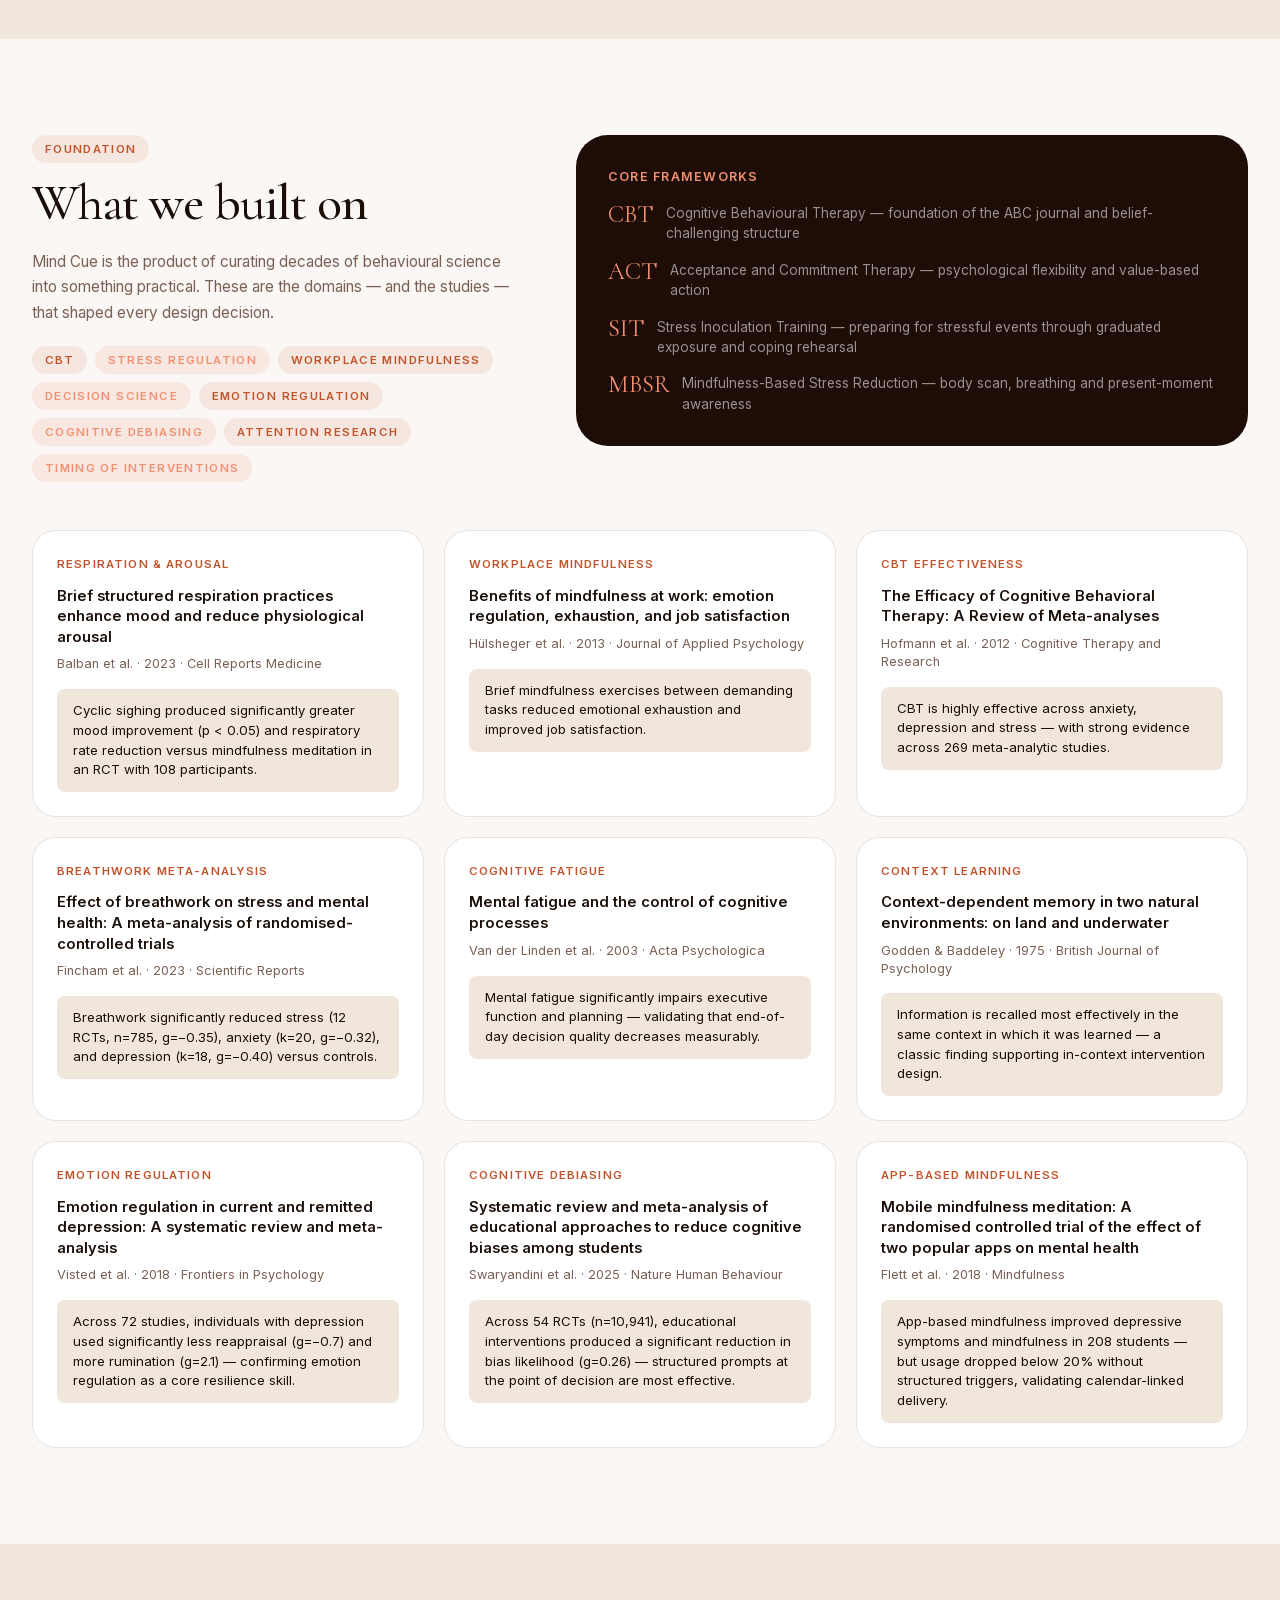
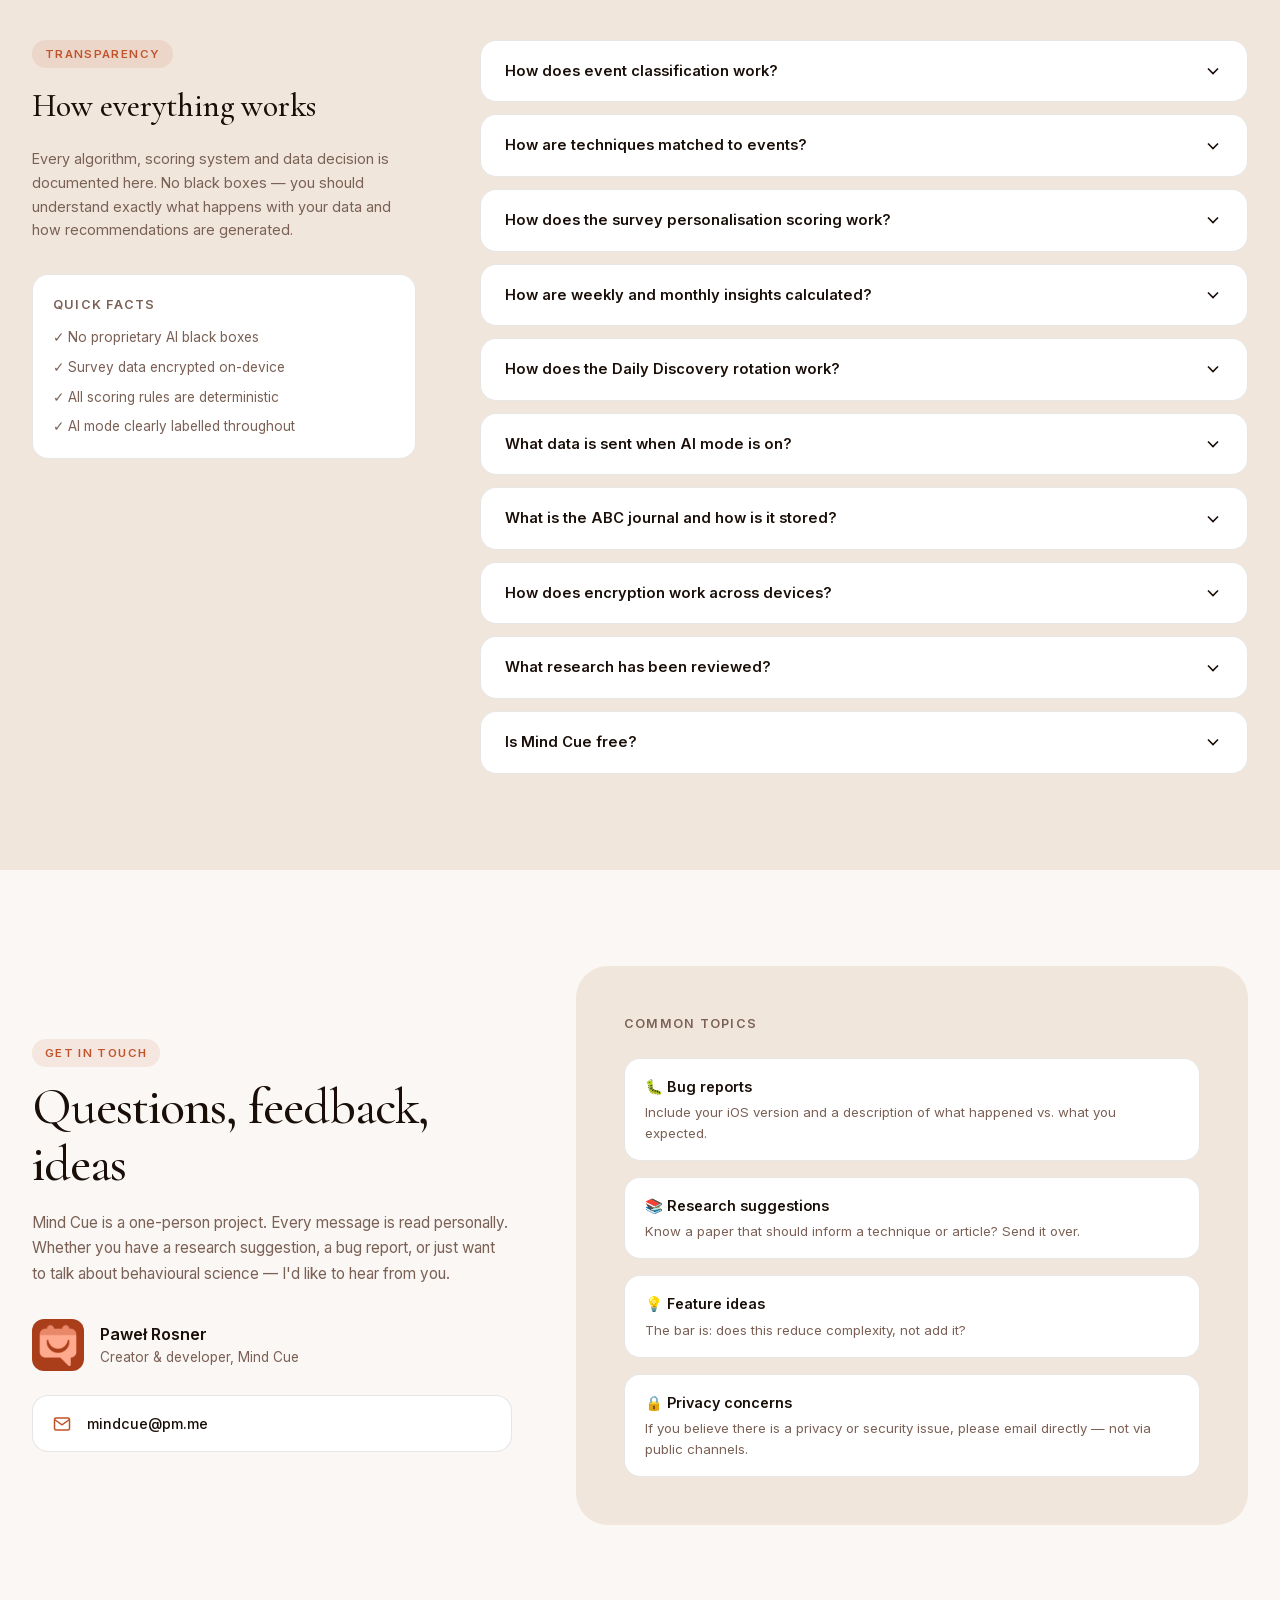
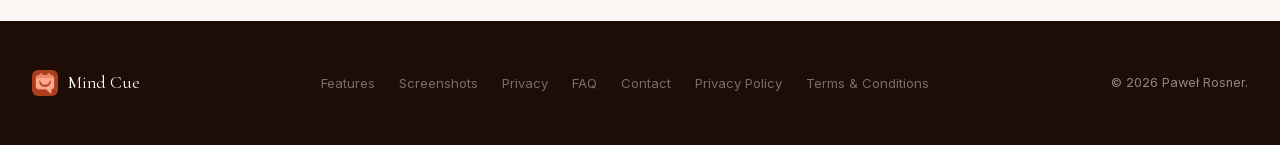
==== commit 61121390: "Fix cookie banner claim and privacy policy AI data disclosure - Cookie banner: replace absolute "No " ====
--- a/index.html
+++ b/index.html
@@ -622,7 +622,7 @@
 <div class="cookie-banner" id="cookieBanner">
   <div class="cookie-banner__body">
     <p class="cookie-banner__text">
-      This site stores a single local preference to remember you dismissed this notice. No cookies, no tracking, no analytics. <a href="#" onclick="toggleCookieDetails(event)" id="cookieMoreLink">Learn more ↓</a>
+      We set no tracking or analytics cookies. This site is hosted on GitHub Pages, which may set standard hosting cookies outside our control. <a href="#" onclick="toggleCookieDetails(event)" id="cookieMoreLink">Learn more ↓</a>
     </p>
     <div class="cookie-banner__details" id="cookieDetails" hidden>
       <p>This site uses only essential cookies required for basic functionality — specifically, remembering your cookie banner choice so you're not asked again. We do not use analytics cookies, advertising cookies, tracking pixels, or any form of profiling. No data about your visit is collected, stored, or shared with third parties.</p>
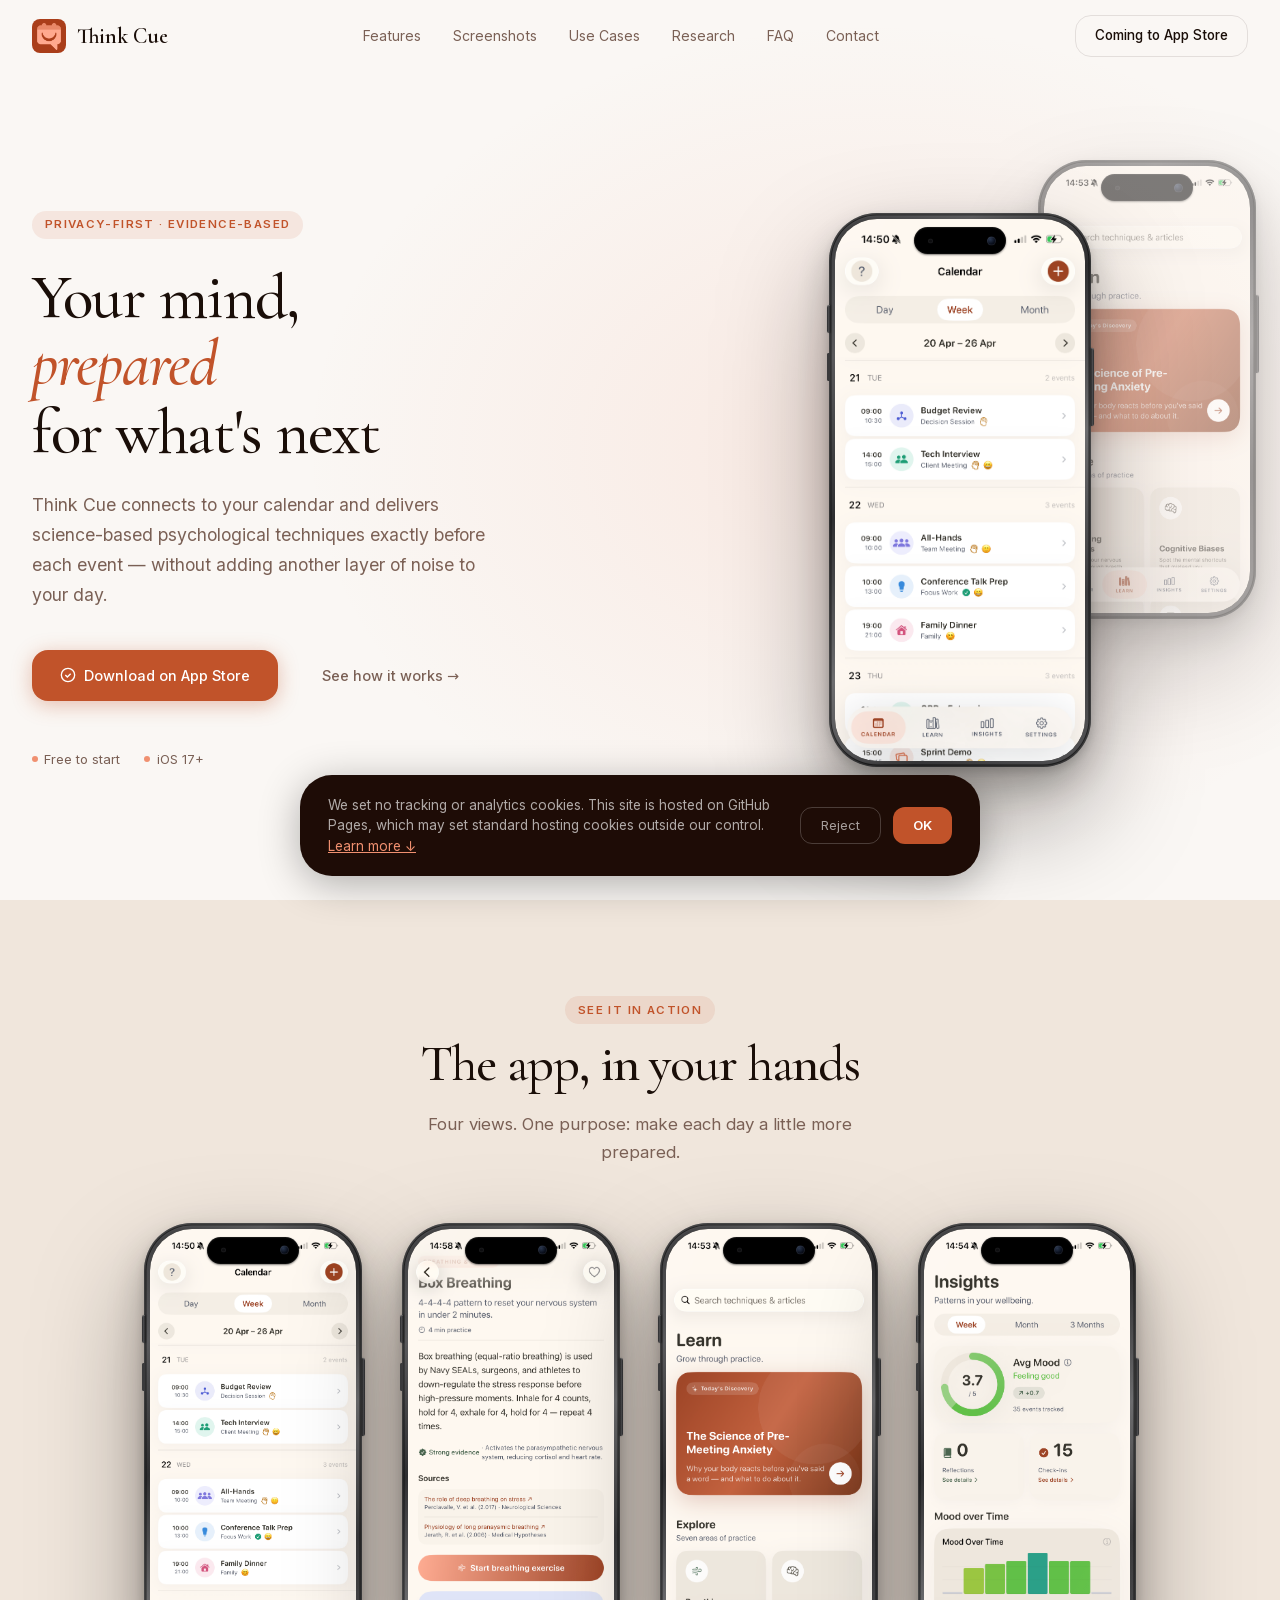
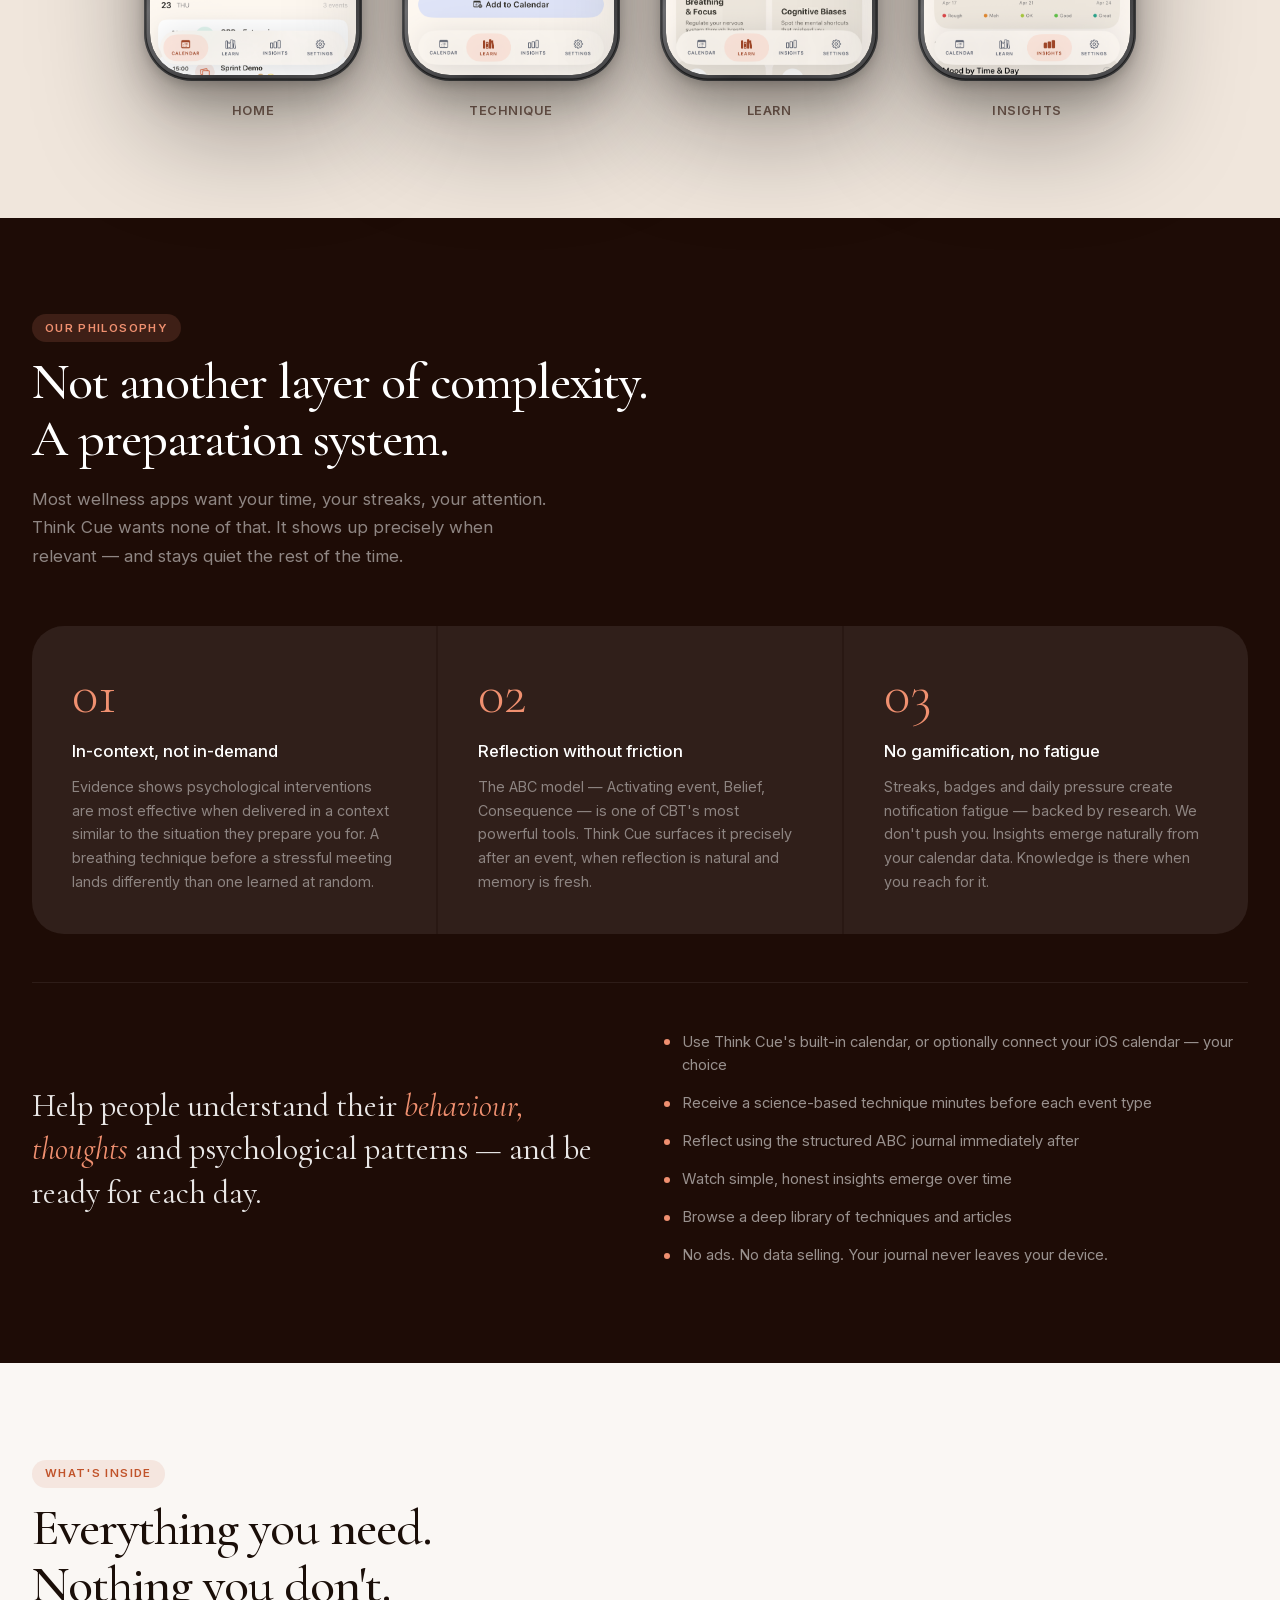
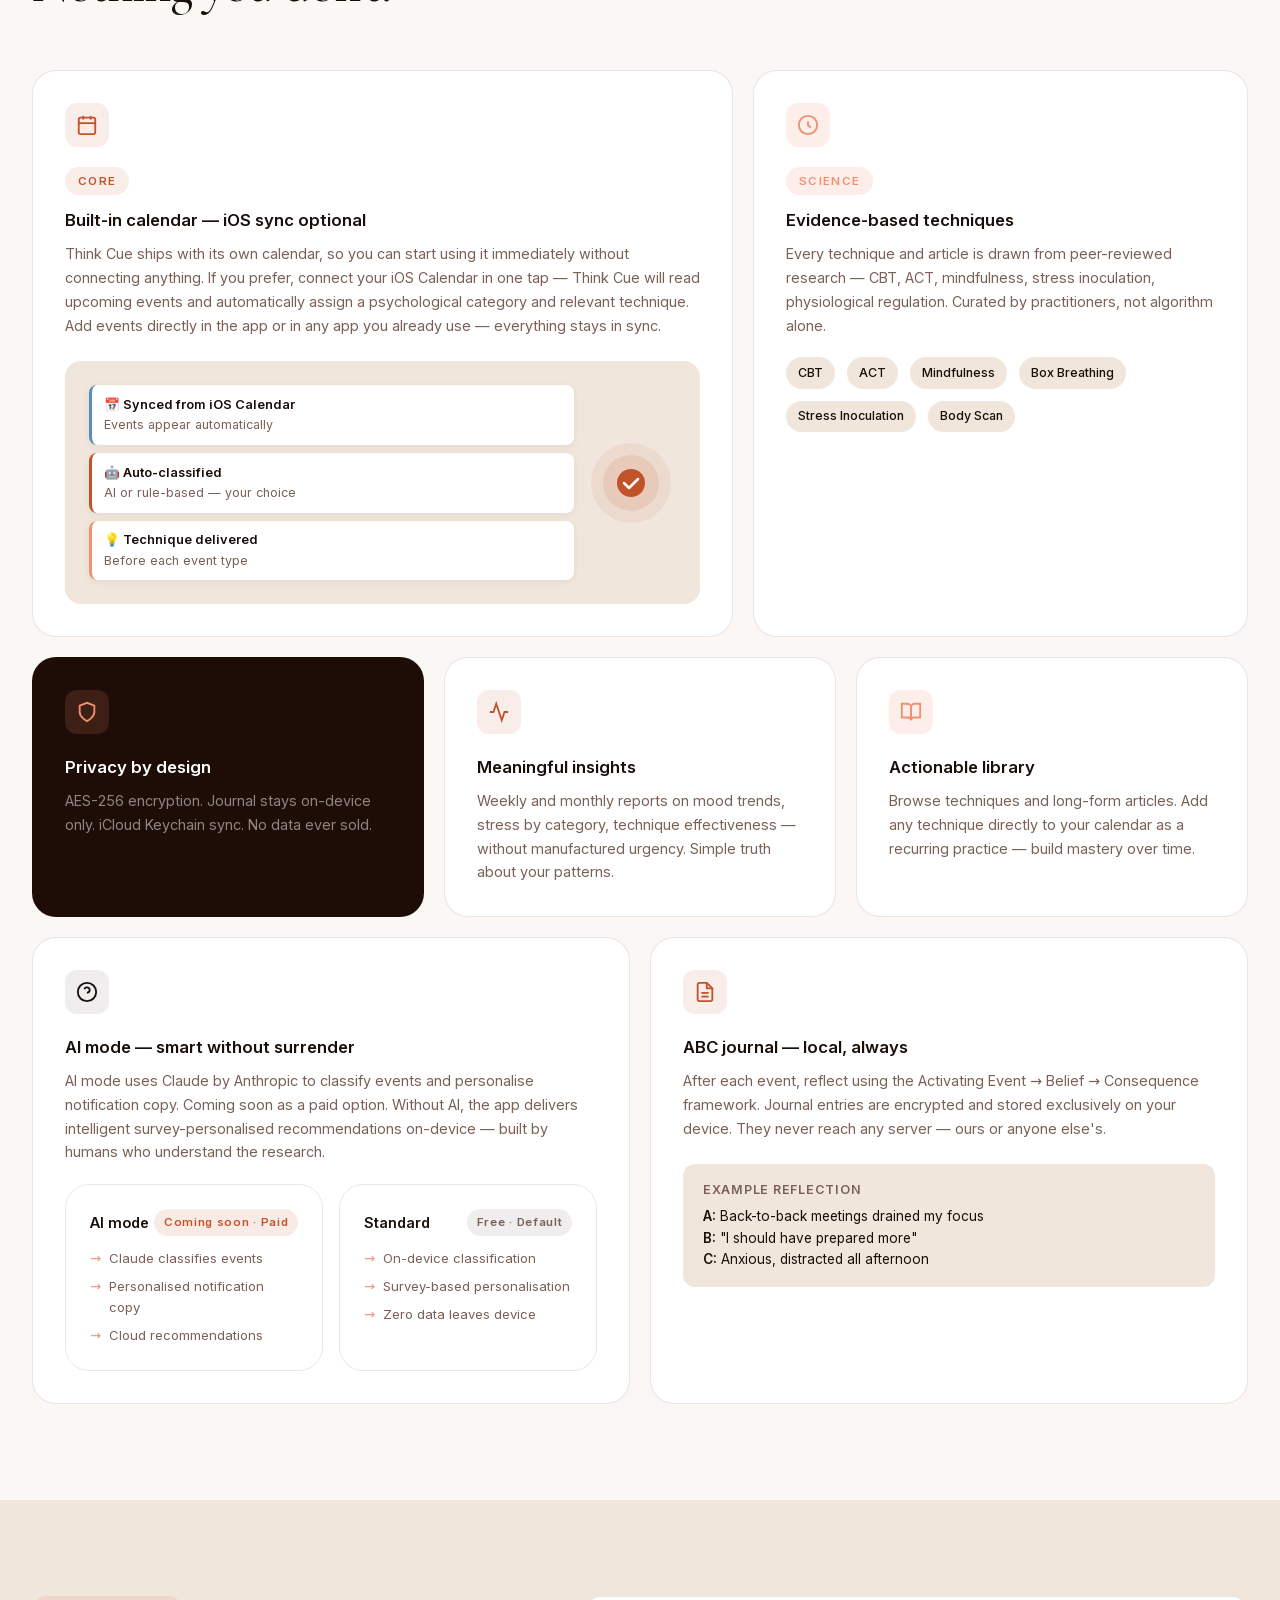
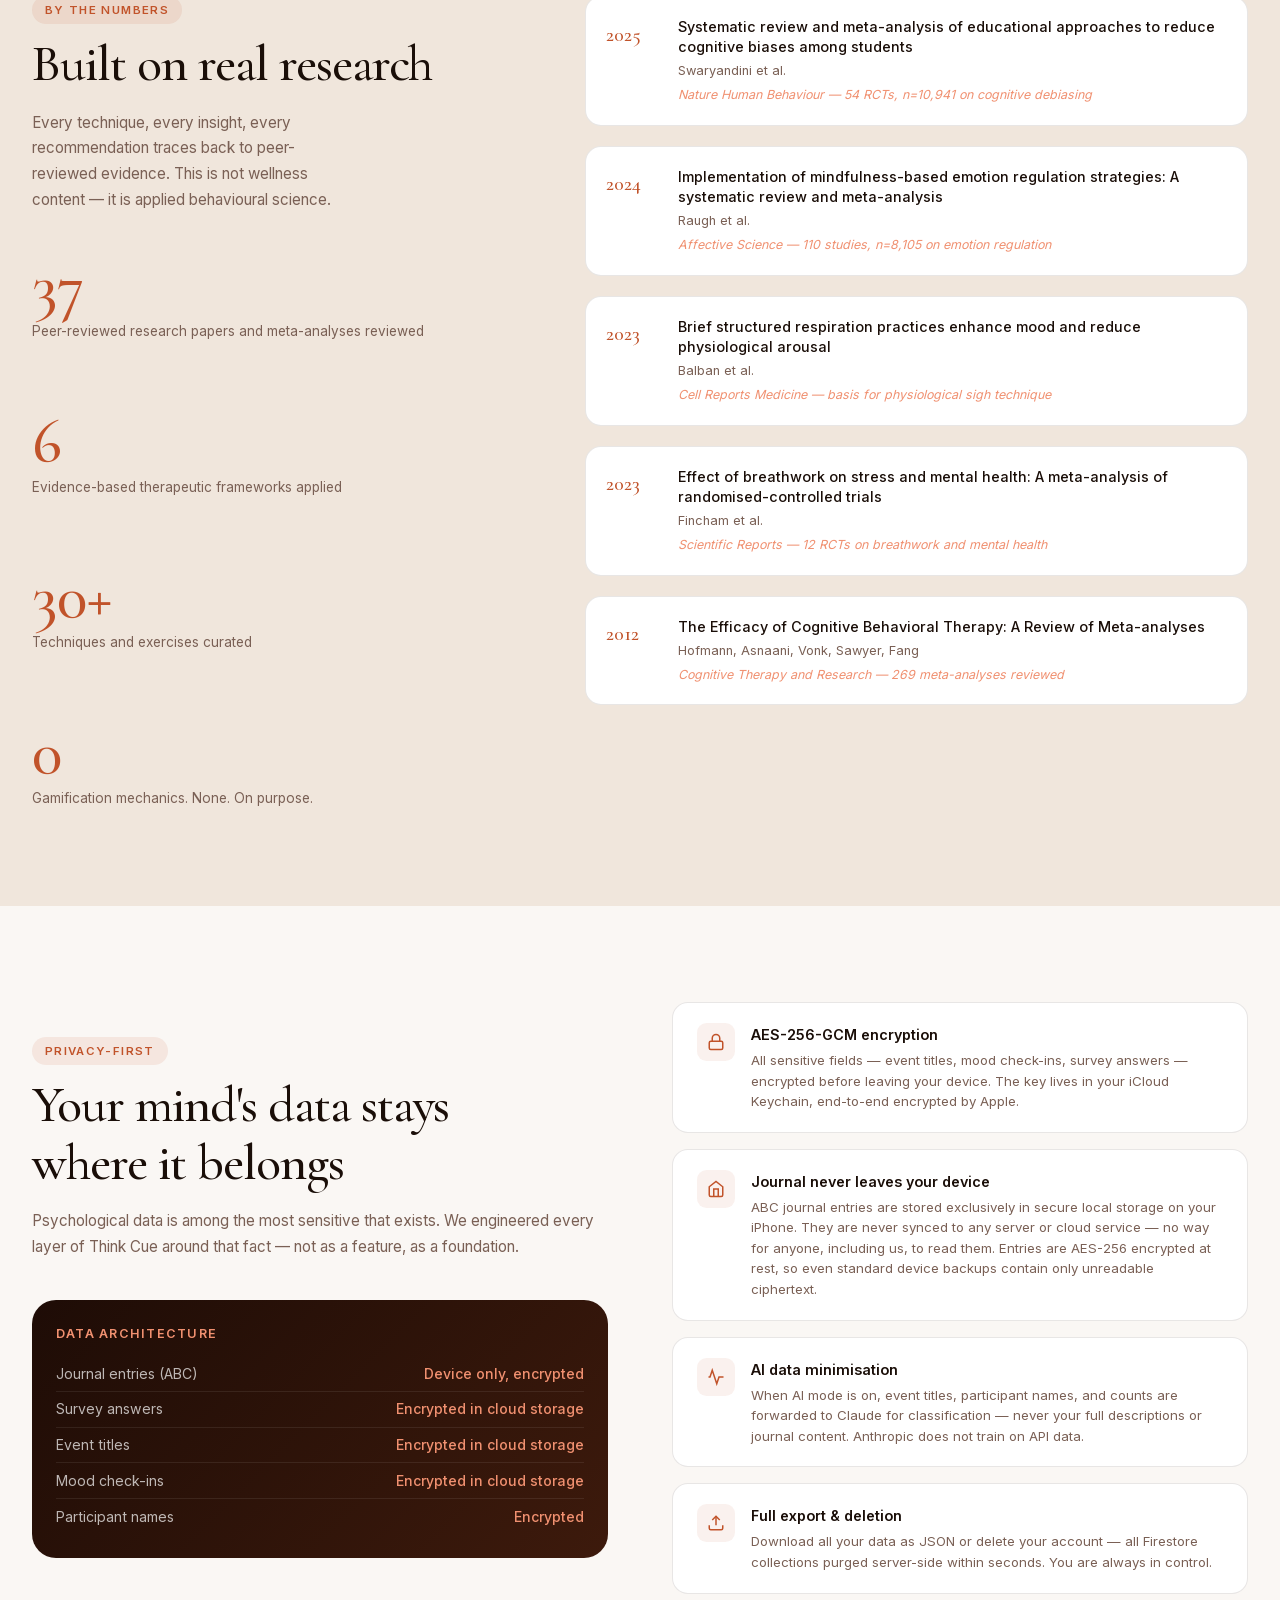
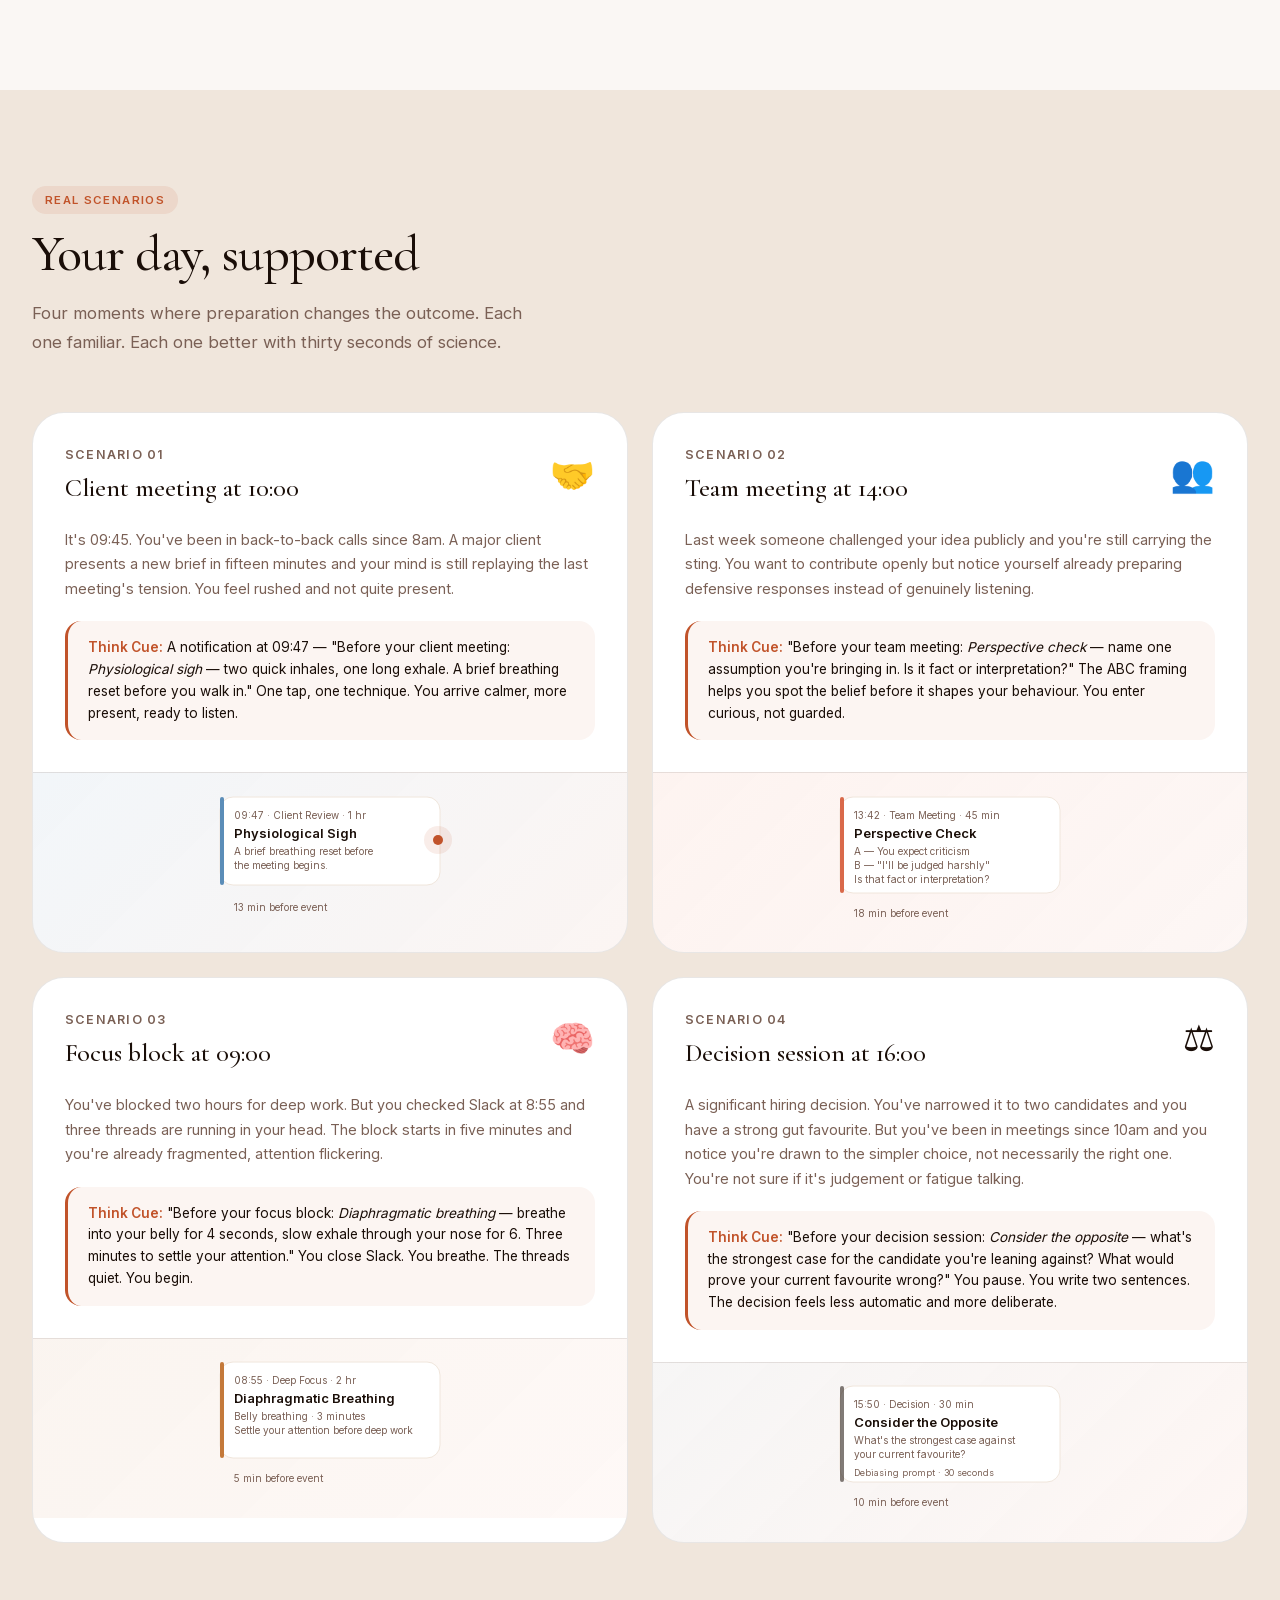
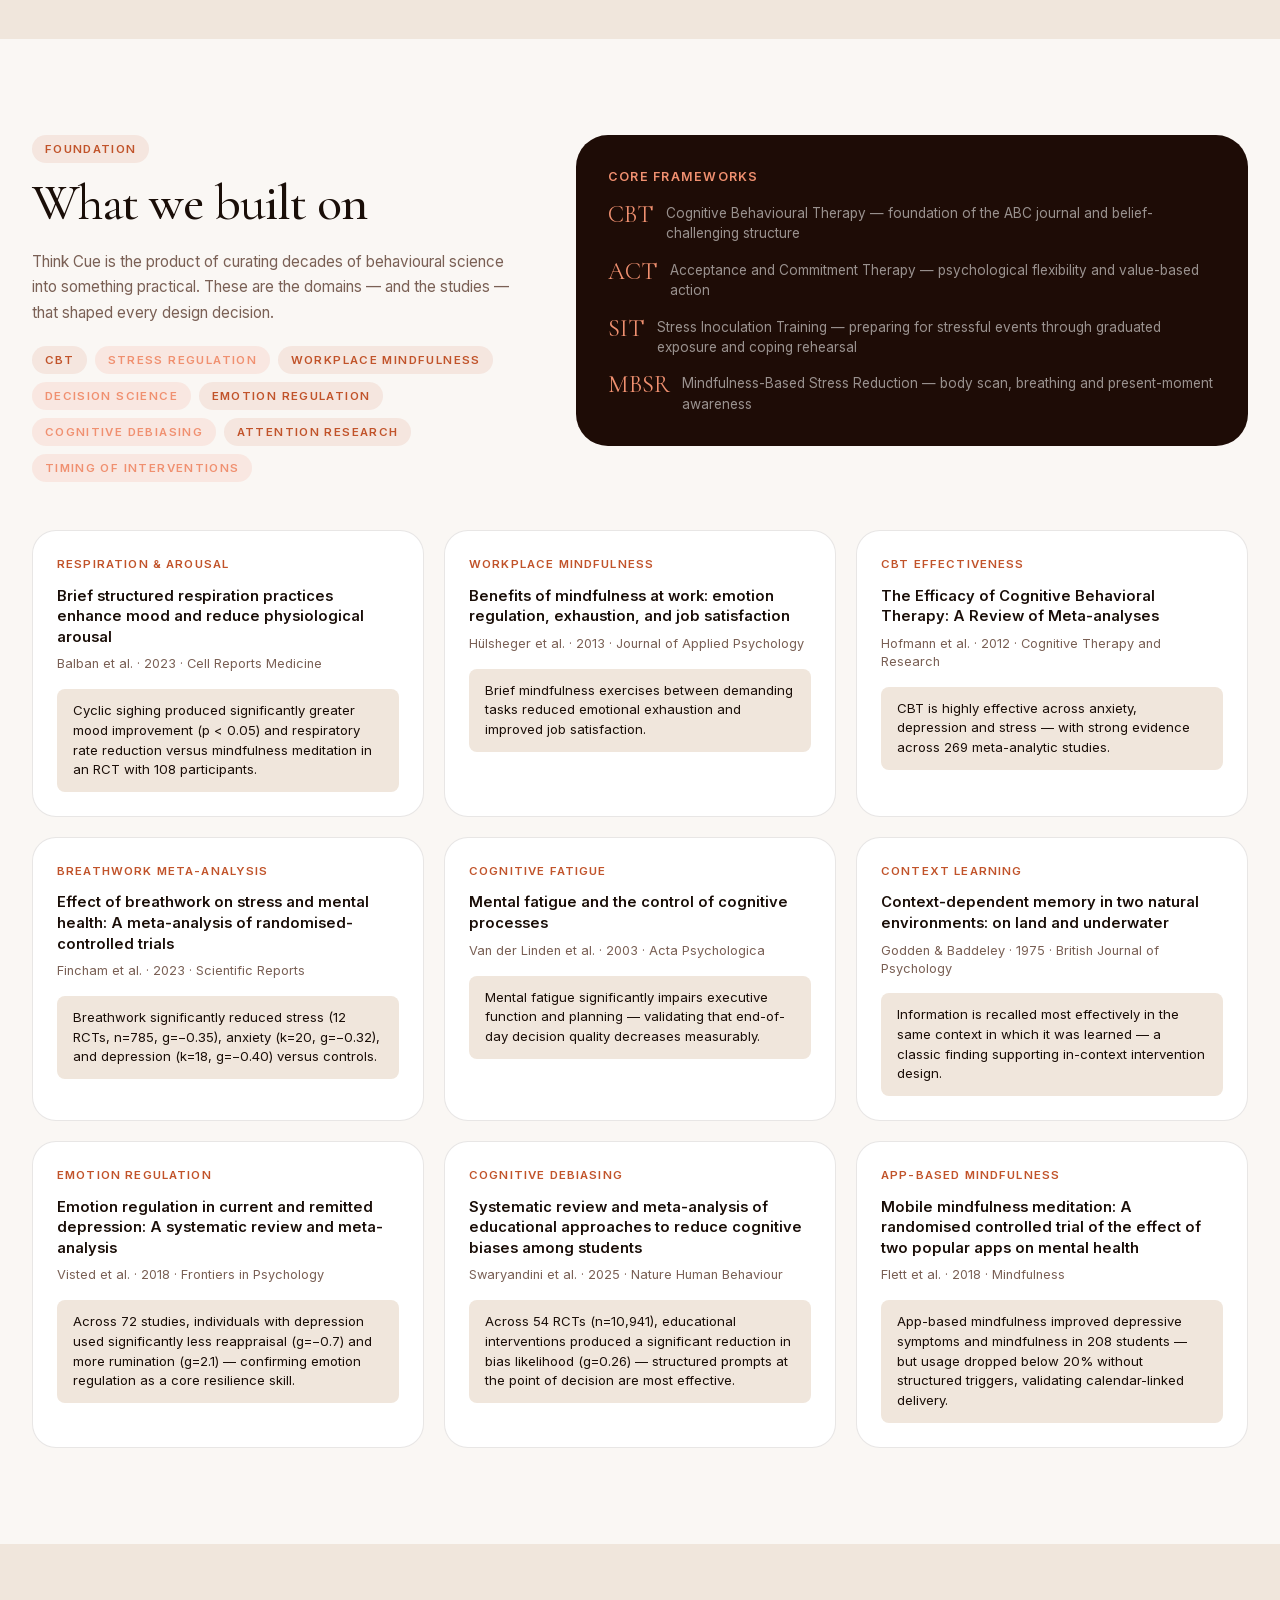
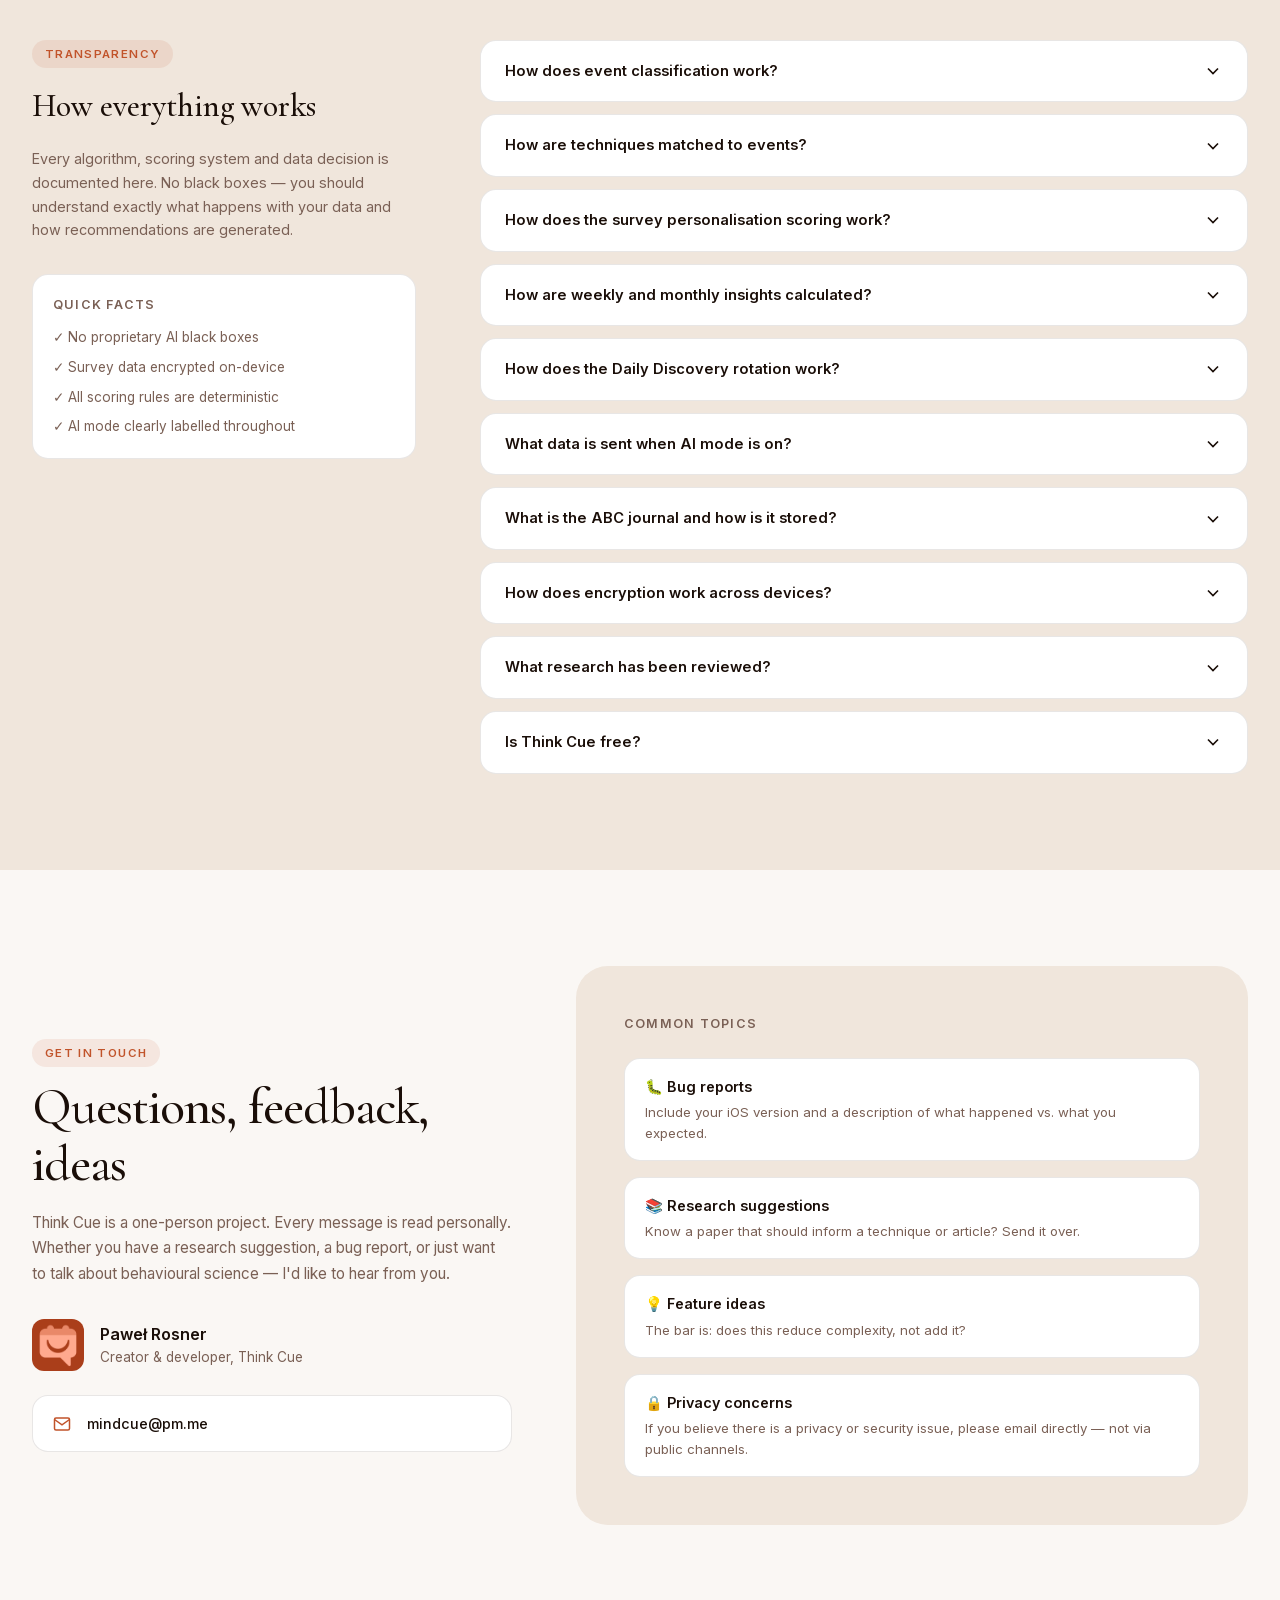
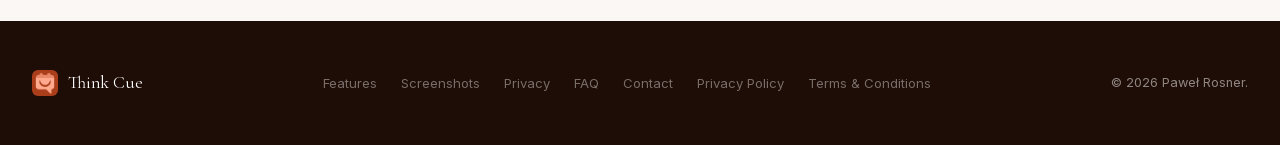
==== commit c80b2bf3: "Rename app: Mind Cue → Think Cue Update all user-visible strings, page titles, and back-links across" ====
--- a/index.html
+++ b/index.html
@@ -3,8 +3,8 @@
 <head>
   <meta charset="UTF-8">
   <meta name="viewport" content="width=device-width, initial-scale=1.0">
-  <title>Mind Cue — Prepare your mind for what's next</title>
-  <meta name="description" content="Mind Cue connects to your calendar and delivers science-based psychological techniques exactly when you need them. Private, evidence-based.">
+  <title>Think Cue — Prepare your mind for what's next</title>
+  <meta name="description" content="Think Cue connects to your calendar and delivers science-based psychological techniques exactly when you need them. Private, evidence-based.">
   <link rel="stylesheet" href="fonts/fonts.css">
   <style>
     /* ─── Design tokens — extracted from app icon ─────────────────── */
@@ -641,8 +641,8 @@
   <div class="container">
     <div class="nav__inner">
       <a href="#" class="nav__logo">
-        <img src="icon.jpg" alt="Mind Cue icon">
-        Mind Cue
+        <img src="icon.jpg" alt="Think Cue icon">
+        Think Cue
       </a>
       <ul class="nav__links">
         <li><a href="#features">Features</a></li>
@@ -681,7 +681,7 @@
       for what's next
     </h1>
     <p class="hero__sub">
-      Mind Cue connects to your calendar and delivers science-based psychological techniques exactly before each event — without adding another layer of noise to your day.
+      Think Cue connects to your calendar and delivers science-based psychological techniques exactly before each event — without adding another layer of noise to your day.
     </p>
     <div class="hero__actions">
       <a href="#" class="btn btn-primary">
@@ -812,7 +812,7 @@
     <div class="section__header">
       <span class="tag tag--lt">Our philosophy</span>
       <h2 class="section__title">Not another layer of complexity.<br>A preparation system.</h2>
-      <p class="section__sub">Most wellness apps want your time, your streaks, your attention. Mind Cue wants none of that. It shows up precisely when relevant — and stays quiet the rest of the time.</p>
+      <p class="section__sub">Most wellness apps want your time, your streaks, your attention. Think Cue wants none of that. It shows up precisely when relevant — and stays quiet the rest of the time.</p>
     </div>
     <div class="purpose-grid">
       <div class="purpose-card">
@@ -823,7 +823,7 @@
       <div class="purpose-card">
         <div class="purpose-card__num">02</div>
         <div class="purpose-card__title">Reflection without friction</div>
-        <p class="purpose-card__text">The ABC model — Activating event, Belief, Consequence — is one of CBT's most powerful tools. Mind Cue surfaces it precisely after an event, when reflection is natural and memory is fresh.</p>
+        <p class="purpose-card__text">The ABC model — Activating event, Belief, Consequence — is one of CBT's most powerful tools. Think Cue surfaces it precisely after an event, when reflection is natural and memory is fresh.</p>
       </div>
       <div class="purpose-card">
         <div class="purpose-card__num">03</div>
@@ -836,7 +836,7 @@
         Help people understand their <em>behaviour, thoughts</em> and psychological patterns — and be ready for each day.
       </h3>
       <ul class="purpose-statement__list">
-        <li>Use Mind Cue's built-in calendar, or optionally connect your iOS calendar — your choice</li>
+        <li>Use Think Cue's built-in calendar, or optionally connect your iOS calendar — your choice</li>
         <li>Receive a science-based technique minutes before each event type</li>
         <li>Reflect using the structured ABC journal immediately after</li>
         <li>Watch simple, honest insights emerge over time</li>
@@ -863,7 +863,7 @@
         </div>
         <span class="tag" style="margin-bottom:.75rem">Core</span>
         <h3 class="feat__title">Built-in calendar — iOS sync optional</h3>
-        <p class="feat__text">Mind Cue ships with its own calendar, so you can start using it immediately without connecting anything. If you prefer, connect your iOS Calendar in one tap — Mind Cue will read upcoming events and automatically assign a psychological category and relevant technique. Add events directly in the app or in any app you already use — everything stays in sync.</p>
+        <p class="feat__text">Think Cue ships with its own calendar, so you can start using it immediately without connecting anything. If you prefer, connect your iOS Calendar in one tap — Think Cue will read upcoming events and automatically assign a psychological category and relevant technique. Add events directly in the app or in any app you already use — everything stays in sync.</p>
         <div class="feat__visual" style="background:var(--sand);padding:1.5rem;display:flex;gap:.75rem;align-items:center;">
           <div style="flex:1;display:flex;flex-direction:column;gap:.5rem;">
             <div style="background:white;border-radius:.5rem;padding:.6rem .75rem;font-size:.78rem;border-left:3px solid #5B8DB8;box-shadow:0 2px 8px rgba(0,0,0,.06)"><strong style="display:block;font-size:.8rem">📅 Synced from iOS Calendar</strong><span style="color:var(--muted)">Events appear automatically</span></div>
@@ -1053,7 +1053,7 @@
       <div>
         <span class="tag">Privacy-first</span>
         <h2 class="section__title" style="margin-top:.75rem">Your mind's data stays<br>where it belongs</h2>
-        <p style="font-size:.95rem;color:var(--muted);line-height:1.7;margin-top:1rem;">Psychological data is among the most sensitive that exists. We engineered every layer of Mind Cue around that fact — not as a feature, as a foundation.</p>
+        <p style="font-size:.95rem;color:var(--muted);line-height:1.7;margin-top:1rem;">Psychological data is among the most sensitive that exists. We engineered every layer of Think Cue around that fact — not as a feature, as a foundation.</p>
         <div style="margin-top:2.5rem;padding:1.5rem;border-radius:var(--r-lg);background:linear-gradient(135deg,var(--dark),#3D1A0C);color:white;">
           <div style="font-size:.78rem;font-weight:600;letter-spacing:.1em;text-transform:uppercase;color:var(--brand-lt);margin-bottom:.75rem">Data architecture</div>
           <div style="font-size:.88rem;line-height:1.8;color:rgba(255,255,255,.7)">
@@ -1118,7 +1118,7 @@
         </div>
         <div class="usecase-card__body">
           <p class="usecase-card__narrative">It's 09:45. You've been in back-to-back calls since 8am. A major client presents a new brief in fifteen minutes and your mind is still replaying the last meeting's tension. You feel rushed and not quite present.</p>
-          <div class="usecase-card__solution"><strong>Mind Cue:</strong> A notification at 09:47 — "Before your client meeting: <em>Physiological sigh</em> — two quick inhales, one long exhale. A brief breathing reset before you walk in." One tap, one technique. You arrive calmer, more present, ready to listen.</div>
+          <div class="usecase-card__solution"><strong>Think Cue:</strong> A notification at 09:47 — "Before your client meeting: <em>Physiological sigh</em> — two quick inhales, one long exhale. A brief breathing reset before you walk in." One tap, one technique. You arrive calmer, more present, ready to listen.</div>
         </div>
         <div class="usecase-card__visual" style="background:linear-gradient(135deg,rgba(91,141,184,.08),rgba(193,83,42,.06));display:flex;align-items:center;justify-content:center;">
           <svg width="280" height="160" viewBox="0 0 280 160">
@@ -1142,7 +1142,7 @@
         </div>
         <div class="usecase-card__body">
           <p class="usecase-card__narrative">Last week someone challenged your idea publicly and you're still carrying the sting. You want to contribute openly but notice yourself already preparing defensive responses instead of genuinely listening.</p>
-          <div class="usecase-card__solution"><strong>Mind Cue:</strong> "Before your team meeting: <em>Perspective check</em> — name one assumption you're bringing in. Is it fact or interpretation?" The ABC framing helps you spot the belief before it shapes your behaviour. You enter curious, not guarded.</div>
+          <div class="usecase-card__solution"><strong>Think Cue:</strong> "Before your team meeting: <em>Perspective check</em> — name one assumption you're bringing in. Is it fact or interpretation?" The ABC framing helps you spot the belief before it shapes your behaviour. You enter curious, not guarded.</div>
         </div>
         <div class="usecase-card__visual" style="background:linear-gradient(135deg,rgba(240,144,112,.10),rgba(217,105,74,.06));display:flex;align-items:center;justify-content:center;">
           <svg width="280" height="160" viewBox="0 0 280 160">
@@ -1165,7 +1165,7 @@
         </div>
         <div class="usecase-card__body">
           <p class="usecase-card__narrative">You've blocked two hours for deep work. But you checked Slack at 8:55 and three threads are running in your head. The block starts in five minutes and you're already fragmented, attention flickering.</p>
-          <div class="usecase-card__solution"><strong>Mind Cue:</strong> "Before your focus block: <em>Diaphragmatic breathing</em> — breathe into your belly for 4 seconds, slow exhale through your nose for 6. Three minutes to settle your attention." You close Slack. You breathe. The threads quiet. You begin.</div>
+          <div class="usecase-card__solution"><strong>Think Cue:</strong> "Before your focus block: <em>Diaphragmatic breathing</em> — breathe into your belly for 4 seconds, slow exhale through your nose for 6. Three minutes to settle your attention." You close Slack. You breathe. The threads quiet. You begin.</div>
         </div>
         <div class="usecase-card__visual" style="background:linear-gradient(135deg,rgba(196,121,58,.08),rgba(240,144,112,.06));display:flex;align-items:center;justify-content:center;">
           <svg width="280" height="160" viewBox="0 0 280 160">
@@ -1187,7 +1187,7 @@
         </div>
         <div class="usecase-card__body">
           <p class="usecase-card__narrative">A significant hiring decision. You've narrowed it to two candidates and you have a strong gut favourite. But you've been in meetings since 10am and you notice you're drawn to the simpler choice, not necessarily the right one. You're not sure if it's judgement or fatigue talking.</p>
-          <div class="usecase-card__solution"><strong>Mind Cue:</strong> "Before your decision session: <em>Consider the opposite</em> — what's the strongest case for the candidate you're leaning against? What would prove your current favourite wrong?" You pause. You write two sentences. The decision feels less automatic and more deliberate.</div>
+          <div class="usecase-card__solution"><strong>Think Cue:</strong> "Before your decision session: <em>Consider the opposite</em> — what's the strongest case for the candidate you're leaning against? What would prove your current favourite wrong?" You pause. You write two sentences. The decision feels less automatic and more deliberate.</div>
         </div>
         <div class="usecase-card__visual" style="background:linear-gradient(135deg,rgba(30,12,6,.04),rgba(240,144,112,.08));display:flex;align-items:center;justify-content:center;">
           <svg width="280" height="160" viewBox="0 0 280 160">
@@ -1214,7 +1214,7 @@
       <div>
         <span class="tag">Foundation</span>
         <h2 class="section__title" style="margin-top:.75rem">What we built on</h2>
-        <p style="font-size:.95rem;color:var(--muted);line-height:1.7;margin-top:1rem;">Mind Cue is the product of curating decades of behavioural science into something practical. These are the domains — and the studies — that shaped every design decision.</p>
+        <p style="font-size:.95rem;color:var(--muted);line-height:1.7;margin-top:1rem;">Think Cue is the product of curating decades of behavioural science into something practical. These are the domains — and the studies — that shaped every design decision.</p>
         <div style="display:flex;flex-wrap:wrap;gap:.5rem;margin-top:1.25rem;">
           <span class="tag">CBT</span>
           <span class="tag tag--lt">Stress Regulation</span>
@@ -1423,11 +1423,11 @@
             <svg class="accordion-chevron" viewBox="0 0 24 24" fill="none" stroke="currentColor" stroke-width="2"><polyline points="6 9 12 15 18 9"/></svg>
           </button>
           <div class="accordion-body"><div class="accordion-body-inner">
-            <p>Mind Cue uses <strong>AES-256-GCM</strong> (authenticated encryption — any tampering with ciphertext is detectable). A 256-bit symmetric key is generated on first launch and stored in your <strong>iCloud Keychain</strong>. This means the key is:</p>
+            <p>Think Cue uses <strong>AES-256-GCM</strong> (authenticated encryption — any tampering with ciphertext is detectable). A 256-bit symmetric key is generated on first launch and stored in your <strong>iCloud Keychain</strong>. This means the key is:</p>
             <p>· End-to-end encrypted by Apple before leaving your device<br>
             · Automatically synced to all your Apple devices via iCloud Keychain<br>
             · Restored automatically on reinstall if iCloud is signed in<br>
-            · Never visible to Mind Cue or any third party</p>
+            · Never visible to Think Cue or any third party</p>
             <p>Journal entries do not sync across devices by design — privacy over convenience for the most sensitive data.</p>
           </div></div>
         </div>
@@ -1438,7 +1438,7 @@
             <svg class="accordion-chevron" viewBox="0 0 24 24" fill="none" stroke="currentColor" stroke-width="2"><polyline points="6 9 12 15 18 9"/></svg>
           </button>
           <div class="accordion-body"><div class="accordion-body-inner">
-            <p>Every technique, article, and recommendation in Mind Cue traces back to peer-reviewed research. Below is the full list of studies reviewed, formatted in APA 7th edition style. This list is updated as new evidence is incorporated.</p>
+            <p>Every technique, article, and recommendation in Think Cue traces back to peer-reviewed research. Below is the full list of studies reviewed, formatted in APA 7th edition style. This list is updated as new evidence is incorporated.</p>
             <div style="font-size:.82rem;line-height:1.8;color:var(--text);margin-top:1rem;">
               <p style="padding-left:2em;text-indent:-2em;margin-bottom:.5rem;">Acciarini, C., Brunetta, F., &amp; Bonfiglioli, R. (2020). Cognitive biases and decision-making strategies in times of change: A systematic literature review. <em>Management Decision</em>, <em>59</em>(3), 638–652.</p>
               <p style="padding-left:2em;text-indent:-2em;margin-bottom:.5rem;">Balban, M. Y., Neri, E., Kogon, M. M., Weed, L., Nourber, B., Jo, B., Holl, G., Zeitzer, J. M., Spiegel, D., &amp; Huberman, A. D. (2023). Brief structured respiration practices enhance mood and reduce physiological arousal. <em>Cell Reports Medicine</em>, <em>4</em>(1), 100895.</p>
@@ -1484,13 +1484,13 @@
 
         <div class="accordion-item">
           <button class="accordion-trigger" aria-expanded="false">
-            <span class="accordion-q">Is Mind Cue free?</span>
+            <span class="accordion-q">Is Think Cue free?</span>
             <svg class="accordion-chevron" viewBox="0 0 24 24" fill="none" stroke="currentColor" stroke-width="2"><polyline points="6 9 12 15 18 9"/></svg>
           </button>
           <div class="accordion-body"><div class="accordion-body-inner">
             <p>The core app is free — calendar sync, all techniques, the ABC journal, insights, and the full article library.</p>
             <p>AI-powered features (smart event classification, personalised notification copy, and AI-driven technique recommendations via Claude by Anthropic) will be introduced as a paid option in a future update. The standard, on-device experience will remain free.</p>
-            <p>Mind Cue is a personal project built out of genuine interest in applying behavioural science to everyday professional life.</p>
+            <p>Think Cue is a personal project built out of genuine interest in applying behavioural science to everyday professional life.</p>
           </div></div>
         </div>
       </div>
@@ -1505,12 +1505,12 @@
       <div>
         <span class="tag">Get in touch</span>
         <h2 class="section__title" style="margin-top:.75rem">Questions, feedback, ideas</h2>
-        <p style="font-size:.95rem;color:var(--muted);line-height:1.7;margin-top:1rem;">Mind Cue is a one-person project. Every message is read personally. Whether you have a research suggestion, a bug report, or just want to talk about behavioural science — I'd like to hear from you.</p>
+        <p style="font-size:.95rem;color:var(--muted);line-height:1.7;margin-top:1rem;">Think Cue is a one-person project. Every message is read personally. Whether you have a research suggestion, a bug report, or just want to talk about behavioural science — I'd like to hear from you.</p>
         <div style="margin-top:2rem;display:flex;align-items:center;gap:1rem;">
-          <img src="icon.jpg" alt="Mind Cue" style="width:52px;height:52px;border-radius:12px;object-fit:cover;">
+          <img src="icon.jpg" alt="Think Cue" style="width:52px;height:52px;border-radius:12px;object-fit:cover;">
           <div>
             <div style="font-weight:600;font-size:1rem">Paweł Rosner</div>
-            <div style="font-size:.85rem;color:var(--muted)">Creator &amp; developer, Mind Cue</div>
+            <div style="font-size:.85rem;color:var(--muted)">Creator &amp; developer, Think Cue</div>
           </div>
         </div>
         <div style="margin-top:1.5rem;display:flex;flex-direction:column;gap:.75rem;">
@@ -1551,8 +1551,8 @@
   <div class="container">
     <div class="footer-inner">
       <div class="footer-logo">
-        <img src="icon.jpg" alt="Mind Cue">
-        Mind Cue
+        <img src="icon.jpg" alt="Think Cue">
+        Think Cue
       </div>
       <nav class="footer-links">
         <a href="#features">Features</a>
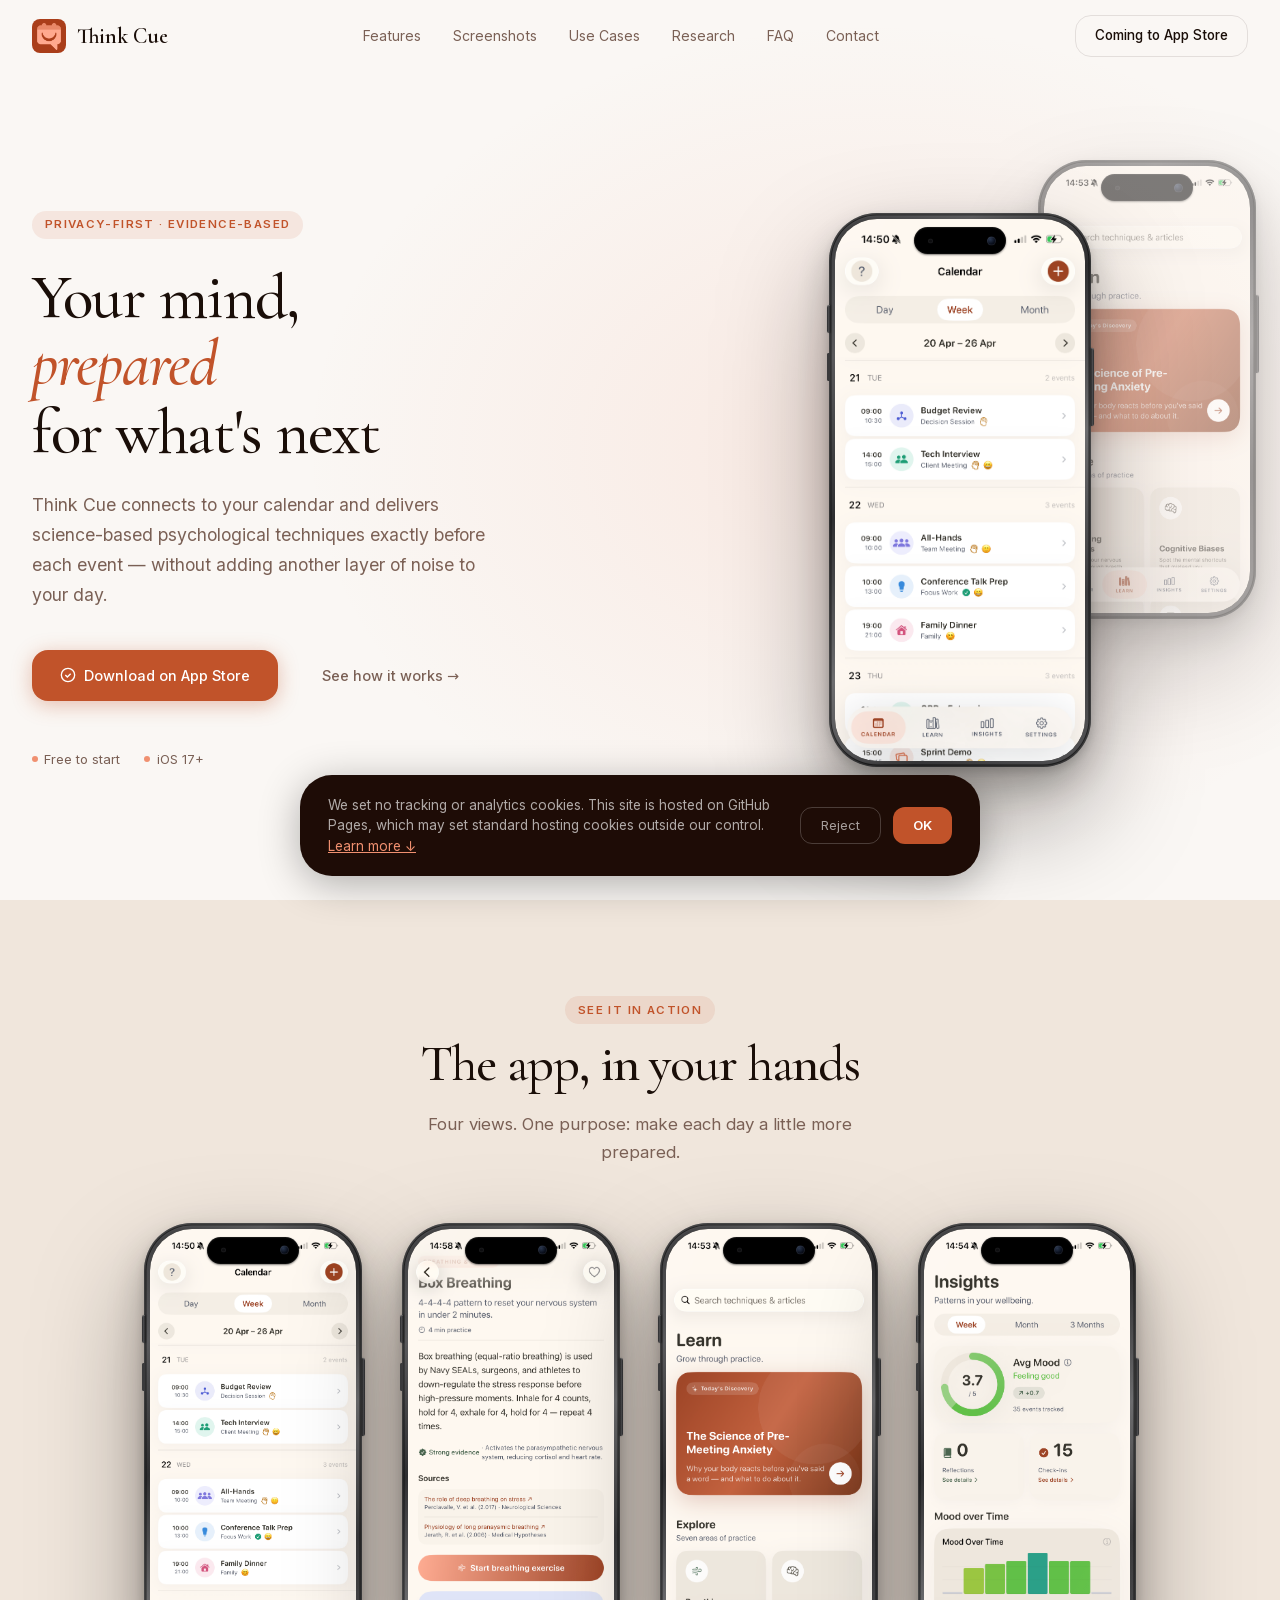
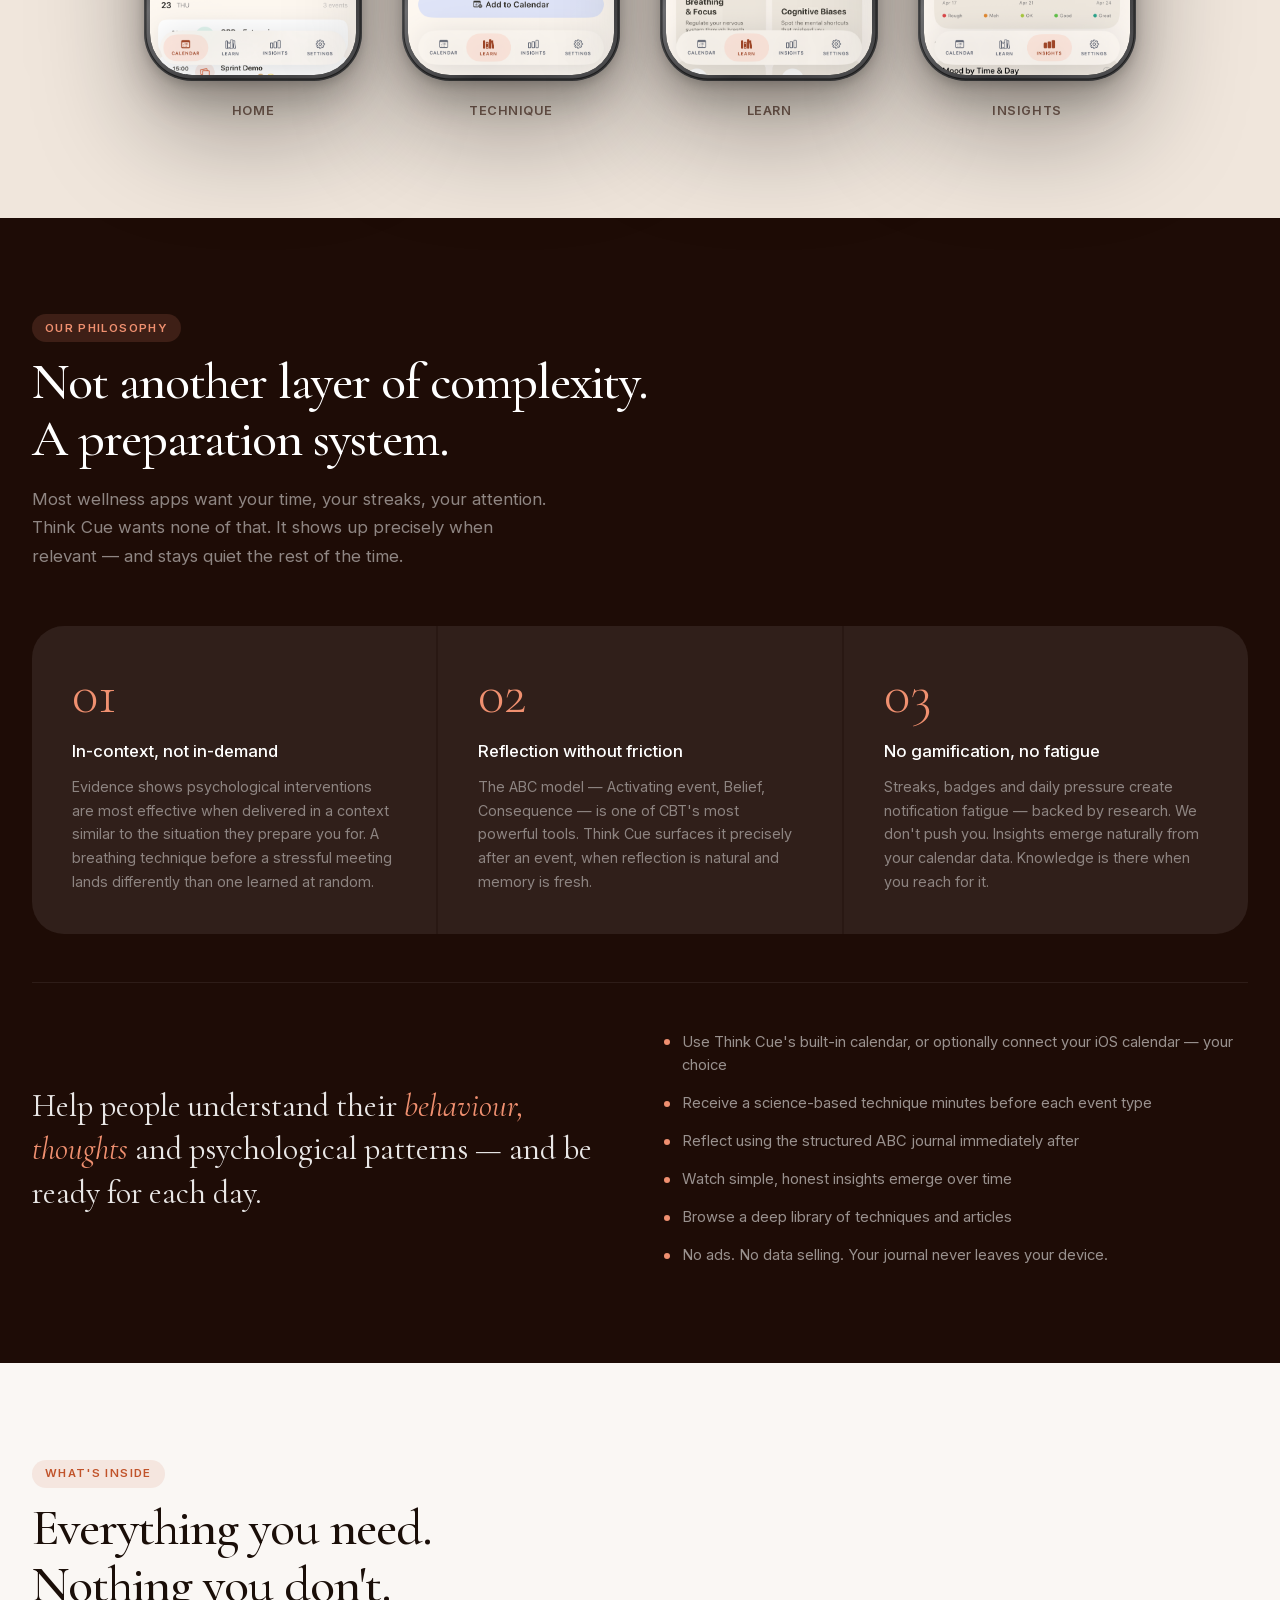
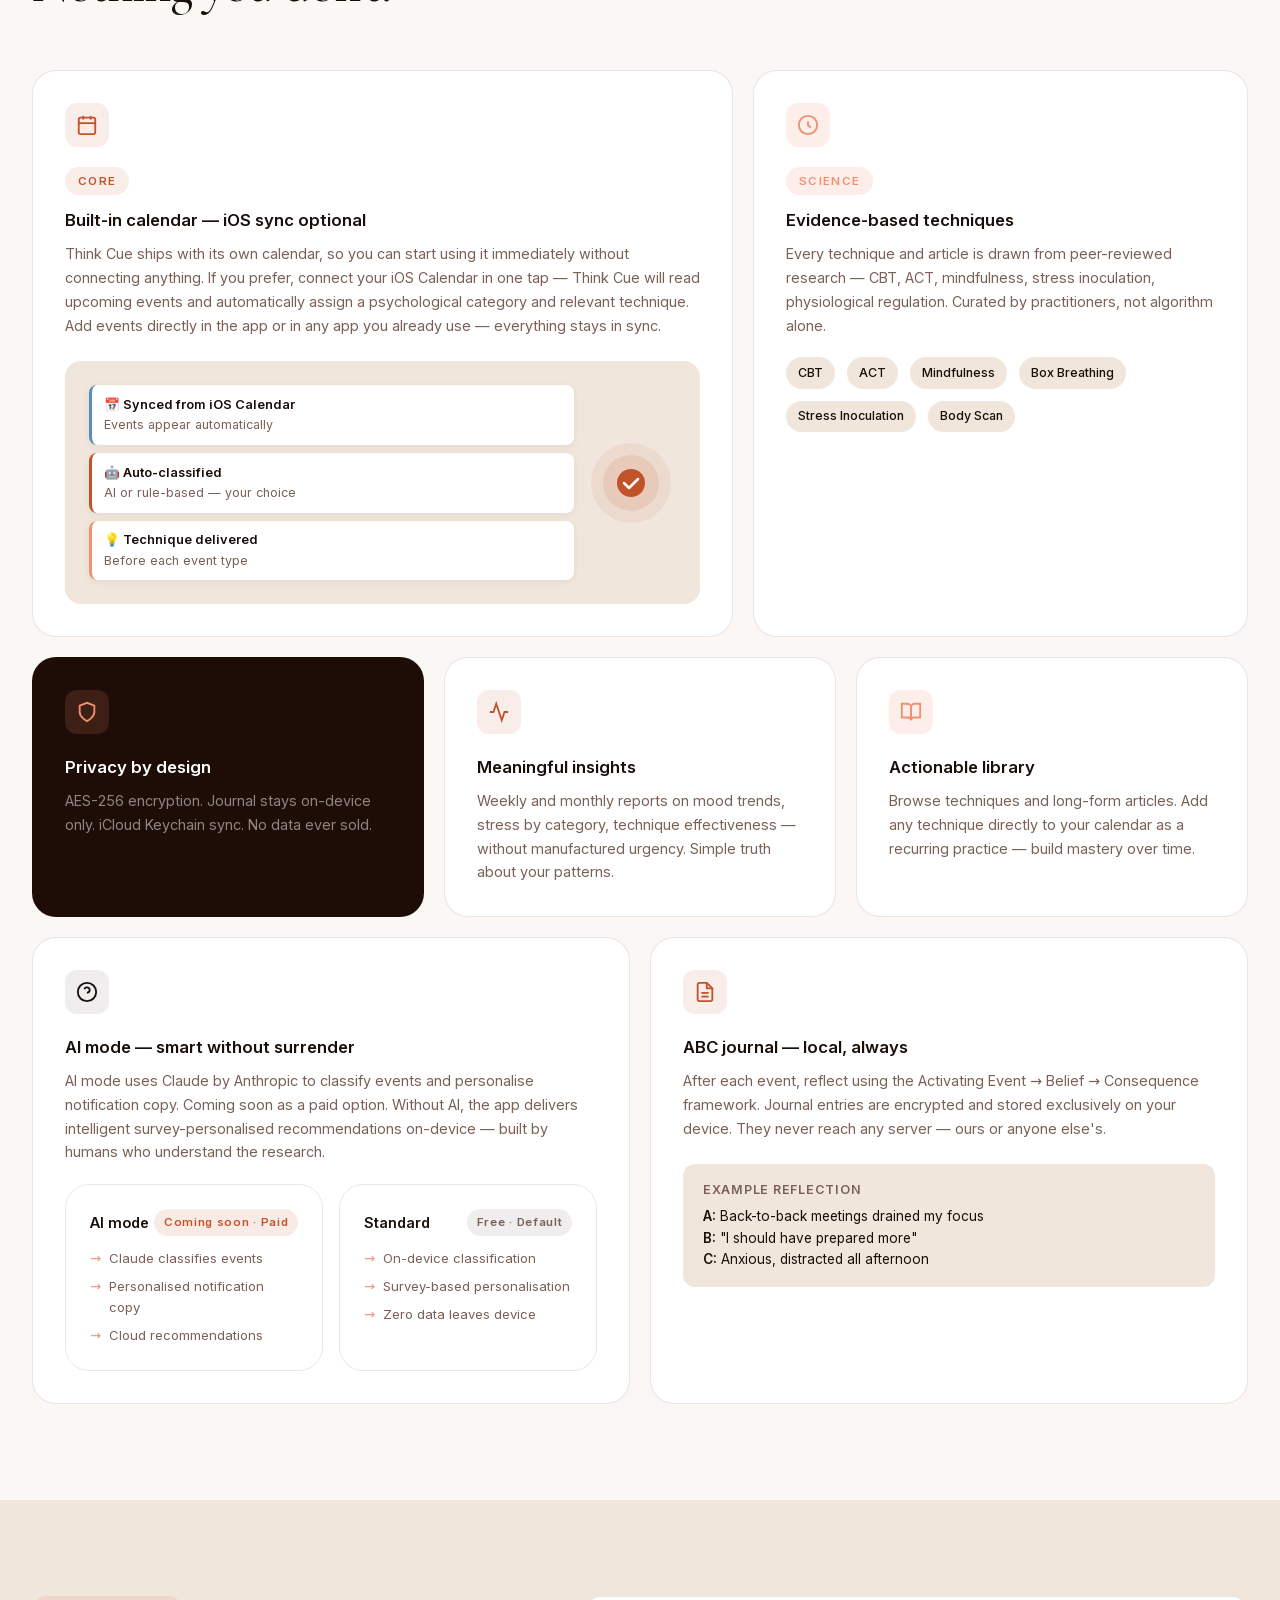
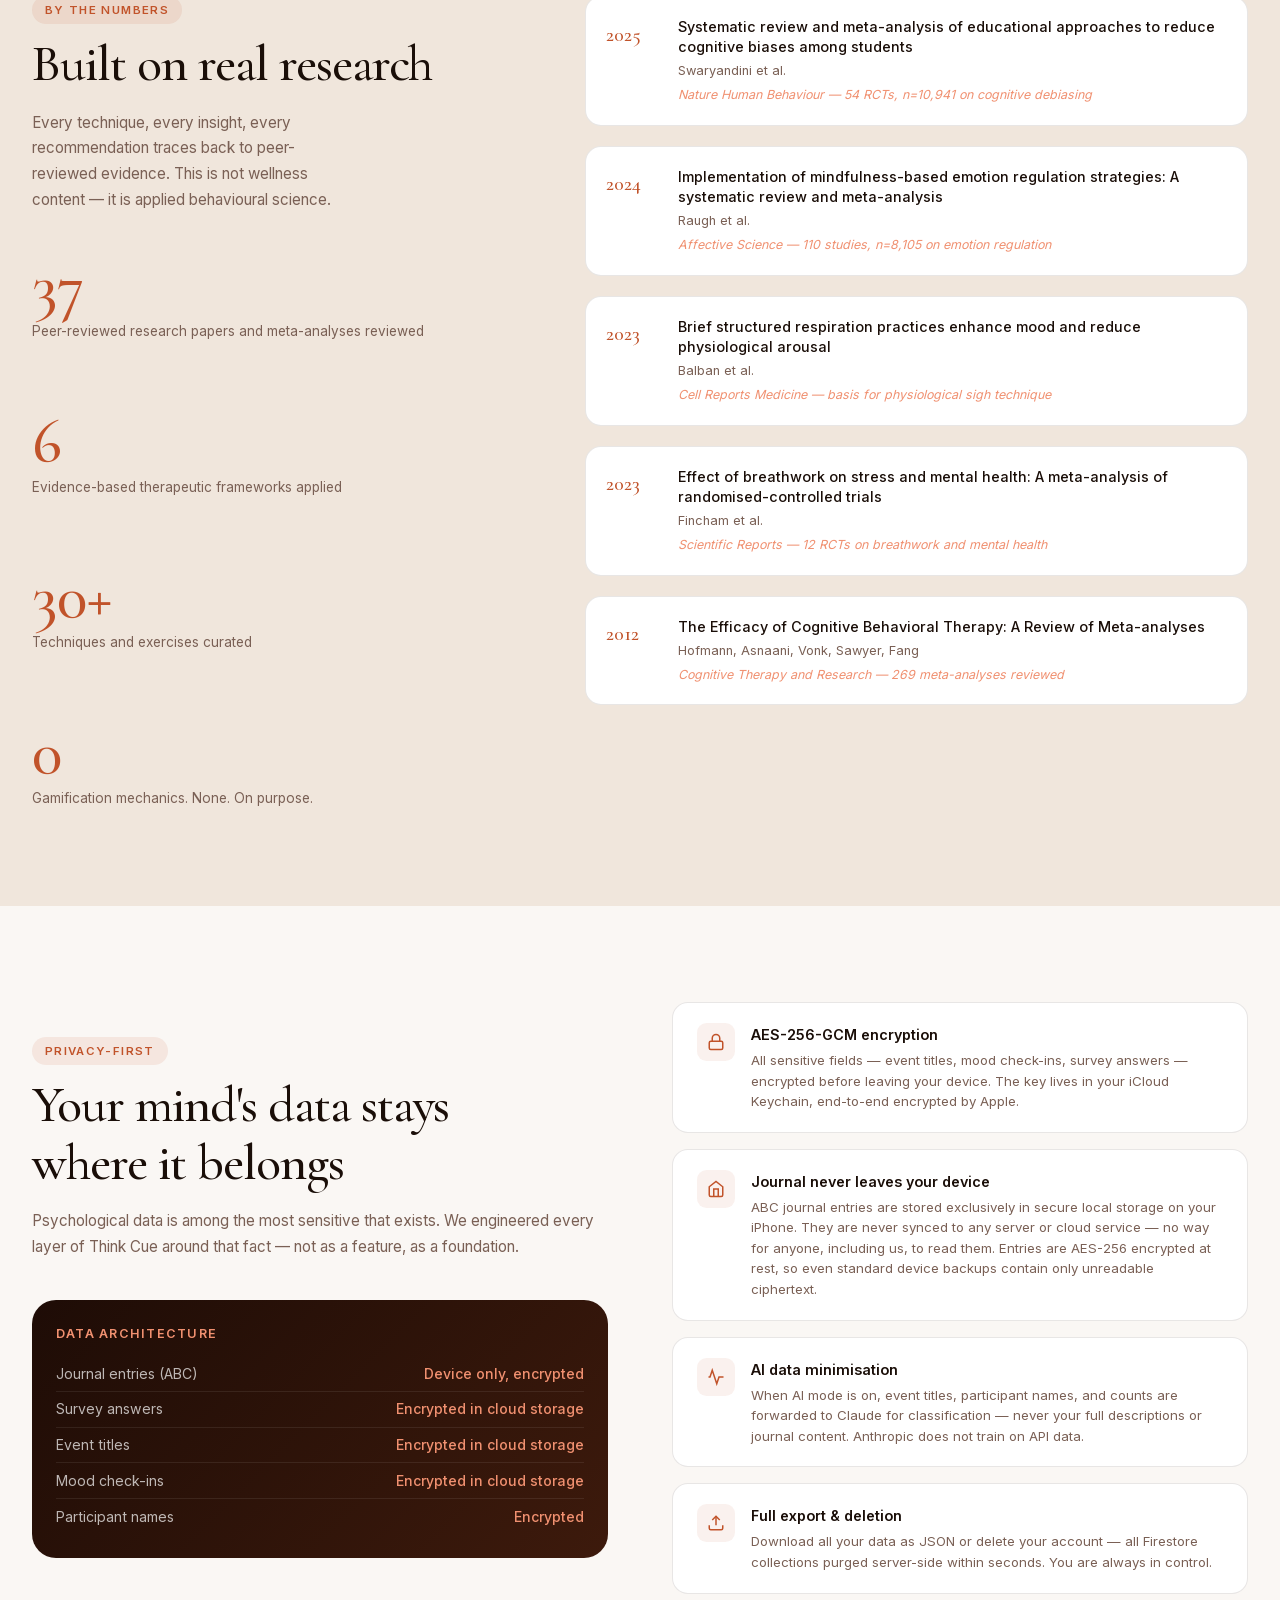
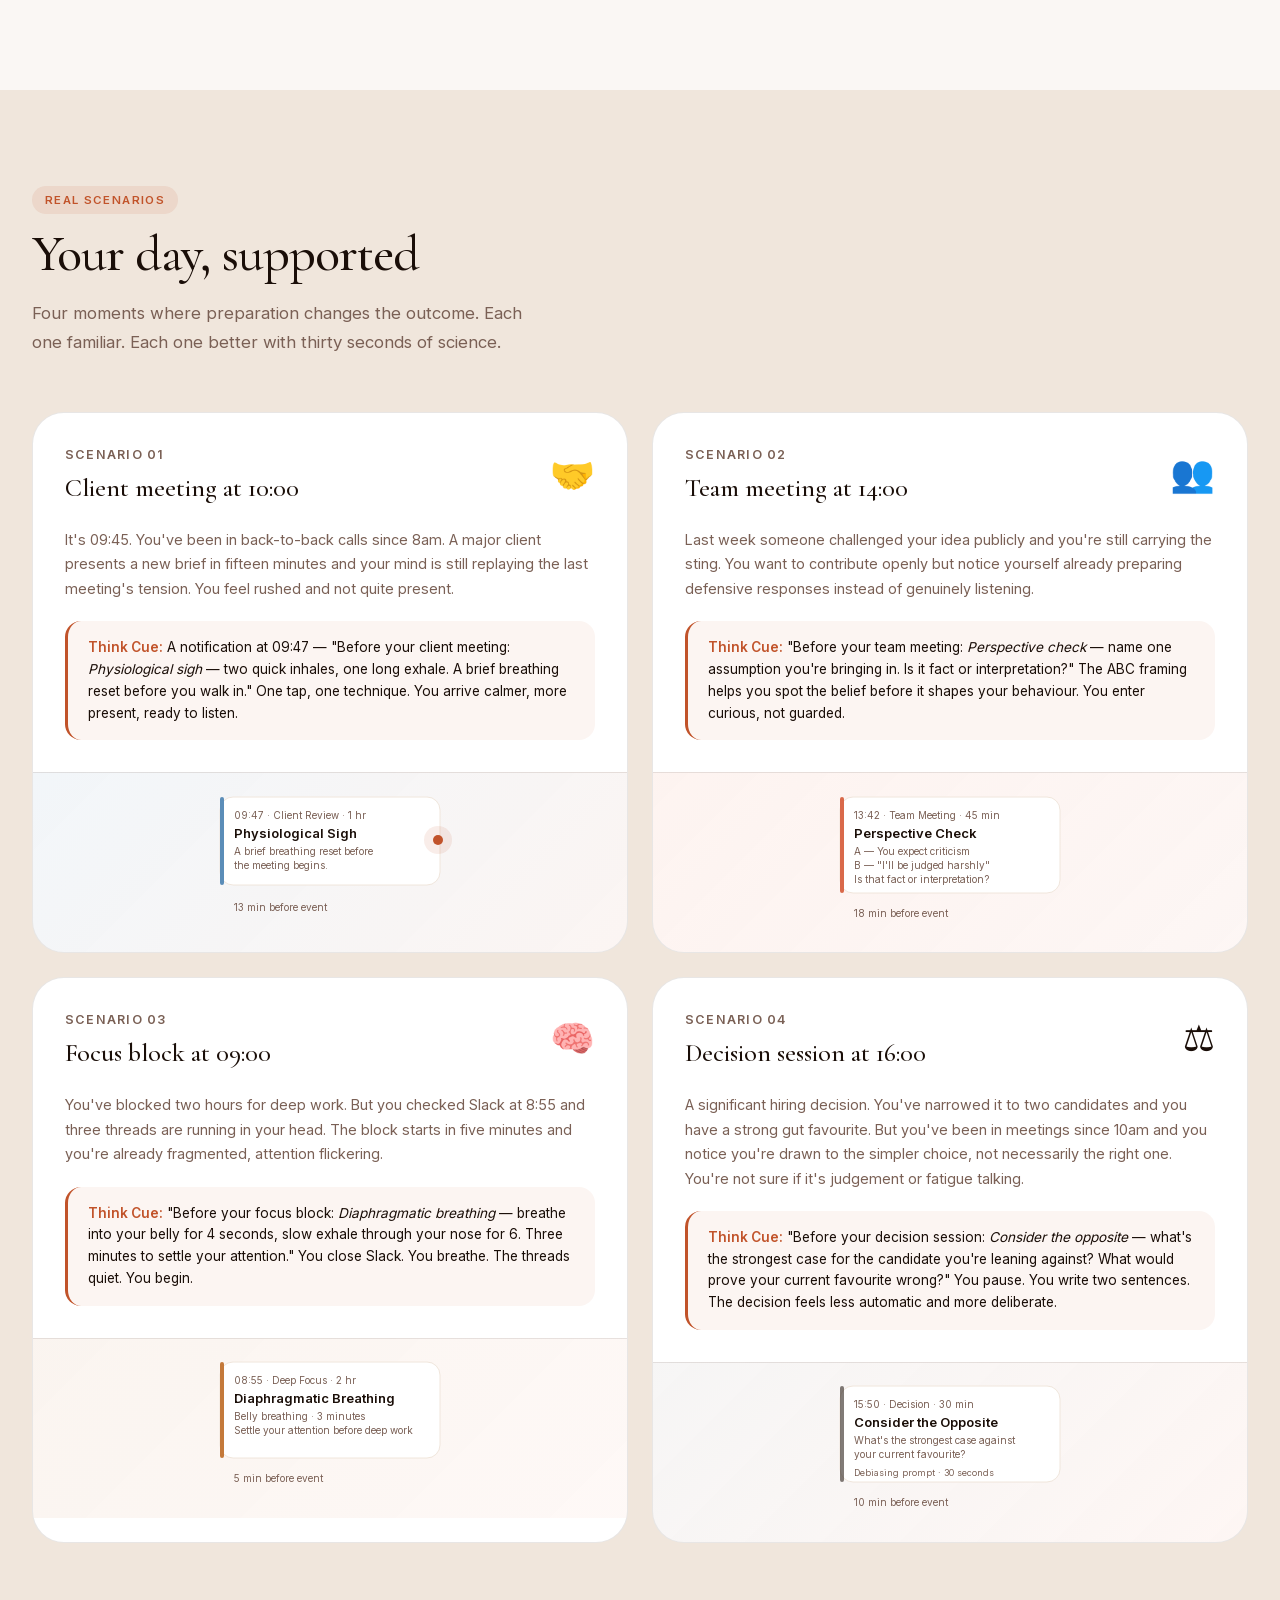
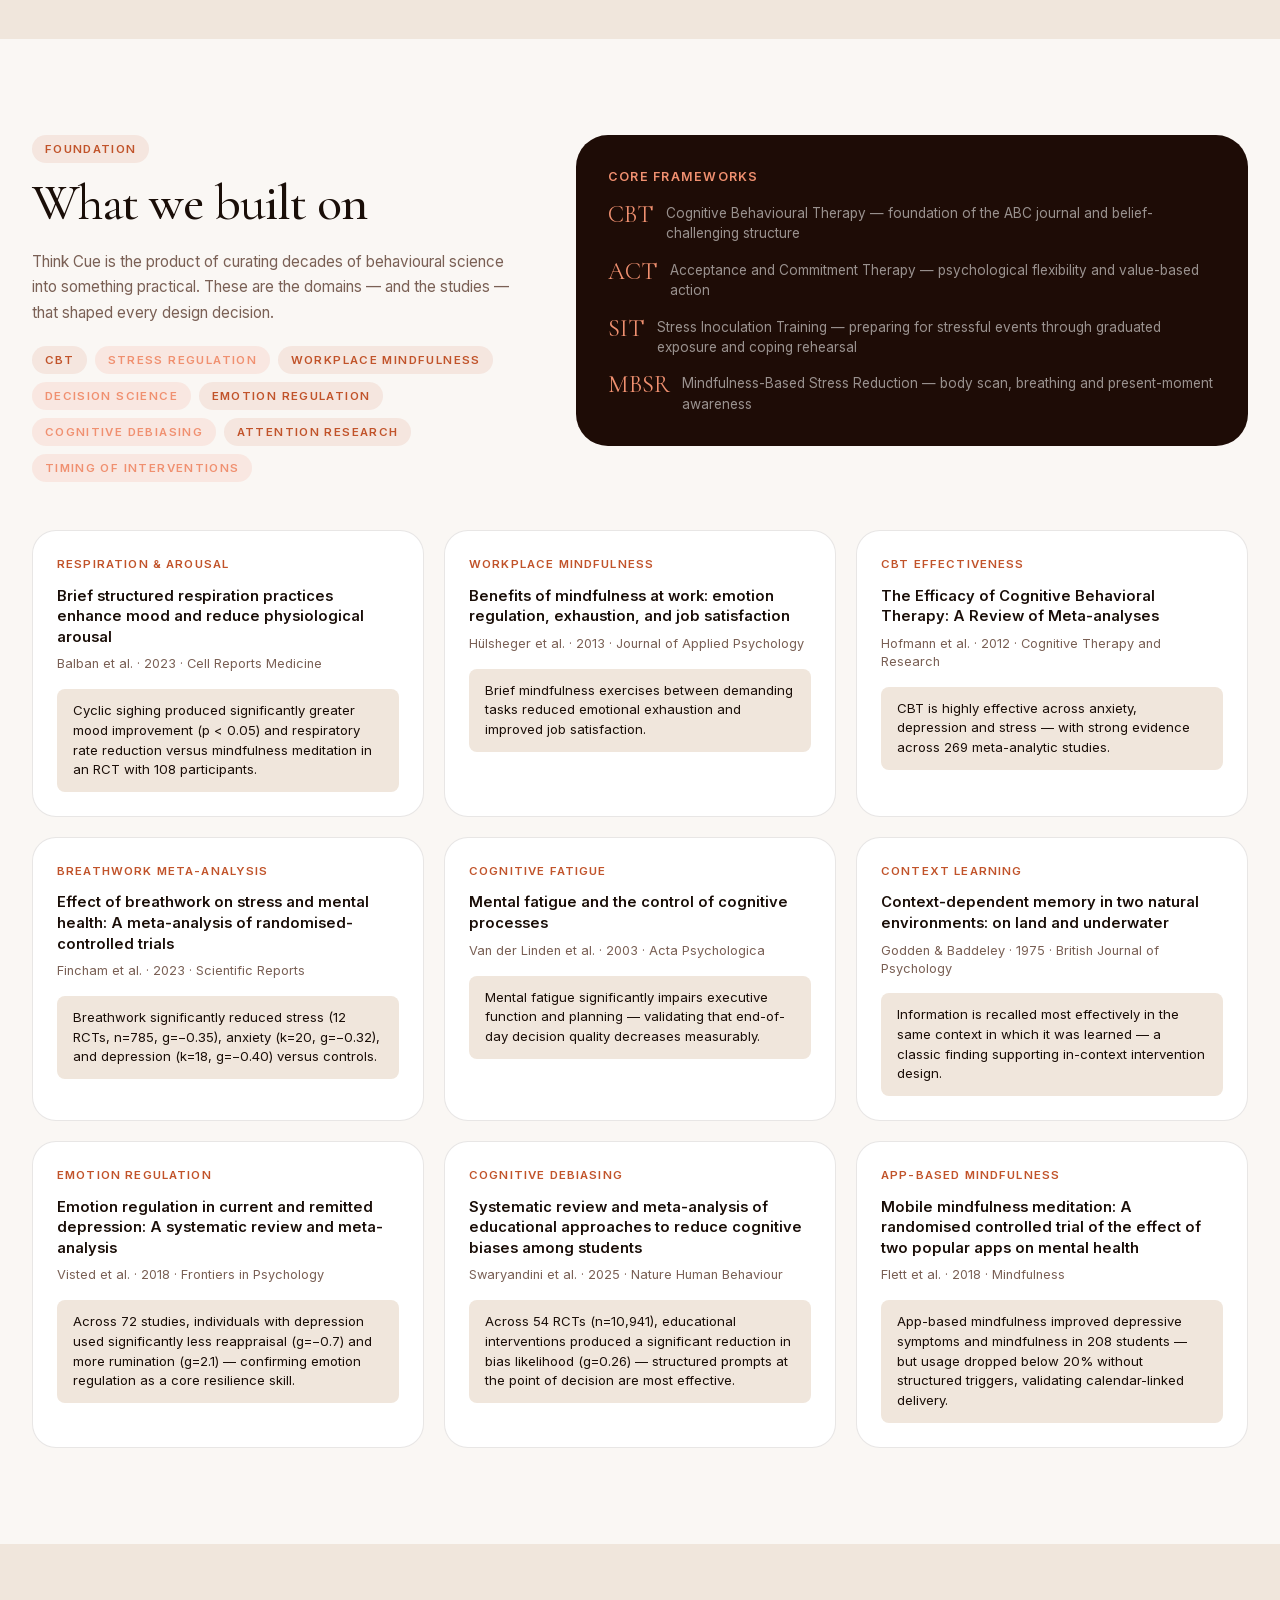
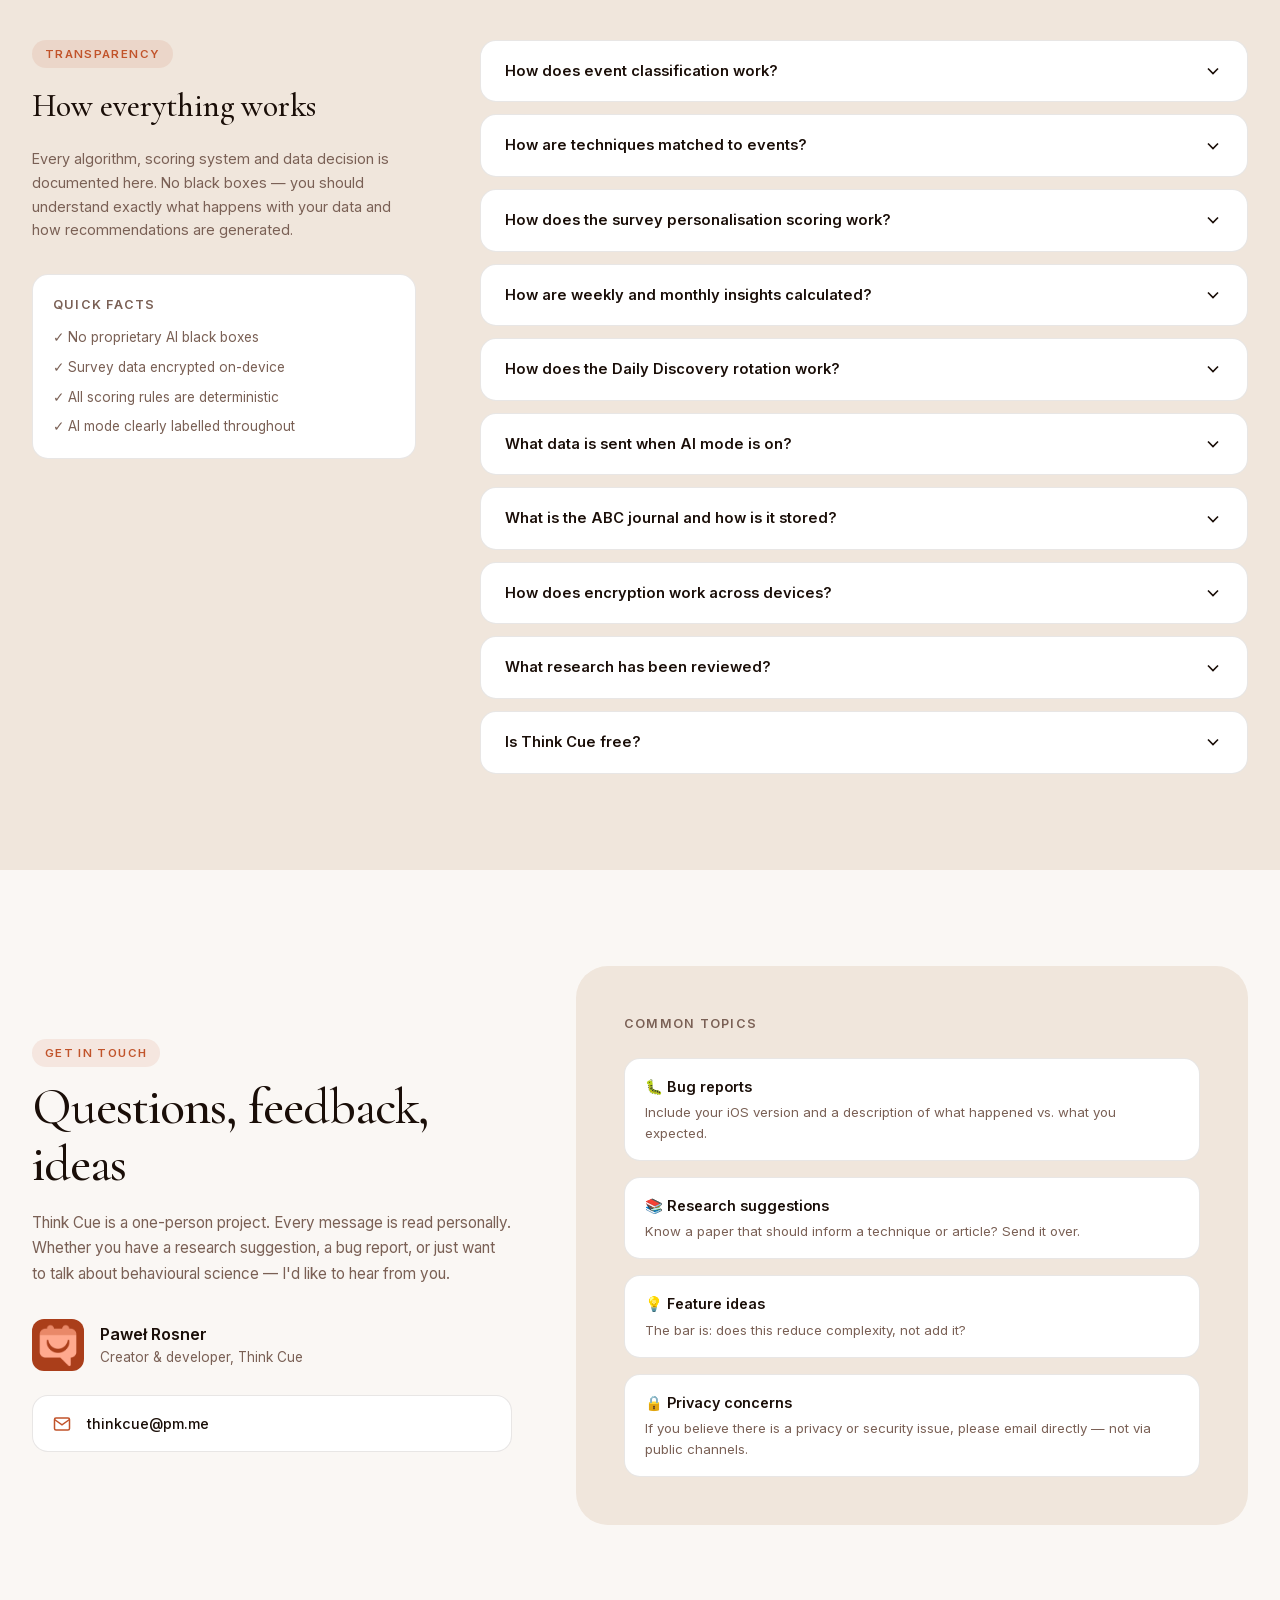
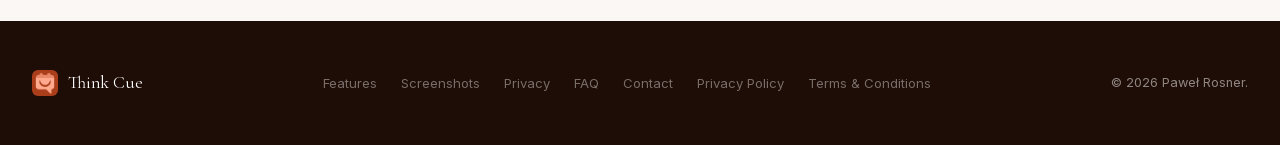
==== commit 444410c2: "Update contact email to thinkcue@pm.me Co-Authored-By: Claude Sonnet 4.6 <noreply@anthropic.com>" ====
--- a/index.html
+++ b/index.html
@@ -1514,9 +1514,9 @@
           </div>
         </div>
         <div style="margin-top:1.5rem;display:flex;flex-direction:column;gap:.75rem;">
-          <a href="mailto:mindcue@pm.me" class="contact-link">
+          <a href="mailto:thinkcue@pm.me" class="contact-link">
             <svg width="18" height="18" viewBox="0 0 24 24" fill="none" stroke="currentColor" stroke-width="2"><path d="M4 4h16c1.1 0 2 .9 2 2v12c0 1.1-.9 2-2 2H4c-1.1 0-2-.9-2-2V6c0-1.1.9-2 2-2z"/><polyline points="22,6 12,13 2,6"/></svg>
-            mindcue@pm.me
+            thinkcue@pm.me
           </a>
         </div>
       </div>
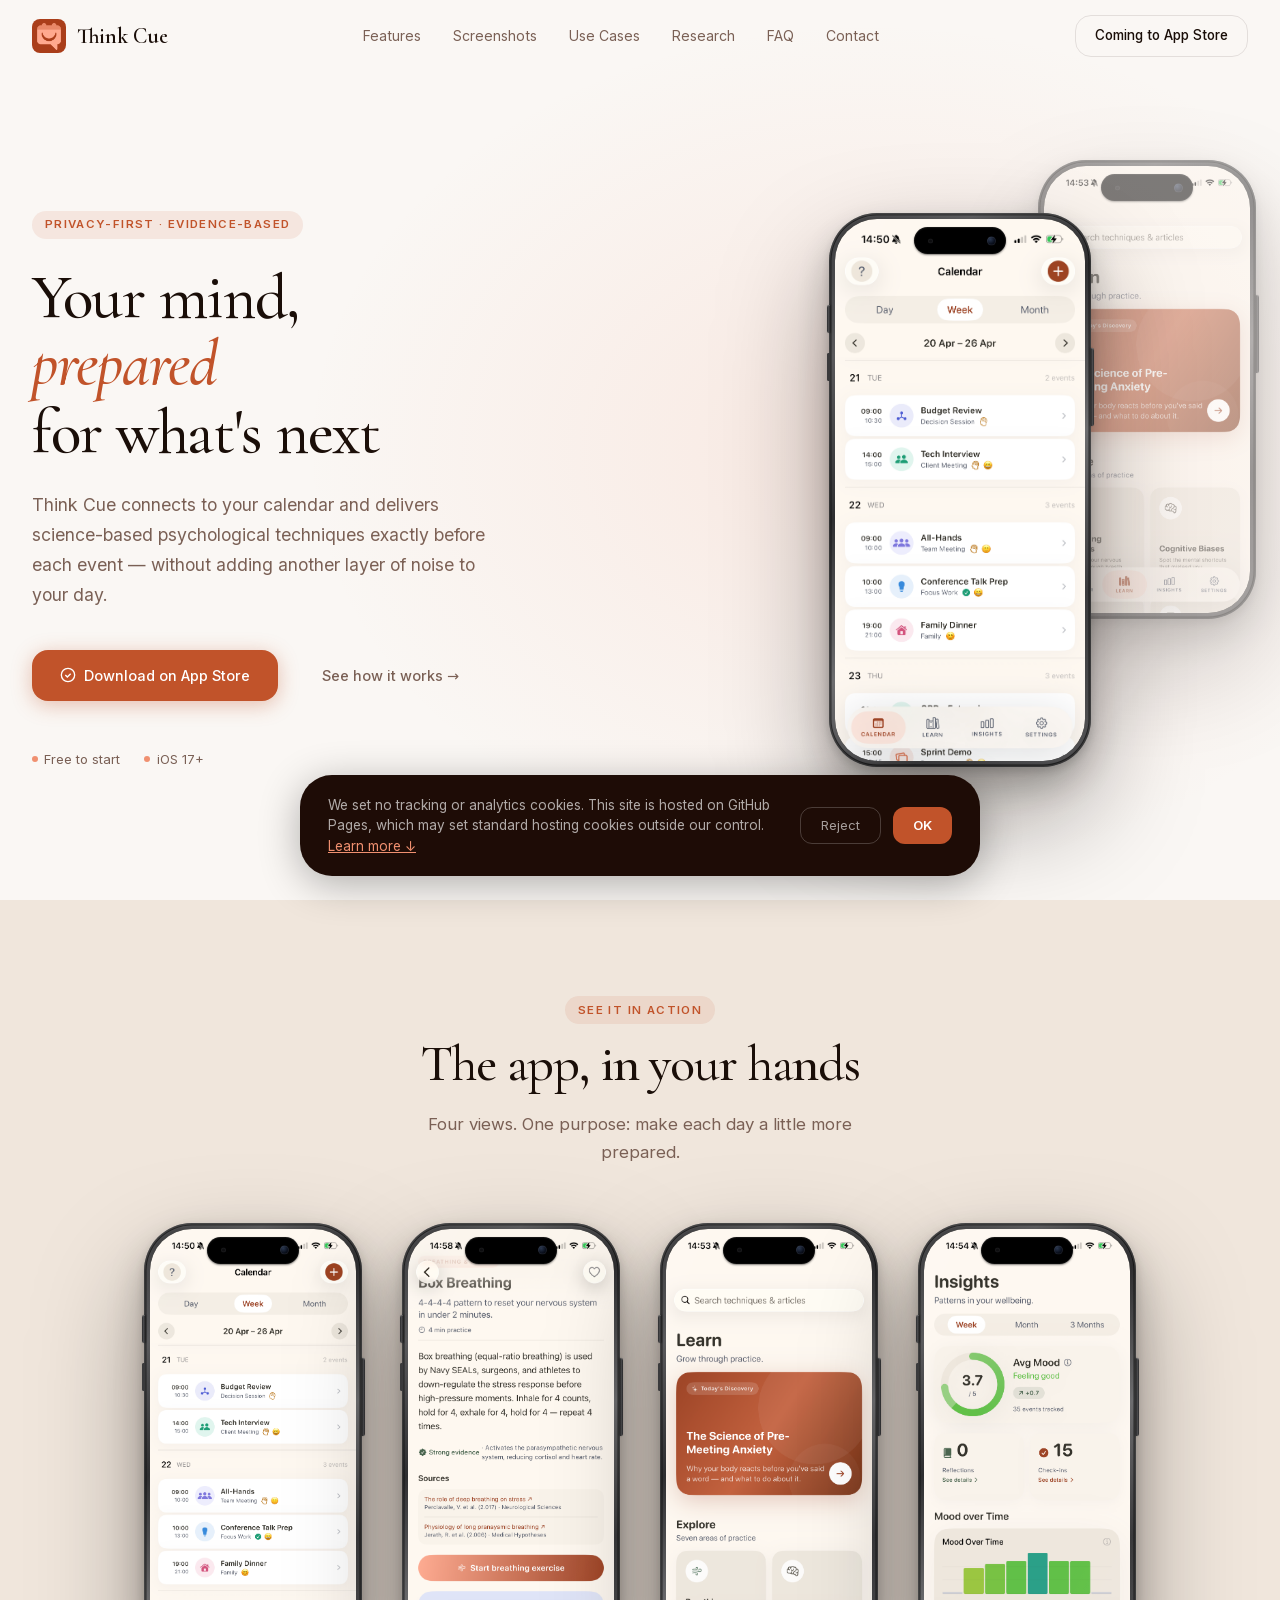
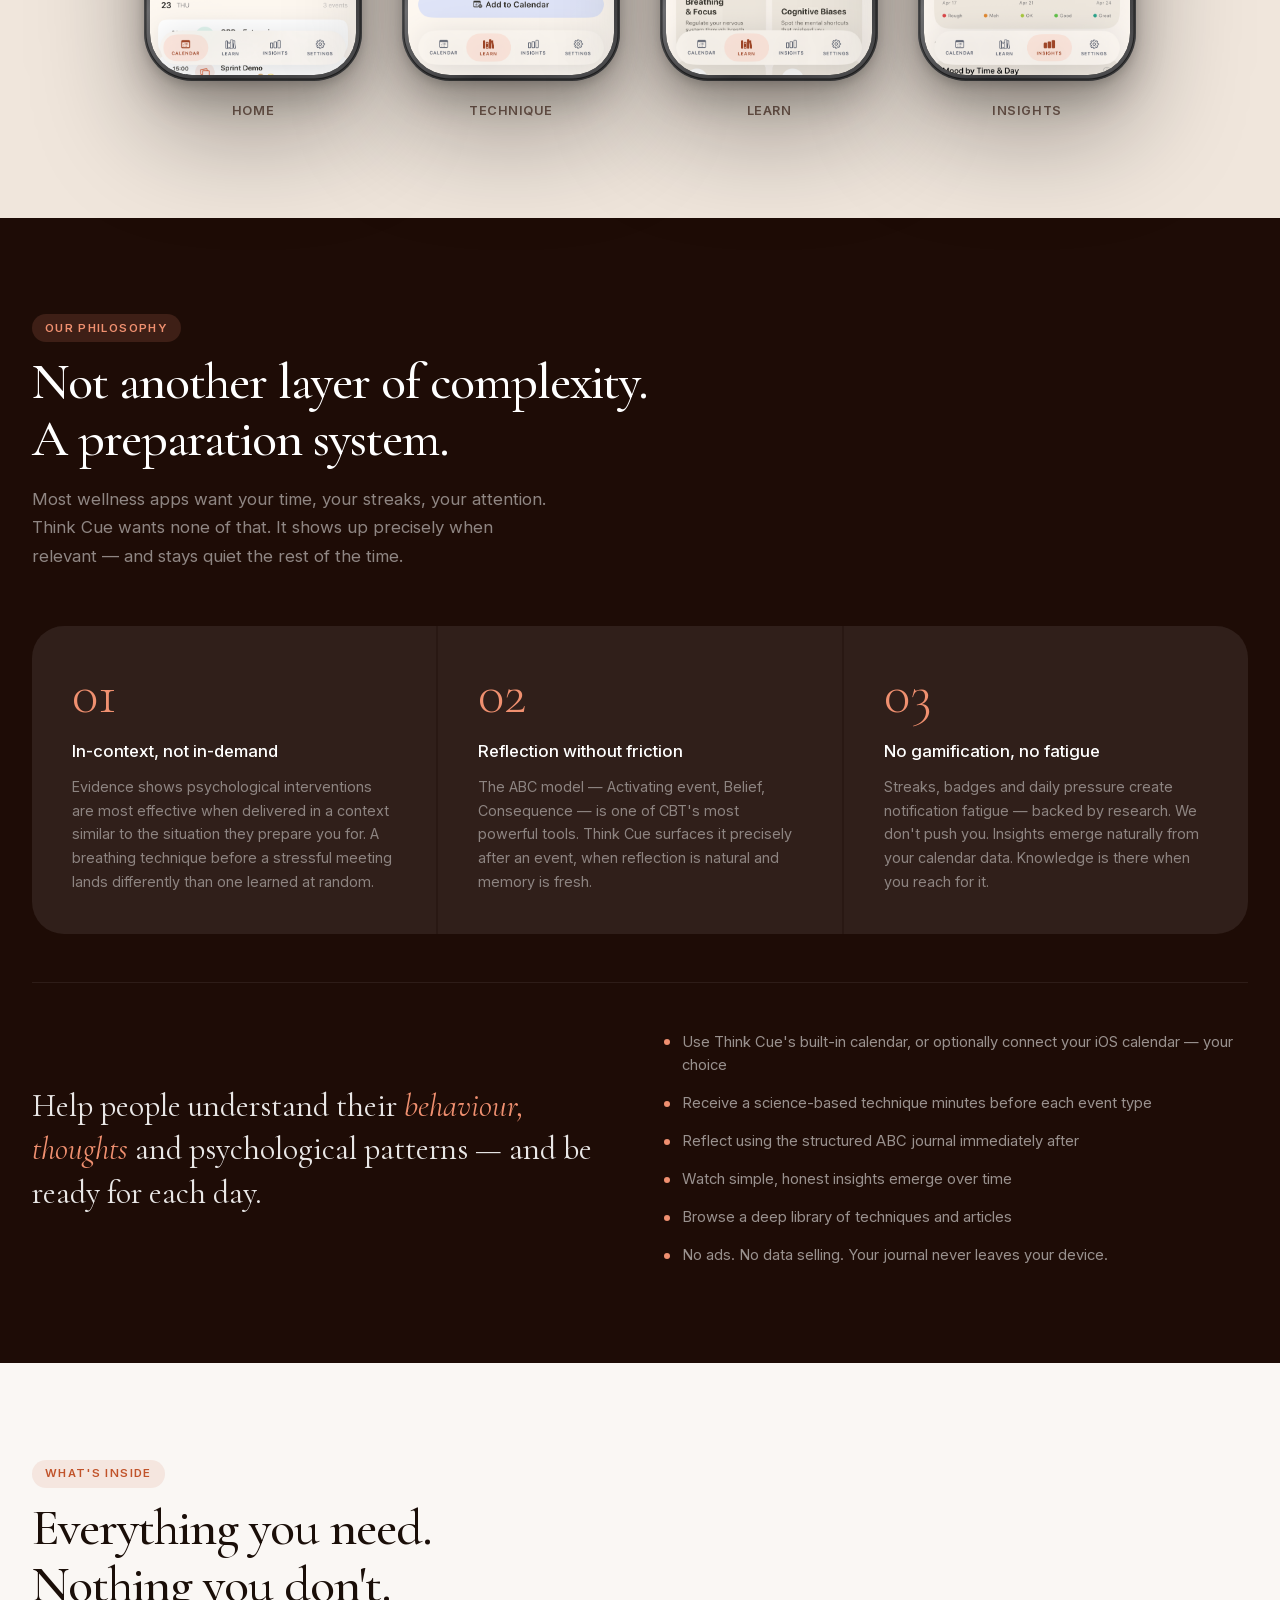
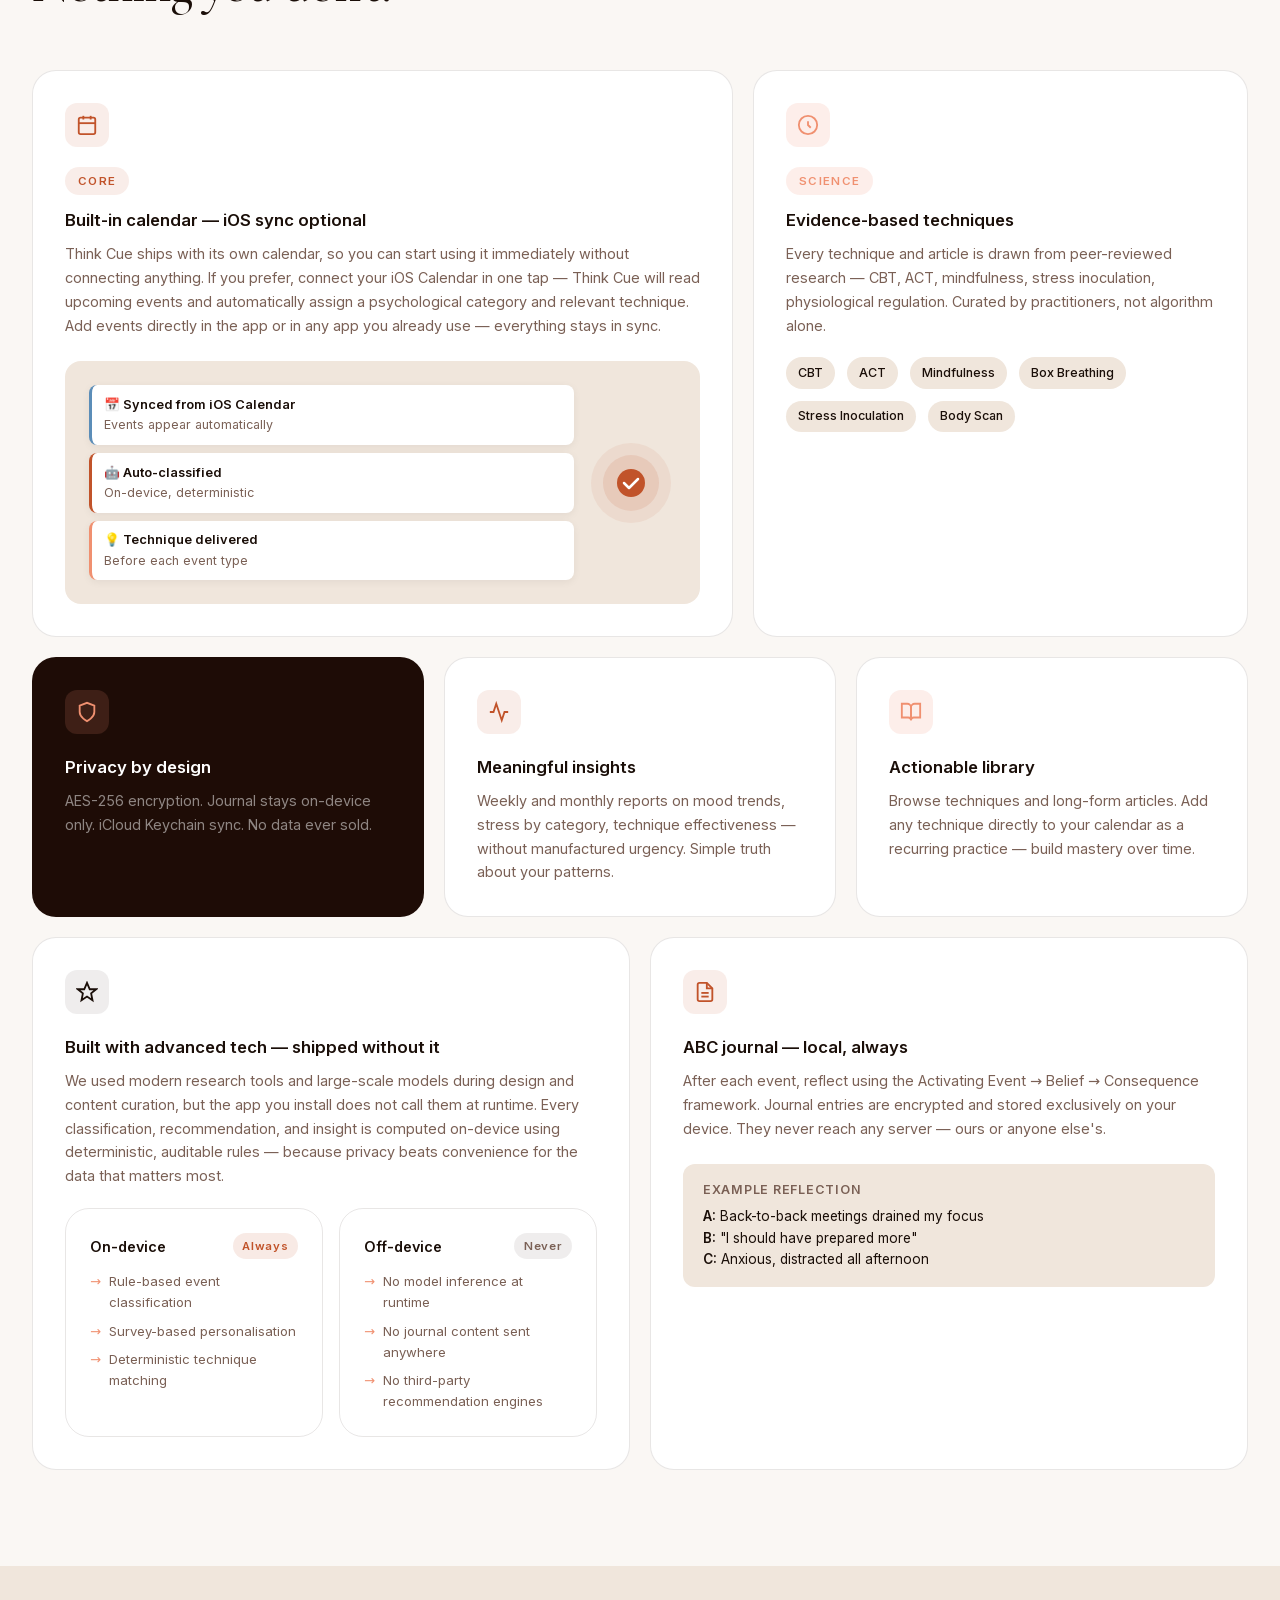
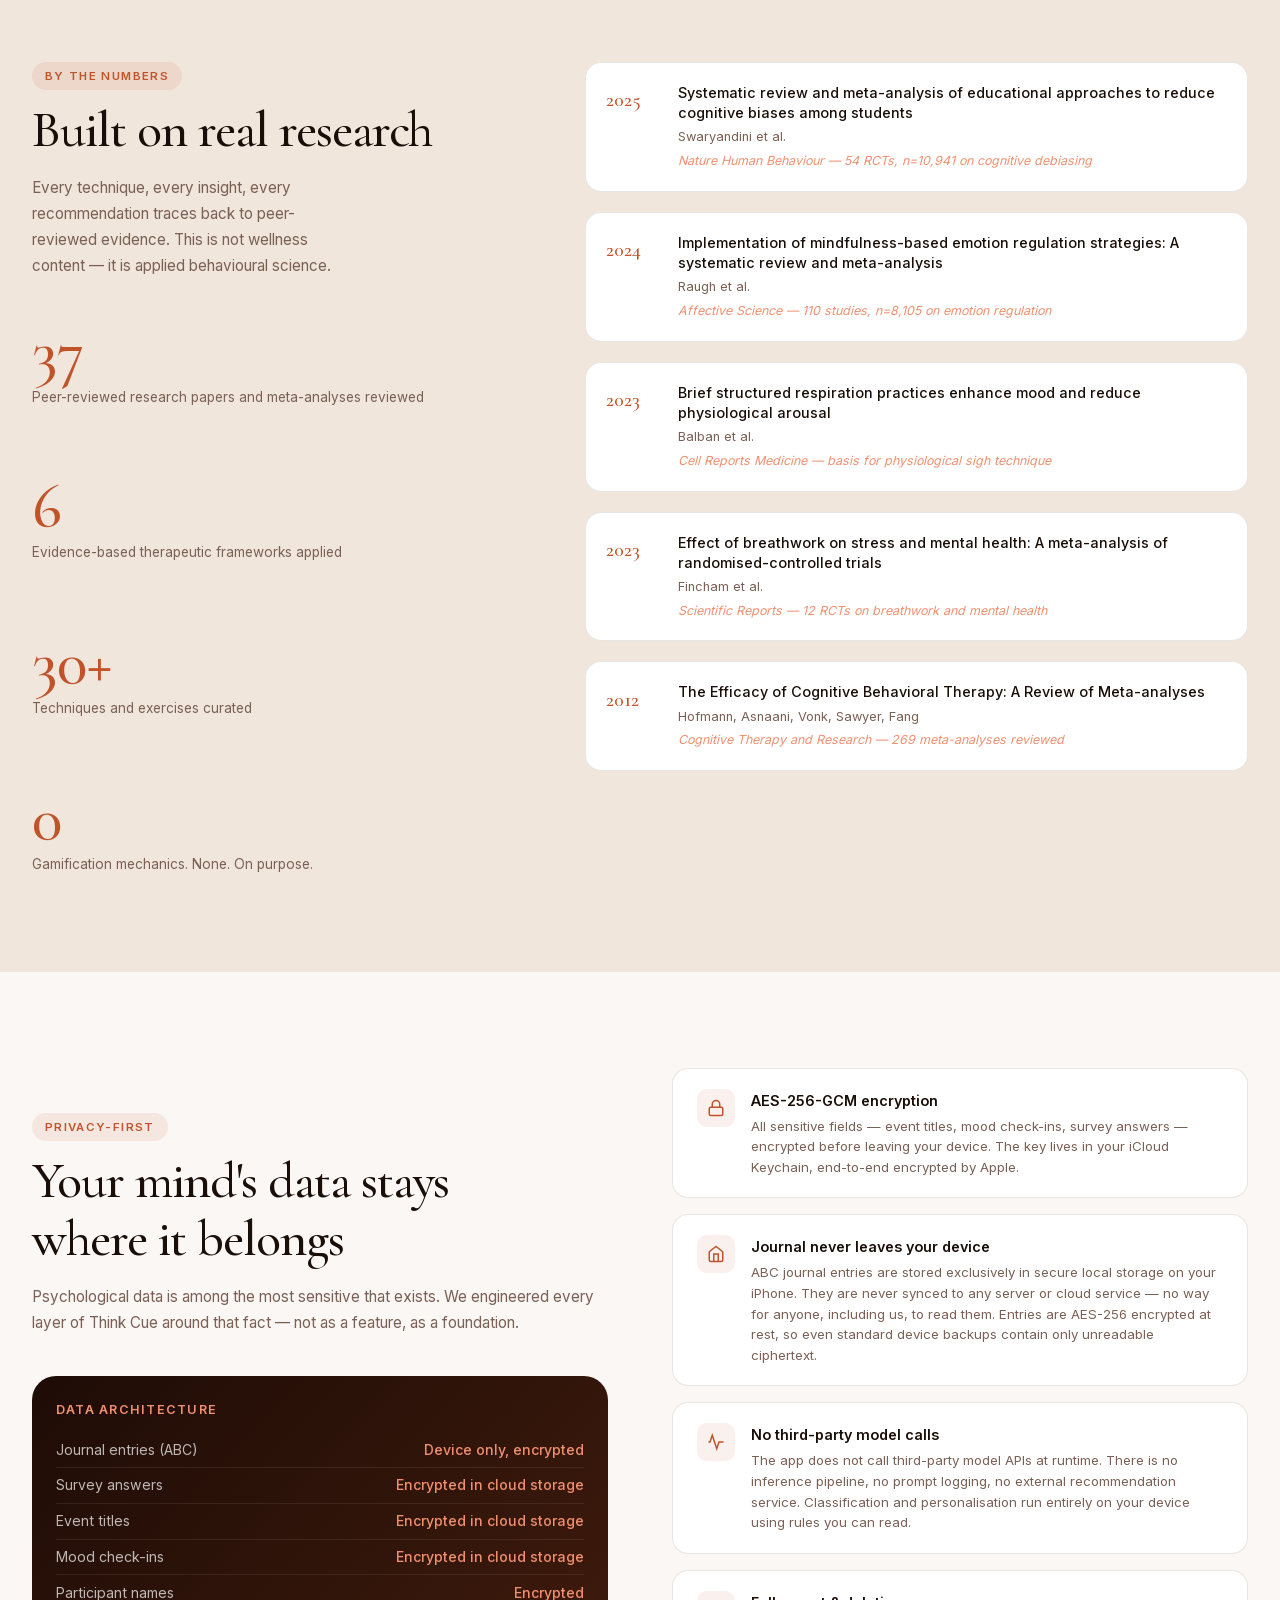
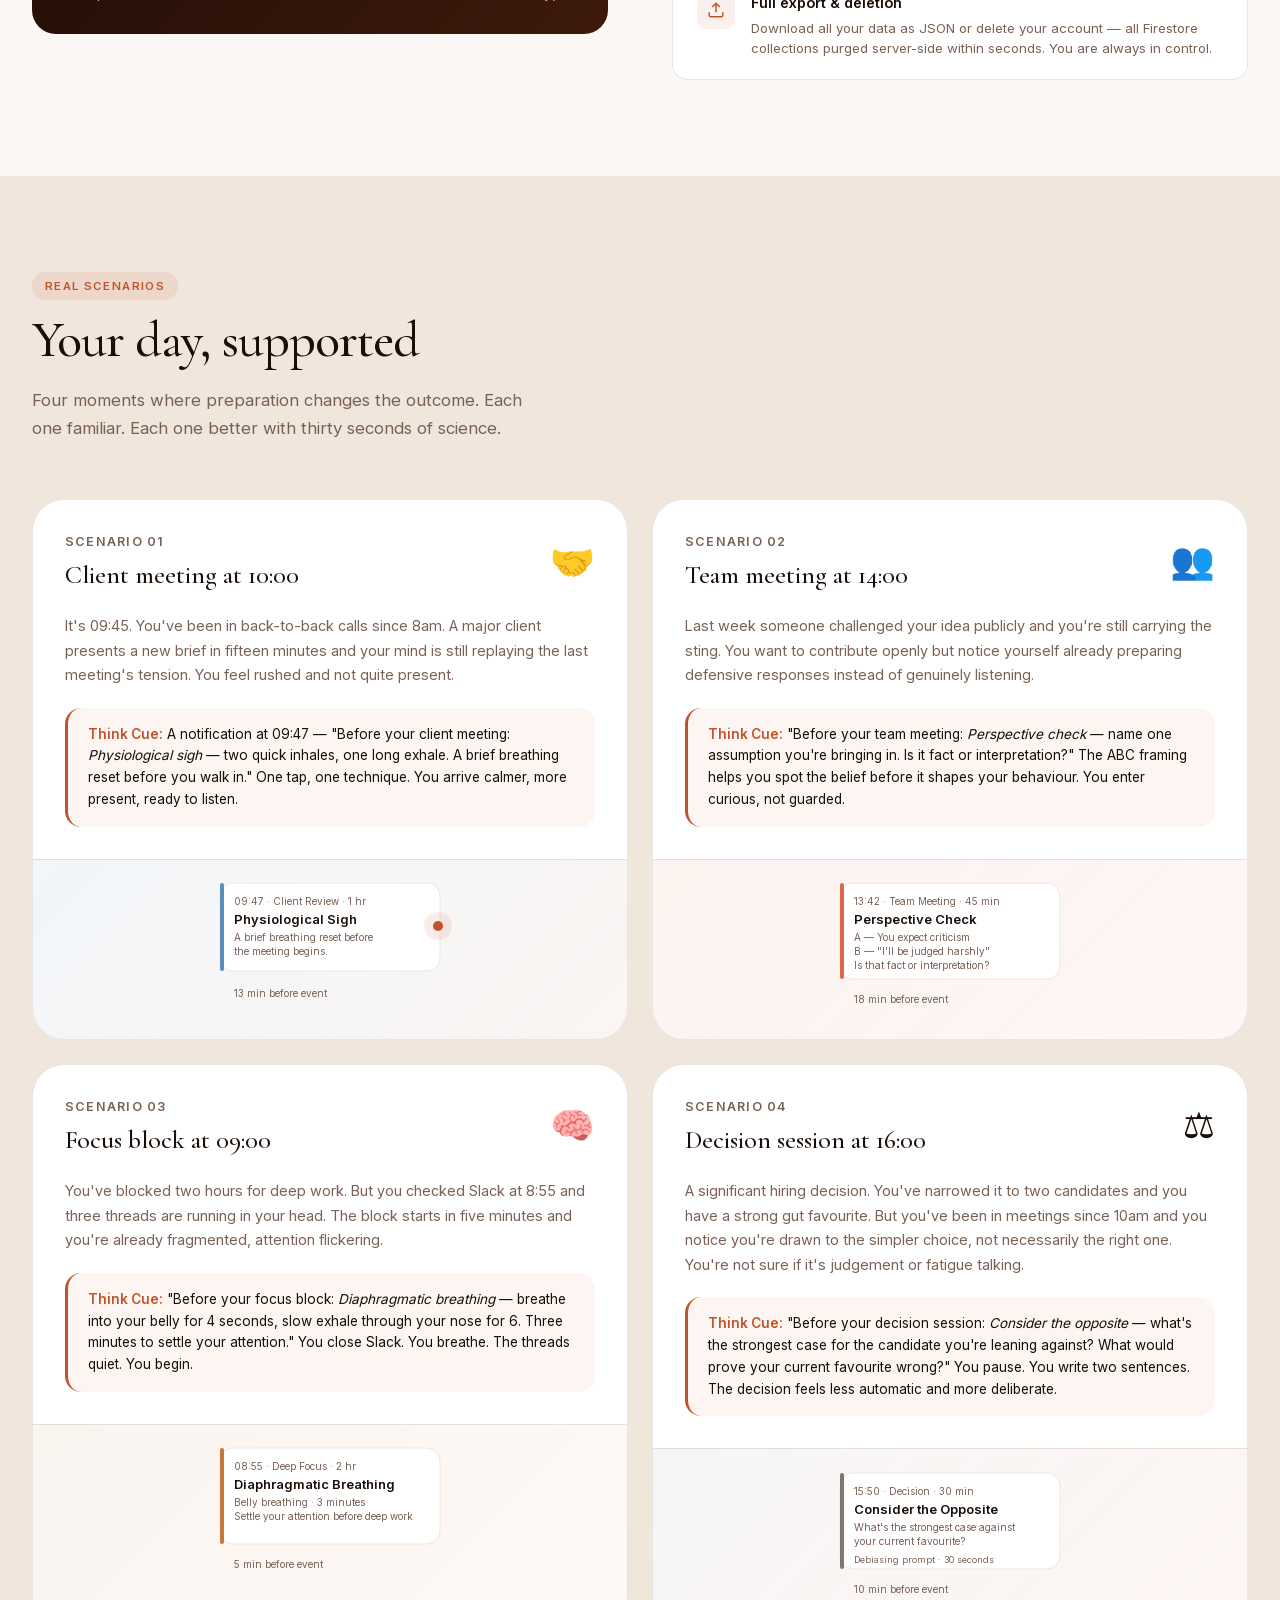
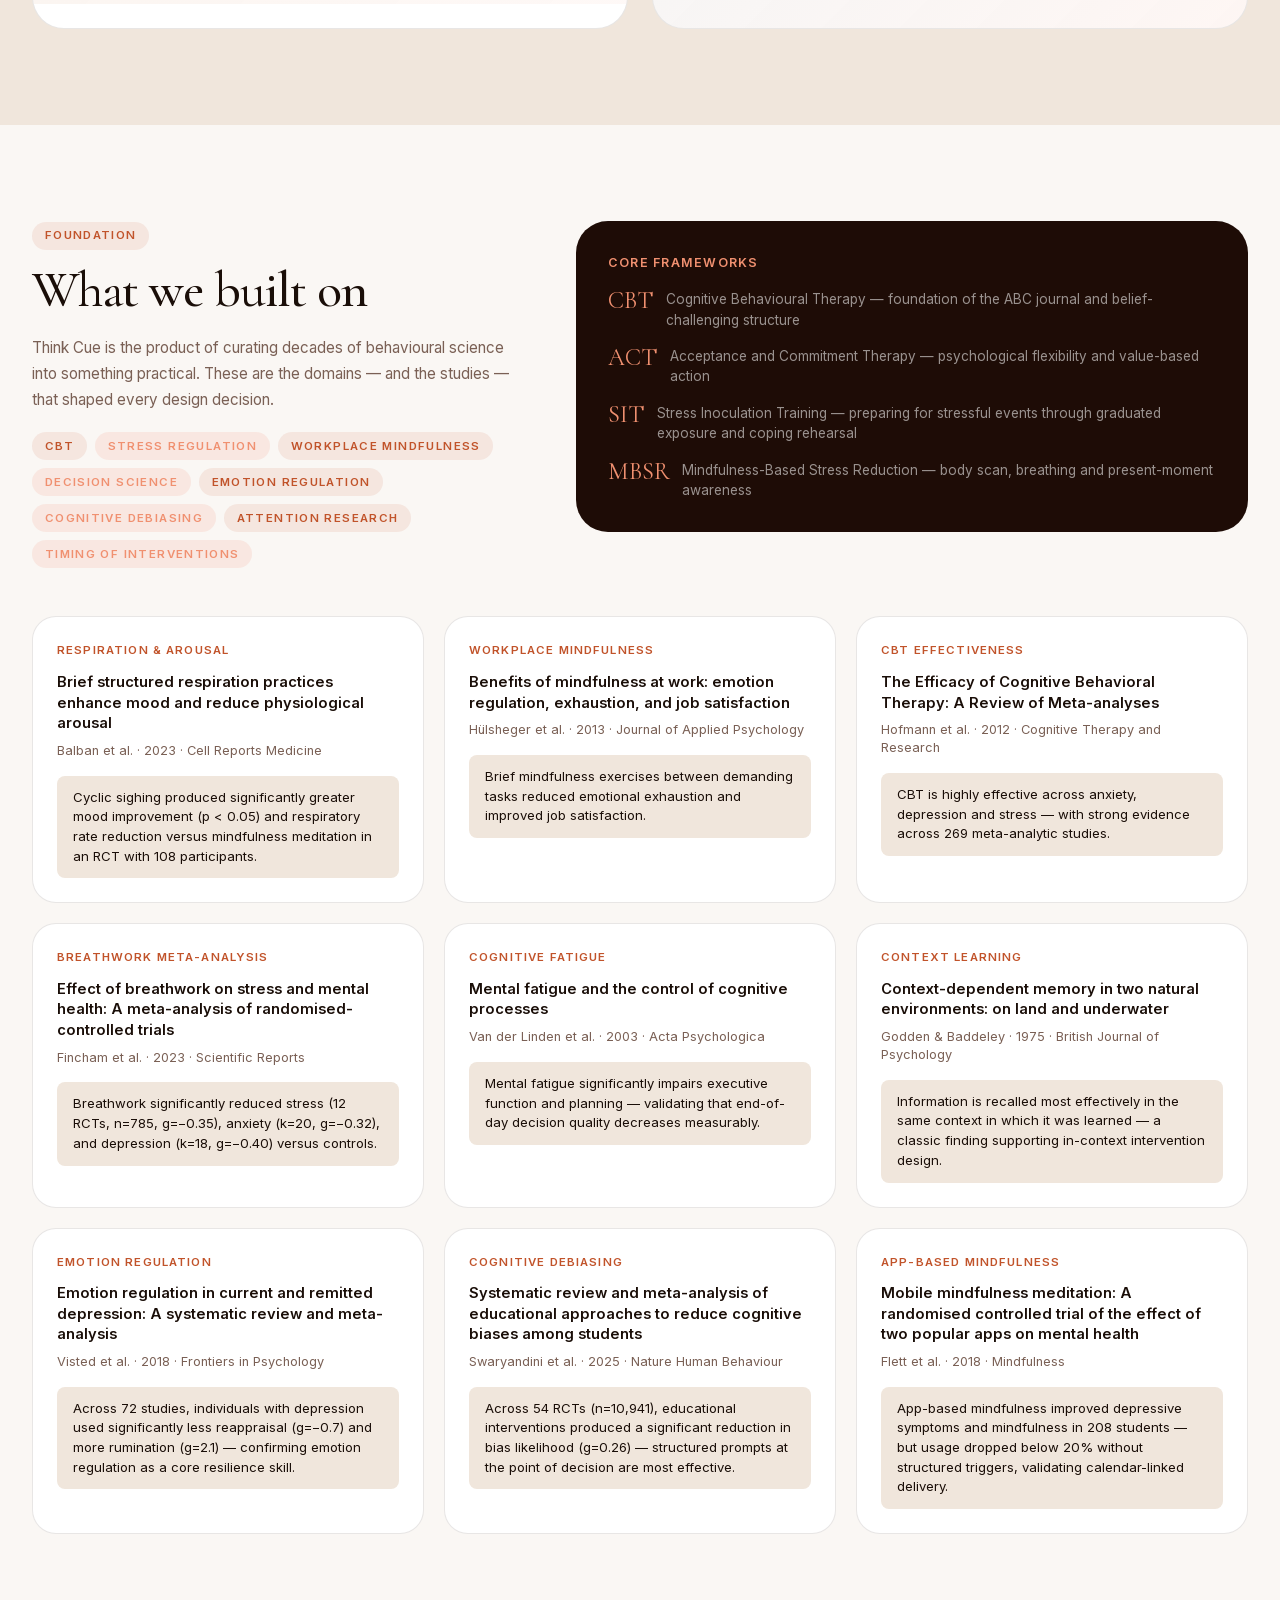
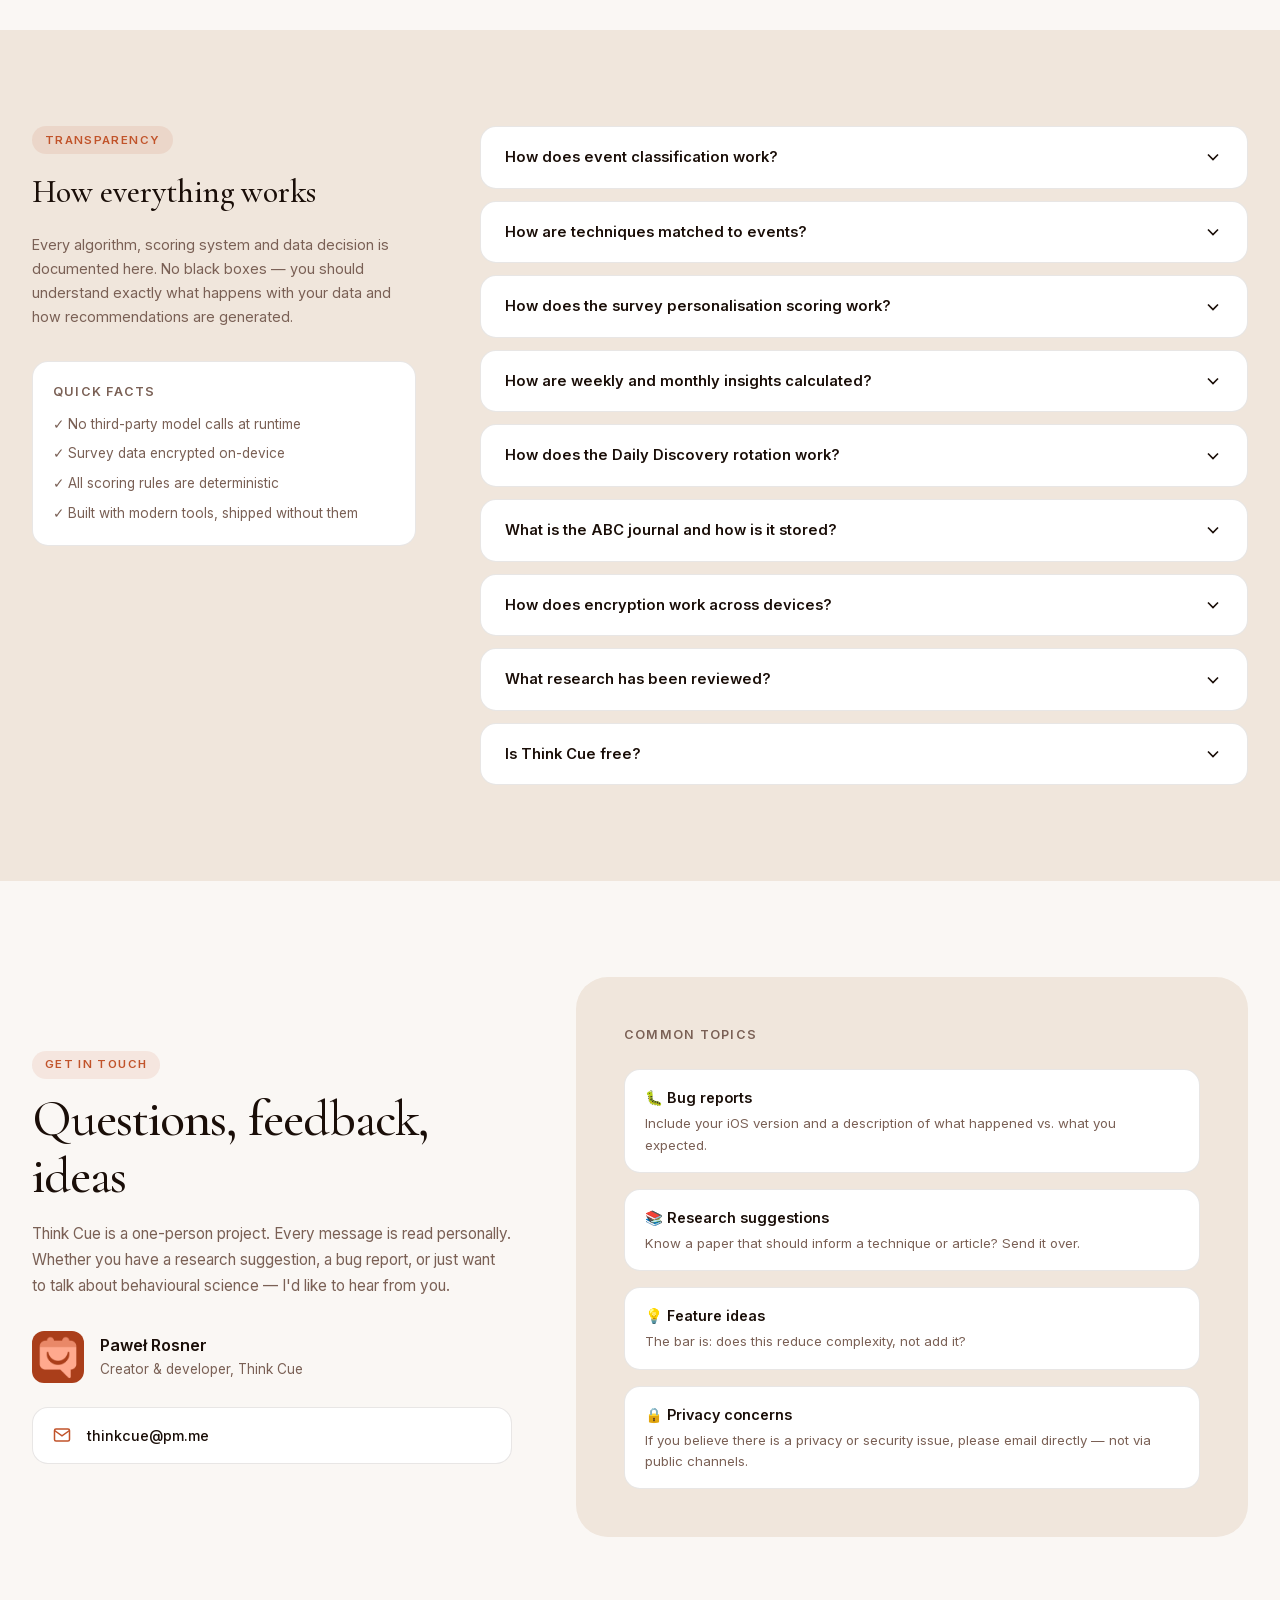
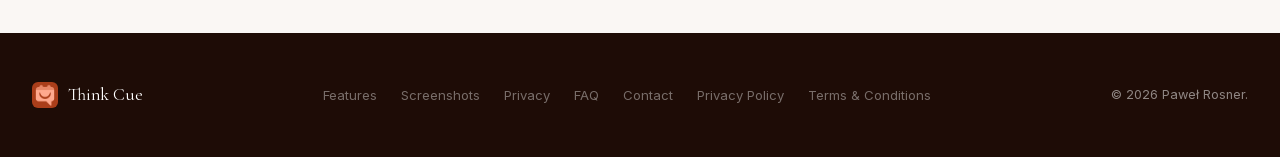
==== commit a07e7c32: "Remove all AI/Claude/Anthropic references; reframe as on-device only" ====
--- a/index.html
+++ b/index.html
@@ -867,7 +867,7 @@
         <div class="feat__visual" style="background:var(--sand);padding:1.5rem;display:flex;gap:.75rem;align-items:center;">
           <div style="flex:1;display:flex;flex-direction:column;gap:.5rem;">
             <div style="background:white;border-radius:.5rem;padding:.6rem .75rem;font-size:.78rem;border-left:3px solid #5B8DB8;box-shadow:0 2px 8px rgba(0,0,0,.06)"><strong style="display:block;font-size:.8rem">📅 Synced from iOS Calendar</strong><span style="color:var(--muted)">Events appear automatically</span></div>
-            <div style="background:white;border-radius:.5rem;padding:.6rem .75rem;font-size:.78rem;border-left:3px solid #C1532A;box-shadow:0 2px 8px rgba(0,0,0,.06)"><strong style="display:block;font-size:.8rem">🤖 Auto-classified</strong><span style="color:var(--muted)">AI or rule-based — your choice</span></div>
+            <div style="background:white;border-radius:.5rem;padding:.6rem .75rem;font-size:.78rem;border-left:3px solid #C1532A;box-shadow:0 2px 8px rgba(0,0,0,.06)"><strong style="display:block;font-size:.8rem">🤖 Auto-classified</strong><span style="color:var(--muted)">On-device, deterministic</span></div>
             <div style="background:white;border-radius:.5rem;padding:.6rem .75rem;font-size:.78rem;border-left:3px solid #F09070;box-shadow:0 2px 8px rgba(0,0,0,.06)"><strong style="display:block;font-size:.8rem">💡 Technique delivered</strong><span style="color:var(--muted)">Before each event type</span></div>
           </div>
           <svg width="90" height="90" viewBox="0 0 90 90" fill="none">
@@ -924,28 +924,28 @@
         <p class="feat__text">Browse techniques and long-form articles. Add any technique directly to your calendar as a recurring practice — build mastery over time.</p>
       </div>
 
-      <!-- AI modes — half -->
+      <!-- Built smart, shipped private — half -->
       <div class="feat feat--half">
         <div class="feat__icon feat__icon--slate">
-          <svg width="22" height="22" viewBox="0 0 24 24" fill="none" stroke="#1A0E08" stroke-width="2"><circle cx="12" cy="12" r="10"/><path d="M9.09 9a3 3 0 0 1 5.83 1c0 2-3 3-3 3"/><line x1="12" y1="17" x2="12.01" y2="17"/></svg>
-        </div>
-        <h3 class="feat__title">AI mode — smart without surrender</h3>
-        <p class="feat__text">AI mode uses Claude by Anthropic to classify events and personalise notification copy. Coming soon as a paid option. Without AI, the app delivers intelligent survey-personalised recommendations on-device — built by humans who understand the research.</p>
+          <svg width="22" height="22" viewBox="0 0 24 24" fill="none" stroke="#1A0E08" stroke-width="2"><path d="M12 2l3 7h7l-5.5 4.5L18 21l-6-4-6 4 1.5-7.5L2 9h7z"/></svg>
+        </div>
+        <h3 class="feat__title">Built with advanced tech — shipped without it</h3>
+        <p class="feat__text">We used modern research tools and large-scale models during design and content curation, but the app you install does not call them at runtime. Every classification, recommendation, and insight is computed on-device using deterministic, auditable rules — because privacy beats convenience for the data that matters most.</p>
         <div class="mode-cards-grid">
           <div class="mode-card">
-            <div class="mode-card__header"><span class="mode-card__name">AI mode</span><span class="mode-card__badge mode-card__badge--on">Coming soon · Paid</span></div>
+            <div class="mode-card__header"><span class="mode-card__name">On-device</span><span class="mode-card__badge mode-card__badge--on">Always</span></div>
             <ul class="mode-card__list">
-              <li>Claude classifies events</li>
-              <li>Personalised notification copy</li>
-              <li>Cloud recommendations</li>
+              <li>Rule-based event classification</li>
+              <li>Survey-based personalisation</li>
+              <li>Deterministic technique matching</li>
             </ul>
           </div>
           <div class="mode-card">
-            <div class="mode-card__header"><span class="mode-card__name">Standard</span><span class="mode-card__badge mode-card__badge--off">Free · Default</span></div>
+            <div class="mode-card__header"><span class="mode-card__name">Off-device</span><span class="mode-card__badge mode-card__badge--off">Never</span></div>
             <ul class="mode-card__list">
-              <li>On-device classification</li>
-              <li>Survey-based personalisation</li>
-              <li>Zero data leaves device</li>
+              <li>No model inference at runtime</li>
+              <li>No journal content sent anywhere</li>
+              <li>No third-party recommendation engines</li>
             </ul>
           </div>
         </div>
@@ -1084,8 +1084,8 @@
           <div class="privacy-card">
             <div class="privacy-card__icon"><svg width="18" height="18" viewBox="0 0 24 24" fill="none" stroke="#C1532A" stroke-width="2"><polyline points="22 12 16 12 13 21 7 3 4 12 2 12"/></svg></div>
             <div>
-              <div class="privacy-card__title">AI data minimisation</div>
-              <p class="privacy-card__text">When AI mode is on, event titles, participant names, and counts are forwarded to Claude for classification — never your full descriptions or journal content. Anthropic does not train on API data.</p>
+              <div class="privacy-card__title">No third-party model calls</div>
+              <p class="privacy-card__text">The app does not call third-party model APIs at runtime. There is no inference pipeline, no prompt logging, no external recommendation service. Classification and personalisation run entirely on your device using rules you can read.</p>
             </div>
           </div>
           <div class="privacy-card">
@@ -1320,10 +1320,10 @@
           <div style="margin-top:2rem;padding:1.25rem;background:white;border-radius:var(--r-md);border:1px solid var(--border);">
             <div style="font-size:.78rem;font-weight:600;letter-spacing:.1em;text-transform:uppercase;color:var(--muted);margin-bottom:.75rem">Quick facts</div>
             <div style="font-size:.85rem;color:var(--muted);display:flex;flex-direction:column;gap:.5rem;">
-              <div>✓ No proprietary AI black boxes</div>
+              <div>✓ No third-party model calls at runtime</div>
               <div>✓ Survey data encrypted on-device</div>
               <div>✓ All scoring rules are deterministic</div>
-              <div>✓ AI mode clearly labelled throughout</div>
+              <div>✓ Built with modern tools, shipped without them</div>
             </div>
           </div>
         </div>
@@ -1337,8 +1337,7 @@
           </button>
           <div class="accordion-body"><div class="accordion-body-inner">
             <p>Events are classified into one of 8 categories: <strong>Meeting, Communication, Focus, Decision, Learning, Administrative, Personal, and Wellbeing</strong>.</p>
-            <p><strong>Standard mode:</strong> A rule-based engine matches event title keywords against category patterns. Words like "standup", "sync", "review" match Communication; "write", "code", "design" match Focus; "decide", "vote" match Decision. Runs entirely on-device.</p>
-            <p><strong>AI mode:</strong> The event title (truncated), duration, and participant count string are sent to a secure cloud function which returns a category and confidence score. This personalises notification copy but never processes descriptions or participant names.</p>
+            <p>A rule-based engine matches event title keywords against category patterns. Words like "standup", "sync", "review" match Communication; "write", "code", "design" match Focus; "decide", "vote" match Decision. Runs entirely on-device with no network calls.</p>
           </div></div>
         </div>
 
@@ -1349,8 +1348,7 @@
           </button>
           <div class="accordion-body"><div class="accordion-body-inner">
             <p>Each technique has a set of event categories it is relevant to, plus a type tag (breathing, mindfulness, cognitive, physical, journaling, or planning).</p>
-            <p><strong>Standard mode:</strong> Techniques are filtered by matching event category, then re-ranked by user survey preferences (learning style, prior experience). Back-to-back events prioritise quick (≤5 min) techniques.</p>
-            <p><strong>AI mode:</strong> A secure cloud function receives the event category, title, whether it is back-to-back, and your goal and trigger labels (from survey payload — never from cloud storage). The model selects a primary technique with a personalised reason and up to two secondary alternatives.</p>
+            <p>Techniques are filtered by matching event category, then re-ranked on-device by your survey preferences (learning style, prior experience). Back-to-back events prioritise quick (≤5 min) techniques. The matching logic is deterministic and runs locally — no model inference, no network calls.</p>
             <p>The notification is delivered 15 minutes before the event, or 30 minutes for longer (&gt;1 hour) events.</p>
           </div></div>
         </div>
@@ -1389,20 +1387,7 @@
           </div></div>
         </div>
 
-        <div class="accordion-item">
-          <button class="accordion-trigger" aria-expanded="false">
-            <span class="accordion-q">What data is sent when AI mode is on?</span>
-            <svg class="accordion-chevron" viewBox="0 0 24 24" fill="none" stroke="currentColor" stroke-width="2"><polyline points="6 9 12 15 18 9"/></svg>
-          </button>
-          <div class="accordion-body"><div class="accordion-body-inner">
-            <p><strong>Event classification:</strong> Event title, duration, participant count (as an anonymised string), and a truncated description snippet for classification purposes only — never full descriptions, never participant names.</p>
-            <p><strong>Tip selection:</strong> Event title, category, whether back-to-back, your primary goal label (e.g. "reduce_stress"), and stress trigger labels. No free-text.</p>
-            <p><strong>Recommendations:</strong> Survey category labels only — primaryGoal, stressTriggers, learningPreference, workContext. These are passed in the function payload from your device. Survey data in Firestore is encrypted and the function has no decryption key — it never reads it.</p>
-            <p>Anthropic does not train on API data. See <a href="https://www.anthropic.com/privacy" style="color:var(--brand)">anthropic.com/privacy</a> for full details.</p>
-          </div></div>
-        </div>
-
-        <div class="accordion-item">
+<div class="accordion-item">
           <button class="accordion-trigger" aria-expanded="false">
             <span class="accordion-q">What is the ABC journal and how is it stored?</span>
             <svg class="accordion-chevron" viewBox="0 0 24 24" fill="none" stroke="currentColor" stroke-width="2"><polyline points="6 9 12 15 18 9"/></svg>
@@ -1489,7 +1474,6 @@
           </button>
           <div class="accordion-body"><div class="accordion-body-inner">
             <p>The core app is free — calendar sync, all techniques, the ABC journal, insights, and the full article library.</p>
-            <p>AI-powered features (smart event classification, personalised notification copy, and AI-driven technique recommendations via Claude by Anthropic) will be introduced as a paid option in a future update. The standard, on-device experience will remain free.</p>
             <p>Think Cue is a personal project built out of genuine interest in applying behavioural science to everyday professional life.</p>
           </div></div>
         </div>
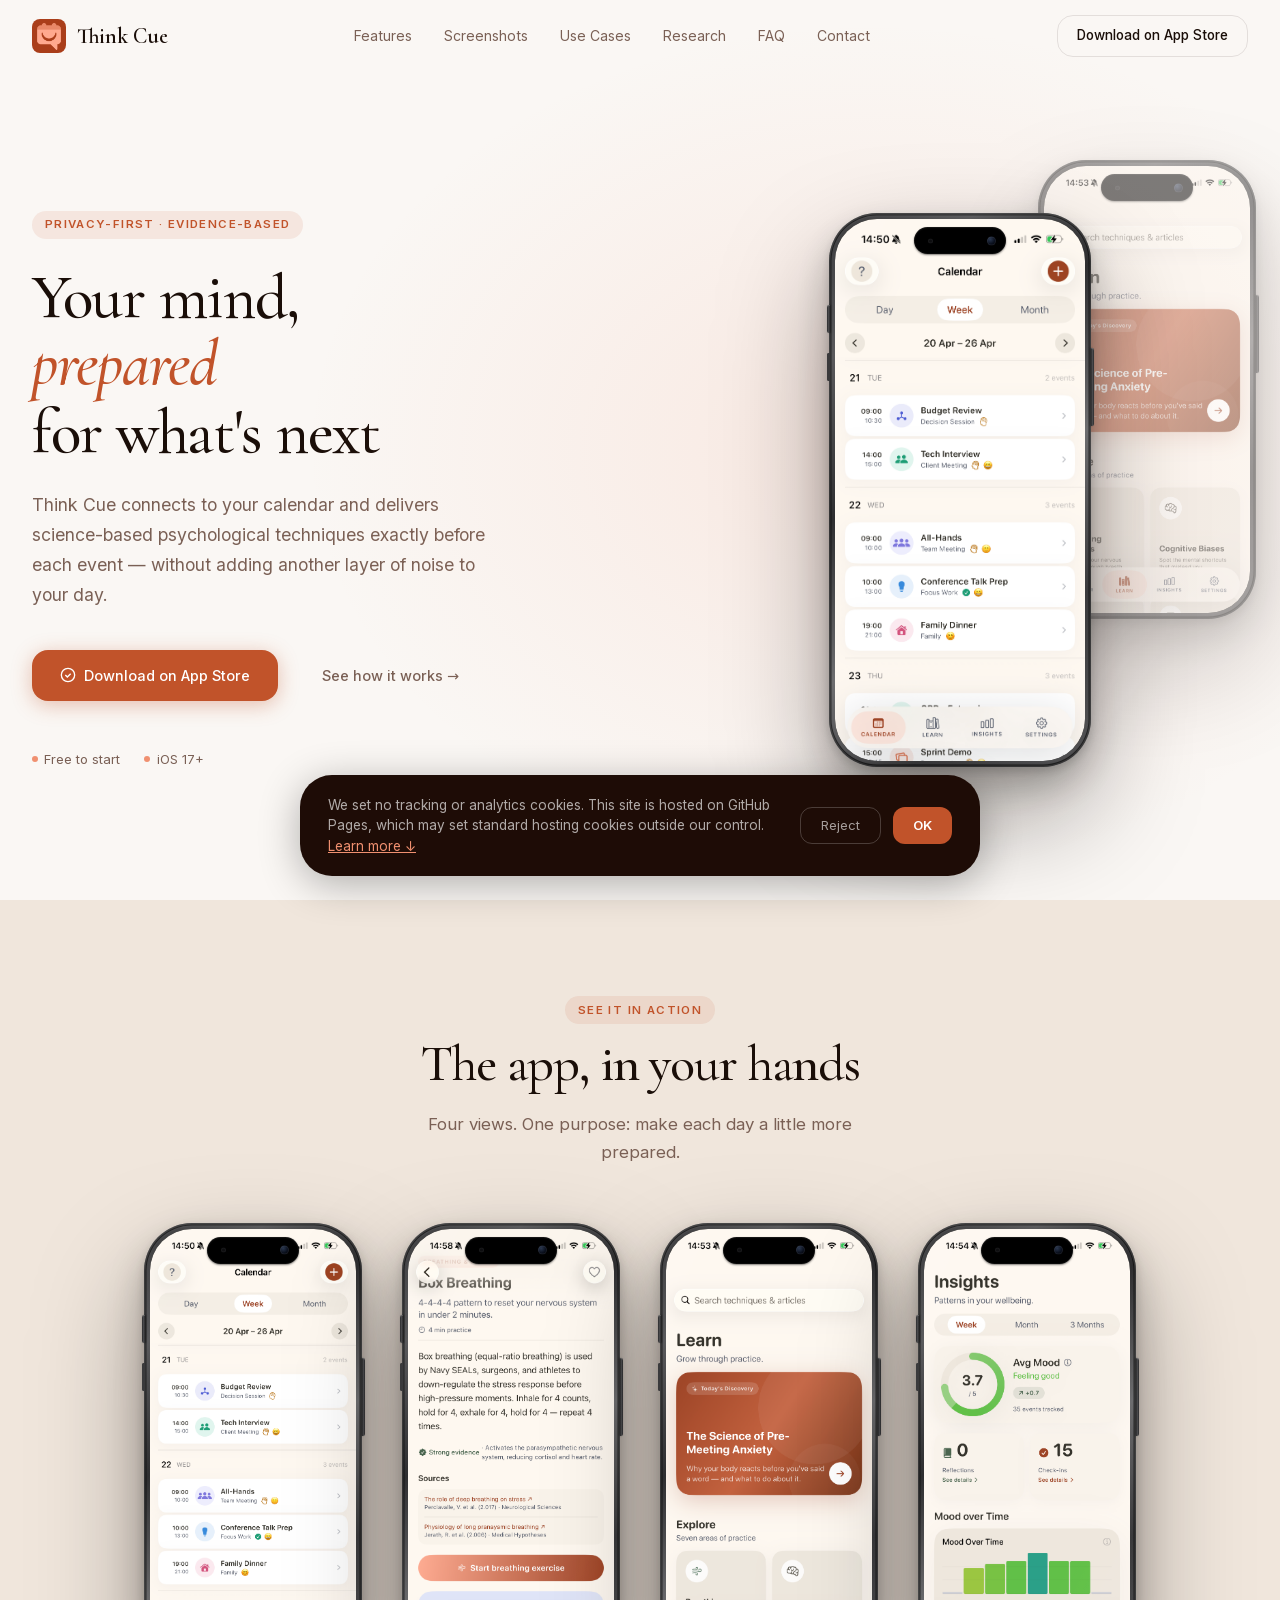
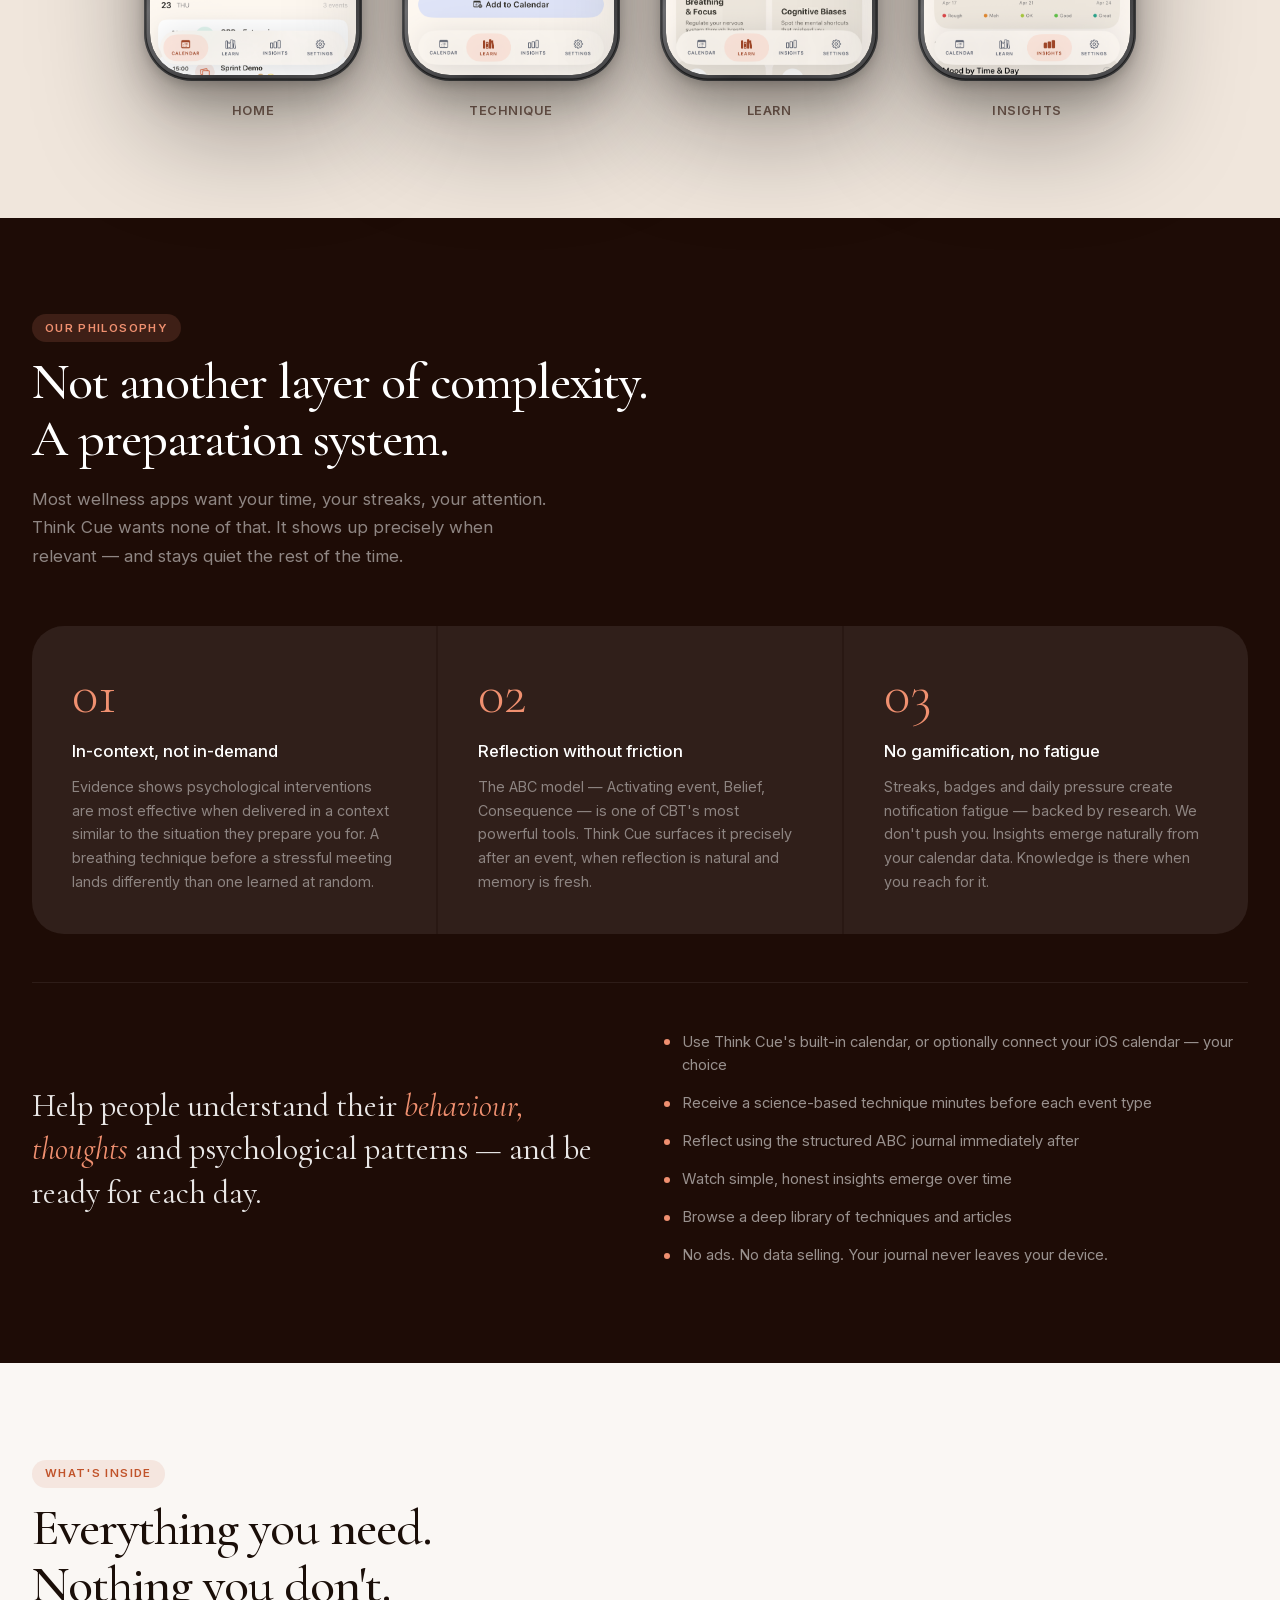
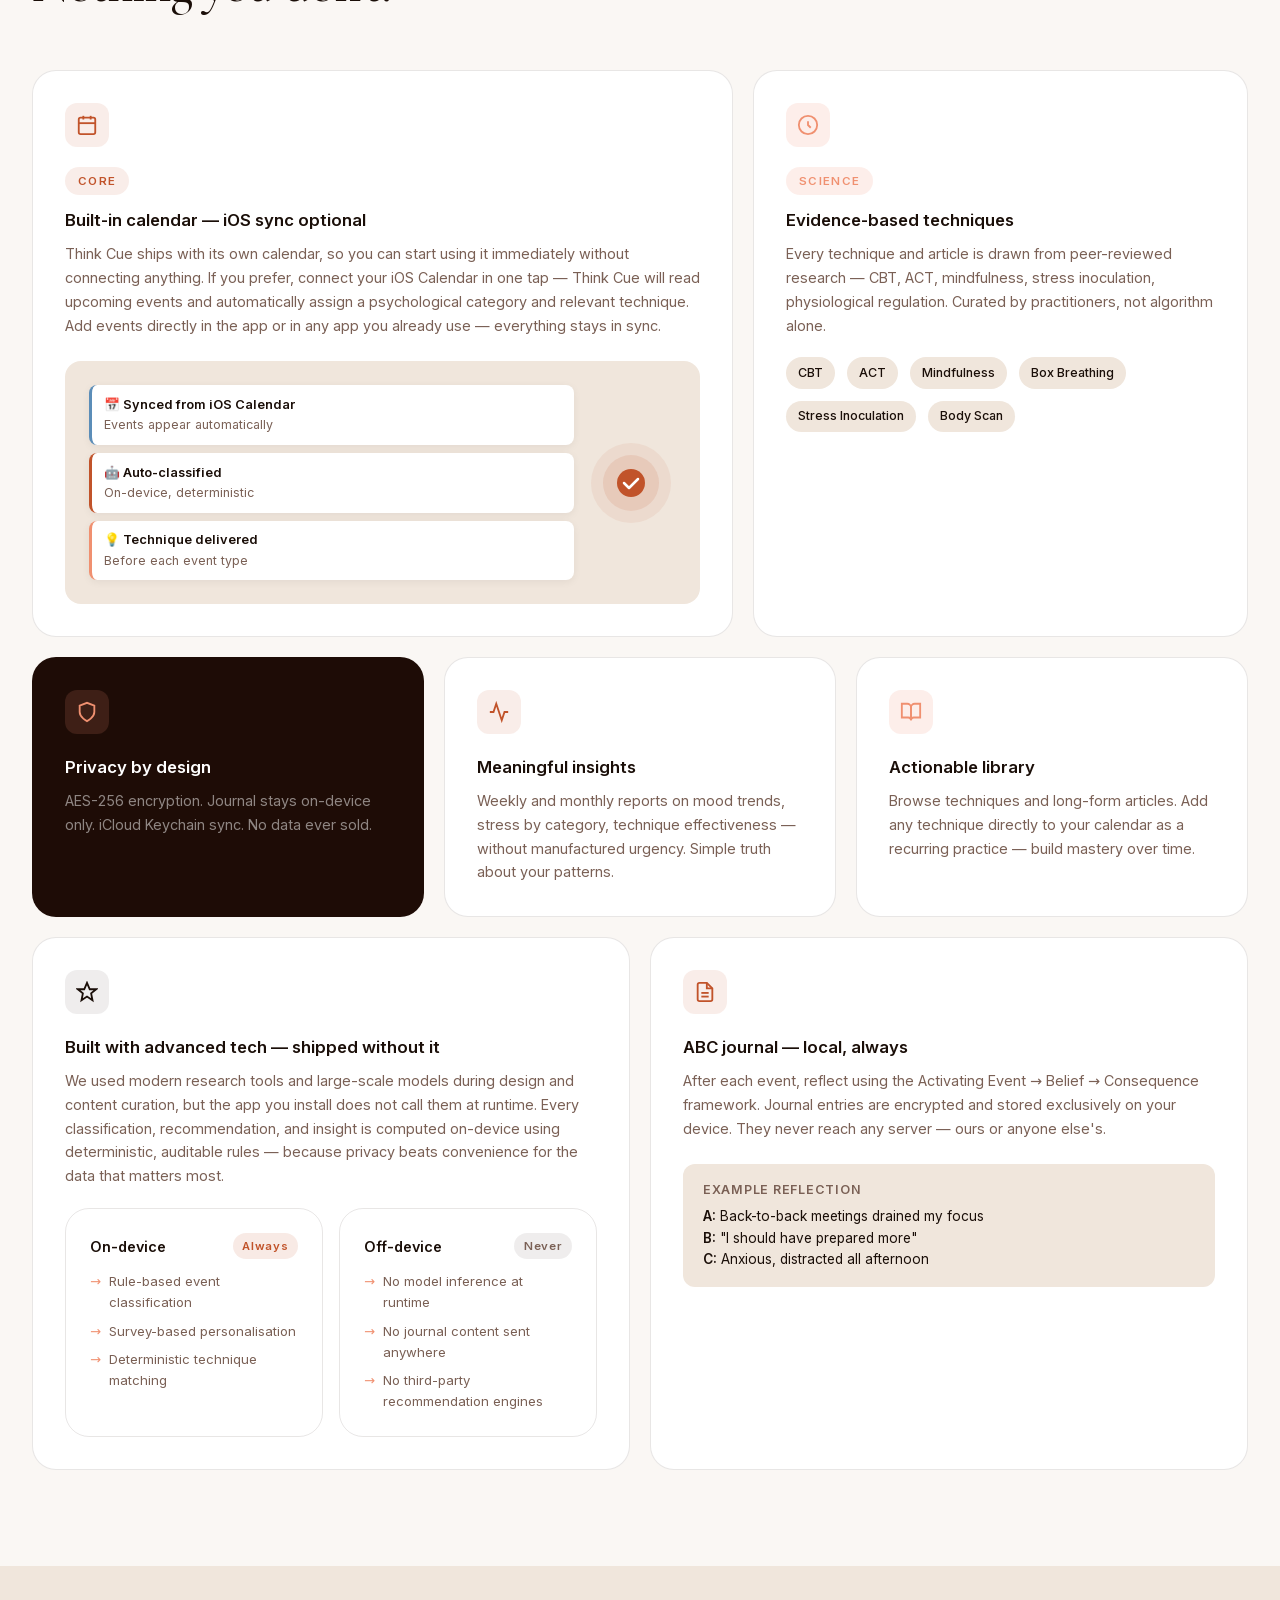
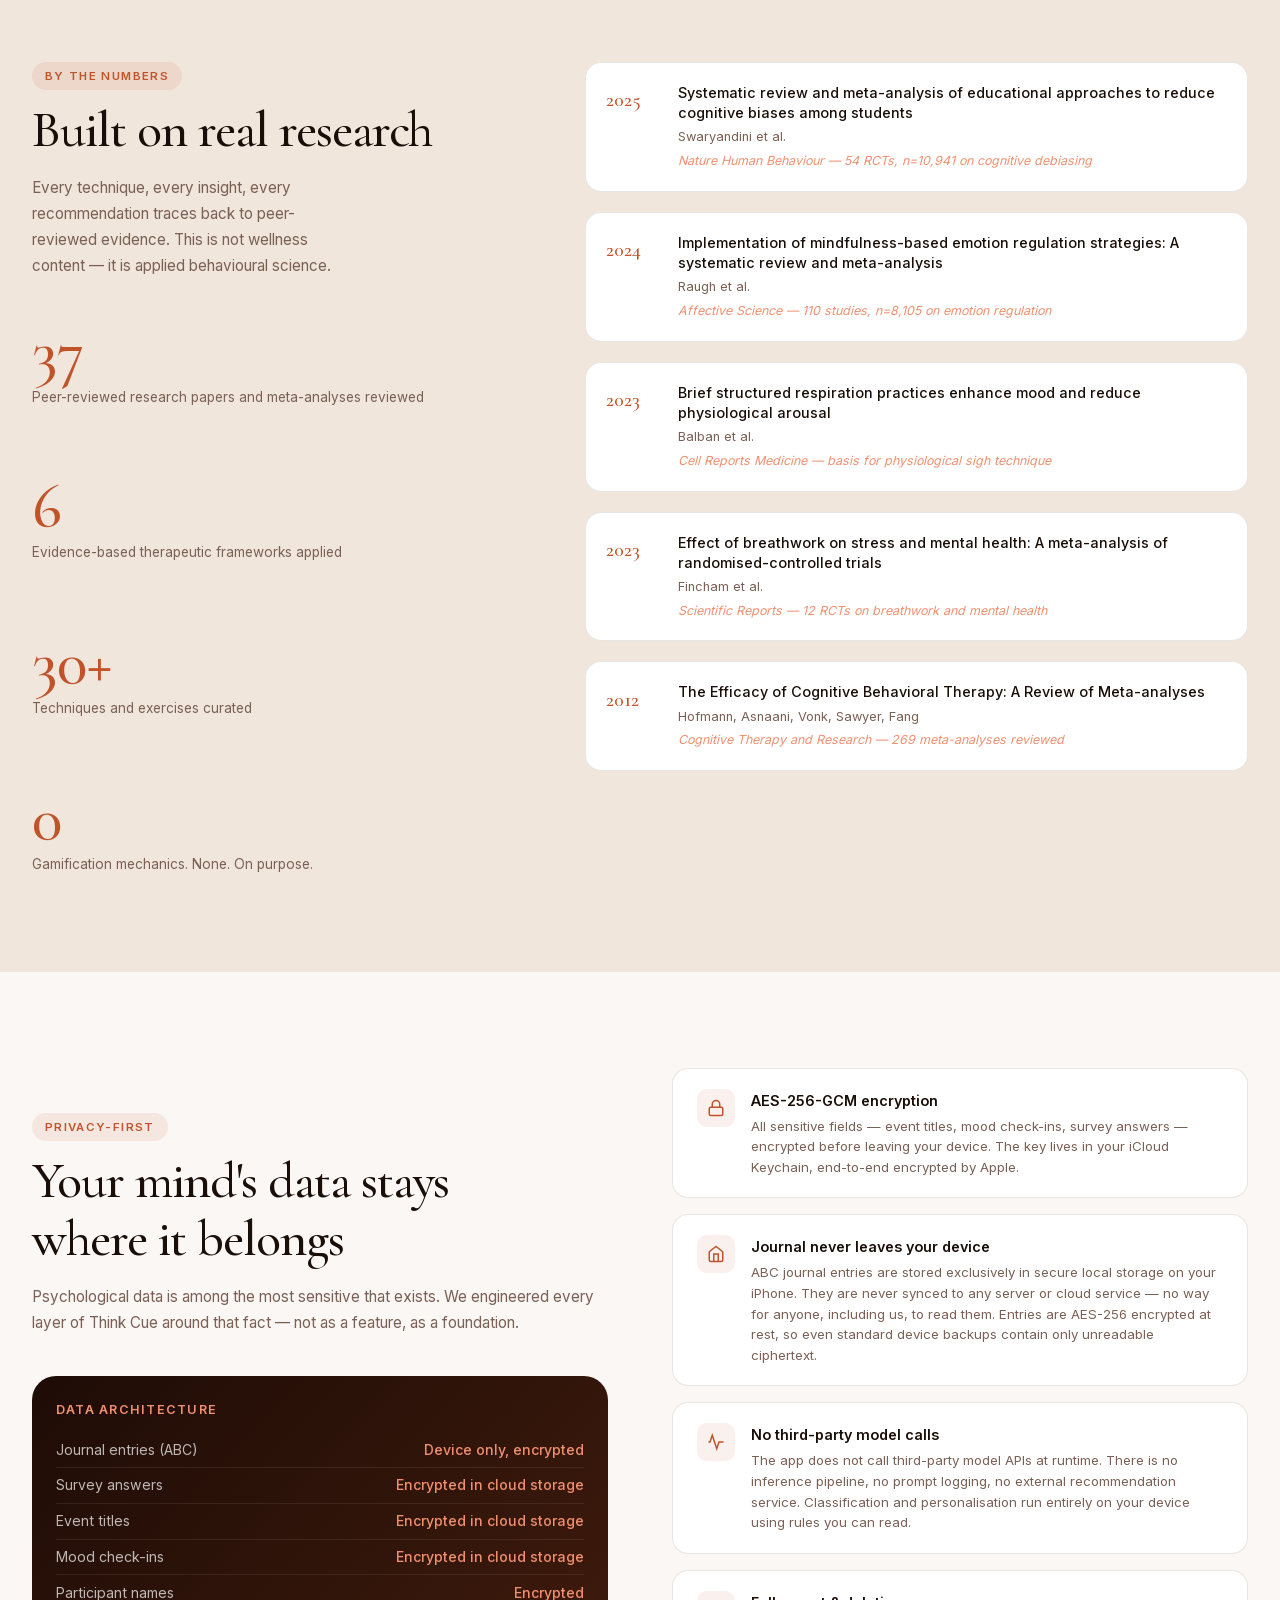
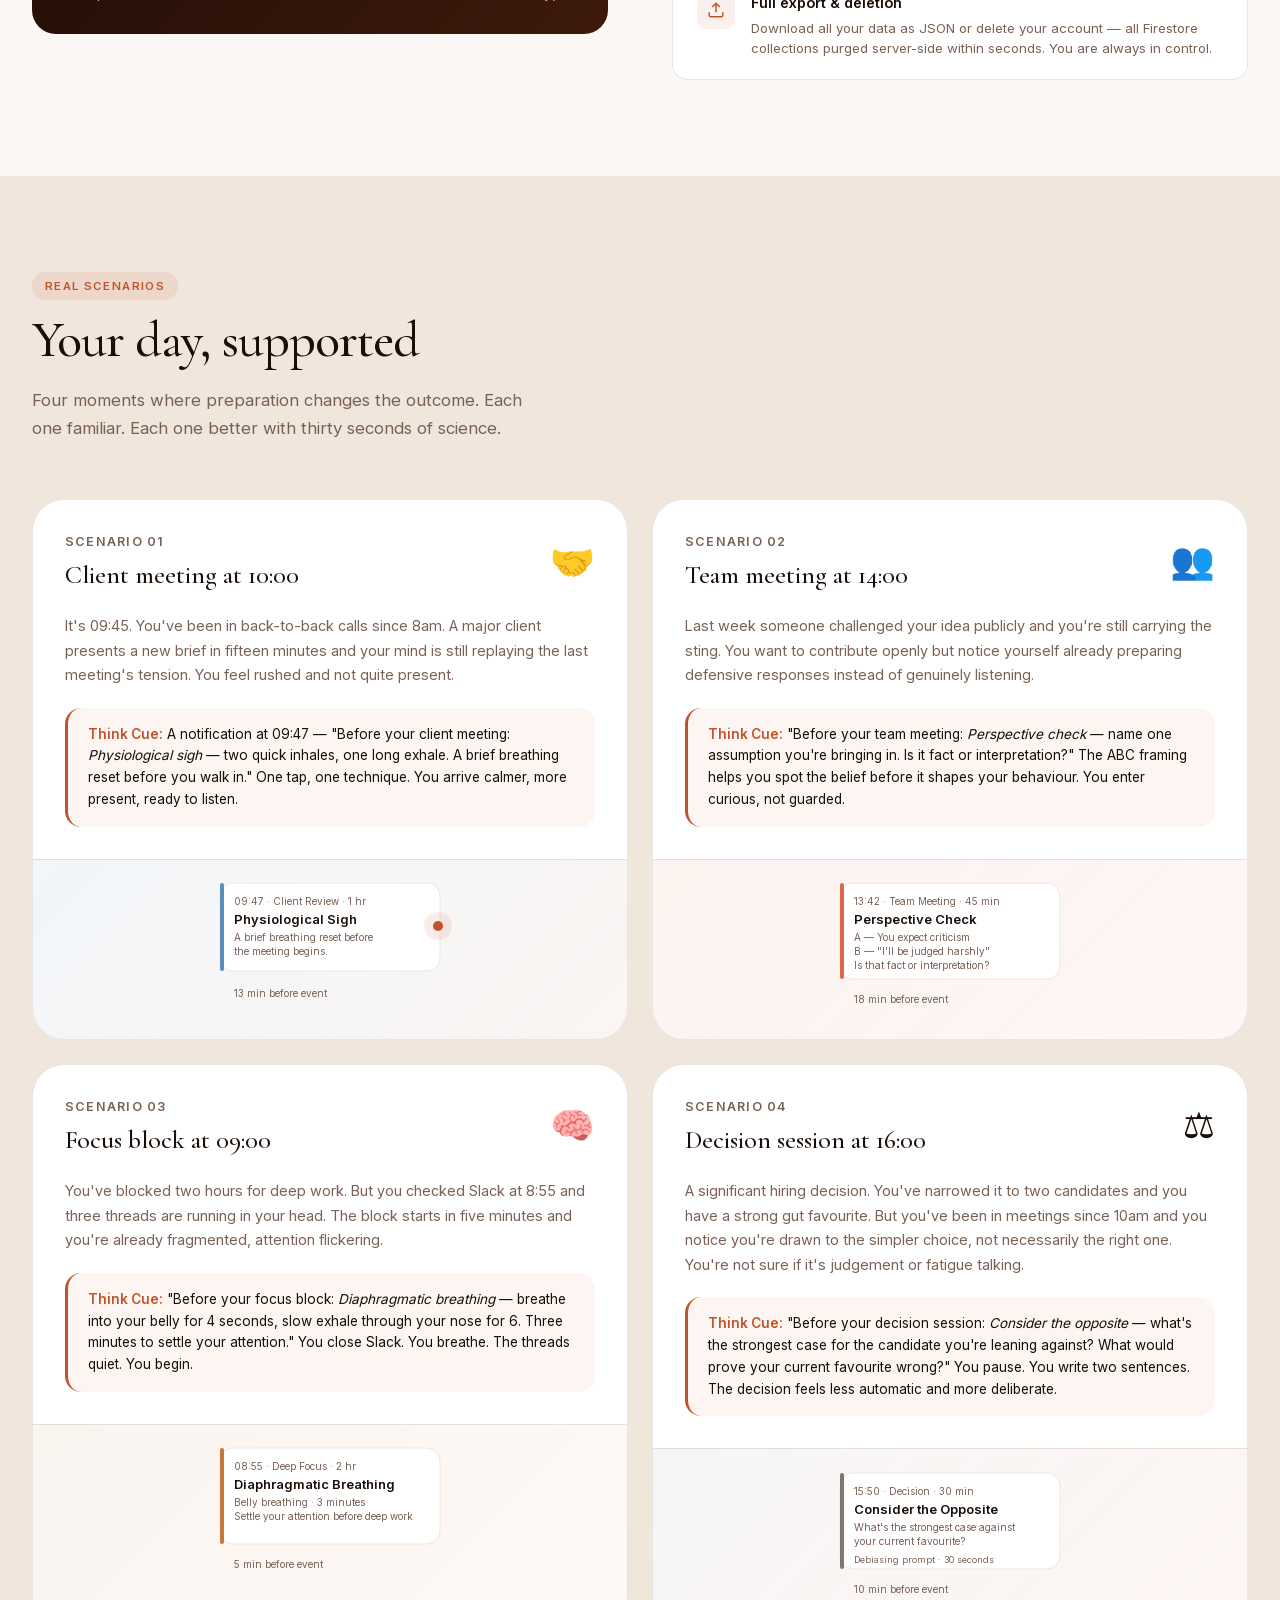
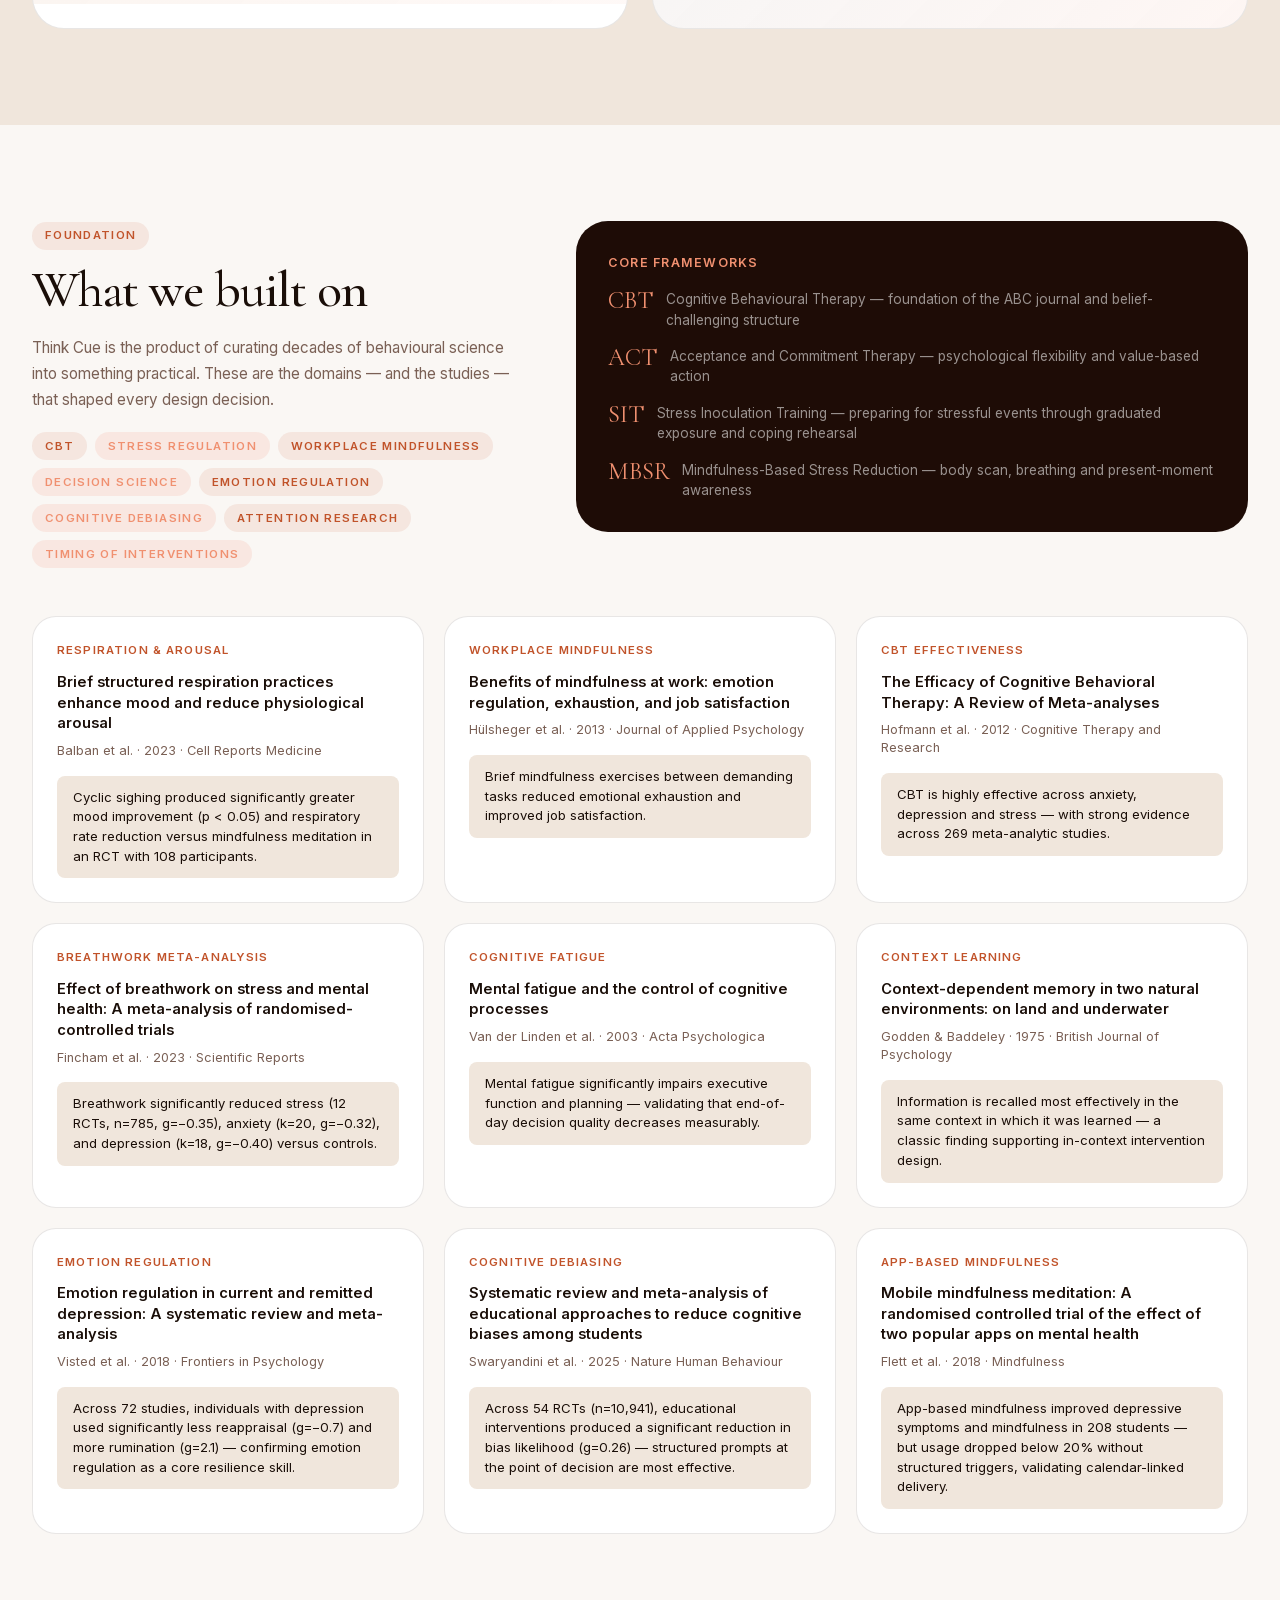
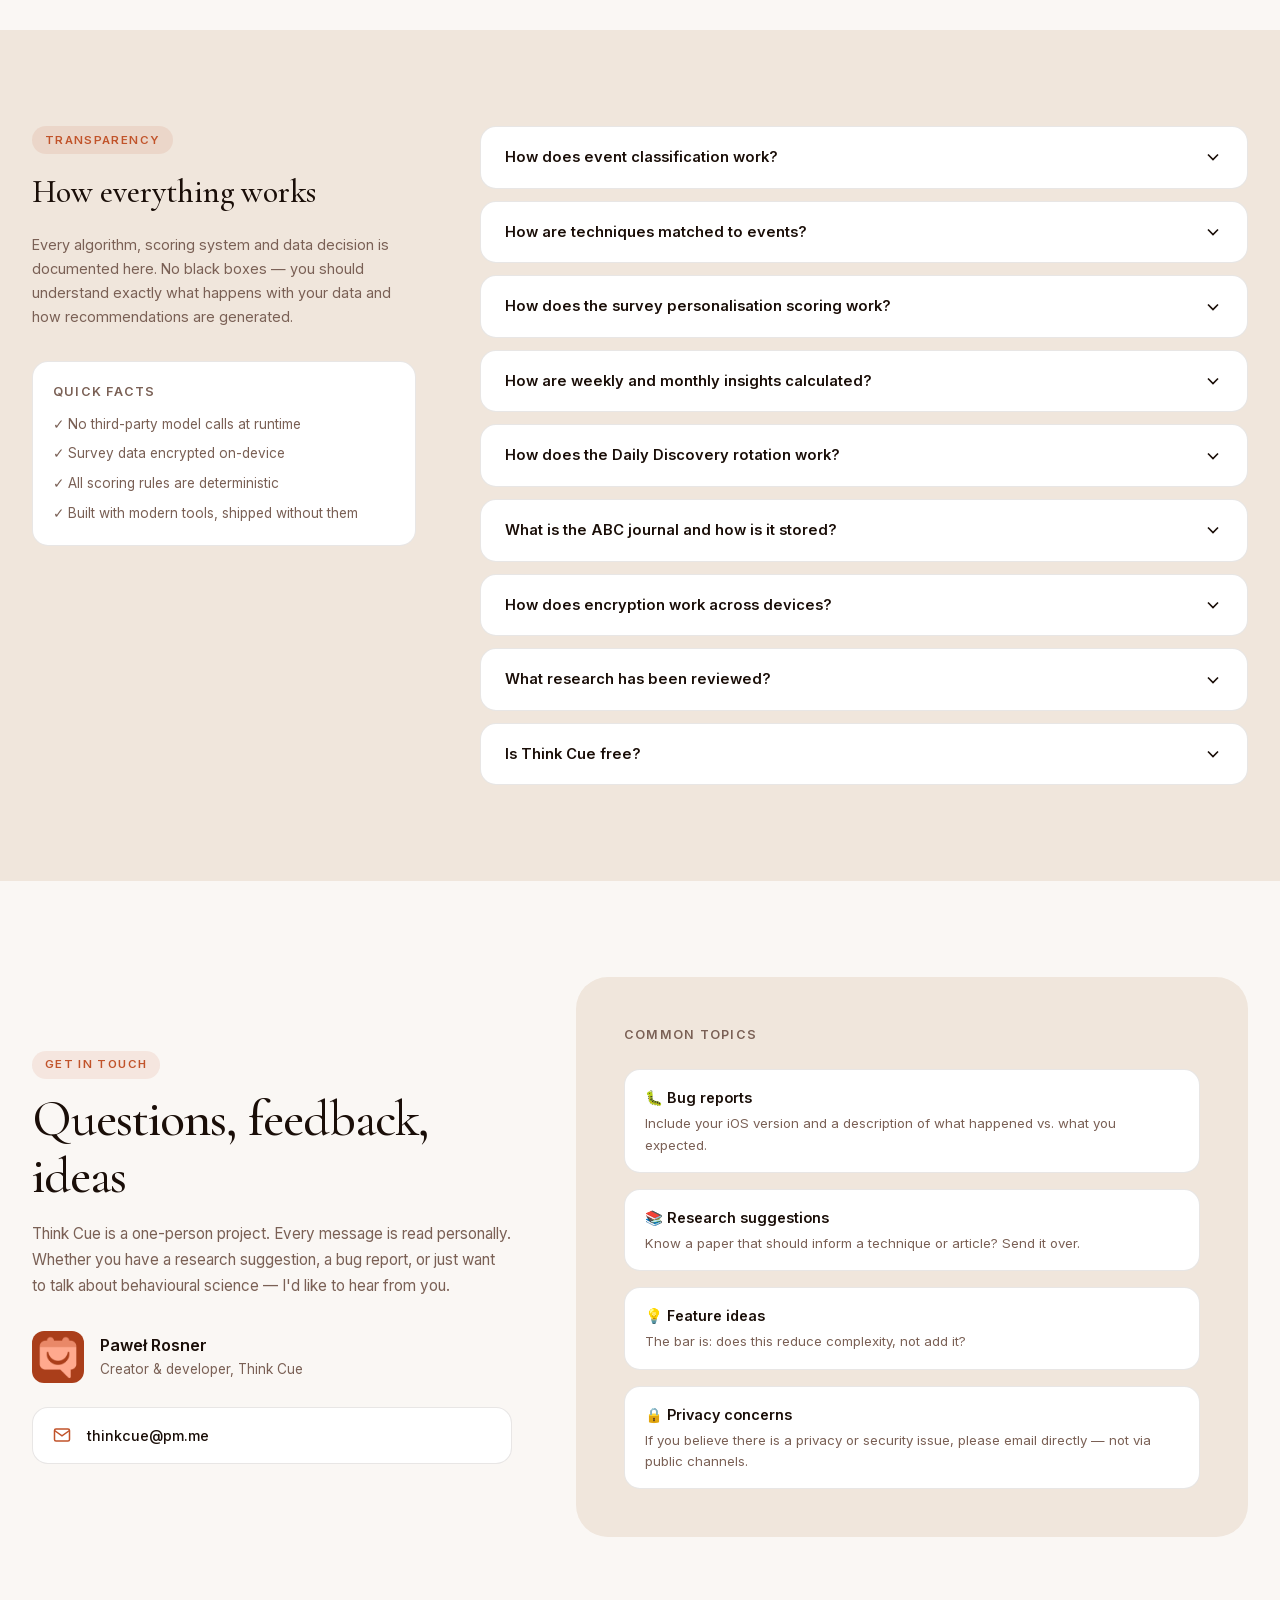
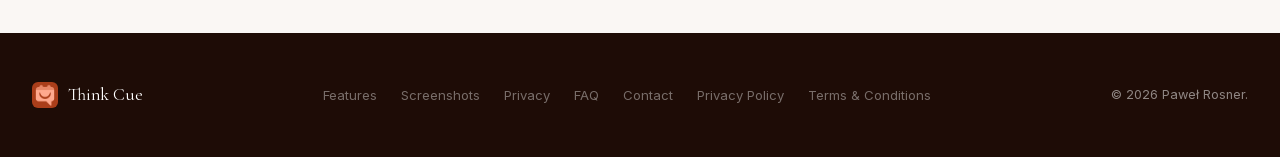
==== commit 63f7582c: "Wire App Store buttons to live listing" ====
--- a/index.html
+++ b/index.html
@@ -653,7 +653,7 @@
         <li><a href="#contact">Contact</a></li>
       </ul>
       <div class="nav__cta">
-        <a href="#" class="btn btn-outline" style="padding:.6rem 1.2rem;font-size:.85rem">Coming to App Store</a>
+        <a href="https://apps.apple.com/us/app/think-cue/id6762716253" target="_blank" rel="noopener" class="btn btn-outline" style="padding:.6rem 1.2rem;font-size:.85rem">Download on App Store</a>
       </div>
       <button class="nav__hamburger" id="navHamburger" aria-label="Menu" aria-expanded="false" aria-controls="navMobile" onclick="toggleMobileNav()">
         <span></span><span></span><span></span>
@@ -667,7 +667,7 @@
     <a href="#research" onclick="closeMobileNav()">Research</a>
     <a href="#faq" onclick="closeMobileNav()">FAQ</a>
     <a href="#contact" onclick="closeMobileNav()">Contact</a>
-    <a href="#" class="btn btn-outline" onclick="closeMobileNav()">Coming to App Store</a>
+    <a href="https://apps.apple.com/us/app/think-cue/id6762716253" target="_blank" rel="noopener" class="btn btn-outline" onclick="closeMobileNav()">Download on App Store</a>
   </div>
 </nav>
 
@@ -684,7 +684,7 @@
       Think Cue connects to your calendar and delivers science-based psychological techniques exactly before each event — without adding another layer of noise to your day.
     </p>
     <div class="hero__actions">
-      <a href="#" class="btn btn-primary">
+      <a href="https://apps.apple.com/us/app/think-cue/id6762716253" target="_blank" rel="noopener" class="btn btn-primary">
         <svg width="16" height="16" viewBox="0 0 24 24" fill="none" stroke="currentColor" stroke-width="2"><path d="M12 2C6.48 2 2 6.48 2 12s4.48 10 10 10 10-4.48 10-10S17.52 2 12 2z"/><path d="M8 12l3 3 5-5"/></svg>
         Download on App Store
       </a>
